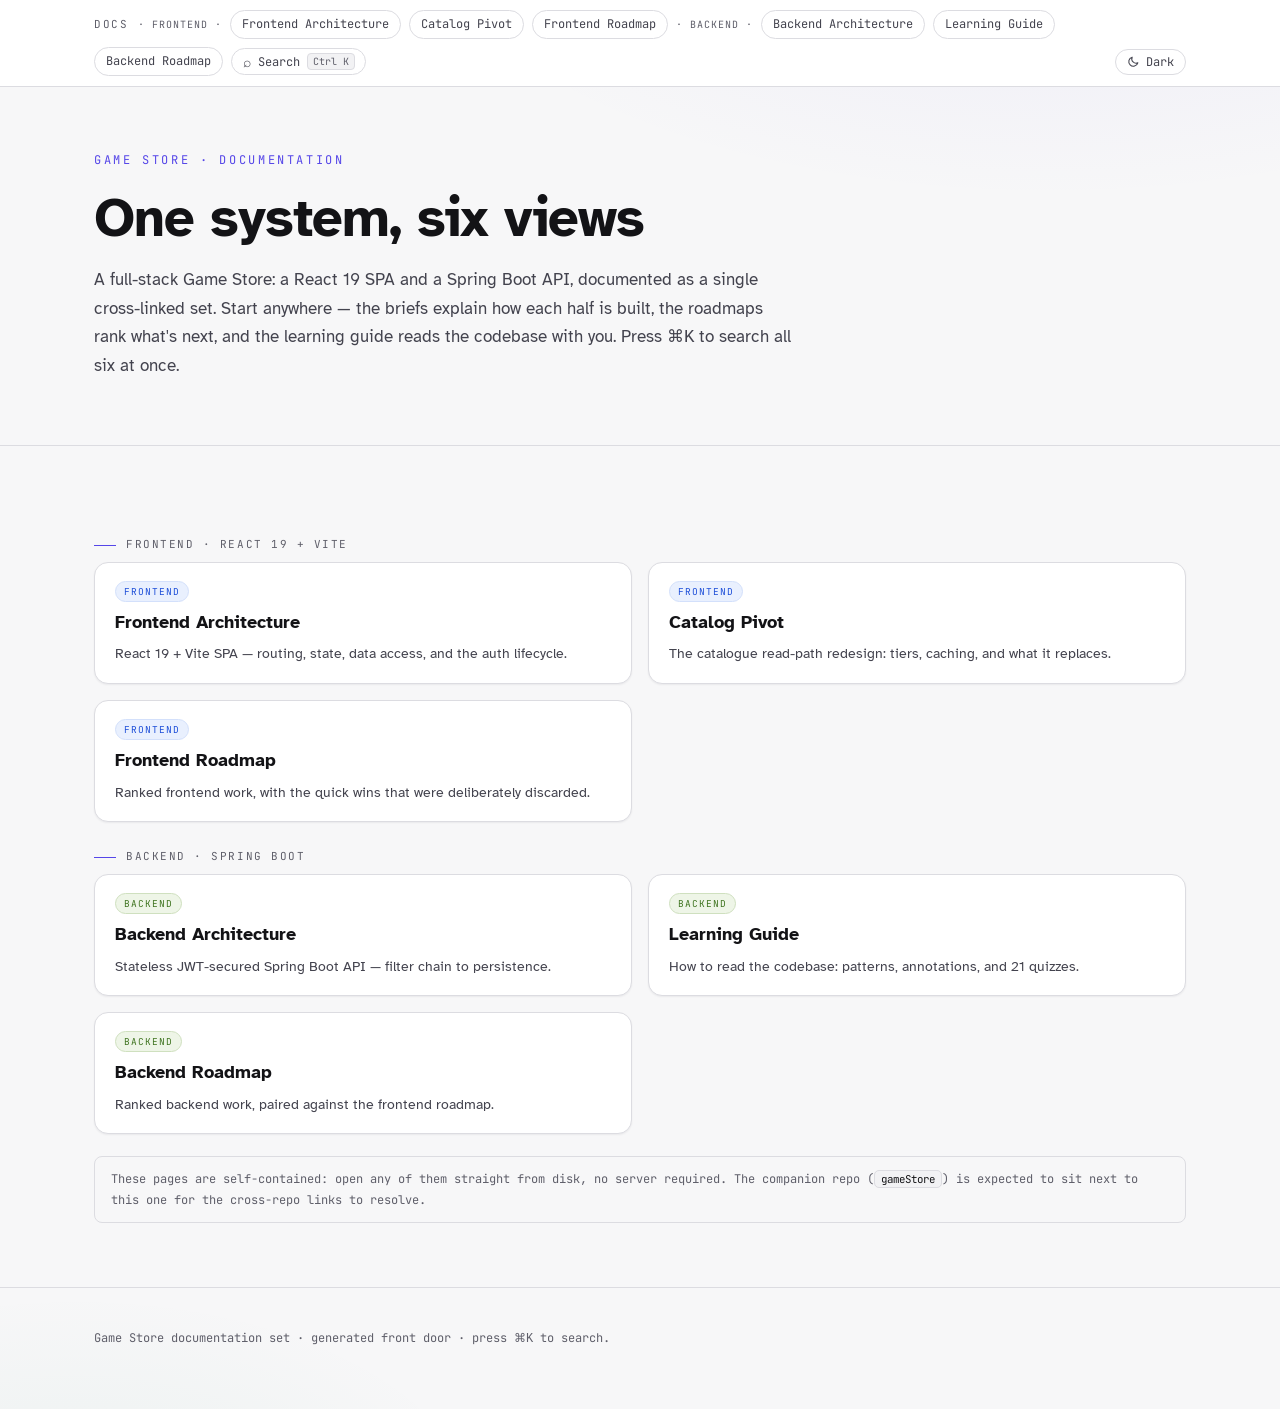
==== docs/index.html @ 9e19d15a "feat(docs): responsive diagrams below 768px, plus pending chrome work Diagrams kept their intrinsic " ====
<!DOCTYPE html>
<html lang="en" data-gs-doc="index">
<meta charset="utf-8" />
<meta name="viewport" content="width=device-width, initial-scale=1" />
<title>Game Store — Documentation</title>

<script>
  /* Pre-paint theme apply — see any document for the rationale.
     Always pins data-theme so light-dark() and the Mermaid palette agree. */
  try {
    var t = localStorage.getItem("gs-docs-theme");
    if (t !== "light" && t !== "dark") {
      t = window.matchMedia && window.matchMedia("(prefers-color-scheme: light)").matches ? "light" : "dark";
    }
    document.documentElement.dataset.theme = t;
  } catch (e) {}
</script>

<!-- GS:CORE-CSS:START -->
<style>
/* ══════════════════════════════════════════════════════════════════
   GENERATED — edit docs/_src/core.css and run: node docs/_src/stamp.mjs
   Layers: fonts + core
   ══════════════════════════════════════════════════════════════════ */

/* Generated by vendor.mjs — do not edit. Paths are relative to the document,
   which is why they read "fonts/..." and not "vendor/fonts/...": core.css is
   inlined INTO the document, so url() resolves against the HTML file. */

@font-face {
  font-family: 'Atkinson Hyperlegible';
  font-style: italic;
  font-weight: 400;
  font-display: swap;
  src: url("vendor/fonts/atkinson-hyperlegible-400i-latin-ext.woff2") format('woff2');
  unicode-range: U+0100-02BA, U+02BD-02C5, U+02C7-02CC, U+02CE-02D7, U+02DD-02FF, U+0304, U+0308, U+0329, U+1D00-1DBF, U+1E00-1E9F, U+1EF2-1EFF, U+2020, U+20A0-20AB, U+20AD-20C0, U+2113, U+2C60-2C7F, U+A720-A7FF;
}
@font-face {
  font-family: 'Atkinson Hyperlegible';
  font-style: italic;
  font-weight: 400;
  font-display: swap;
  src: url("vendor/fonts/atkinson-hyperlegible-400i-latin.woff2") format('woff2');
  unicode-range: U+0000-00FF, U+0131, U+0152-0153, U+02BB-02BC, U+02C6, U+02DA, U+02DC, U+0304, U+0308, U+0329, U+2000-206F, U+20AC, U+2122, U+2191, U+2193, U+2212, U+2215, U+FEFF, U+FFFD;
}
@font-face {
  font-family: 'Atkinson Hyperlegible';
  font-style: italic;
  font-weight: 700;
  font-display: swap;
  src: url("vendor/fonts/atkinson-hyperlegible-700i-latin-ext.woff2") format('woff2');
  unicode-range: U+0100-02BA, U+02BD-02C5, U+02C7-02CC, U+02CE-02D7, U+02DD-02FF, U+0304, U+0308, U+0329, U+1D00-1DBF, U+1E00-1E9F, U+1EF2-1EFF, U+2020, U+20A0-20AB, U+20AD-20C0, U+2113, U+2C60-2C7F, U+A720-A7FF;
}
@font-face {
  font-family: 'Atkinson Hyperlegible';
  font-style: italic;
  font-weight: 700;
  font-display: swap;
  src: url("vendor/fonts/atkinson-hyperlegible-700i-latin.woff2") format('woff2');
  unicode-range: U+0000-00FF, U+0131, U+0152-0153, U+02BB-02BC, U+02C6, U+02DA, U+02DC, U+0304, U+0308, U+0329, U+2000-206F, U+20AC, U+2122, U+2191, U+2193, U+2212, U+2215, U+FEFF, U+FFFD;
}
@font-face {
  font-family: 'Atkinson Hyperlegible';
  font-style: normal;
  font-weight: 400;
  font-display: swap;
  src: url("vendor/fonts/atkinson-hyperlegible-400-latin-ext.woff2") format('woff2');
  unicode-range: U+0100-02BA, U+02BD-02C5, U+02C7-02CC, U+02CE-02D7, U+02DD-02FF, U+0304, U+0308, U+0329, U+1D00-1DBF, U+1E00-1E9F, U+1EF2-1EFF, U+2020, U+20A0-20AB, U+20AD-20C0, U+2113, U+2C60-2C7F, U+A720-A7FF;
}
@font-face {
  font-family: 'Atkinson Hyperlegible';
  font-style: normal;
  font-weight: 400;
  font-display: swap;
  src: url("vendor/fonts/atkinson-hyperlegible-400-latin.woff2") format('woff2');
  unicode-range: U+0000-00FF, U+0131, U+0152-0153, U+02BB-02BC, U+02C6, U+02DA, U+02DC, U+0304, U+0308, U+0329, U+2000-206F, U+20AC, U+2122, U+2191, U+2193, U+2212, U+2215, U+FEFF, U+FFFD;
}
@font-face {
  font-family: 'Atkinson Hyperlegible';
  font-style: normal;
  font-weight: 700;
  font-display: swap;
  src: url("vendor/fonts/atkinson-hyperlegible-700-latin-ext.woff2") format('woff2');
  unicode-range: U+0100-02BA, U+02BD-02C5, U+02C7-02CC, U+02CE-02D7, U+02DD-02FF, U+0304, U+0308, U+0329, U+1D00-1DBF, U+1E00-1E9F, U+1EF2-1EFF, U+2020, U+20A0-20AB, U+20AD-20C0, U+2113, U+2C60-2C7F, U+A720-A7FF;
}
@font-face {
  font-family: 'Atkinson Hyperlegible';
  font-style: normal;
  font-weight: 700;
  font-display: swap;
  src: url("vendor/fonts/atkinson-hyperlegible-700-latin.woff2") format('woff2');
  unicode-range: U+0000-00FF, U+0131, U+0152-0153, U+02BB-02BC, U+02C6, U+02DA, U+02DC, U+0304, U+0308, U+0329, U+2000-206F, U+20AC, U+2122, U+2191, U+2193, U+2212, U+2215, U+FEFF, U+FFFD;
}
@font-face {
  font-family: 'JetBrains Mono';
  font-style: normal;
  font-weight: 400;
  font-display: swap;
  src: url("vendor/fonts/jetbrains-mono-400-latin-ext.woff2") format('woff2');
  unicode-range: U+0100-02BA, U+02BD-02C5, U+02C7-02CC, U+02CE-02D7, U+02DD-02FF, U+0304, U+0308, U+0329, U+1D00-1DBF, U+1E00-1E9F, U+1EF2-1EFF, U+2020, U+20A0-20AB, U+20AD-20C0, U+2113, U+2C60-2C7F, U+A720-A7FF;
}
@font-face {
  font-family: 'JetBrains Mono';
  font-style: normal;
  font-weight: 400;
  font-display: swap;
  src: url("vendor/fonts/jetbrains-mono-400-latin.woff2") format('woff2');
  unicode-range: U+0000-00FF, U+0131, U+0152-0153, U+02BB-02BC, U+02C6, U+02DA, U+02DC, U+0304, U+0308, U+0329, U+2000-206F, U+20AC, U+2122, U+2191, U+2193, U+2212, U+2215, U+FEFF, U+FFFD;
}
@font-face {
  font-family: 'JetBrains Mono';
  font-style: normal;
  font-weight: 500;
  font-display: swap;
  src: url("vendor/fonts/jetbrains-mono-500-latin-ext.woff2") format('woff2');
  unicode-range: U+0100-02BA, U+02BD-02C5, U+02C7-02CC, U+02CE-02D7, U+02DD-02FF, U+0304, U+0308, U+0329, U+1D00-1DBF, U+1E00-1E9F, U+1EF2-1EFF, U+2020, U+20A0-20AB, U+20AD-20C0, U+2113, U+2C60-2C7F, U+A720-A7FF;
}
@font-face {
  font-family: 'JetBrains Mono';
  font-style: normal;
  font-weight: 500;
  font-display: swap;
  src: url("vendor/fonts/jetbrains-mono-500-latin.woff2") format('woff2');
  unicode-range: U+0000-00FF, U+0131, U+0152-0153, U+02BB-02BC, U+02C6, U+02DA, U+02DC, U+0304, U+0308, U+0329, U+2000-206F, U+20AC, U+2122, U+2191, U+2193, U+2212, U+2215, U+FEFF, U+FFFD;
}
@font-face {
  font-family: 'JetBrains Mono';
  font-style: normal;
  font-weight: 600;
  font-display: swap;
  src: url("vendor/fonts/jetbrains-mono-600-latin-ext.woff2") format('woff2');
  unicode-range: U+0100-02BA, U+02BD-02C5, U+02C7-02CC, U+02CE-02D7, U+02DD-02FF, U+0304, U+0308, U+0329, U+1D00-1DBF, U+1E00-1E9F, U+1EF2-1EFF, U+2020, U+20A0-20AB, U+20AD-20C0, U+2113, U+2C60-2C7F, U+A720-A7FF;
}
@font-face {
  font-family: 'JetBrains Mono';
  font-style: normal;
  font-weight: 600;
  font-display: swap;
  src: url("vendor/fonts/jetbrains-mono-600-latin.woff2") format('woff2');
  unicode-range: U+0000-00FF, U+0131, U+0152-0153, U+02BB-02BC, U+02C6, U+02DA, U+02DC, U+0304, U+0308, U+0329, U+2000-206F, U+20AC, U+2122, U+2191, U+2193, U+2212, U+2215, U+FEFF, U+FFFD;
}


/* ═══════════════════════════════════════════════════════════════════════════
   core.css — the layer every Game Store document gets
   ═══════════════════════════════════════════════════════════════════════════

   SOURCE FILE. Do not edit the copy inside an HTML document — that copy sits
   between <!-- GS:CORE-CSS:START --> and :END and is overwritten wholesale by

     node docs/_src/stamp.mjs

   ── Why this file exists ─────────────────────────────────────────────────
   The six documents each carried their own inline <style>: 3,184 lines in
   total, of which 39 selectors appeared in all six and another 25 in four or
   five. Those copies had already drifted apart in ways nobody chose. The
   backend roadmap had been given a design pass (side-tab accents dropped, bars
   moved from `width` to `transform`) that the frontend roadmap never received,
   so two files describing the same kind of thing no longer looked or behaved
   alike. Where the copies disagreed, the *newer, documented* decision won and
   is what you see below.

   ── Layers ───────────────────────────────────────────────────────────────
     1. Tokens          colour, type, geometry — the theming contract
     2. Base            reset, document, typography, links, code
     3. Chrome          doc switcher, subnav, progress, back-to-top, reveal
     4. Furniture       hero, kpis, chips, kickers, captions, footer
     5. Mermaid motion  animation over Mermaid's SVG output
     6. Responsive
     7. Print

   Component styles that only some documents need (diagrams, roadmap cards,
   quizzes, tables) live in _src/components/ and are opted into per document
   in docs.manifest.mjs.
   ═══════════════════════════════════════════════════════════════════════════ */


/* ───────────────────────────────────────────────────────────────────────────
   1. TOKENS
   ───────────────────────────────────────────────────────────────────────────

   Every colour is declared ONCE with light-dark(). `color-scheme` decides
   which half wins, so a theme switch is a one-property change instead of a
   parallel table of overrides that drift apart. The previous arrangement
   restated ~45 tokens in four places per file — 6 files × 4 blocks was the
   real reason the docs had quietly diverged from each other.

     :root                     → color-scheme: light dark  (follows the OS)
     :root[data-theme="light"] → pinned light  (viewer's explicit choice)
     :root[data-theme="dark"]  → pinned dark

   --scheme stays a plain string token because light-dark() only accepts
   <color> values, and the Mermaid bootstrap reads it with one
   getComputedStyle call to pick its matching diagram palette.

   ── Palette note ──
   The surfaces are neutral graphite, not the old #0d1016 navy. The navy sat
   only ~25° away from the indigo accent, so the brand colour never actually
   read as a colour — it dissolved into its own background. Pulling the ground
   to a near-neutral (blue channel never more than ~4 points above red) leaves
   indigo the only real hue on the page above the semantic diagram colours,
   which is what an accent is for.
   ─────────────────────────────────────────────────────────────────────────── */

:root {
  color-scheme: light dark;
  --scheme: dark;

  /* ── Surfaces: graphite ramp ──
     Even steps in lightness so nesting a panel inside a panel inside a
     shell stays legible without borders doing all the work. */
  --bg:        light-dark(#f7f7f8, #0e0e10);
  --panel:     light-dark(#ffffff, #16161a);
  --panel-2:   light-dark(#f2f2f4, #1d1d22);
  --panel-3:   light-dark(#eaeaee, #24242a);
  --line:      light-dark(#dcdce1, #2a2a31);
  --line-2:    light-dark(#b9b9c2, #3a3a44);
  --line-soft: light-dark(#eeeef1, #212127);

  /* catalog-architecture.html speaks "surface"; everything else says
     "panel". Same ramp, both names, so either vocabulary resolves. */
  --surface:   var(--panel);
  --surface-2: var(--panel-2);

  /* ── Ink ──
     --ink-faint carries captions, micro-labels and step eyebrows, so both
     values are set against --panel-3 — the lowest-contrast neutral ground it
     actually lands on, not --panel — and clear 4.5:1 there: 5.2:1 light,
     4.65:1 dark. The old #6b7488 ran at ~4.2:1. Anything faint sitting on a
     *tinted* chip is a separate case and needs the chip's own colour. */
  --ink:       light-dark(#131316, #e7e7ea);
  --ink-soft:  light-dark(#43434e, #a2a2ac);
  --ink-faint: light-dark(#5f5f6a, #8c8c98);

  /* ── Accent: indigo, the app's voice ──
     --accent is not purely decorative here: it carries the step eyebrows and
     layer labels, which are small text. The dark value is therefore set to
     clear 4.5:1 on --panel-3 (4.7:1) rather than to the most saturated indigo
     that still looked good as a border — #7b6cff dropped to 4.3:1 on a panel. */
  --accent:      light-dark(#5546e8, #8b7dff);
  --accent-2:    light-dark(#4c3fd0, #a094ff);
  --accent-dim:  light-dark(#dedaff, #363154);
  --accent-wash: light-dark(#eeecff, #1a1826);
  --on-accent:   light-dark(#ffffff, #0e0e10);

  /* ── Semantic hues ──
     The hue of each is unchanged — they are load-bearing in the diagrams
     and the legend text names them. */
  /* Spring green also labels stage headings and JWT segments, so like amber
     its light value is set for small text on --spring-wash (5.1:1); the
     inherited #4d8b28 sat at 3.7:1 there. */
  --spring:      light-dark(#3f7420, #7cc44a);   /* Spring framework      */
  --spring-dim:  light-dark(#cfe0bf, #2e4520);
  --spring-wash: light-dark(#eef5e7, #161c11);

  --new:      light-dark(#0a7d55, #35d399);      /* added / fast path     */
  --new-dim:  light-dark(#bde8d6, #1e5442);
  --new-wash: light-dark(#e7f6ef, #0f1f19);

  /* Amber is the one semantic hue that also carries small text (the step
     eyebrows), so the light value is nudged darker to clear 4.5:1 on
     --panel-2; #a35f06 landed at 4.47. */
  --auth:      light-dark(#9c5a05, #f5a623);     /* JWT / trust boundary  */
  --auth-dim:  light-dark(#f5e2c2, #4a3a15);
  --auth-wash: light-dark(#faf0dd, #241c0d);

  --danger:      light-dark(#c22e46, #f2687e);   /* failure path / guard  */
  --danger-dim:  light-dark(#f6d3da, #4a2029);
  --danger-wash: light-dark(#fbe9ec, #291217);

  --info:      light-dark(#1d4ed8, #60a5fa);
  --info-dim:  light-dark(#d3e0fb, #1d3557);
  --info-wash: light-dark(#e9f0fe, #101a29);

  --sky:      light-dark(#0369a1, #7dd3fc);      /* HTTP GET / 2xx        */
  --sky-dim:  light-dark(#bcd9ec, #23495e);
  --sky-wash: light-dark(#e3f2fb, #0e2029);

  /* catalog-architecture.html names its hues by colour rather than by role.
     Aliased so one edit still moves both vocabularies. */
  --indigo:       var(--accent-2);
  --indigo-wash:  light-dark(rgba(85,70,232,.07),  rgba(160,148,255,.10));
  --emerald:      var(--new);
  --emerald-wash: light-dark(rgba(10,125,85,.07),  rgba(53,211,153,.09));
  --amber:        var(--auth);
  --amber-wash:   light-dark(rgba(180,83,9,.07),   rgba(245,166,35,.09));
  --rose:         var(--danger);
  --rose-wash:    light-dark(rgba(209,52,79,.07),  rgba(242,104,126,.09));

  /* ── Code surfaces ──
     A terminal stays a terminal: these deliberately do NOT flip, because the
     panels they describe are locked dark in both schemes. Any foreground
     sitting on --code-bg must come from this group — pairing a locked dark
     background with a themed ink is what made snippets unreadable in light
     mode, since --ink resolves to near-black there. --code-ink holds ~13:1
     on --code-bg, --code-ink-faint ~5.4:1. */
  --code-bg:        #0a0d13;
  --code-ink:       #dfe3ea;
  --code-ink-faint: #8b93a3;
  --code-line:      #232a36;
  --code-ok:        #7cc44a;

  /* ── Chrome ── */
  --nav-veil:     light-dark(rgba(247,247,248,.85), rgba(14,14,16,.82));
  --scroll-hover: light-dark(#a0a0ac, #4a4a56);
  --swatch-ring:  light-dark(rgba(19,19,22,.18), rgba(255,255,255,.14));
  --row-odd:      light-dark(#f0f0f3, #202027);
  --row-even:     light-dark(#f8f8fa, #191920);
  --diagram-line: light-dark(#8b8b97, #5a5a68);

  /* Two wide, low-opacity washes behind the page. Kept faint enough that
     they read as depth rather than as a gradient. */
  --glow-a: light-dark(rgba(85,70,232,.07), rgba(123,108,255,.14));
  --glow-b: light-dark(rgba(10,125,85,.05), rgba(53,211,153,.07));

  /* ── Elevation ──
     light-dark() returns a <color>, so it nests inside a shadow value. */
  --shadow-sm: 0 1px 2px    light-dark(rgba(16,20,32,.06), rgba(0,0,0,.30));
  --shadow-md: 0 6px 20px -6px  light-dark(rgba(16,20,32,.16), rgba(0,0,0,.52));
  --shadow-lg: 0 20px 52px -14px light-dark(rgba(16,20,32,.22), rgba(0,0,0,.64));
  --ring: 0 0 0 3px light-dark(rgba(85,70,232,.35), rgba(123,108,255,.42));

  /* ── Geometry & type ── */
  --radius: 14px;
  --radius-sm: 8px;
  --maxw: 1140px;
  --nav-h: 56px;
  --ease: cubic-bezier(.2,.7,.3,1);

  --mono: "JetBrains Mono", ui-monospace, "Cascadia Code", "SF Mono",
          "Roboto Mono", Menlo, Consolas, monospace;
  /* Atkinson Hyperlegible — letterforms drawn for maximum legibility.
     Ships only 400/700, so heading weights are normalised to those. */
  --display: "Atkinson Hyperlegible", system-ui, sans-serif;
  --body:    "Atkinson Hyperlegible", system-ui, sans-serif;
  --sans:    var(--body);
}

/* The viewer's explicit choice outranks the OS, in both directions.
   Restate EVERY light-dark() token so the page never depends on the browser
   resolving light-dark() correctly against color-scheme — some engines
   (Brave on dark OS) ignore the inherited color-scheme and resolve
   light-dark() from the OS preference instead. */
:root[data-theme="light"] {
  color-scheme: light;
  --scheme: light;

  --bg:#f7f7f8; --panel:#ffffff; --panel-2:#f2f2f4; --panel-3:#eaeaee;
  --line:#dcdce1; --line-2:#b9b9c2; --line-soft:#eeeef1;
  --ink:#131316; --ink-soft:#43434e; --ink-faint:#5f5f6a;

  --accent:#5546e8; --accent-2:#4c3fd0; --accent-dim:#dedaff;
  --accent-wash:#eeecff; --on-accent:#ffffff;

  --spring:#3f7420; --spring-dim:#cfe0bf; --spring-wash:#eef5e7;
  --new:#0a7d55; --new-dim:#bde8d6; --new-wash:#e7f6ef;
  --auth:#9c5a05; --auth-dim:#f5e2c2; --auth-wash:#faf0dd;
  --danger:#c22e46; --danger-dim:#f6d3da; --danger-wash:#fbe9ec;
  --info:#1d4ed8; --info-dim:#d3e0fb; --info-wash:#e9f0fe;
  --sky:#0369a1; --sky-dim:#bcd9ec; --sky-wash:#e3f2fb;

  --indigo-wash:rgba(85,70,232,.07);
  --emerald-wash:rgba(10,125,85,.07);
  --amber-wash:rgba(180,83,9,.07);
  --rose-wash:rgba(209,52,79,.07);

  --nav-veil:rgba(247,247,248,.85);
  --scroll-hover:#a0a0ac;
  --swatch-ring:rgba(19,19,22,.18);
  --row-odd:#f0f0f3; --row-even:#f8f8fa;
  --diagram-line:#8b8b97;

  --glow-a:rgba(85,70,232,.07); --glow-b:rgba(10,125,85,.05);

  --shadow-sm:0 1px 2px rgba(16,20,32,.06);
  --shadow-md:0 6px 20px -6px rgba(16,20,32,.16);
  --shadow-lg:0 20px 52px -14px rgba(16,20,32,.22);
  --ring:0 0 0 3px rgba(85,70,232,.35);
}
:root[data-theme="dark"] {
  color-scheme: dark;
  --scheme: dark;

  --bg:#0e0e10; --panel:#16161a; --panel-2:#1d1d22; --panel-3:#24242a;
  --line:#2a2a31; --line-2:#3a3a44; --line-soft:#212127;
  --ink:#e7e7ea; --ink-soft:#a2a2ac; --ink-faint:#8c8c98;

  --accent:#8b7dff; --accent-2:#a094ff; --accent-dim:#363154;
  --accent-wash:#1a1826; --on-accent:#0e0e10;

  --spring:#7cc44a; --spring-dim:#2e4520; --spring-wash:#161c11;
  --new:#35d399; --new-dim:#1e5442; --new-wash:#0f1f19;
  --auth:#f5a623; --auth-dim:#4a3a15; --auth-wash:#241c0d;
  --danger:#f2687e; --danger-dim:#4a2029; --danger-wash:#291217;
  --info:#60a5fa; --info-dim:#1d3557; --info-wash:#101a29;
  --sky:#7dd3fc; --sky-dim:#23495e; --sky-wash:#0e2029;

  --indigo-wash:rgba(160,148,255,.10);
  --emerald-wash:rgba(53,211,153,.09);
  --amber-wash:rgba(245,166,35,.09);
  --rose-wash:rgba(242,104,126,.09);

  --nav-veil:rgba(14,14,16,.82);
  --scroll-hover:#4a4a56;
  --swatch-ring:rgba(255,255,255,.14);
  --row-odd:#202027; --row-even:#191920;
  --diagram-line:#5a5a68;

  --glow-a:rgba(123,108,255,.14); --glow-b:rgba(53,211,153,.07);

  --shadow-sm:0 1px 2px rgba(0,0,0,.30);
  --shadow-md:0 6px 20px -6px rgba(0,0,0,.52);
  --shadow-lg:0 20px 52px -14px rgba(0,0,0,.64);
  --ring:0 0 0 3px rgba(123,108,255,.42);
}

/* No stored choice → --scheme has to track the OS so the Mermaid bootstrap
   reads the same answer the stylesheet settled on. */
@media (prefers-color-scheme: light) {
  :root { --scheme: light; }
  :root[data-theme="dark"] { --scheme: dark; }
}


/* ───────────────────────────────────────────────────────────────────────────
   2. BASE
   ─────────────────────────────────────────────────────────────────────────── */

* { box-sizing: border-box; }

html {
  scroll-behavior: smooth;
  scrollbar-color: var(--line-2) transparent;
  scrollbar-width: thin;
}
/* Honour the reduced-motion preference for programmatic jumps too — a smooth
   scroll is motion the reader did not ask for. */
@media (prefers-reduced-motion: reduce) {
  html { scroll-behavior: auto; }
}

body {
  margin: 0;
  background:
    radial-gradient(1100px 520px at 82% -8%, var(--glow-a), transparent 60%),
    radial-gradient(760px 420px at 6% 108%, var(--glow-b), transparent 55%),
    var(--bg);
  color: var(--ink);
  font-family: var(--body);
  line-height: 1.6;
  -webkit-font-smoothing: antialiased;
}

.wrap { max-width: var(--maxw); margin: 0 auto; padding: 0 24px; }

a { color: var(--accent-2); text-decoration: none; }
a:hover { text-decoration: underline; }

h1 {
  font-family: var(--display); font-weight: 700;
  font-size: clamp(2.1rem, 5vw, 3.4rem);
  line-height: 1.08; letter-spacing: -.018em;
  text-wrap: balance; margin: 0 0 18px;
}
h1 .sub { color: var(--ink-soft); font-weight: 400; }
h2 {
  font-family: var(--display); font-weight: 700;
  font-size: clamp(1.5rem, 3vw, 2.1rem);
  line-height: 1.18; letter-spacing: -.008em; margin: 0 0 10px;
  text-wrap: balance;
}
h3 {
  font-family: var(--display); font-weight: 700;
  font-size: 1.05rem; margin: 0; line-height: 1.28;
}

code {
  font-family: var(--mono);
  font-size: .9em;
  background: var(--panel-2);
  border: 1px solid var(--line);
  padding: 1px 6px;
  border-radius: 5px;
  color: var(--ink);
}

section { padding: 64px 0; border-bottom: 1px solid var(--line); }
/* The subnav is sticky, so a jump target needs clearance or it lands under it. */
section[id] { scroll-margin-top: calc(var(--nav-h) + 20px); }

footer {
  padding: 40px 0 60px; color: var(--ink-faint);
  font-family: var(--mono); font-size: 12px; line-height: 1.8;
}

a:focus-visible, button:focus-visible, input:focus-visible, label:focus-visible,
summary:focus-visible, [tabindex]:focus-visible {
  outline: none; box-shadow: var(--ring); border-radius: 8px;
}

::selection { background: var(--accent-dim); color: var(--ink); }
::-webkit-scrollbar { width: 12px; height: 12px; }
::-webkit-scrollbar-track { background: transparent; }
::-webkit-scrollbar-thumb { background: var(--line-2); border-radius: 99px; border: 3px solid var(--bg); }
::-webkit-scrollbar-thumb:hover { background: var(--scroll-hover); }

/* Skip link — six long documents, all with a sticky nav between the top of
   the page and the prose. Visible only once focused. */
.skip-link {
  position: absolute; left: -9999px; top: 0; z-index: 100;
  background: var(--panel); color: var(--ink);
  border: 1px solid var(--accent); border-radius: 0 0 var(--radius-sm) 0;
  padding: 10px 16px; font-family: var(--mono); font-size: 13px;
}
.skip-link:focus { left: 0; }


/* ───────────────────────────────────────────────────────────────────────────
   3. CHROME
   ─────────────────────────────────────────────────────────────────────────── */

/* ── Cross-document switcher ──
   Generated from docs.manifest.mjs into the GS:NAV markers, so a renamed file
   is a one-line change rather than nine hand-edited links. */
.doc-switch { border-bottom: 1px solid var(--line); background: var(--panel); }
.doc-switch-inner {
  display: flex; align-items: center; gap: 8px; flex-wrap: wrap;
  padding: 10px 24px; max-width: var(--maxw); margin: 0 auto;
}
.doc-switch .ds-label {
  font-family: var(--mono); font-size: 11px; letter-spacing: .14em;
  text-transform: uppercase; color: var(--ink-faint); margin-right: 2px;
}
.doc-switch a {
  font-family: var(--mono); font-size: 12px; color: var(--ink-soft);
  border: 1px solid var(--line); border-radius: 999px; padding: 4px 11px;
  text-decoration: none; white-space: nowrap;
  transition: color .18s var(--ease), background .18s var(--ease),
              border-color .18s var(--ease);
}
.doc-switch a:hover { color: var(--ink); background: var(--panel-2); text-decoration: none; }
.doc-switch a.is-here { color: var(--accent-2); border-color: var(--accent-dim); background: var(--accent-dim); }
.doc-switch .ds-repo {
  font-family: var(--mono); font-size: 10px; letter-spacing: .1em;
  text-transform: uppercase; color: var(--ink-faint);
}

/* Theme toggle — same pill as the doc links, parked on the far right.
   Icon and label name the scheme you get on click, not the current one. */
.doc-switch .theme-toggle {
  margin-left: auto;
  display: inline-flex; align-items: center; gap: 6px;
  font-family: var(--mono); font-size: 12px; color: var(--ink-soft);
  border: 1px solid var(--line); border-radius: 999px; padding: 4px 11px;
  background: transparent; cursor: pointer; white-space: nowrap;
}
.doc-switch .theme-toggle:hover { color: var(--ink); background: var(--panel-2); }
.doc-switch .theme-toggle:focus-visible { outline: 2px solid var(--accent); outline-offset: 2px; }
.doc-switch .theme-toggle svg { width: 13px; height: 13px; flex: none; }
/* SVGElement doesn't inherit the HTML `hidden` IDL property, so the UA
   [hidden] rule alone doesn't hide them — force it here. */
.doc-switch .theme-toggle svg[hidden] { display: none; }

/* ── Sticky section nav ──
   `.toc` is the learning guide's name for the same strip; both resolve. */
.subnav, nav.toc {
  position: sticky; top: 0; z-index: 20;
  background: var(--nav-veil);
  backdrop-filter: saturate(140%) blur(10px);
  -webkit-backdrop-filter: saturate(140%) blur(10px);
  border-bottom: 1px solid var(--line);
}
.subnav-inner, nav.toc .wrap {
  max-width: var(--maxw); margin: 0 auto; padding: 10px 24px;
  display: flex; gap: 4px; overflow-x: auto; scrollbar-width: none;
}
.subnav-inner::-webkit-scrollbar, nav.toc .wrap::-webkit-scrollbar { display: none; }
.subnav a, nav.toc a {
  font-family: var(--mono); font-size: 12px;
  letter-spacing: .06em; text-transform: uppercase;
  color: var(--ink-soft);
  padding: 8px 12px; border-radius: 8px;
  white-space: nowrap; text-decoration: none;
  transition: color .18s var(--ease), background .18s var(--ease);
}
.subnav a:hover, nav.toc a:hover { color: var(--ink); background: var(--panel-2); text-decoration: none; }
.subnav a.active, nav.toc a.active { color: var(--accent-2); background: var(--accent-dim); }

/* ── Injected by chrome.js ──
   Both bars animate via transform: scaleX() rather than width, so the browser
   skips layout on every frame — same visual, cheaper paint. The frontend
   roadmap was still on the width version; this is the unified behaviour. */
#readProgress {
  position: fixed; top: 0; left: 0; height: 3px; width: 100%;
  background: linear-gradient(90deg, var(--accent), var(--new));
  transform: scaleX(0); transform-origin: left;
  z-index: 40; transition: transform .12s linear; pointer-events: none;
  will-change: transform;
}
#toTop {
  position: fixed; right: 22px; bottom: 22px; z-index: 35;
  width: 42px; height: 42px; border-radius: 50%;
  background: var(--panel-2); border: 1px solid var(--line-2); color: var(--ink-soft);
  display: grid; place-items: center; cursor: pointer; font-size: 15px;
  box-shadow: var(--shadow-md);
  opacity: 0; visibility: hidden; transform: translateY(8px);
  transition: opacity .25s var(--ease), transform .25s var(--ease),
              visibility .25s, color .18s, border-color .18s;
}
#toTop.show { opacity: 1; visibility: visible; transform: none; }
#toTop:hover { color: var(--ink); border-color: var(--accent); }

/* ── Scroll reveal ──
   Motion-safe only. chrome.js also force-reveals everything after a beat and
   on error: a document that loses its animation is fine, one that loses its
   text is not. */
@media (prefers-reduced-motion: no-preference) {
  .reveal { opacity: 0; transform: translateY(16px); }
  .reveal.in {
    opacity: 1; transform: none;
    transition: opacity .55s var(--ease), transform .55s var(--ease);
  }
}

/* ── Heading anchors ──
   Deep-linking a section is how one document cites another, so every heading
   with an id gets a quiet handle that appears on hover or keyboard focus. */
.h-anchor {
  margin-left: .45em; color: var(--ink-faint); font-weight: 400;
  text-decoration: none; opacity: 0; transition: opacity .15s var(--ease);
}
h1:hover .h-anchor, h2:hover .h-anchor, h3:hover .h-anchor,
.h-anchor:focus-visible { opacity: 1; }
.h-anchor:hover { color: var(--accent); text-decoration: none; }


/* ── Search (⌘K) ──────────────────────────────────────────────────────────
   The trigger pill sits in the doc-switch; the palette is a centered overlay.
   Both are injected by chrome.js and appear only when a search index is
   present, so a document with JS off shows neither — no dead search box. */
.gs-search-btn {
  display: inline-flex; align-items: center; gap: 7px;
  font-family: var(--mono); font-size: 12px; color: var(--ink-soft);
  border: 1px solid var(--line); border-radius: 999px; padding: 4px 10px 4px 11px;
  background: transparent; cursor: pointer; white-space: nowrap;
}
.gs-search-btn:hover { color: var(--ink); background: var(--panel-2); }
.gs-search-btn .gs-sk-ico { font-size: 14px; line-height: 1; }
.gs-search-btn kbd {
  font-family: var(--mono); font-size: 10px; color: var(--ink-faint);
  background: var(--panel-2); border: 1px solid var(--line);
  border-radius: 4px; padding: 1px 5px;
}

.gs-cmdk {
  position: fixed; inset: 0; z-index: 60;
  background: light-dark(rgba(16,20,32,.42), rgba(0,0,0,.62));
  backdrop-filter: blur(3px); -webkit-backdrop-filter: blur(3px);
  display: grid; place-items: start center; padding: 12vh 20px 20px;
}
.gs-cmdk[hidden] { display: none; }
.gs-cmdk-box {
  width: min(640px, 100%);
  background: var(--panel); border: 1px solid var(--line-2);
  border-radius: var(--radius); box-shadow: var(--shadow-lg);
  overflow: hidden;
}
.gs-cmdk-input {
  width: 100%; border: 0; outline: none;
  background: var(--panel); color: var(--ink);
  font-family: var(--body); font-size: 1.05rem;
  padding: 16px 18px; border-bottom: 1px solid var(--line);
}
.gs-cmdk-input::placeholder { color: var(--ink-faint); }
.gs-cmdk-results { list-style: none; margin: 0; padding: 6px; max-height: 56vh; overflow-y: auto; }
.gs-cmdk-group {
  font-family: var(--mono); font-size: 10px; letter-spacing: .1em;
  text-transform: uppercase; color: var(--ink-faint);
  padding: 12px 12px 5px; display: flex; align-items: center; gap: 8px;
}
.gs-g-role {
  font-size: 9px; padding: 1px 6px; border-radius: 999px;
  border: 1px solid var(--line-2);
}
.gs-g-backend  { color: var(--spring); border-color: var(--spring-dim); background: var(--spring-wash); }
.gs-g-frontend { color: var(--info);   border-color: var(--info-dim);   background: var(--info-wash); }
.gs-cmdk-item {
  display: flex; align-items: baseline; gap: 10px;
  padding: 9px 12px; border-radius: var(--radius-sm); cursor: pointer;
}
.gs-cmdk-item.active { background: var(--accent-dim); }
.gs-i-kind {
  flex: none; font-family: var(--mono); font-size: 9px; letter-spacing: .06em;
  text-transform: uppercase; color: var(--ink-faint);
  border: 1px solid var(--line); border-radius: 4px; padding: 1px 6px;
}
.gs-k-section { color: var(--accent-2); border-color: var(--accent-dim); }
.gs-k-task    { color: var(--new);      border-color: var(--new-dim); }
.gs-k-quiz    { color: var(--auth);     border-color: var(--auth-dim); }
.gs-i-body { min-width: 0; }
.gs-i-title { display: block; color: var(--ink); font-size: .95rem; line-height: 1.35; }
.gs-i-kicker { display: block; color: var(--ink-faint); font-family: var(--mono); font-size: 11px; margin-top: 1px; }
.gs-cmdk-item mark, .gs-i-title mark, .gs-i-kicker mark {
  background: var(--auth-wash); color: var(--auth); border-radius: 2px; padding: 0 1px;
}
.gs-cmdk-empty { padding: 20px 14px; color: var(--ink-faint); font-size: .9rem; text-align: center; }
.gs-cmdk-foot {
  border-top: 1px solid var(--line); padding: 8px 14px;
  font-family: var(--mono); font-size: 10.5px; color: var(--ink-faint);
}
.gs-cmdk-foot kbd {
  background: var(--panel-2); border: 1px solid var(--line);
  border-radius: 4px; padding: 0 4px; margin: 0 1px;
}
@media (max-width: 860px) {
  .gs-search-btn .gs-sk-label, .gs-search-btn kbd { display: none; }
}

/* Flash a roadmap card that search jumped to, so the eye lands on the right
   one in a grid of similar cards. */
.rm-card.gs-flash {
  animation: gs-flash 1.5s var(--ease);
}
@keyframes gs-flash {
  0%, 100% { box-shadow: var(--shadow-sm); }
  20%, 60% { box-shadow: 0 0 0 2px var(--accent), var(--shadow-md); }
}
@media (prefers-reduced-motion: reduce) {
  .rm-card.gs-flash { animation: none; outline: 2px solid var(--accent); }
}


/* ───────────────────────────────────────────────────────────────────────────
   4. FURNITURE
   ─────────────────────────────────────────────────────────────────────────── */

header.hero { border-bottom: 1px solid var(--line); padding: 64px 0 40px; }

.eyebrow {
  font-family: var(--mono); font-size: 12px; letter-spacing: .22em;
  text-transform: uppercase; color: var(--accent); margin: 0 0 18px;
}
.lede {
  max-width: 64ch; color: var(--ink-soft);
  font-size: 1.09rem; line-height: 1.62; margin: 0 0 26px;
}
.stack { display: flex; flex-wrap: wrap; gap: 8px; }

.chip {
  font-family: var(--mono); font-size: 12px; color: var(--ink);
  background: var(--panel-2); border: 1px solid var(--line);
  border-radius: 999px; padding: 5px 12px;
}
/* The two architecture briefs highlight their stack chips in the accent; the
   backend roadmap used --spring. Unified on --accent: the semantic hues are
   reserved for diagram meaning, and a stack chip is not making that claim. */
.chip b { color: var(--accent); font-weight: 400; }

.kpis { display: grid; grid-template-columns: repeat(4, 1fr); gap: 14px; margin: 34px 0 0; }
.kpi {
  background: var(--panel); border: 1px solid var(--line);
  border-radius: var(--radius-sm); padding: 14px 16px;
  position: relative; overflow: hidden; box-shadow: var(--shadow-sm);
  transition: border-color .24s var(--ease);
}
.kpi::after {
  content: ""; position: absolute; inset: 0 0 auto 0; height: 2px;
  background: linear-gradient(90deg, var(--accent), transparent 70%); opacity: .55;
}
.kpi:hover { border-color: var(--line-2); }
.kpi .k {
  font-family: var(--mono); font-size: 11px; letter-spacing: .12em;
  text-transform: uppercase; color: var(--ink-faint);
}
.kpi .v {
  font-family: var(--display); font-weight: 700; font-size: 1.35rem;
  color: var(--ink); margin-top: 4px; line-height: 1.25;
}
.kpi .v small { color: var(--ink-soft); font-weight: 400; font-size: .8rem; }

.kicker {
  font-family: var(--mono); font-size: 12px; letter-spacing: .18em;
  text-transform: uppercase; color: var(--ink-faint);
  display: flex; align-items: center; gap: 12px; margin: 0 0 8px;
  font-feature-settings: "tnum";
}
.kicker::before { content: ""; width: 26px; height: 1px; background: var(--accent); }

.section-lede {
  color: var(--ink-soft); max-width: 68ch;
  margin: 0 0 26px; font-size: 1.01rem; line-height: 1.65;
}
.caption {
  font-family: var(--mono); font-size: 12px; color: var(--ink-faint);
  margin: 18px 2px 0; line-height: 1.7;
}

/* ── Callouts ─────────────────────────────────────────────────────────────
   A tinted aside. No coloured side-tab: the tint plus the bold lead-in is
   enough to mark it, and the side-tab was doubling a signal the surface
   already carried — the same call made on the roadmap cards and the failure
   panels. Lives in core because all six documents use it. */
.callout {
  border: 1px solid var(--accent-dim);
  background: var(--accent-wash);
  border-radius: var(--radius-sm);
  padding: 16px 18px; margin: 26px 0 0;
  color: var(--ink-soft); font-size: .95rem;
}
.callout b { color: var(--ink); font-weight: 700; }
.callout.spring { border-color: var(--spring-dim); background: var(--spring-wash); }
.callout.warn   { border-color: var(--auth-dim);   background: var(--auth-wash); }
.callout.info   { border-color: var(--info-dim);   background: var(--info-wash); }

/* ── Trade-off callout ────────────────────────────────────────────────────
   Its own variant because the reasoning about what this project deliberately
   does NOT do — no Kubernetes, no Kafka, no CQRS for one bounded context — is
   the most valuable content in the doc set and should not look like an
   incidental note. It reads as a deliberate boundary, not a warning: this is
   a decision, not a hazard. */
.callout.tradeoff {
  border-color: var(--line-2);
  background: var(--panel-2);
  border-left: 3px solid var(--ink-faint);
}
.callout.tradeoff .t-k {
  display: block; margin-bottom: 6px;
  font-family: var(--mono); font-size: 10px; letter-spacing: .14em;
  text-transform: uppercase; color: var(--ink-faint); font-weight: 700;
}

/* Recommendation banner — green-tinted surface, matching border; the .r-tag
   chip on the left already carries the --new accent. */
.reco {
  display: flex; gap: 14px; align-items: baseline; margin: 26px 0 0;
  border: 1px solid var(--new-dim);
  background: var(--new-wash);
  border-radius: var(--radius-sm); padding: 16px 18px;
  color: var(--ink-soft); font-size: .95rem;
}
.reco b { color: var(--ink); font-weight: 700; }


/* ───────────────────────────────────────────────────────────────────────────
   5. MERMAID MOTION
   ───────────────────────────────────────────────────────────────────────────

   Mermaid renders to plain SVG, so its output can be animated with ordinary
   CSS — no library change, and nothing here runs unless a diagram exists.

   Three things had to be worked around:

   1. Mermaid injects its own <style> INSIDE each SVG, scoped by the diagram's
      id (`#mermaid-1712 .flowchart-link { … }`). That is ID specificity, so a
      class selector out here loses. Only the declarations that genuinely
      collide with Mermaid's own — stroke-dasharray — are marked !important.

   2. Mermaid positions nodes with the SVG `transform` ATTRIBUTE. The CSS
      `transform` property overrides that attribute outright, which would
      stack every node at the origin. So nothing here transforms a node:
      entrances and hovers use opacity and filter only.

   3. A dash pattern is semantic in Mermaid — dotted means one thing, solid
      another. So the marching-dash flow is only given a dasharray where the
      line is solid; dotted and dashed lines keep the pattern they were
      authored with and simply march it. The -32 travel is a whole number of
      periods for all three patterns (solid 9+7, dotted 2+2, dashed 8+8), so
      every one of them loops seamlessly.

   Motion is opt-in: the whole layer sits inside prefers-reduced-motion:
   no-preference, so a reader who asks for stillness gets a static diagram
   rather than a diagram with its animations merely shortened.
   ─────────────────────────────────────────────────────────────────────────── */

.mermaid {
  /* Read by the flow animation below; the shell speeds it up on hover. */
  --dg-flow-dur: 2.6s;
  --dg-ease: cubic-bezier(.22,.68,.28,1);
}
.mermaid svg { max-width: 100%; height: auto; }

@media (prefers-reduced-motion: no-preference) {

  /* ── Data flow along the connectors ──
     The one effect that carries meaning: every connector reads as a live
     channel with a direction, which is what these diagrams are describing. */

  @keyframes dg-flow { to { stroke-dashoffset: -32; } }

  /* Solid connectors get a pattern to march. Nearly-closed (9 on, 7 off) so
     the line still reads as a line and the movement stays a shimmer. */
  .mermaid .flowchart-link:not(.edge-pattern-dotted):not(.edge-pattern-dashed),
  .mermaid .messageLine0,
  .mermaid .transition {
    stroke-dasharray: 9 7 !important;
  }

  /* Dotted and dashed keep their authored pattern and just move it. */
  .mermaid .flowchart-link,
  .mermaid .messageLine0,
  .mermaid .messageLine1,
  .mermaid .transition,
  .mermaid .relationshipLine {
    animation: dg-flow var(--dg-flow-dur) linear infinite;
  }

  /* Leaning into a diagram accelerates it — a small reward for attention,
     and it makes direction unmistakable when you are tracing one path. */
  .diagram-shell:hover .mermaid,
  .diagram-shell:focus-within .mermaid { --dg-flow-dur: 1.1s; }


  /* ── Entrance ──
     Mermaid inserts the finished SVG into the DOM in one go, so these fire
     on insertion with no JS hook — including for diagrams inside a tab that
     is only rendered the first time it is opened.

     Nodes resolve out of a blur rather than sliding, because sliding needs
     a transform and a transform would fight Mermaid's positioning. */

  @keyframes dg-node-in {
    from { opacity: 0; filter: blur(4px); }
    to   { opacity: 1; filter: blur(0); }
  }
  @keyframes dg-fade-in { from { opacity: 0; } to { opacity: 1; } }

  .mermaid .node,
  .mermaid .actor,
  .mermaid .er.entityBox {
    animation: dg-node-in .5s var(--dg-ease) both;
  }

  /* Staggered so the graph assembles in reading order instead of flashing
     in as one block. Capped at 16 — past that the wait outstays the effect
     and the remainder simply arrives with the last step. */
  .mermaid .node:nth-child(1)  { animation-delay: .00s }
  .mermaid .node:nth-child(2)  { animation-delay: .04s }
  .mermaid .node:nth-child(3)  { animation-delay: .08s }
  .mermaid .node:nth-child(4)  { animation-delay: .12s }
  .mermaid .node:nth-child(5)  { animation-delay: .16s }
  .mermaid .node:nth-child(6)  { animation-delay: .20s }
  .mermaid .node:nth-child(7)  { animation-delay: .24s }
  .mermaid .node:nth-child(8)  { animation-delay: .28s }
  .mermaid .node:nth-child(9)  { animation-delay: .32s }
  .mermaid .node:nth-child(10) { animation-delay: .36s }
  .mermaid .node:nth-child(11) { animation-delay: .40s }
  .mermaid .node:nth-child(12) { animation-delay: .44s }
  .mermaid .node:nth-child(13) { animation-delay: .48s }
  .mermaid .node:nth-child(14) { animation-delay: .52s }
  .mermaid .node:nth-child(15) { animation-delay: .56s }
  .mermaid .node:nth-child(n+16) { animation-delay: .60s }

  /* Connectors, labels and the subgraph frames arrive after the nodes they
     join, so the graph reads as "things, then relationships". */
  .mermaid .edgePaths,
  .mermaid .edgeLabels,
  .mermaid .messageText,
  .mermaid .relationshipLabelBox,
  .mermaid text.actor-box,
  .mermaid .cluster {
    animation: dg-fade-in .55s var(--dg-ease) .34s both;
  }


  /* ── Subgraph frames ──
     A dashed, slowly drifting boundary distinguishes a logical grouping from
     a concrete node, which is exactly the distinction a subgraph draws. */

  @keyframes dg-cluster-drift { to { stroke-dashoffset: -64; } }

  .mermaid .cluster rect {
    stroke-dasharray: 5 5 !important;
    animation: dg-fade-in .55s var(--dg-ease) .34s both,
               dg-cluster-drift 12s linear infinite;
  }


  /* ── Pulsing nodes ──
     Only the two classes that mean "acts on its own": `async` (background,
     scheduled) and `ext` (third party, outside our process). Everything else
     in the diagram is inert until something calls it, and pulsing those too
     would flatten the distinction back out.

     The halo colours match the PALETTE table in chrome.js — Mermaid resolves
     classDef colours at layout time and writes them inline, so CSS cannot
     read them back out of the node. */

  @keyframes dg-pulse-async {
    0%, 100% { filter: drop-shadow(0 0 0   rgba(96,165,250,0)); }
    50%      { filter: drop-shadow(0 0 7px rgba(96,165,250,.60)); }
  }
  @keyframes dg-pulse-ext {
    0%, 100% { filter: drop-shadow(0 0 0   rgba(217,70,239,0)); }
    50%      { filter: drop-shadow(0 0 7px rgba(217,70,239,.55)); }
  }

  .mermaid .node.async { animation: dg-node-in .5s var(--dg-ease) both,
                                    dg-pulse-async 2.9s ease-in-out .6s infinite; }
  .mermaid .node.ext   { animation: dg-node-in .5s var(--dg-ease) both,
                                    dg-pulse-ext   3.4s ease-in-out .8s infinite; }
}

/* ── Hover ──
   Outside the reduced-motion gate on purpose: this is feedback for a
   deliberate pointer action, not ambient movement. Filter only — see the
   transform note at the top of this section. */
.mermaid .node,
.mermaid .actor,
.mermaid .er.entityBox {
  transition: filter .22s var(--dg-ease, ease);
}
.mermaid .node:hover,
.mermaid .actor:hover,
.mermaid .er.entityBox:hover {
  filter: brightness(1.14) drop-shadow(0 3px 10px rgba(0,0,0,.45));
}
:root[data-theme="light"] .mermaid .node:hover,
:root[data-theme="light"] .mermaid .actor:hover,
:root[data-theme="light"] .mermaid .er.entityBox:hover {
  filter: brightness(1.03) drop-shadow(0 3px 10px rgba(16,20,32,.20));
}

/* A diagram is a figure, not a text block — let the pointer say so. */
.mermaid .node { cursor: default; }


/* ───────────────────────────────────────────────────────────────────────────
   6. RESPONSIVE
   ─────────────────────────────────────────────────────────────────────────── */

@media (max-width: 980px) {
  .kpis { grid-template-columns: repeat(2, 1fr); }
}
@media (max-width: 860px) {
  .doc-switch-inner { padding: 9px 18px; gap: 6px; }
  .doc-switch .ds-repo { display: none; }
  .doc-switch .theme-toggle .tt-label { display: none; }
  #toTop { right: 14px; bottom: 14px; }
}
@media (max-width: 560px) {
  .kpis { grid-template-columns: 1fr; }
  h1 { letter-spacing: -.01em; }
  section { padding: 46px 0; }
}


/* ───────────────────────────────────────────────────────────────────────────
   7. PRINT
   ─────────────────────────────────────────────────────────────────────────── */

@media print {
  :root { color-scheme: light; --scheme: light; --bg: #fff; --panel: #fff; }
  body { background: #fff !important; }
  .subnav, nav.toc, .doc-switch, #readProgress, #toTop,
  .gs-search-btn, .h-anchor { display: none !important; }
  section { padding: 26px 0; break-inside: avoid; }
  .kpi { break-inside: avoid; box-shadow: none; }
  .reveal { opacity: 1 !important; transform: none !important; }
  a { color: var(--ink); text-decoration: underline; }
  /* A closed accordion still holds content the printed page needs. */
  details:not([open]) > *:not(summary) { display: revert; }
}

</style>
<!-- GS:CORE-CSS:END -->

<style>
  /* Front-door-only layout. Everything visual comes from core.css tokens. */
  .fd-hero { padding: 72px 0 32px; }
  .fd-grid { display: grid; grid-template-columns: 1fr 1fr; gap: 16px; margin: 8px 0 22px; }
  .fd-col-h {
    font-family: var(--mono); font-size: 11px; letter-spacing: .14em;
    text-transform: uppercase; color: var(--ink-faint); margin: 26px 0 4px;
    display: flex; align-items: center; gap: 10px;
  }
  .fd-col-h::before { content: ""; width: 22px; height: 1px; background: var(--accent); }
  .fd-card {
    display: flex; flex-direction: column; gap: 6px;
    background: var(--panel); border: 1px solid var(--line);
    border-radius: var(--radius); padding: 18px 20px;
    text-decoration: none; color: inherit;
    box-shadow: var(--shadow-sm);
    transition: transform .2s var(--ease), box-shadow .2s var(--ease), border-color .2s var(--ease);
  }
  .fd-card:hover { transform: translateY(-3px); box-shadow: var(--shadow-md); border-color: var(--line-2); text-decoration: none; }
  .fd-card .fd-role {
    font-family: var(--mono); font-size: 9.5px; letter-spacing: .1em;
    text-transform: uppercase; align-self: flex-start;
    padding: 2px 8px; border-radius: 999px; border: 1px solid var(--line-2);
  }
  .fd-card.role-be .fd-role { color: var(--spring); border-color: var(--spring-dim); background: var(--spring-wash); }
  .fd-card.role-fe .fd-role { color: var(--info); border-color: var(--info-dim); background: var(--info-wash); }
  .fd-card .fd-title { font-family: var(--display); font-weight: 700; font-size: 1.15rem; }
  .fd-card .fd-blurb { color: var(--ink-soft); font-size: .9rem; line-height: 1.5; }
  .fd-hint {
    font-family: var(--mono); font-size: 12px; color: var(--ink-faint);
    border: 1px solid var(--line); border-radius: var(--radius-sm);
    padding: 12px 16px; margin: 8px 0 0; line-height: 1.7;
  }
  .fd-hint kbd { background: var(--panel-2); border: 1px solid var(--line); border-radius: 4px; padding: 0 5px; }
  @media (max-width: 720px) { .fd-grid { grid-template-columns: 1fr; } }
</style>

<!-- GS:NAV:START -->
<nav class="doc-switch" aria-label="Documentation set">
  <div class="doc-switch-inner">
    <span class="ds-label">Docs</span>
    <span class="ds-repo">·&nbsp;frontend&nbsp;·</span>
    <a href="../../../GameStore/docs/architecture.html">Frontend Architecture</a>
    <a href="../../../GameStore/docs/catalog-architecture.html">Catalog Pivot</a>
    <a href="../../../GameStore/docs/frontend-roadmap.html">Frontend Roadmap</a>
    <span class="ds-repo">·&nbsp;backend&nbsp;·</span>
    <a href="architecture.html">Backend Architecture</a>
    <a href="architecture-and-learning-guide.html">Learning Guide</a>
    <a href="backend-roadmap.html">Backend Roadmap</a>
    <button type="button" class="theme-toggle" id="themeToggle" aria-label="Switch theme">
      <svg class="tt-sun" viewBox="0 0 24 24" fill="none" stroke="currentColor" stroke-width="2"
           stroke-linecap="round" aria-hidden="true">
        <circle cx="12" cy="12" r="4" />
        <path d="M12 2v2M12 20v2M4.9 4.9l1.4 1.4M17.7 17.7l1.4 1.4M2 12h2M20 12h2M4.9 19.1l1.4-1.4M17.7 6.3l1.4-1.4" />
      </svg>
      <svg class="tt-moon" viewBox="0 0 24 24" fill="none" stroke="currentColor" stroke-width="2"
           stroke-linecap="round" stroke-linejoin="round" aria-hidden="true">
        <path d="M20 14.5A8 8 0 0 1 9.5 4a8.5 8.5 0 1 0 10.5 10.5z" />
      </svg>
      <span class="tt-label">Light</span>
    </button>
  </div>
</nav>
<!-- GS:NAV:END -->

<header class="hero fd-hero">
  <div class="wrap">
    <p class="eyebrow">Game Store · Documentation</p>
    <h1>One system, six views</h1>
    <p class="lede">
      A full-stack Game Store: a React&nbsp;19 SPA and a Spring&nbsp;Boot API, documented as a single
      cross-linked set. Start anywhere — the briefs explain how each half is built, the roadmaps rank
      what's next, and the learning guide reads the codebase with you. Press <kbd>⌘K</kbd> to search
      all six at once.
    </p>
  </div>
</header>

<section id="map">
  <div class="wrap">
    <p class="fd-col-h">Frontend · React 19 + Vite</p>
    <div class="fd-grid">
      <a class="fd-card role-fe" href="../../../GameStore/docs/architecture.html">
        <span class="fd-role">frontend</span>
        <span class="fd-title">Frontend Architecture</span>
        <span class="fd-blurb">React 19 + Vite SPA — routing, state, data access, and the auth lifecycle.</span>
      </a>
      <a class="fd-card role-fe" href="../../../GameStore/docs/catalog-architecture.html">
        <span class="fd-role">frontend</span>
        <span class="fd-title">Catalog Pivot</span>
        <span class="fd-blurb">The catalogue read-path redesign: tiers, caching, and what it replaces.</span>
      </a>
      <a class="fd-card role-fe" href="../../../GameStore/docs/frontend-roadmap.html">
        <span class="fd-role">frontend</span>
        <span class="fd-title">Frontend Roadmap</span>
        <span class="fd-blurb">Ranked frontend work, with the quick wins that were deliberately discarded.</span>
      </a>
    </div>

    <p class="fd-col-h">Backend · Spring Boot</p>
    <div class="fd-grid">
      <a class="fd-card role-be" href="architecture.html">
        <span class="fd-role">backend</span>
        <span class="fd-title">Backend Architecture</span>
        <span class="fd-blurb">Stateless JWT-secured Spring Boot API — filter chain to persistence.</span>
      </a>
      <a class="fd-card role-be" href="architecture-and-learning-guide.html">
        <span class="fd-role">backend</span>
        <span class="fd-title">Learning Guide</span>
        <span class="fd-blurb">How to read the codebase: patterns, annotations, and 21 quizzes.</span>
      </a>
      <a class="fd-card role-be" href="backend-roadmap.html">
        <span class="fd-role">backend</span>
        <span class="fd-title">Backend Roadmap</span>
        <span class="fd-blurb">Ranked backend work, paired against the frontend roadmap.</span>
      </a>
    </div>

    <p class="fd-hint">
      These pages are self-contained: open any of them straight from disk, no server required.
      The companion repo (<code>gameStore</code>) is expected to sit next to this one for the
      cross-repo links to resolve.
    </p>
  </div>
</section>

<footer>
  <div class="wrap">
    Game Store documentation set · generated front door · press <kbd>⌘K</kbd> to search.
  </div>
</footer>

<!-- GS:INDEX:START -->
<script>
/* GENERATED by docs/_src/build-index.mjs — do not edit. */
window.GS_SEARCH_META = {"fe-arch":{"title":"Frontend Architecture","role":"frontend","file":"architecture.html"},"fe-catalog":{"title":"Catalog Pivot","role":"frontend","file":"catalog-architecture.html"},"fe-roadmap":{"title":"Frontend Roadmap","role":"frontend","file":"frontend-roadmap.html"},"be-arch":{"title":"Backend Architecture","role":"backend","file":"architecture.html"},"be-learn":{"title":"Learning Guide","role":"backend","file":"architecture-and-learning-guide.html"},"be-roadmap":{"title":"Backend Roadmap","role":"backend","file":"backend-roadmap.html"}};
window.GS_SEARCH = [{"doc":"fe-arch","id":"overview","title":"The whole system on one page","kicker":"§ 1 · System Overview","text":"§ 1 · System Overview The whole system on one page Three tiers, one boundary. The browser holds the user (and the token). The Spring Boot API holds the rules. MySQL holds the data. Every write crosses the amber auth boundary; every byte on the wire is JSON. Diagram 1 · the request path as it stands today — amber marks the JWT / auth boundary.","kind":"section"},{"doc":"fe-arch","id":"layers","title":"What lives where","kicker":"§ 2 · Interactive Layer Explorer","text":"§ 2 · Interactive Layer Explorer What lives where Click a layer to see the files that live inside it and the job each one does. Every request crosses all three, in this order — the browser sends, the API validates and orchestrates, the database answers. Layer 1 · Presentation React SPA User-facing UI, routing, local auth state, HTTP client. Layer 2 · Application Spring Boot…","kind":"section"},{"doc":"fe-arch","id":"flows","title":"How the code handles a request","kicker":"§ 3 · Data Flow Walkthroughs","text":"§ 3 · Data Flow Walkthroughs How the code handles a request Four end-to-end journeys, each with the sequence on the left and the code path on the right. Every step names the file it happens in, so you can jump from a diagram arrow to a real line of code. Amber steps cross the auth boundary; green steps touch the database; red steps raise or handle an error. A User logs in B…","kind":"section"},{"doc":"fe-arch","id":"auth-state","title":"Every state AuthContext can be in","kicker":"§ 4 · Client Auth State Machine","text":"§ 4 · Client Auth State Machine Every state AuthContext can be in Auth is not just \"logged in / out\". The context has a startup phase where it doesn't yet know, and every transition is triggered by exactly one event. The router waits for Loading to end before deciding where to send anyone. Diagram 3 · isLoading is a distinct state, not a boolean flavor of \"logged out\" — that's…","kind":"section"},{"doc":"fe-arch","id":"model","title":"Three entities, one join","kicker":"§ 5 · Data Model","text":"§ 5 · Data Model Three entities, one join A user can own many games; a game can be owned by many users. Purchase is the join table, carrying the timestamp and nothing else. It does not snapshot the price yet — so editing a game's price silently rewrites what past revenue looks like. The backend brief argues the fix in § 12 · Persistence Strategy : a purchase is history, so…","kind":"section"},{"doc":"fe-arch","id":"anatomy","title":"What actually crosses the wire","kicker":"§ 6 · Request Anatomy","text":"§ 6 · Request Anatomy What actually crosses the wire Hover any underlined segment to see what that field means and who reads it. Left is what the browser sends; right is what Spring answers with. Request · authenticated read Response · 200 OK Request · login Response · signed JWT","kind":"section"},{"doc":"fe-arch","id":"failure","title":"What can go wrong, and who catches it","kicker":"§ 7 · Failure Modes","text":"§ 7 · Failure Modes What can go wrong, and who catches it A short catalog of the error paths, mapped to the code that handles each one. The extended state (§ 9) upgrades several of these from \"silent console error\" to \"toast the user sees\". 401 · Unauthorized Bad credentials on login Path matches /auth/** , so the response interceptor does not log the user out — LoginPage…","kind":"section"},{"doc":"fe-arch","id":"features","title":"Three low-effort, high-signal features","kicker":"§ 8 · The Increment","text":"§ 8 · The Increment Three low-effort, high-signal features Each plugs into scaffolding that already exists — axios interceptors, a GlobalExceptionHandler , the shared GameGrid , and existing entity fields — so nothing here touches the schema, the auth model, or the timeline. 01 / UX POLISH Skeleton loaders Swap the plain \"Loading games…\" text for shimmer cards that mirror…","kind":"section"},{"doc":"fe-arch","id":"extended","title":"The same backbone, three features overlaid","kicker":"§ 9 · Extended State","text":"§ 9 · Extended State The same backbone, three features overlaid Green nodes are net-new; indigo nodes are existing pieces that gain responsibility. Note the search path now terminates at the database instead of the browser. Diagram 4 · the extended request path. Unmarked nodes already exist and are untouched; the key below is generated from what the diagram actually colours.","kind":"section"},{"doc":"fe-arch","id":"maturity","title":"Where this project is, and where it's going","kicker":"§ 10 · Maturity Ladder","text":"§ 10 · Maturity Ladder Where this project is, and where it's going Four honest stages from \"runs on my machine\" to \"the version I'd defend in a system-design interview.\" The marker below is pinned to today. Each rung says what it proves to a reviewer — because a portfolio is judged on the evidence it produces, not the intentions behind it. You are here Stage 0 Current State…","kind":"section"},{"doc":"fe-arch","id":"roadmap","title":"What to build next — and what to deliberately skip","kicker":"§ 11 · Roadmap Board","text":"§ 11 · Roadmap Board What to build next — and what to deliberately skip Every candidate improvement scored on difficulty , effort and impact , with a verdict. Filter by stage. The Skip column is not filler — knowing what not to build is the clearest signal of engineering judgment on this page. All Next Milestone Portfolio Ready Best Case Deliberately Skip Deploy publicly Do it…","kind":"section"},{"doc":"fe-arch","id":"scorecard","title":"Honest now, with a target to close to","kicker":"§ 12 · Architecture Scorecard","text":"§ 12 · Architecture Scorecard Honest now, with a target to close to Nine dimensions, scored out of 10. The bars show today; toggle to reveal the Stage-2 target. The gap is the point — a scorecard with everything at 10 is a scorecard nobody believes. Show target state → Now Target (Portfolio Ready) Layering & structure controller · service · repo · dto 9 Security JWT · RBAC ·…","kind":"section"},{"doc":"fe-arch","id":"checklist","title":"The 90-second review, from the other side of the table","kicker":"§ 13 · Recruiter Checklist","text":"§ 13 · Recruiter Checklist The 90-second review, from the other side of the table This is roughly what a senior engineer checks in the first minute and a half of opening your repo. Tick items off as you land them — your progress is saved in this browser. 0 / 0 ready for review Reset README has a live demo link at the top the first thing anyone looks for Demo credentials…","kind":"section"},{"doc":"fe-catalog","id":"system","title":"Four tiers, one owner of truth","kicker":"The System","text":"The System Four tiers, one owner of truth RAWG is treated as a source , never as the system of record. Everything the store actually sells — price, ownership, order history — is written and owned locally. Client · React SPA Browse / Search TanStack Query ?search= & page= in URL Cart & Checkout useCart() — server cart, no CartContext AuthContext jwt-decode · localStorage client…","kind":"section"},{"doc":"fe-catalog","id":"problem","title":"You cannot foreign-key across a network boundary","kicker":"The Core Problem","text":"The Core Problem You cannot foreign-key across a network boundary An order_items row needs to point at a product. If the product only exists as RAWG id 3328 , the database can enforce nothing — and purchase history is one upstream edit away from lying to the customer. Naive passthrough Rejected Store the remote id as a loose column and resolve it at render time. Nothing is…","kind":"section"},{"doc":"fe-catalog","id":"identity","title":"Composite keys, and nothing is ever deleted","kicker":"Identity","text":"Identity Composite keys, and nothing is ever deleted Two constraints on the games table carry most of the design’s weight. UNIQUE (source, external_id) Never external_id alone — RAWG id 3498 and IGDB id 3498 are different games. Hand-entered rows carry source='LOCAL' with a null external id, and because MySQL treats nulls as distinct in a unique index, unlimited local rows…","kind":"section"},{"doc":"fe-catalog","id":"read-path","title":"Three tiers, cheapest first","kicker":"Read Path","text":"Read Path Three tiers, cheapest first RAWG’s free tier allows 20 000 requests a month — roughly 660 a day. A single afternoon of hot-reloading a search box would eat 500 of them. The ordering below is what makes that a non-issue, and it is also what turns a RAWG outage into a banner instead of an error page. Tier 1 · in-process Caffeine Search 10 min, detail 24 h, genres 7…","kind":"section"},{"doc":"fe-catalog","id":"flow","title":"Search to receipt, end to end","kicker":"The Flow","text":"The Flow Search to receipt, end to end Step 04 is the pivot the whole architecture turns on — the moment remote data acquires a local primary key, and every downstream feature gets to be ordinary. Guest searches “witcher” React issues GET /api/catalog/games?q=witcher&page=1 . No token required — the catalog is permitAll , so the store is browsable before signup. Cache ladder…","kind":"section"},{"doc":"fe-roadmap","id":"progress","title":"progress","kicker":"","text":"0 / 0 frontend tasks complete Reset Frontend items are tracked here. Backend items live in gameStore-backend/docs/backend-roadmap.html — the two files keep separate progress.","kind":"section"},{"doc":"fe-roadmap","id":"build-order","title":"What blocks what — including across the repo boundary","kicker":"Build order · at a glance","text":"Build order · at a glance What blocks what — including across the repo boundary An arrow means must land first . The frontend's own gate is the design-system decision ( F6 ): almost every Phase-2 UI task gets rewritten if it is done first. The dashed arrows are the ones that bite — two Phase-0/3 items cannot be finished until backend work in the other repo ships. Only items…","kind":"section"},{"doc":"fe-roadmap","id":"phase-0","title":"Get the SPA onto a URL, and make the docs reachable","kicker":"Phase 0 · Unblock deployment","text":"Phase 0 · Unblock deployment Get the SPA onto a URL, and make the docs reachable The frontend's share of the deploy work is small — the backend carries most of it. What matters here is that VITE_API_URL is inlined at build time, so the API's public origin has to exist before the production bundle is built. Gate F2 cannot be verified until the backend's B1 (CORS from env) and…","kind":"section"},{"doc":"fe-roadmap","id":"phase-1","title":"Pick one design system before writing any more CSS","kicker":"Phase 1 · Design-system focus","text":"Phase 1 · Design-system focus Pick one design system before writing any more CSS The roadmap card in the architecture brief says \"Chakra and Bootstrap and react-bootstrap and two icon sets — a reviewer spots this in ten seconds.\" The audit found it is sharper than that: this is a custom-CSS app , and almost every UI dependency is removable. Gate This phase gates Phase 2.…","kind":"section"},{"doc":"fe-roadmap","id":"phase-2","title":"The gap the docs never admit","kicker":"Phase 2 · Responsive & UX","text":"Phase 2 · Responsive & UX The gap the docs never admit The recruiter checklist in the architecture brief has a line for \"app works on a phone screen — reviewers open links on mobile\". Nothing else in the docs flags responsiveness, and the stylesheet says it is unmet. Once there is a public URL, this becomes the most likely thing to go wrong in front of an actual reviewer. F9…","kind":"section"},{"doc":"fe-roadmap","id":"phase-3","title":"Stop refetching everything, and start proving it works","kicker":"Phase 3 · Data layer & tests","text":"Phase 3 · Data layer & tests Stop refetching everything, and start proving it works Most of this phase is gated on backend work — there is no point consuming pagination that does not exist. The two items that are not gated are the test suite and code-splitting, and both are worth doing the moment the design system settles. F13 Consume server-side search & pagination Do it…","kind":"section"},{"doc":"fe-roadmap","id":"pairings","title":"Nine places where doing one side alone is wasted work","kicker":"Cross-stack · Recommended Pairings","text":"Cross-stack · Recommended Pairings Nine places where doing one side alone is wasted work The backend and frontend live in separate repos, which makes it easy to finish a task that cannot be verified — or worse, ship an API shape the client then has to absorb twice. These pairs should be tackled in the same sitting. This section is duplicated verbatim in the backend roadmap. P1…","kind":"section"},{"doc":"fe-roadmap","id":"skipped","title":"Four shortcuts that look cheap and cost more later","kicker":"Discarded · Quick wins that aren't","text":"Discarded · Quick wins that aren't Four shortcuts that look cheap and cost more later All four are genuinely fast, and all four would have to be redone. They are listed so the decision is on the record rather than rediscovered. ✕ Add skeletons or breakpoints before F6 Skip Both are tempting because they are visible and quick. Both get written against Bootstrap's grid and then…","kind":"section"},{"doc":"fe-roadmap","id":"phase-0","title":"F1 · One API base-URL constant, not two","kicker":"Blocker","text":"v-crit\"> F1 One API base-URL constant, not two Blocker The fallback literal \"http://localhost:8181\" is duplicated in two files. When the deployed origin changes, one of them will be missed — and the one that gets missed is the RBAC demo page, which is exactly the page a reviewer clicks. Duplicated at services/api.ts:5 and pages/DemoPage.tsx:9 . Export a single constant and…","kind":"task","ref":"F1"},{"doc":"fe-roadmap","id":"phase-0","title":"F2 · Deploy the SPA to Cloudflare Pages","kicker":"Critical","text":"v-crit\"> F2 Deploy the SPA to Cloudflare Pages Critical Half the \"single biggest gap today\". A live link changes how every other part of the project is read — the briefs' own scorecard puts deployability at 2/10 and calls it the load-bearing number. Build with VITE_API_URL set to the deployed API origin. Add an SPA fallback rewrite so deep links like /games/7 do not 404 on…","kind":"task","ref":"F2"},{"doc":"fe-roadmap","id":"phase-0","title":"F3 · Publish the frontend briefs to GitHub Pages","kicker":"Quick win","text":"v-do\"> F3 Publish the frontend briefs to GitHub Pages Quick win Highest leverage-per-minute item on either board. These briefs are the project's strongest artefact and are currently only readable by cloning the repo. Covers docs/architecture.html , docs/catalog-architecture.html and this roadmap. The cross-doc switcher currently links across repos with relative filesystem…","kind":"task","ref":"F3"},{"doc":"fe-roadmap","id":"phase-0","title":"F4 · Correct the stale claims in the README","kicker":"Quick win","text":"v-do\"> F4 Correct the stale claims in the README Quick win Three things the README says that the code no longer does. Doc drift is cheap to fix and expensive to be caught on — a reviewer who finds one stops trusting the rest. It advertises a separate /admin/login , which is now a <Navigate to=\"/login\"> at routes/AppRoutes.tsx:57 . The structure tree omits src/utils/ ,…","kind":"task","ref":"F4"},{"doc":"fe-roadmap","id":"phase-1","title":"F5 · Remove the UI dependencies nothing uses","kicker":"Gate","text":"v-crit\"> F5 Remove the UI dependencies nothing uses Gate Three of the four UI packages are effectively dead weight, and the bundle pays for all of them. react-bootstrap has zero imports anywhere in src/ . react-icons is imported only by components/ui/color-mode.tsx , whose own exports ( useColorMode , useColorModeValue , ColorModeButton ) are never imported by anything. Chakra…","kind":"task","ref":"F5"},{"doc":"fe-roadmap","id":"phase-1","title":"F6 · Decide Bootstrap's fate — commit or extract","kicker":"Gate","text":"v-crit\"> F6 Decide Bootstrap's fate — commit or extract Gate Bootstrap's CSS and its JavaScript bundle are both global imports, and Bootstrap-ish class names appear across 13 files — yet the real design system is the hand-written stylesheet. Either commit to Bootstrap properly or lift those classes into App.css and drop it. Imports at main.tsx:7 (CSS) and :9 (JS bundle). The…","kind":"task","ref":"F6"},{"doc":"fe-roadmap","id":"phase-1","title":"F7 · Delete the dead code","kicker":"Quick win","text":"v-do\"> F7 Delete the dead code Quick win Four things in the tree that nothing reaches. Each one costs a reviewer time to rule out. assets/gameData.ts — 411 lines of fixtures, referenced only in a comment. getFieldErrors at utils/apiError.ts:77 — exported, never imported. components/AboutGame.tsx and components/MyButton.tsx — excluded from both the ESLint config and…","kind":"task","ref":"F7"},{"doc":"fe-roadmap","id":"phase-1","title":"F8 · Give Prettier a config and a script","kicker":"Quick win","text":"v-do\"> F8 Give Prettier a config and a script Quick win Prettier is installed and does nothing — no config file, no format script. Fifteen minutes, and it makes every subsequent diff smaller. package.json lists prettier under devDependencies; scripts are only dev , build , lint , preview . Effort ~15 min Impact Low–Medium <","kind":"task","ref":"F8"},{"doc":"fe-roadmap","id":"phase-2","title":"F9 · Add width-based breakpoints","kicker":"Critical","text":"v-crit\"> F9 Add width-based breakpoints Critical The stylesheet contains exactly one @media rule, and it is a capability query, not a breakpoint. With a fixed sidebar and a grid layout, the app almost certainly does not survive a 375px viewport — which is what a reviewer opening the link on a phone will see. App.css — 1394 lines, one @media (hover: none) at :1241 , zero width…","kind":"task","ref":"F9"},{"doc":"fe-roadmap","id":"phase-2","title":"F10 · Skeleton loaders instead of \"Loading…\" text","kicker":"Do it","text":"v-do\"> F10 Skeleton loaders instead of \"Loading…\" text Do it Cheap, and disproportionately changes how finished the app feels. The scaffolding is already there — shimmer cards mirroring GameCard drop straight into the shared grid. Plain strings today at HomePage.tsx:24 , BrowsePage.tsx:87 , LibraryPage.tsx:23 , AdminDashBoard.tsx:110 . Reuse components/game/GameGrid.tsx . Also…","kind":"task","ref":"F10"},{"doc":"fe-roadmap","id":"phase-2","title":"F11 · ErrorBoundary, toasts, and a 5xx path in the interceptor","kicker":"Do it","text":"v-do\"> F11 ErrorBoundary, toasts, and a 5xx path in the interceptor Do it The 401 handling is genuinely thoughtful, and it is the only case handled centrally. A 500 or a dropped connection falls through to a page-local string, and a render-time throw takes the whole app to a blank screen. services/api.ts:22-34 handles 401 only. No ErrorBoundary exists anywhere in src/ .…","kind":"task","ref":"F11"},{"doc":"fe-roadmap","id":"phase-2","title":"F12 · Accessibility pass on the interactive bits","kicker":"Do it","text":"v-do\"> F12 Accessibility pass on the interactive bits Do it Only four source files carry any ARIA at all. Worth noting the irony: the architecture docs gate their own animations on prefers-reduced-motion , so the documentation is currently more accessible than the application it describes. components/UserAvatar.tsx:45-58 — a dropdown with no aria-expanded , no aria-haspopup ,…","kind":"task","ref":"F12"},{"doc":"fe-roadmap","id":"phase-3","title":"F13 · Consume server-side search & pagination","kicker":"Do it","text":"v-do\"> F13 Consume server-side search & pagination Do it Search currently downloads the entire catalogue and filters it in the browser. The architecture brief is explicit that this is \"a temporary shape while /games/search lands\" — this is the task that lands it. services/gameService.ts — both search and getByGenre call getAll() internally. Put ?search= and page= in the URL so…","kind":"task","ref":"F13"},{"doc":"fe-roadmap","id":"phase-3","title":"F14 · Make the Library page show the user's actual library","kicker":"Shipped ✓","text":"v-do\"> F14 Make the Library page show the user's actual library Shipped ✓ Done (2026-08-07), with the full cart flow. The page no longer presents the whole store as owned — it reads GET /purchases/me and maps each purchase's game into the grid. Shipped alongside a new cart (localStorage-backed CartContext , per-user keyed), a CartPage that checks out via POST /purchases , and…","kind":"task","ref":"F14"},{"doc":"fe-roadmap","id":"phase-3","title":"F15 · Introduce a query cache (TanStack Query)","kicker":"Do it","text":"v-do\"> F15 Introduce a query cache (TanStack Query) Do it Partially addressed (2026-08-07). A lightweight interim cache now sits behind gameService.getAll() / getById() — a module-level read-through store with a 60s TTL, invalidated on create/update/delete. The full TanStack Query migration below still stands; this just stops the worst of the duplicate refetching in the…","kind":"task","ref":"F15"},{"doc":"fe-roadmap","id":"phase-3","title":"F16 · Stand up Vitest + React Testing Library","kicker":"Later","text":"v-later\"> F16 Stand up Vitest + React Testing Library Later There is no test infrastructure at all — no runner, no config, no test script, not one test file. The brief's verdict is \"Later\" and it is defensible: the backend already has 20 tests, so this raises the floor rather than the ceiling. But it is the only remaining unticked box on the recruiter checklist that you…","kind":"task","ref":"F16"},{"doc":"fe-roadmap","id":"phase-3","title":"F17 · Code-split the routes","kicker":"Later","text":"v-later\"> F17 Code-split the routes Later Every page is a static import, so an anonymous visitor downloads the entire admin portal before seeing the home page. Small change, measurable effect on first paint. routes/AppRoutes.tsx — wrap page imports in React.lazy with a Suspense fallback. Best done after F10 so the fallback is the skeleton, not a bare string. Effort ~2 hrs…","kind":"task","ref":"F17"},{"doc":"fe-roadmap","id":"phase-3","title":"F18 · Cart, checkout, and silent token renewal","kicker":"Later","text":"v-later\"> F18 Cart, checkout, and silent token renewal Later The last of the Stage-3 work. Token expiry is checked exactly once, when the token is applied — so a session that dies mid-use is discovered only when the server rejects a request and the app hard-reloads to the login page. Expiry check at context/AuthContext.tsx:70 ; the hard redirect is at services/api.ts:30 . The…","kind":"task","ref":"F18"},{"doc":"fe-roadmap","id":"skipped","title":"FS1 · Add skeletons or breakpoints before F6","kicker":"Skip","text":"v-skip\"> ✕ Add skeletons or breakpoints before F6 Skip Both are tempting because they are visible and quick. Both get written against Bootstrap's grid and then rewritten the moment the design-system decision lands. Order matters more than speed here. <","kind":"task","ref":"FS1"},{"doc":"fe-roadmap","id":"skipped","title":"FS2 · Install a toast library now","kicker":"Skip","text":"v-skip\"> ✕ Install a toast library now Skip Adds a fifth UI dependency to a project whose main frontend problem is that it already has too many — and the design-system decision may supply a toast primitive for free. <","kind":"task","ref":"FS2"},{"doc":"fe-roadmap","id":"skipped","title":"FS3 · Wire up the colour-mode toggle","kicker":"Skip","text":"v-skip\"> ✕ Wire up the colour-mode toggle Skip Looks like finishing something half-built. It is not: main.tsx:15 forces dark deliberately, and the app's entire visual identity is a dark theme. Making the toggle work means authoring a light theme for 1394 lines of CSS — that is net-new scope, not a fix. <","kind":"task","ref":"FS3"},{"doc":"fe-roadmap","id":"skipped","title":"FS4 · Paginate client-side over getAll()","kicker":"Skip","text":"v-skip\"> ✕ Paginate client-side over getAll() Skip Gives the appearance of pagination while still downloading the whole catalogue, and cements a component API that server-side paging will invalidate. Wait for B10 . <","kind":"task","ref":"FS4"},{"doc":"be-arch","id":"overview","title":"The API on one page","kicker":"§ 1 · System Overview","text":"§ 1 · System Overview The API on one page A request enters through the servlet filter chain, gets authenticated and authorized, then is dispatched to a controller. From there it flows down through a service to a repository, and Hibernate turns the call into SQL. Amber marks the auth boundary; Spring-green marks framework machinery you configure but don't hand-write. Diagram 1…","kind":"section"},{"doc":"be-arch","id":"layers","title":"What lives where","kicker":"§ 2 · Interactive Layer Explorer","text":"§ 2 · Interactive Layer Explorer What lives where Click a layer to see the classes inside it and the job each one does. A request passes through them top to bottom: the security layer decides if you may proceed, controllers decide what was asked, services decide how to do it, and repositories decide where the data lives. Layer 0 · Edge Security & Config CORS, filter chain,…","kind":"section"},{"doc":"be-arch","id":"lifecycle","title":"The filter gauntlet, in order","kicker":"§ 3 · Request Lifecycle","text":"§ 3 · Request Lifecycle The filter gauntlet, in order Order is everything in Spring Security — rules and filters are evaluated first-match-wins, top to bottom. This is the exact sequence every non-preflight request runs before your controller code executes. Stage 1 · Framework CorsFilter Registered at HIGHEST_PRECEDENCE so preflight OPTIONS is answered before anything else.…","kind":"section"},{"doc":"be-arch","id":"flows","title":"How the code handles a request","kicker":"§ 4 · Data Flow Walkthroughs","text":"§ 4 · Data Flow Walkthroughs How the code handles a request Four end-to-end journeys, each pairing the sequence diagram with the code path. Every step names the file it happens in. Amber steps cross the auth boundary; green steps touch the database; red steps raise or map an error. A Register B Authenticate C Validated read D Admin write Step 1 · Controller Bind body, delegate…","kind":"section"},{"doc":"be-arch","id":"security","title":"Who can call what","kicker":"§ 5 · Security Model","text":"§ 5 · Security Model Who can call what The whole access-control policy is one ordered list in SecurityConfiguration . Rules are evaluated top to bottom, and the first one that matches the request's method and path decides the outcome — so specific rules must come before general ones. # Matcher Requirement Rationale 1 /api/v2/auth/** permitAll You can't hold a token before you…","kind":"section"},{"doc":"be-arch","id":"jwt","title":"What's inside the token","kicker":"§ 6 · JWT Anatomy","text":"§ 6 · JWT Anatomy What's inside the token A JWT is three Base64URL segments joined by dots: header . payload . signature . The first two are just encoded JSON — readable by anyone. The signature is what can't be forged. Hover any underlined part for detail. The wire format (one string) Decoded payload (claims) Signing JwtService.generateToken Builds claims → sets…","kind":"section"},{"doc":"be-arch","id":"model","title":"Three entities, one join","kicker":"§ 7 · Data Model","text":"§ 7 · Data Model Three entities, one join A user makes many purchases; a game appears in many purchases. Purchases is the join entity between them. Users pulls double duty — it's both a JPA @Entity and Spring Security's UserDetails , which is why authentication can load a user straight from the table. Users implements UserDetails Identity + role. getUsername() returns the…","kind":"section"},{"doc":"be-arch","id":"errors","title":"One place turns exceptions into JSON","kicker":"§ 8 · Exception → HTTP Mapping","text":"§ 8 · Exception → HTTP Mapping One place turns exceptions into JSON A @RestControllerAdvice catches exceptions thrown anywhere below the controllers and renders each as a consistent { \"message\": … } body with the right status — so services can just throw and stay ignorant of HTTP. Thrown by the domain Status Response body When ResourceNotFoundException 404 { message: \"Game not…","kind":"section"},{"doc":"be-arch","id":"api","title":"Every endpoint, with its guard","kicker":"§ 9 · API Surface","text":"§ 9 · API Surface Every endpoint, with its guard The complete route table the controllers expose today, and the access rule each one falls under. Paths mirror the controllers exactly — including the non-RESTful /add and /find/{id} shapes the frontend already targets. Method Path Access Success Handler POST /api/v2/auth/register public 200 AuthenticationController.register POST…","kind":"section"},{"doc":"be-arch","id":"config","title":"The knobs that define the runtime","kicker":"§ 10 · Configuration","text":"§ 10 · Configuration The knobs that define the runtime Everything environment-specific lives in application.properties . Secrets ( DB_PASSWORD , JWT_SECRET ) are injected from environment variables, never committed. Setting Value Why it matters server.port 8181 The origin the React app's axios base URL points at. datasource.url …/gamestore_db MySQL on :3306 ; credentials from…","kind":"section"},{"doc":"be-arch","id":"caching","title":"Can we serve RAWG data from our own database after the first fetch?","kicker":"§ 11 · Catalog & Caching Strategy","text":"§ 11 · Catalog & Caching Strategy Can we serve RAWG data from our own database after the first fetch? Yes — and we should. The catalog will move to RAWG's live API ( the pivot is fully designed here ), but RAWG's free tier allows only ~20 000 requests a month. The answer is a read-through cache: the first user to view a game pays the remote call, every user after reads it…","kind":"section"},{"doc":"be-arch","id":"persistence","title":"Persist what must be true forever; recreate the rest","kicker":"§ 12 · Persistence Strategy","text":"§ 12 · Persistence Strategy Persist what must be true forever; recreate the rest A portfolio store does not need enterprise persistence. The discipline is knowing which data earns a permanent row, which is just a cache, and which can live in a session or a URL. Over-persisting is its own kind of amateur tell. Persist forever system of record Users, roles, credentials Orders +…","kind":"section"},{"doc":"be-arch","id":"deployment","title":"From \"runs on my machine\" to a link recruiters can click — for $0","kicker":"§ 13 · Deployment Architecture","text":"§ 13 · Deployment Architecture From \"runs on my machine\" to a link recruiters can click — for $0 The whole stack can go live without a credit card. The constraint is a feature: doing it on free infrastructure forces exactly the Docker, reverse-proxy and CI decisions that make the project worth reviewing. Today Local only Runs on localhost only — no public URL No container;…","kind":"section"},{"doc":"be-arch","id":"docker","title":"Four containers, one network, one command","kicker":"§ 14 · Docker Topology","text":"§ 14 · Docker Topology Four containers, one network, one command The whole backend side runs as a small docker compose stack. Caddy is the only container exposed to the internet; everything else talks over a private bridge network and is never published to a host port. *In the $0 plan the SPA is served by Cloudflare Pages, so the web container is optional — the same compose…","kind":"section"},{"doc":"be-arch","id":"hardening","title":"What deployment forces you to fix — and what to defend as a choice","kicker":"§ 15 · Security Hardening","text":"§ 15 · Security Hardening What deployment forces you to fix — and what to defend as a choice Going public turns a few local shortcuts into real gaps. Each card is the current state, then the fix. The last one is deliberately not \"fixed\" — it's a documented trade-off, which is a different and stronger thing. CORS origin The allowed origin is hardcoded to the Vite dev server, so…","kind":"section"},{"doc":"be-arch","id":"roadmap","title":"The backend build order","kicker":"§ 16 · Roadmap & Scorecard","text":"§ 16 · Roadmap & Scorecard The backend build order The full, filterable roadmap board lives in the frontend brief §11 . Here is the backend-specific scorecard and the order the server-side work should land in. Layering & structure controller · service · repo · dto 9 → 9 Security JWT · RBAC · hardening 7 → 9 Data integrity Flyway owns schema · validate · no price snapshot 7 →…","kind":"section"},{"doc":"be-learn","id":"read","title":"How to read this codebase","kicker":"§ 1 · Orientation","text":"§ 1 · Orientation How to read this codebase Four layers, top to bottom. A request enters through security, gets routed to a controller, the controller delegates to a service, the service talks to a repository, the repository talks to the database. Nothing skips a layer. Layer 0 · Security & Configuration CORS → JWTAuthenticationFilter → SecurityConfiguration (401 if bad token,…","kind":"section"},{"doc":"be-learn","id":"patterns","title":"The patterns in this code, with the problem each one solves","kicker":"§ 2 · Design patterns","text":"§ 2 · Design patterns The patterns in this code, with the problem each one solves A pattern isn't a decoration — it's a solution to a specific problem. If you can name the pattern and the pain it removes, you understand the choice. Every row below is a pattern that's really in this codebase, with the file where you can see it working. Pattern Where it lives The problem it…","kind":"section"},{"doc":"be-learn","id":"compare","title":"Beginner mistake vs. best practice","kicker":"§ 3 · Real fixes from this repo","text":"§ 3 · Real fixes from this repo Beginner mistake vs. best practice Every card below is a change this codebase really made. The \"mistake\" panel is code that was once here (or almost was); the \"clean code\" panel is what replaced it, and the note explains why the fix matters in practice. 1. Field injection → constructor injection on a final field DI Spring BEGINNER · @Autowired…","kind":"section"},{"doc":"be-learn","id":"spring","title":"Annotations — what they do, and what they secretly do","kicker":"§ 4 · Spring, in depth","text":"§ 4 · Spring, in depth Annotations — what they do, and what they secretly do A Spring annotation is a request to the framework: \"please generate the plumbing I would otherwise write by hand.\" Every card below expands to the mechanism behind the annotation, not just its name. @RestController — @Controller + @ResponseBody @RestController is @Controller + @ResponseBody on every…","kind":"section"},{"doc":"be-learn","id":"java","title":"What this codebase teaches you about the language","kicker":"§ 5 · Java fundamentals, exam-badged","text":"§ 5 · Java fundamentals, exam-badged What this codebase teaches you about the language Every concept below carries a badge. The OCA 1Z0-808 exam covers Java SE 8 , but this codebase is Java 17 — so some of the most idiomatic code here (records, var , Stream.toList() ) is explicitly outside the exam. Read the badges before assuming. All On 1Z0-808 Java 9+ · not on exam OCP…","kind":"section"},{"doc":"be-learn","id":"quizzes","title":"Quizzes — click to reveal","kicker":"§ 6 · Knowledge check","text":"§ 6 · Knowledge check Quizzes — click to reveal Every question tests something about this codebase specifically. Filter by topic, click an option to grade it, and use the explanation to trace the reasoning back to the file it comes from. Score 0 / 0 · reset All Spring Security JPA Java Patterns","kind":"section"},{"doc":"be-learn","id":"assess","title":"What rigorous technical assessments actually probe","kicker":"§ 7 · Assessment prep","text":"§ 7 · Assessment prep What rigorous technical assessments actually probe This section is calibrated to the kind of thing graduate programmes and hiring assessments (BBD-style, for example) really test — not fact recall, but the ability to justify a design choice. Honest caveat: this is general preparation for that class of assessment, not modelled on any specific company's…","kind":"section"},{"doc":"be-learn","id":"contrib","title":"Extending this guide","kicker":"§ 8 · Contributing","text":"§ 8 · Contributing Extending this guide This doc is designed to grow as the codebase does. The additions you're most likely to make are new quizzes, new mistake-vs-best-practice cards, and new annotation cards — all structured so you never have to touch the CSS or hunt through markup. Adding a quiz All quizzes live in the QUIZZES array in the script at the bottom of this file.…","kind":"section"},{"doc":"be-learn","id":"quizzes","title":"A handler returning a plain List under @Controller (without @ResponseBody) would...","kicker":"quiz · spring","text":"","kind":"quiz"},{"doc":"be-learn","id":"quizzes","title":"Why must the current user come from the token, never from a ?userId= query param?","kicker":"quiz · security","text":"","kind":"quiz"},{"doc":"be-learn","id":"quizzes","title":"Why does UserResponse expose UserResponse.from(user) rather than a constructor overload UserResponse(Users)?","kicker":"quiz · patterns","text":"","kind":"quiz"},{"doc":"be-learn","id":"quizzes","title":"hasRole(\"ADMIN\") in SecurityConfiguration only works because one line in Users.java pairs with it. What does hasRole prepend to the string you pass in?","kicker":"quiz · security","text":"","kind":"quiz"},{"doc":"be-learn","id":"quizzes","title":"On the Users entity, what does getUsername() return, and what does getUserName() return?","kicker":"quiz · security","text":"","kind":"quiz"},{"doc":"be-learn","id":"quizzes","title":"What does mappedBy = \"user\" on Users.purchases actually say?","kicker":"quiz · jpa","text":"","kind":"quiz"},{"doc":"be-learn","id":"quizzes","title":"Why does calling this.someMethod() bypass @Transactional if you call it from another method in the same class?","kicker":"quiz · spring","text":"","kind":"quiz"},{"doc":"be-learn","id":"quizzes","title":"When does this API return 401 vs 403?","kicker":"quiz · security","text":"","kind":"quiz"},{"doc":"be-learn","id":"quizzes","title":"Why is Role annotated @Enumerated(EnumType.STRING) instead of the default ORDINAL?","kicker":"quiz · jpa","text":"","kind":"quiz"},{"doc":"be-learn","id":"quizzes","title":"Why is price on Games declared BigDecimal instead of double?","kicker":"quiz · java","text":"","kind":"quiz"},{"doc":"be-learn","id":"quizzes","title":"Why prefer constructor injection over @Autowired on a field?","kicker":"quiz · spring","text":"","kind":"quiz"},{"doc":"be-learn","id":"quizzes","title":"Why return UserResponse from GET /users/all instead of the Users entity directly?","kicker":"quiz · patterns","text":"","kind":"quiz"},{"doc":"be-learn","id":"quizzes","title":"What is the security risk of @PostMapping(\"/register\") public void register(@RequestBody Users user)?","kicker":"quiz · security","text":"","kind":"quiz"},{"doc":"be-learn","id":"quizzes","title":"The servlet filter chain in this app is which design pattern?","kicker":"quiz · patterns","text":"","kind":"quiz"},{"doc":"be-learn","id":"quizzes","title":"JpaRepository compiles even when the Users.id field is Integer. What happens?","kicker":"quiz · jpa","text":"","kind":"quiz"},{"doc":"be-learn","id":"quizzes","title":"Why is SessionCreationPolicy set to STATELESS?","kicker":"quiz · security","text":"","kind":"quiz"},{"doc":"be-learn","id":"quizzes","title":"How does a new user get the ADMIN role in this app?","kicker":"quiz · security","text":"","kind":"quiz"},{"doc":"be-learn","id":"quizzes","title":"A @Valid @RequestBody fails validation. What does the response body look like?","kicker":"quiz · spring","text":"","kind":"quiz"},{"doc":"be-learn","id":"quizzes","title":"Why did this repo change the catch-all from RuntimeException → 400 to Exception → 500 (with logged stack trace)?","kicker":"quiz · spring","text":"","kind":"quiz"},{"doc":"be-learn","id":"quizzes","title":"The @AuthenticationPrincipal Users injected into UsersController.getMe is a detached entity. What would happen if you called user.getPurchases() there?","kicker":"quiz · jpa","text":"","kind":"quiz"},{"doc":"be-roadmap","id":"progress","title":"progress","kicker":"","text":"0 / 0 backend tasks complete Reset Backend items are tracked here. Frontend items live in gameStore/docs/frontend-roadmap.html — the two files keep separate progress.","kind":"section"},{"doc":"be-roadmap","id":"build-order","title":"What blocks what","kicker":"Build order · at a glance","text":"Build order · at a glance What blocks what The phases run left to right, but the hard prerequisites are what actually fix the order. An arrow means must land first . There are really only two dependency knots: getting deployed (Phase 0), and wiring Flyway ( B7 ) — after which every schema change downstream is unblocked. Only items with a hard prerequisite are drawn — the quick…","kind":"section"},{"doc":"be-roadmap","id":"phase-0","title":"Six tasks between here and a link you can send someone","kicker":"Phase 0 · Unblock deployment","text":"Phase 0 · Unblock deployment Six tasks between here and a link you can send someone Every one of these is small. Together they are the difference between a project that exists on your laptop and one a reviewer can open. Do them in order — B1 gates B5 , and B4 gates everything after it. Gate Nothing below Phase 0 is worth starting first. The briefs' own scorecard puts…","kind":"section"},{"doc":"be-roadmap","id":"phase-1","title":"Stop letting Hibernate own the schema","kicker":"Phase 1 · Data integrity","text":"Phase 1 · Data integrity Stop letting Hibernate own the schema B7 is the real gate here. A migration file already exists and reads as though Flyway is wired up — it is not. Every schema change after this point should arrive as a versioned migration, so this has to land before purchases or the catalog. B7 Actually wire Flyway up Shipped ✓ Done (2026-08-08). flyway-core and…","kind":"section"},{"doc":"be-roadmap","id":"phase-2","title":"Make the API shape defensible before features pile on top of it","kicker":"Phase 2 · API quality & proof","text":"Phase 2 · API quality & proof Make the API shape defensible before features pile on top of it Two inconsistencies are worth fixing before anything else consumes the API: service methods that no controller exposes, and /games returning raw entities while /users returns a DTO. Fix the shape once, not twice. B10 Expose server-side search, sort & pagination Shipped ✓ Done…","kind":"section"},{"doc":"be-roadmap","id":"phase-3","title":"The multi-day work, once the foundations hold","kicker":"Phase 3 · Headline features","text":"Phase 3 · Headline features The multi-day work, once the foundations hold These are the items that make the project memorable rather than merely correct. They are last on purpose: each one is significantly more expensive if the schema, the API shape or the deploy story is still in flux underneath it. B16 RAWG catalog with a tiered read-through cache Standout The headline…","kind":"section"},{"doc":"be-roadmap","id":"pairings","title":"Nine places where doing one side alone is wasted work","kicker":"Cross-stack · Recommended Pairings","text":"Cross-stack · Recommended Pairings Nine places where doing one side alone is wasted work The backend and frontend live in separate repos, which makes it easy to finish a task that cannot be verified — or worse, ship an API shape the client then has to absorb twice. These pairs should be tackled in the same sitting. This section is duplicated verbatim in the frontend roadmap.…","kind":"section"},{"doc":"be-roadmap","id":"skipped","title":"Six shortcuts that look cheap and cost more later","kicker":"Discarded · Quick wins that aren't","text":"Discarded · Quick wins that aren't Six shortcuts that look cheap and cost more later Each of these is genuinely fast to do and would each create work to undo. They are listed so the decision is on the record rather than rediscovered. ✕ Flip ddl-auto to validate now Skip Looks like a one-word hardening win. Without Flyway actually wired up ( B7 ) there is no migration runner to…","kind":"section"},{"doc":"be-roadmap","id":"phase-0","title":"B1 · Read the CORS origin from an env var","kicker":"Blocker","text":"v-crit\"> B1 Read the CORS origin from an env var Blocker The allowed origin is a hardcoded literal, so the API physically cannot accept a request from a deployed frontend. This is the single cheapest task on the board and it unblocks the most expensive one. configuration/CorsConfig.java:21 — List.of(\"http://localhost:5173\") . The placeholder CORS_ALLOWED_ORIGINS already sits…","kind":"task","ref":"B1"},{"doc":"be-roadmap","id":"phase-0","title":"B2 · Add a production Spring profile","kicker":"Quick win","text":"v-do\"> B2 Add a production Spring profile Quick win There is exactly one properties file, and it ships SQL echo plus six DEBUG/TRACE loggers — including org.springframework.security . In production that leaks your schema and slows every request. Create application-prod.properties : show-sql=false , logging at WARN, no security tracing. Today's noise is at…","kind":"task","ref":"B2"},{"doc":"be-roadmap","id":"phase-0","title":"B3 · Fix the startup log that lies about the admin account","kicker":"Quick win","text":"v-do\"> B3 Fix the startup log that lies about the admin account Quick win Boot prints \"ADMIN email=admin@gamestore.com password=12345678\" on every run — but only the USER is ever seeded. If a real admin exists with a different password, the log publishes a credential that is simply false. Either seed the admin for real, or delete the claim. BinoApplication.java:40 . The…","kind":"task","ref":"B3"},{"doc":"be-roadmap","id":"phase-0","title":"B4 · Dockerise: Dockerfile + compose.yml","kicker":"Critical","text":"v-crit\"> B4 Dockerise: Dockerfile + compose.yml Critical The four-container topology is already fully designed in the backend brief §14 — caddy, api, db and an optional web container on gamestore-net . This task is implementing a design that already exists, not making one. No Dockerfile , compose.yml or .dockerignore exists anywhere in the repo today. Base the API image on…","kind":"task","ref":"B4"},{"doc":"be-roadmap","id":"phase-0","title":"B5 · Deploy to an Oracle Cloud Always-Free ARM VM","kicker":"Critical","text":"v-crit\"> B5 Deploy to an Oracle Cloud Always-Free ARM VM Critical The highest-impact task in the entire backlog. Caddy handles HTTPS and Let's Encrypt; config comes from host env vars. Budget extra time for A1.Flex capacity errors — the brief flags them honestly. Depends on B1 (CORS) and B4 (compose). Set CORS_ALLOWED_ORIGINS to the real Pages domain once the frontend is up.…","kind":"task","ref":"B5"},{"doc":"be-roadmap","id":"phase-0","title":"B6 · Publish the two backend briefs to GitHub Pages","kicker":"Quick win","text":"v-do\"> B6 Publish the two backend briefs to GitHub Pages Quick win Highest leverage-per-minute item on the board. These briefs are the strongest artefact in the project and they are currently invisible unless someone clones the repo and opens a local file. Publishes docs/architecture.html , docs/architecture-and-learning-guide.html and this roadmap. Cross-link with the two…","kind":"task","ref":"B6"},{"doc":"be-roadmap","id":"phase-1","title":"B7 · Actually wire Flyway up","kicker":"Shipped ✓","text":"v-do\"> B7 Actually wire Flyway up Shipped ✓ Done (2026-08-08). flyway-core and flyway-mysql are now real dependencies; spring.flyway.baseline-on-migrate=true stamps existing databases at V1 without re-running the baseline, and spring.jpa.hibernate.ddl-auto is validate . Hibernate no longer touches the schema — drift fails startup. Tests keep ddl-auto=create-drop against H2…","kind":"task","ref":"B7"},{"doc":"be-roadmap","id":"phase-1","title":"B8 · Give games.price a real precision","kicker":"Shipped ✓","text":"v-do\"> B8 Give games.price a real precision Shipped ✓ Done (2026-08-08). V2__games_price_precision.sql narrows the column to decimal(10,2) via an in-place MODIFY , and Games.java gains @Column(nullable = false, precision = 10, scale = 2) so ddl-auto=validate stays happy. $99,999,999.99 of headroom per row — absurdly generous for a store where real prices live at $0.99–$99.99,…","kind":"task","ref":"B8"},{"doc":"be-roadmap","id":"phase-1","title":"B9 · Build the purchase & library endpoints","kicker":"Shipped ✓","text":"v-do\"> B9 Build the purchase & library endpoints Shipped ✓ Done (2026-08-07). The entity and repository were already written and injected nowhere; now wired into POST /purchases and GET /purchases/me via a new PurchaseService and PurchaseController . The Library page was showing the whole catalogue and calling it \"yours\" — it now reads only what the user bought (pair P4 / F14,…","kind":"task","ref":"B9"},{"doc":"be-roadmap","id":"phase-2","title":"B10 · Expose server-side search, sort & pagination","kicker":"Shipped ✓","text":"v-do\"> B10 Expose server-side search, sort & pagination Shipped ✓ Done (2026-08-08). One repository method backs three UX modes now: GamesRepository.search(q, genre, Pageable) — a JPQL query with optional filters, so ?q= alone, ?genre= alone, both together, or neither all use the same code path. Same treatment for UsersRepository.search(q, Pageable) . The old dead methods (…","kind":"task","ref":"B10"},{"doc":"be-roadmap","id":"phase-2","title":"B11 · Add a GameResponse DTO","kicker":"Shipped ✓","text":"v-do\"> B11 Add a GameResponse DTO Shipped ✓ Done (2026-08-08). Landed alongside B10 because shipping pagination first would have baked the raw Games entity into the paginated contract — exactly the asymmetry this card was created to fix. dto/GameResponse.java is a record mirroring UserResponse , with a static from(Games) factory; every /games/* route now returns GameResponse…","kind":"task","ref":"B11"},{"doc":"be-roadmap","id":"phase-2","title":"B12 · Add Actuator, exposing only /health","kicker":"Quick win","text":"v-do\"> B12 Add Actuator, exposing only /health Quick win Observability scores 3/10 and there is no health endpoint at all — which also means the Docker compose stack has nothing to health-check against. No actuator dependency exists today. Expose health only; keep the rest closed. Effort ~1 hr Impact Medium <","kind":"task","ref":"B12"},{"doc":"be-roadmap","id":"phase-2","title":"B13 · CI on every push ( mvnw verify )","kicker":"Do it","text":"v-do\"> B13 CI on every push ( mvnw verify ) Do it There are 20 passing integration tests and nothing that proves they pass on any machine but yours. A green badge converts \"I wrote tests\" into evidence. No .github/ directory exists. verify runs both Surefire ( *Tests ) and Failsafe ( *IT ); H2 means no MySQL service container is needed. Effort ~half day Impact Medium–High Pair…","kind":"task","ref":"B13"},{"doc":"be-roadmap","id":"phase-2","title":"B14 · Add unit tests for the pure logic","kicker":"Do it","text":"v-do\"> B14 Add unit tests for the pure logic Do it All 20 existing tests boot a Spring context. The three pieces of genuinely testable pure logic have no direct coverage, and they are exactly the pieces where a subtle bug is silent. Target service/JwtService.java (expiry maths, claim extraction), models/GenreDeserializer.java (array-vs-string) and…","kind":"task","ref":"B14"},{"doc":"be-roadmap","id":"phase-2","title":"B15 · Document POST /games/sync/rawg","kicker":"Quick win","text":"v-do\"> B15 Document POST /games/sync/rawg Quick win The endpoint exists, is reachable, and is admin-guarded — and appears in no endpoint table in either brief or the README. The docs list 12 routes; the code serves 13. controllers/GamesControllers.java:26 returns a deliberate 501 so the RBAC ladder demo can show 401 / 403 / 501. Worth documenting precisely because it looks…","kind":"task","ref":"B15"},{"doc":"be-roadmap","id":"phase-3","title":"B16 · RAWG catalog with a tiered read-through cache","kicker":"Standout","text":"v-do\"> B16 RAWG catalog with a tiered read-through cache Standout The headline feature, and already designed down to TTLs: Caffeine (search 10 min · detail 24 h · genres 7 days) → MySQL shadow rows ( UNIQUE(source, external_id) , 14-day cached_at ) → RAWG on a genuine miss, with 2s/4s timeouts and a 60-second circuit breaker. Brief §11. Cache annotations belong on…","kind":"task","ref":"B16"},{"doc":"be-roadmap","id":"phase-3","title":"B17 · Cart, checkout & order snapshots","kicker":"Do it","text":"v-do\"> B17 Cart, checkout & order snapshots Do it The interesting part is the persistence distinction the brief already draws: a shadow row is a cache and may change; an order_item is history and may not. Price and title get snapshotted at purchase. New orders / order_items tables — as V-numbered migrations, which is why B7 comes first. Guest carts migrate from localStorage on…","kind":"task","ref":"B17"},{"doc":"be-roadmap","id":"phase-3","title":"B18 · Rate-limit the auth endpoints","kicker":"Later","text":"v-later\"> B18 Rate-limit the auth endpoints Later /api/v2/auth/** is permitAll , skipped by the JWT filter, and completely unthrottled — an unlimited credential-stuffing surface. Low effort, but only matters once the app is publicly reachable. bucket4j in the filter chain, or a Caddy-level rate limit on the auth path. Effort ~half day Depends on B5 <","kind":"task","ref":"B18"},{"doc":"be-roadmap","id":"phase-3","title":"B19 · Refresh-token rotation","kicker":"Later","text":"v-later\"> B19 Refresh-token rotation Later The textbook-correct answer, and genuinely optional here — the brief's position is that a 24-hour token with no revocation is a defensible portfolio trade-off. Do it to show you know the pattern, not because the current design is broken. Short-lived access token + httpOnly refresh cookie on a scoped path. Meaningless without the…","kind":"task","ref":"B19"},{"doc":"be-roadmap","id":"skipped","title":"BS1 · Flip ddl-auto to validate now","kicker":"Skip","text":"v-skip\"> ✕ Flip ddl-auto to validate now Skip Looks like a one-word hardening win. Without Flyway actually wired up ( B7 ) there is no migration runner to create the schema, so the app simply refuses to start. <","kind":"task","ref":"BS1"},{"doc":"be-roadmap","id":"skipped","title":"BS2 · Put @Cacheable on the controllers","kicker":"Skip","text":"v-skip\"> ✕ Put @Cacheable on the controllers Skip Fast to add, and would be deleted during B16 . The brief argues the cache belongs on the provider precisely so the internal materialization path is protected too — controller-level caching misses that and has to be unwound. <","kind":"task","ref":"BS2"},{"doc":"be-roadmap","id":"skipped","title":"BS3 · Implement the RAWG sync ad hoc","kicker":"Skip","text":"v-skip\"> ✕ Implement the RAWG sync ad hoc Skip Filling in the 501 stub with a quick fetch-and-save discards a design that already exists: dto/GameRequest.java:16-18 documents a future RawgImportService mapping RAWG JSON onto that record, so import reuses the same validation as the API. A shortcut here throws that reuse away. <","kind":"task","ref":"BS3"},{"doc":"be-roadmap","id":"skipped","title":"BS4 · Expose /games/search returning a plain List","kicker":"Skip","text":"v-skip\"> ✕ Expose /games/search returning a plain List Skip Half an hour, and it guarantees a second breaking change the moment pagination lands — plus a second frontend rewrite. If the method is worth exposing, expose it with the final envelope. <","kind":"task","ref":"BS4"},{"doc":"be-roadmap","id":"skipped","title":"BS5 · Change users.id from Integer to Long","kicker":"Skip","text":"v-skip\"> ✕ Change users.id from Integer to Long Skip The inconsistency with games.id is real and slightly ugly. V1__baseline.sql already calls it accepted debt: changing a primary-key type that other tables reference is genuine risk for a cosmetic payoff. <","kind":"task","ref":"BS5"},{"doc":"be-roadmap","id":"skipped","title":"BS6 · Move duplicate-email from 400 to 409 on its own","kicker":"Skip","text":"v-skip\"> ✕ Move duplicate-email from 400 to 409 on its own Skip Correct in isolation, breaking in practice — the frontend keys on 400. Valid only as pairing P6 , never as a standalone tidy-up. <","kind":"task","ref":"BS6"}];
</script>
<!-- GS:INDEX:END -->
<!-- GS:CHROME-JS:START -->
<script>
/* GENERATED — edit docs/_src/chrome.js and run: node docs/_src/stamp.mjs */
/* ═══════════════════════════════════════════════════════════════════════════
   chrome.js — the behaviour every Game Store document gets
   ═══════════════════════════════════════════════════════════════════════════

   SOURCE FILE. Do not edit the copy inside an HTML document — that copy sits
   between <!-- GS:CHROME-JS:START --> and :END and is overwritten wholesale by

     node docs/_src/stamp.mjs

   ── Why this file exists ─────────────────────────────────────────────────
   All six documents carried their own copy of the theme toggle, reading
   progress bar, back-to-top button, scroll-spy and scroll-reveal — 1,859
   lines of inline JS in total. The copies had drifted: the backend
   architecture brief had a requestAnimationFrame guard on its scroll handler
   and a fail-safe that force-reveals the page after 2.5s; the roadmaps had
   neither, and used a different scroll-spy rootMargin. Same feature, six
   implementations, three behaviours. Where they disagreed, the more careful
   version is the one kept below.

   ── Ground rules ─────────────────────────────────────────────────────────
   · Everything here is progressive enhancement. The documents are readable,
     navigable and printable with this file absent or broken.
   · Every motion effect is gated on prefers-reduced-motion.
   · Every localStorage access is wrapped — private mode throws on write.
   · Nothing here assumes a network. Mermaid is loaded from docs/vendor/.
   ═══════════════════════════════════════════════════════════════════════════ */

(function () {
  "use strict";

  var root = document.documentElement;
  var motionOK = !window.matchMedia || !window.matchMedia("(prefers-reduced-motion: reduce)").matches;

  /* ── Storage ────────────────────────────────────────────────────────────
     One namespace for the whole doc set. The theme is shared across all six;
     everything else is keyed per document so two roadmaps never collide. */
  var DOC_ID = root.getAttribute("data-gs-doc") || "doc";
  var store = {
    get: function (key, fallback) {
      try {
        var raw = localStorage.getItem("gs-docs:" + key);
        return raw === null ? fallback : JSON.parse(raw);
      } catch (e) { return fallback; }
    },
    set: function (key, value) {
      try { localStorage.setItem("gs-docs:" + key, JSON.stringify(value)); } catch (e) {}
    },
    scoped: function (name) { return DOC_ID + ":" + name; }
  };


  /* ═══════════════════════════════════════════════════════════════════════
     THEME
     ═══════════════════════════════════════════════════════════════════════
     The stylesheet answers to :root[data-theme] in both directions, so this
     only flips the attribute and remembers the choice. The rendered scheme is
     read straight out of CSS (--scheme) rather than re-derived here, so the
     data-theme / OS-preference precedence lives in exactly one place.

     Pages with diagrams used to reload on toggle, because Mermaid resolves
     its palette at render time and cannot be re-themed in place. They no
     longer do: renderMermaid() keeps each diagram's source text, so the
     diagrams are simply drawn again in the new palette. */

  function renderedScheme() {
    // Read data-theme directly — the pre-paint <script> in <head> guarantees
    // it is always set (from localStorage or OS detection) before any other JS
    // runs.  This is the same signal the CSS [data-theme] selectors key on, so
    // the Mermaid palette and the CSS tokens can never disagree.
    return document.documentElement.dataset.theme === "light" ? "light" : "dark";
  }

  var themeListeners = [];
  function onThemeChange(fn) { themeListeners.push(fn); }

  (function themeToggle() {
    var btn = document.getElementById("themeToggle");
    if (!btn) return;

    var label = btn.querySelector(".tt-label");
    var sun = btn.querySelector(".tt-sun");
    var moon = btn.querySelector(".tt-moon");

    function sync() {
      var next = renderedScheme() === "dark" ? "light" : "dark";
      if (label) label.textContent = next === "light" ? "Light" : "Dark";
      // toggleAttribute — the IDL `hidden` property is HTMLElement-only, so
      // assigning to sun.hidden on an <svg> silently no-ops. Set the attribute
      // itself and pair it with the svg[hidden] rule in the stylesheet.
      if (sun) sun.toggleAttribute("hidden", next !== "light");
      if (moon) moon.toggleAttribute("hidden", next !== "dark");
      btn.setAttribute("aria-label", "Switch to " + next + " theme");
      btn.title = "Switch to " + next + " theme";
    }

    btn.addEventListener("click", function () {
      var next = renderedScheme() === "dark" ? "light" : "dark";
      root.dataset.theme = next;
      root.dataset.themePinned = "1";
      // Written as a raw string (not JSON) so the pre-paint inline script in
      // every document can read it back with one localStorage.getItem call
      // before any parser is available. This is the one key that does NOT go
      // through store.set() — it is intentionally the exception.
      try { localStorage.setItem("gs-docs-theme", next); } catch (e) {}
      sync();
      themeListeners.forEach(function (fn) { try { fn(next); } catch (e) {} });
    });

    sync();

    // The stylesheet flips live when the OS scheme changes; tell the diagram
    // layer so it can repaint too. An explicit viewer choice outranks the OS,
    // but the pre-paint script also sets data-theme (to avoid the ambiguous
    // "light dark" state), so we distinguish via data-theme-pinned.
    if (window.matchMedia) {
      window.matchMedia("(prefers-color-scheme: light)").addEventListener("change", function () {
        if (root.dataset.themePinned) return;
        var next = this.matches ? "light" : "dark";
        root.dataset.theme = next;
        sync();
        themeListeners.forEach(function (fn) { try { fn(next); } catch (e) {} });
      });
    }
  })();


  /* ═══════════════════════════════════════════════════════════════════════
     PAGE CHROME — progress, back-to-top, scroll-spy, reveal
     ═══════════════════════════════════════════════════════════════════════ */

  var progress = document.createElement("div");
  progress.id = "readProgress";
  document.body.appendChild(progress);

  var toTop = document.createElement("button");
  toTop.id = "toTop";
  toTop.type = "button";
  toTop.setAttribute("aria-label", "Back to top");
  toTop.textContent = "↑";
  toTop.addEventListener("click", function () {
    window.scrollTo({ top: 0, behavior: motionOK ? "smooth" : "auto" });
  });
  document.body.appendChild(toTop);

  // rAF-guarded: scroll fires far more often than the screen repaints, and
  // this was the one version of the handler that did not do redundant work.
  var ticking = false;
  function onScroll() {
    if (ticking) return;
    ticking = true;
    requestAnimationFrame(function () {
      var max = root.scrollHeight - root.clientHeight;
      var frac = max > 0 ? root.scrollTop / max : 0;
      // scaleX(0..1) rather than width % — matches the transform-based CSS,
      // and keeps a scroll-driven update off the layout path.
      progress.style.transform = "scaleX(" + frac + ")";
      toTop.classList.toggle("show", root.scrollTop > 600);
      ticking = false;
    });
  }
  window.addEventListener("scroll", onScroll, { passive: true });
  onScroll();

  /* ── Scroll-spy ──
     Tracks which sections are on screen and lights the matching nav link.
     The insets clear the sticky nav at the top and stop the section below
     claiming focus while you are still reading the one above. */
  (function scrollSpy() {
    var navLinks = [].slice.call(document.querySelectorAll(".subnav a, nav.toc a"));
    if (!navLinks.length || !("IntersectionObserver" in window)) return;

    var linkFor = {};
    navLinks.forEach(function (a) {
      var href = a.getAttribute("href") || "";
      if (href.charAt(0) === "#") linkFor[href.slice(1)] = a;
    });

    var spied = [].slice.call(document.querySelectorAll("section[id], [id][data-spy]"))
      .filter(function (s) { return linkFor[s.id]; });
    if (!spied.length) return;

    var visible = {};
    var spy = new IntersectionObserver(function (entries) {
      entries.forEach(function (e) {
        if (e.isIntersecting) visible[e.target.id] = true;
        else delete visible[e.target.id];
      });
      var current = null;
      for (var i = 0; i < spied.length; i++) {
        if (visible[spied[i].id]) { current = spied[i]; break; }
      }
      navLinks.forEach(function (a) { a.classList.remove("active"); });
      if (current && linkFor[current.id]) {
        linkFor[current.id].classList.add("active");
        keepInView(linkFor[current.id]);
      }
    }, { rootMargin: "-76px 0px -55% 0px", threshold: 0 });

    /* The bar is a horizontal scroller with sixteen entries, so the section you
       are actually in is regularly the one clipped at an edge — reading as a
       truncated "CAC" rather than "CACHING". Nudge it back into the strip.

       Deliberately not scrollIntoView(): that walks every scrollable ancestor,
       so it would also scroll the document vertically and fight the anchor the
       reader just clicked. Only scrollLeft on the strip itself moves here. */
    function keepInView(link) {
      var strip = link.parentNode;
      if (!strip || strip.scrollWidth <= strip.clientWidth) return;
      var pad = 24;
      var left = link.offsetLeft - strip.offsetLeft;
      var right = left + link.offsetWidth;
      var to = null;
      if (left - pad < strip.scrollLeft) to = left - pad;
      else if (right + pad > strip.scrollLeft + strip.clientWidth) to = right + pad - strip.clientWidth;
      if (to === null) return;
      strip.scrollTo({ left: Math.max(0, to), behavior: motionOK ? "smooth" : "auto" });
    }

    spied.forEach(function (s) { spy.observe(s); });
  })();

  /* ── Scroll reveal ──
     .reveal starts at opacity 0, so a failure here would render the document
     blank. Everything is force-revealed after a beat regardless: a doc that
     loses its animation is fine, one that loses its text is not. */
  (function scrollReveal() {
    var targets = [].slice.call(document.querySelectorAll("section, .reveal"));
    if (!targets.length) return;

    if (!motionOK || !("IntersectionObserver" in window)) {
      targets.forEach(function (el) { el.classList.add("in"); });
      return;
    }

    targets.forEach(function (el) { el.classList.add("reveal"); });
    var revealer = new IntersectionObserver(function (entries, obs) {
      entries.forEach(function (e) {
        if (!e.isIntersecting) return;
        e.target.classList.add("in");
        obs.unobserve(e.target);
      });
    }, { rootMargin: "0px 0px -8% 0px", threshold: 0.04 });

    targets.forEach(function (el) { revealer.observe(el); });

    // Anything already on screen at load should not wait for a scroll event.
    requestAnimationFrame(function () {
      targets.forEach(function (el) {
        if (el.getBoundingClientRect().top < window.innerHeight) el.classList.add("in");
      });
    });
    setTimeout(function () {
      targets.forEach(function (el) { el.classList.add("in"); });
    }, 2500);
  })();

  /* ── Heading anchors ──
     Deep-linking a section is how one document cites another. Added by script
     so the markup stays clean and no document has to hand-write them. */
  (function headingAnchors() {
    var heads = document.querySelectorAll("section[id] > .wrap > h2, section[id] > .wrap > h3");
    Array.prototype.forEach.call(heads, function (h) {
      var sec = h.closest("[id]");
      if (!sec || h.querySelector(".h-anchor")) return;
      var a = document.createElement("a");
      a.className = "h-anchor";
      a.href = "#" + sec.id;
      a.textContent = "#";
      a.setAttribute("aria-label", "Link to this section");
      h.appendChild(a);
    });
  })();

  /* ── Filter chips ──
     Any [data-filter-group] container filters the elements named by its
     data-filter-target selector, matching each element's data-tags against
     the clicked chip's data-filter. Lifted out of the learning guide, where
     it was written once for quizzes and Java cards, so the roadmaps can
     reuse it rather than growing a second copy. */
  (function filters() {
    var groups = document.querySelectorAll("[data-filter-group]");
    Array.prototype.forEach.call(groups, function (group) {
      var sel = group.getAttribute("data-filter-target");
      if (!sel) return;
      group.addEventListener("click", function (ev) {
        var chip = ev.target.closest(".chip");
        if (!chip || !group.contains(chip)) return;
        var tag = chip.getAttribute("data-filter");

        Array.prototype.forEach.call(group.querySelectorAll(".chip"), function (c) {
          var on = c === chip;
          c.classList.toggle("active", on);
          c.setAttribute("aria-pressed", on ? "true" : "false");
        });

        Array.prototype.forEach.call(document.querySelectorAll(sel), function (el) {
          var tags = (el.getAttribute("data-tags") || "").split(/\s+/);
          el.hidden = !(tag === "all" || tags.indexOf(tag) !== -1);
        });

        group.dispatchEvent(new CustomEvent("gs:filter", { detail: { tag: tag }, bubbles: true }));
      });
    });
  })();


  /* ═══════════════════════════════════════════════════════════════════════
     DIAGRAMS
     ═══════════════════════════════════════════════════════════════════════ */

  /* One vocabulary for every diagram in the doc set — both architecture
     briefs share it, so a colour means the same thing in both.
     [stroke, fill, text] per class, per scheme.

     Generated and injected at render time rather than written into each
     diagram. Mermaid resolves colours while laying a diagram out and cannot
     read the CSS variables the rest of the page themes with, so the values
     have to be handed to it either way. Doing it from one table also removes
     a whole bug class: an earlier approach authored dark hexes inline and
     string-replaced them for light mode, and the map was missing three of
     them, so those nodes stayed near-black on a white page. */
  var PALETTE = {
    dark: {
      auth:   ["#f5a623", "#2a2114", "#ffdfa6"],
      spring: ["#7cc44a", "#1a2113", "#cdeeb4"],
      ok:     ["#35d399", "#132420", "#9bf0cf"],
      work:   ["#a094ff", "#1f1c2c", "#d5cfff"],
      data:   ["#22b8cf", "#122326", "#9fe6f2"],
      ext:    ["#d946ef", "#26162c", "#f0bdfa"],
      async:  ["#60a5fa", "#151e2a", "#bcd9ff"],
      fail:   ["#f2687e", "#2a1519", "#ffc2cd"],
      muted:  ["#8b8b97", "#1d1d22", "#e7e7ea"]
    },
    light: {
      auth:   ["#b8770c", "#fdf3e0", "#6b4205"],
      spring: ["#4d8f24", "#eef7e6", "#2c5410"],
      ok:     ["#0f9d70", "#e6f7f0", "#08543a"],
      work:   ["#4c3fd0", "#eeecff", "#33269e"],
      data:   ["#0e7490", "#e3f6fa", "#0b4d5f"],
      ext:    ["#a21caf", "#fbeafd", "#6b127a"],
      async:  ["#2563eb", "#e8f0fe", "#1a3f8f"],
      fail:   ["#be123c", "#fdeaee", "#8a0f2c"],
      muted:  ["#6e6e7a", "#f2f2f4", "#3a3a45"]
    }
  };

  /* What each palette class means, in words. A diagram may relabel a colour
     for its own context via data-legend on the shell; the colour still means
     one thing per diagram. */
  var LEGEND_TEXT = {
    auth:   "auth / trust boundary",
    spring: "Spring machinery",
    ok:     "fast path · already correct",
    work:   "write · added by this design",
    data:   "persistent store",
    ext:    "third party",
    async:  "background · scheduled",
    fail:   "failure path · guard",
    muted:  "unchanged infrastructure"
  };

  function themeVars(light) {
    return light ? {
      background: "#ffffff", primaryColor: "#f2f2f4", primaryBorderColor: "#dcdce1",
      primaryTextColor: "#131316", lineColor: "#8b8b97",
      fontFamily: "'JetBrains Mono', ui-monospace, monospace", fontSize: "14px",
      clusterBkg: "#f7f7f8", clusterBorder: "#c9c9d1",
      actorBkg: "#f2f2f4", actorBorder: "#c6bffa", actorTextColor: "#131316",
      actorLineColor: "#8b8b97", signalColor: "#43434e", signalTextColor: "#131316",
      labelBoxBkgColor: "#f2f2f4", labelBoxBorderColor: "#c6bffa", labelTextColor: "#131316",
      noteBkgColor: "#eeecff", noteBorderColor: "#5546e8", noteTextColor: "#131316"
    } : {
      background: "#16161a", primaryColor: "#1d1d22", primaryBorderColor: "#2a2a31",
      primaryTextColor: "#e7e7ea", lineColor: "#5a5a68",
      fontFamily: "'JetBrains Mono', ui-monospace, monospace", fontSize: "14px",
      clusterBkg: "#131317", clusterBorder: "#33333c",
      actorBkg: "#1d1d22", actorBorder: "#363154", actorTextColor: "#e7e7ea",
      actorLineColor: "#5a5a68", signalColor: "#a2a2ac", signalTextColor: "#e7e7ea",
      labelBoxBkgColor: "#1d1d22", labelBoxBorderColor: "#363154", labelTextColor: "#e7e7ea",
      noteBkgColor: "#1a1826", noteBorderColor: "#7b6cff", noteTextColor: "#e7e7ea"
    };
  }

  // Each diagram's authored source, captured before Mermaid replaces it with
  // SVG. This is what makes an in-place re-theme possible — without it the
  // only way back to the source was to reload the page, which is what the
  // toggle used to do.
  var SRC = new WeakMap();

  function paletteFor(light) {
    var pal = PALETTE[light ? "light" : "dark"];
    return Object.keys(pal).map(function (name) {
      var c = pal[name];
      return "  classDef " + name + " stroke:" + c[0] + ",stroke-width:2px,fill:" + c[1] + ",color:" + c[2] + ";";
    }).join("\n");
  }

  /* classDef is a flowchart/state-diagram feature — a sequence or ER diagram
     rejects it outright, so only those two get the prelude, and it goes after
     the type declaration because nothing may precede that line. */
  function withPalette(source, light) {
    var lines = source.split("\n");
    var head = -1;
    for (var i = 0; i < lines.length; i++) { if (lines[i].trim()) { head = i; break; } }
    if (head === -1) return source;
    if (!/^(flowchart|graph|stateDiagram)/.test(lines[head].trim())) return source;
    lines.splice(head + 1, 0, paletteFor(light));
    return lines.join("\n");
  }

  /* The key lists exactly what the reader can see: classes are read off the
     RENDERED svg, not the source, so a class that was defined but never
     applied never appears. */
  function buildLegend(el) {
    var shell = el.closest(".diagram-shell");
    if (!shell) return;
    var existing = shell.parentNode.querySelector(".dg-legend[data-for='" + (el.id || "") + "']");
    if (existing) existing.remove();

    var local = {};
    try { local = JSON.parse(shell.getAttribute("data-legend") || "{}"); } catch (e) {}

    var used = {};
    Array.prototype.forEach.call(el.querySelectorAll(".node"), function (n) {
      (n.getAttribute("class") || "").split(/\s+/).forEach(function (c) {
        if (LEGEND_TEXT[c]) used[c] = true;
      });
    });
    if (!Object.keys(used).length) return;

    var pal = PALETTE[renderedScheme() === "light" ? "light" : "dark"];
    var ul = document.createElement("ul");
    ul.className = "dg-legend";
    ul.setAttribute("data-for", el.id || "");
    ul.setAttribute("aria-label", "Diagram key — select an entry to isolate it");

    Object.keys(pal).filter(function (c) { return used[c]; }).forEach(function (c) {
      var li = document.createElement("li");
      li.setAttribute("role", "button");
      li.setAttribute("tabindex", "0");
      li.setAttribute("aria-pressed", "false");
      li.setAttribute("data-class", c);

      var sw = document.createElement("span");
      sw.className = "dg-key";
      sw.style.color = pal[c][0];
      sw.style.background = pal[c][1];
      li.appendChild(sw);
      li.appendChild(document.createTextNode(local[c] || LEGEND_TEXT[c]));

      function toggle() {
        var on = li.getAttribute("aria-pressed") !== "true";
        Array.prototype.forEach.call(ul.children, function (other) {
          other.setAttribute("aria-pressed", other === li && on ? "true" : "false");
        });
        Array.prototype.forEach.call(el.querySelectorAll(".node"), function (n) {
          var has = (n.getAttribute("class") || "").split(/\s+/).indexOf(c) !== -1;
          n.classList.toggle("dg-dim", on && !has);
        });
      }
      li.addEventListener("click", toggle);
      li.addEventListener("keydown", function (ev) {
        if (ev.key === "Enter" || ev.key === " ") { ev.preventDefault(); toggle(); }
      });

      ul.appendChild(li);
    });

    shell.after(ul);
  }

  /* Prose ↔ diagram binding. A <span data-node="JwtF"> in the text points at
     a Mermaid node id; hovering it lights the node, and clicking a node that
     has matching prose scrolls to it. Both directions are optional — a
     diagram with no bound prose behaves exactly as before. */
  function bindProse(el) {
    var refs = document.querySelectorAll("[data-node]");
    if (!refs.length) return;

    function nodesFor(id) {
      return el.querySelectorAll('.node[id*="-' + id + '-"], .node#' + CSS.escape(id));
    }

    Array.prototype.forEach.call(refs, function (ref) {
      var id = ref.getAttribute("data-node");
      var nodes = nodesFor(id);
      if (!nodes.length) return;

      function light(on) {
        ref.classList.toggle("dg-active", on);
        Array.prototype.forEach.call(nodes, function (n) { n.classList.toggle("dg-hit", on); });
      }
      ref.addEventListener("mouseenter", function () { light(true); });
      ref.addEventListener("mouseleave", function () { light(false); });
      ref.addEventListener("focus", function () { light(true); });
      ref.addEventListener("blur", function () { light(false); });
      if (!ref.hasAttribute("tabindex")) ref.setAttribute("tabindex", "0");

      Array.prototype.forEach.call(nodes, function (n) {
        n.classList.add("dg-linked");
        n.addEventListener("click", function () {
          ref.scrollIntoView({ behavior: motionOK ? "smooth" : "auto", block: "center" });
          light(true);
          setTimeout(function () { light(false); }, 1600);
        });
      });
    });
  }

  /* Toolbar: copy the diagram's source, or open it fullscreen. Fullscreen is
     the answer to wide flowcharts on a phone, where the shell's horizontal
     scroll is workable but cramped. */
  function addTools(el) {
    var shell = el.closest(".diagram-shell");
    if (!shell || shell.querySelector(".dg-tools")) return;

    var tools = document.createElement("div");
    tools.className = "dg-tools";

    var copy = document.createElement("button");
    copy.type = "button";
    copy.textContent = "copy source";
    copy.addEventListener("click", function () {
      var src = SRC.get(el) || "";
      if (!navigator.clipboard) return;
      navigator.clipboard.writeText(src).then(function () {
        copy.textContent = "copied";
        setTimeout(function () { copy.textContent = "copy source"; }, 1400);
      }, function () {});
    });

    var full = document.createElement("button");
    full.type = "button";
    full.textContent = "fullscreen";
    full.addEventListener("click", function () {
      var dlg = document.createElement("dialog");
      dlg.className = "dg-full";
      var body = document.createElement("div");
      body.className = "dg-full-body mermaid";
      body.innerHTML = shell.querySelector(".mermaid").innerHTML;
      var close = document.createElement("button");
      close.type = "button";
      close.className = "dg-full-close";
      close.textContent = "close";
      close.addEventListener("click", function () { dlg.close(); });
      dlg.appendChild(close);
      dlg.appendChild(body);
      dlg.addEventListener("close", function () { dlg.remove(); });
      // Close the fullscreen on theme change so stale-palette SVG is never
      // left sitting on a freshly re-themed background.
      var closeFull = function () { if (dlg.open) dlg.close(); };
      onThemeChange(closeFull);
      dlg.addEventListener("close", function () {
        var idx = themeListeners.indexOf(closeFull);
        if (idx !== -1) themeListeners.splice(idx, 1);
        dlg.remove();
      });
      document.body.appendChild(dlg);
      dlg.showModal();
    });

    tools.appendChild(copy);
    tools.appendChild(full);
    shell.appendChild(tools);
  }

  function renderMermaid(nodes, light) {
    if (!window.mermaid || !nodes.length) return;

    nodes.forEach(function (el) {
      // First pass: remember the authored source. Later passes: put it back,
      // because the element now holds rendered SVG.
      if (!SRC.has(el)) SRC.set(el, el.textContent);
      el.textContent = withPalette(SRC.get(el), light);
      el.removeAttribute("data-processed");
    });

    try {
      window.mermaid.run({ nodes: nodes }).then(function () {
        nodes.forEach(function (el) {
          buildLegend(el);
          bindProse(el);
          addTools(el);
        });
      }, function () {});
    } catch (e) { /* a broken diagram must not take the document with it */ }
  }

  /* One config, read by the first render and by every re-theme after it. It
     used to be written out twice, which is two places for a setting to be
     added to and one place for it to be forgotten.

     ── useMaxWidth: false ──
     Mermaid defaults it to true, which emits width="100%" and leaves the
     browser to scale the SVG down to whatever box it lands in. In the flow
     tabs that box is a ~574px grid column, and a seven-participant sequence
     diagram is ~1450px wide — so it rendered at 44% and the 14px type came out
     at about 6px. Off, the diagram keeps its authored size and the shell
     scrolls instead (see diagram.css), which trades a scrollbar for text you
     can actually read. Set per diagram type, because there is no global. */
  function mermaidConfig(light) {
    return {
      // Rendered by hand, not on load: Mermaid cannot lay out a diagram inside
      // a display:none container — it fails silently and stamps a misleading
      // "Syntax error" bomb — so hidden flow tabs render on reveal instead.
      startOnLoad: false,
      securityLevel: "loose",
      theme: "base",
      // Rounded edges read as flow rather than circuitry, and the extra rank
      // spacing is what stops edge labels sitting on top of the arrowheads.
      flowchart: { curve: "basis", nodeSpacing: 46, rankSpacing: 62, padding: 14, useMaxWidth: false },
      // mirrorActors doubles every participant along the bottom, which on
      // these diagrams is a second row of names and no extra information.
      sequence: { mirrorActors: false, boxMargin: 8, noteMargin: 12, messageAlign: "center", useMaxWidth: false },
      er: { useMaxWidth: false },
      state: { useMaxWidth: false },
      themeVariables: themeVars(light)
    };
  }

  function initMermaid() {
    if (!window.mermaid) return;
    var light = renderedScheme() === "light";

    window.mermaid.initialize(mermaidConfig(light));

    function visibleDiagrams() {
      return [].slice.call(document.querySelectorAll(".mermaid")).filter(function (n) {
        var panel = n.closest(".flow-panel");
        return !panel || !panel.hidden;
      });
    }

    renderMermaid(visibleDiagrams(), light);

    // A theme change now repaints the diagrams instead of reloading the page.
    onThemeChange(function (scheme) {
      var isLight = scheme === "light";
      window.mermaid.initialize(mermaidConfig(isLight));
      renderMermaid([].slice.call(document.querySelectorAll(".mermaid")).filter(function (n) {
        return SRC.has(n);
      }), isLight);
    });

    // Flow tabs: a panel that was hidden at load has never been laid out, so
    // render its diagram the first time it is shown.
    document.addEventListener("gs:panel-shown", function (ev) {
      var panel = ev.detail && ev.detail.panel;
      if (!panel) return;
      var pending = [].slice.call(panel.querySelectorAll(".mermaid")).filter(function (n) {
        return !SRC.has(n);
      });
      renderMermaid(pending, renderedScheme() === "light");
    });
  }

  if (document.querySelector(".mermaid")) {
    var mermaidBooted = false;
    function bootMermaid() {
      if (mermaidBooted || !window.mermaid) return;
      mermaidBooted = true;
      initMermaid();
    }
    // The Mermaid bundle is a deferred external script. Opened over http it is
    // reliably ready by `load`; opened as a file:// double-click the timing can
    // differ, so try at every reasonable moment and poll briefly as a backstop
    // rather than betting on one event firing at the right time.
    bootMermaid();
    document.addEventListener("DOMContentLoaded", bootMermaid);
    window.addEventListener("load", bootMermaid);
    var mermaidTries = 0;
    var mermaidPoll = setInterval(function () {
      bootMermaid();
      if (mermaidBooted || ++mermaidTries > 50) clearInterval(mermaidPoll);
    }, 100);
  }


  /* ═══════════════════════════════════════════════════════════════════════
     SEARCH  (⌘K / Ctrl-K)
     ═══════════════════════════════════════════════════════════════════════
     Cross-document. The index (window.GS_SEARCH) is stamped inline into every
     page from one generated file, so a query on any document finds hits in
     all six. If the index is absent — a document stamped before the index was
     built — the whole feature quietly does not appear. No index, no empty box.

     Zero dependencies, ~60 KB of data, in-memory. Ranking is deliberately
     simple: a title hit outweighs a body hit, an exact phrase beats scattered
     tokens, and same-document hits are grouped so the results read as a map of
     where a term lives across the set. */

  function initSearch() {
    var INDEX = window.GS_SEARCH;
    var META = window.GS_SEARCH_META || {};
    if (!Array.isArray(INDEX) || !INDEX.length) return;

    // A trigger button in the doc-switch, and the search shortcut. The hint
    // names the modifier that matches the viewer's OS — these docs are opened
    // on any platform from GitHub Pages or disk, so a hardcoded ⌘ would be
    // wrong for most readers. The shortcut itself accepts either modifier
    // (see keydown below), so only the label is platform-aware.
    var isMac = /mac|iphone|ipad|ipod/i.test(navigator.platform || navigator.userAgent || "");
    var kbdHint = isMac ? "⌘K" : "Ctrl K";
    var nav = document.querySelector(".doc-switch-inner");
    var btn = document.createElement("button");
    btn.type = "button";
    btn.className = "gs-search-btn";
    btn.setAttribute("aria-label", "Search the documentation (" + kbdHint + ")");
    btn.innerHTML = '<span class="gs-sk-ico" aria-hidden="true">⌕</span><span class="gs-sk-label">Search</span><kbd>' + kbdHint + "</kbd>";
    if (nav) {
      var toggle = nav.querySelector(".theme-toggle");
      nav.insertBefore(btn, toggle || null);
    }

    // Overlay, built once, toggled with the [hidden] attribute.
    var overlay = document.createElement("div");
    overlay.className = "gs-cmdk";
    overlay.hidden = true;
    overlay.innerHTML =
      '<div class="gs-cmdk-box" role="dialog" aria-modal="true" aria-label="Search documentation">' +
      '  <input type="search" class="gs-cmdk-input" placeholder="Search all six documents…" ' +
      '         autocomplete="off" spellcheck="false" aria-label="Search query" />' +
      '  <ul class="gs-cmdk-results" role="listbox"></ul>' +
      '  <div class="gs-cmdk-foot"><kbd>↑</kbd><kbd>↓</kbd> navigate · <kbd>↵</kbd> open · <kbd>esc</kbd> close</div>' +
      "</div>";
    document.body.appendChild(overlay);

    var input = overlay.querySelector(".gs-cmdk-input");
    var list = overlay.querySelector(".gs-cmdk-results");
    var results = [];
    var active = -1;

    function open() {
      overlay.hidden = false;
      input.value = "";
      render("");
      input.focus();
      document.documentElement.style.overflow = "hidden";
    }
    function close() {
      overlay.hidden = true;
      document.documentElement.style.overflow = "";
    }

    // href from THIS document to a result's document + anchor.
    function hrefFor(hit) {
      var m = META[hit.doc];
      if (!m) return "#" + hit.id;
      var here = m.file === (location.pathname.split("/").pop() || "");
      var file = here ? "" : crossHref(hit.doc, m);
      var anchor = hit.id ? "#" + hit.id : "";
      // A task result also carries the card id so we can flash it on arrival.
      var q = hit.ref ? (anchor ? "" : "") : "";
      return (file || "") + anchor + q;
    }
    // Cross-document path. Same repo → bare file; different repo → sibling hop.
    // Frontend lives at GameStore/docs/, backend at GameStoreBackEnd/Bino/docs/.
    function crossHref(targetDocId, m) {
      var meHere = META[DOC_ID];
      if (meHere && meHere.role === m.role) return m.file;
      if (m.role === "backend") return "../../GameStoreBackEnd/Bino/docs/" + m.file;
      return "../../../GameStore/docs/" + m.file;
    }

    /* Scoring. Tokenise the query; each token contributes by where it lands.
       An exact substring of the whole phrase in the title is the strong
       signal a picker wants to reward. */
    function score(hit, tokens, phrase) {
      var title = hit.title.toLowerCase();
      var kicker = (hit.kicker || "").toLowerCase();
      var text = (hit.text || "").toLowerCase();
      var s = 0;
      for (var i = 0; i < tokens.length; i++) {
        var t = tokens[i];
        if (title.indexOf(t) !== -1) s += 10;
        if (kicker.indexOf(t) !== -1) s += 5;
        if (text.indexOf(t) !== -1) s += 1;
      }
      if (phrase && title.indexOf(phrase) !== -1) s += 15;
      else if (phrase && text.indexOf(phrase) !== -1) s += 3;
      // A section is a better landing place than a single task or quiz when
      // scores are otherwise equal.
      if (hit.kind === "section") s += 0.5;
      return s;
    }

    // Document order is fixed by the manifest, so the results always read
    // front-to-back through the system (frontend docs, then backend) rather
    // than reshuffling on every keystroke.
    var DOC_ORDER = Object.keys(META);

    function search(q) {
      var phrase = q.trim().toLowerCase();
      var tokens = phrase.split(/\s+/).filter(Boolean);

      var scored;
      if (!tokens.length) {
        // Empty query → a table of contents: every section, its own weight.
        scored = INDEX.filter(function (h) { return h.kind === "section"; })
          .map(function (h) { return { hit: h, s: 1 }; });
      } else {
        scored = [];
        for (var i = 0; i < INDEX.length; i++) {
          var s = score(INDEX[i], tokens, tokens.length > 1 ? phrase : "");
          if (s > 0) scored.push({ hit: INDEX[i], s: s });
        }
      }

      // Group by document so each doc's hits stay together — a map of where
      // the term lives, not a reshuffled flat list with a header repeating
      // every few rows. Documents are ordered by their single best hit, and
      // ties fall back to manifest order so the layout is stable.
      var byDoc = {};
      scored.forEach(function (r) {
        (byDoc[r.hit.doc] || (byDoc[r.hit.doc] = [])).push(r);
      });
      var docs = Object.keys(byDoc).sort(function (a, b) {
        var ba = Math.max.apply(null, byDoc[a].map(function (r) { return r.s; }));
        var bb = Math.max.apply(null, byDoc[b].map(function (r) { return r.s; }));
        if (bb !== ba) return bb - ba;
        return DOC_ORDER.indexOf(a) - DOC_ORDER.indexOf(b);
      });

      var out = [];
      docs.forEach(function (d) {
        byDoc[d].sort(function (a, b) { return b.s - a.s; });
        byDoc[d].slice(0, 8).forEach(function (r) { out.push(r); });
      });
      return out.slice(0, 40);
    }

    function highlight(text, tokens) {
      if (!tokens.length) return esc(text);
      var out = esc(text);
      tokens.forEach(function (t) {
        if (!t) return;
        out = out.replace(new RegExp("(" + t.replace(/[.*+?^${}()|[\]\\]/g, "\\$&") + ")", "ig"), "<mark>$1</mark>");
      });
      return out;
    }
    function esc(s) {
      return String(s).replace(/[&<>"]/g, function (c) {
        return { "&": "&amp;", "<": "&lt;", ">": "&gt;", '"': "&quot;" }[c];
      });
    }

    function render(q) {
      var tokens = q.trim().toLowerCase().split(/\s+/).filter(Boolean);
      results = search(q);
      active = results.length ? 0 : -1;
      list.innerHTML = "";

      if (!results.length) {
        var empty = document.createElement("li");
        empty.className = "gs-cmdk-empty";
        empty.textContent = "No matches for “" + q + "”.";
        list.appendChild(empty);
        return;
      }

      var lastDoc = null;
      results.forEach(function (r, i) {
        var hit = r.hit;
        if (hit.doc !== lastDoc) {
          lastDoc = hit.doc;
          var head = document.createElement("li");
          head.className = "gs-cmdk-group";
          var m = META[hit.doc] || {};
          head.innerHTML = '<span class="gs-g-role gs-g-' + (m.role || "") + '">' + esc(m.role || "") + "</span>" + esc(m.title || hit.doc);
          list.appendChild(head);
        }
        var li = document.createElement("li");
        li.className = "gs-cmdk-item";
        li.setAttribute("role", "option");
        li.dataset.idx = String(i);
        li.innerHTML =
          '<span class="gs-i-kind gs-k-' + hit.kind + '">' + hit.kind + "</span>" +
          '<span class="gs-i-body"><span class="gs-i-title">' + highlight(hit.title, tokens) + "</span>" +
          (hit.kicker ? '<span class="gs-i-kicker">' + highlight(hit.kicker, tokens) + "</span>" : "") +
          "</span>";
        li.addEventListener("click", function () { go(i); });
        li.addEventListener("mousemove", function () { setActive(i); });
        list.appendChild(li);
      });
      paintActive();
    }

    function itemEls() { return [].slice.call(list.querySelectorAll(".gs-cmdk-item")); }
    function setActive(i) { active = i; paintActive(); }
    function paintActive() {
      itemEls().forEach(function (el) {
        var on = Number(el.dataset.idx) === active;
        el.classList.toggle("active", on);
        if (on) el.scrollIntoView({ block: "nearest" });
      });
    }
    function move(delta) {
      if (!results.length) return;
      active = (active + delta + results.length) % results.length;
      paintActive();
    }
    function go(i) {
      var r = results[i];
      if (!r) return;
      var hit = r.hit;
      var href = hrefFor(hit);
      close();
      // Same-document jump: set the hash and, for a task, flash the card.
      var m = META[hit.doc] || {};
      var sameDoc = m.file === (location.pathname.split("/").pop() || "");
      if (sameDoc) {
        if (hit.id) location.hash = hit.id;
        if (hit.ref) flashCard(hit.ref);
      } else {
        location.href = href;
      }
    }
    function flashCard(ref) {
      var box = document.querySelector('[data-ck="' + ref + '"]');
      var card = box && box.closest(".rm-card");
      if (!card) return;
      card.scrollIntoView({ behavior: motionOK ? "smooth" : "auto", block: "center" });
      card.classList.add("gs-flash");
      setTimeout(function () { card.classList.remove("gs-flash"); }, 1500);
    }

    input.addEventListener("input", function () { render(input.value); });
    input.addEventListener("keydown", function (e) {
      if (e.key === "ArrowDown") { e.preventDefault(); move(1); }
      else if (e.key === "ArrowUp") { e.preventDefault(); move(-1); }
      else if (e.key === "Enter") { e.preventDefault(); if (active >= 0) go(active); }
      else if (e.key === "Escape") { e.preventDefault(); close(); }
    });
    overlay.addEventListener("click", function (e) { if (e.target === overlay) close(); });
    btn.addEventListener("click", open);

    document.addEventListener("keydown", function (e) {
      if ((e.metaKey || e.ctrlKey) && e.key.toLowerCase() === "k") { e.preventDefault(); open(); }
      else if (e.key === "/" && !/^(input|textarea|select)$/i.test((e.target.tagName || "")) && overlay.hidden) {
        e.preventDefault(); open();
      }
    });
  }

  initSearch();


  /* ── Public surface ──
     Documents keep their own page-specific script (quizzes, roadmap state,
     layer explorers). This is the small amount of chrome they need to reach. */
  window.GS = {
    store: store,
    docId: DOC_ID,
    scheme: renderedScheme,
    onThemeChange: onThemeChange,
    motionOK: motionOK,
    renderMermaid: function (nodes) { renderMermaid(nodes, renderedScheme() === "light"); }
  };
})();

</script>
<!-- GS:CHROME-JS:END -->
</html>
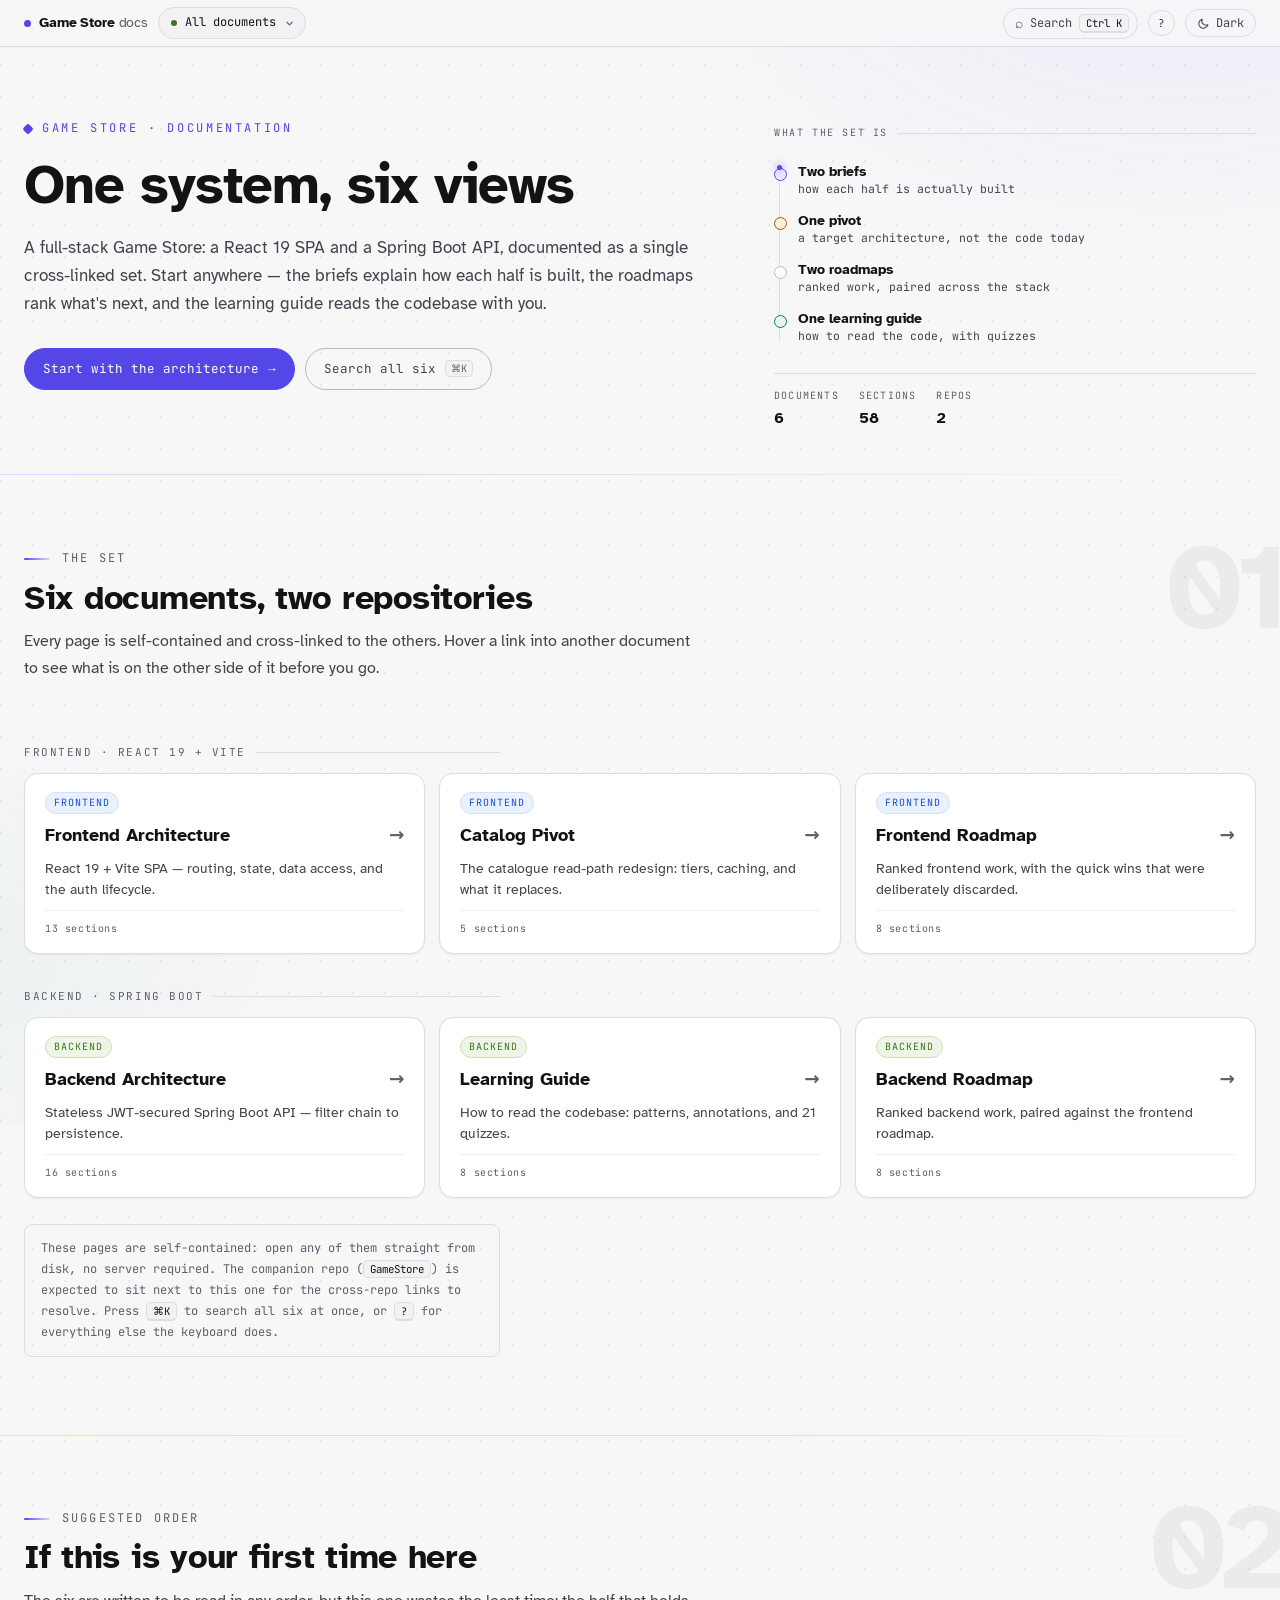
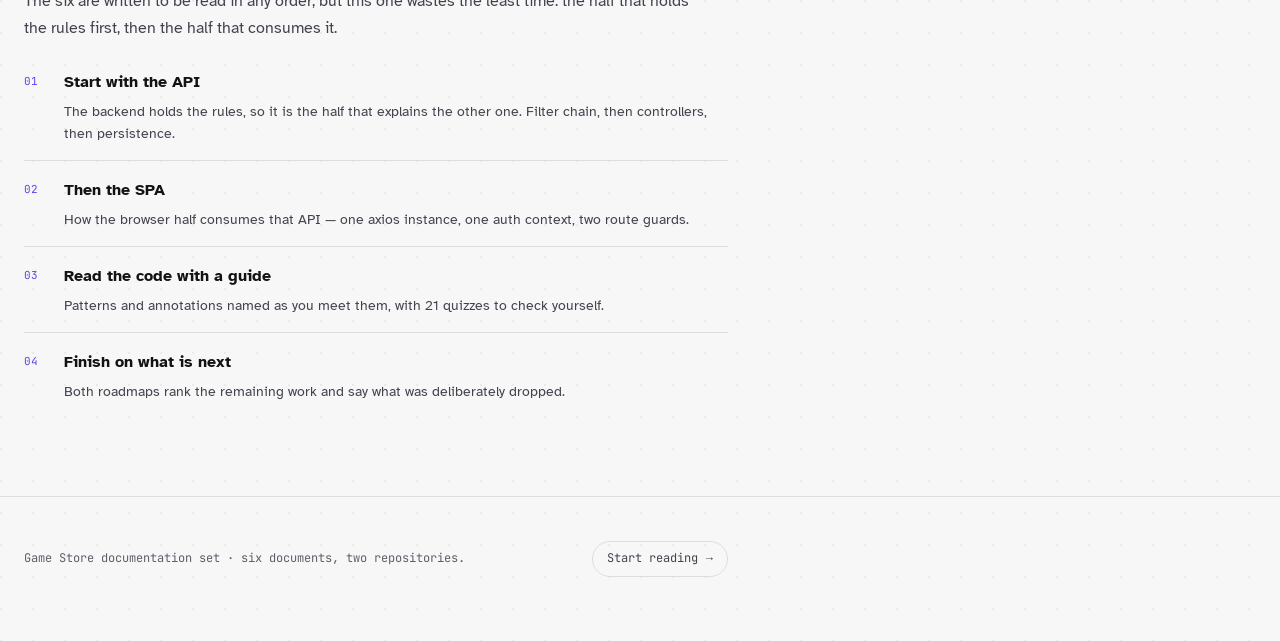
==== commit 55eb57e0: "docs: rebuild the documentation set's design The backend half of a single cross-linked six-document " ====
--- a/docs/index.html
+++ b/docs/index.html
@@ -1,5 +1,5 @@
 <!DOCTYPE html>
-<html lang="en" data-gs-doc="index">
+<html lang="en" data-gs-doc="index" data-gs-role="backend" data-gs-rail="off">
 <meta charset="utf-8" />
 <meta name="viewport" content="width=device-width, initial-scale=1" />
 <title>Game Store — Documentation</title>
@@ -19,7 +19,8 @@
 <!-- GS:CORE-CSS:START -->
 <style>
 /* ══════════════════════════════════════════════════════════════════
-   GENERATED — edit docs/_src/core.css and run: node docs/_src/stamp.mjs
+   SHARED LAYER — byte-identical in all 8 Game Store documents.
+   Edit every copy together; they are diffed against each other in review.
    Layers: fonts + core
    ══════════════════════════════════════════════════════════════════ */
 
@@ -327,6 +328,11 @@
   --nav-h: 56px;
   --ease: cubic-bezier(.2,.7,.3,1);
 
+  /* Type floor: nothing in the set is set below 10px. The micro-labels were
+     drawn at 9 and 9.5px, which reads as a texture rather than as words at
+     arm's length — and they are the labels carrying the structure (kinds,
+     roles, section numbers, badges), so they are exactly the text a reader
+     is least able to guess from context. */
   --mono: "JetBrains Mono", ui-monospace, "Cascadia Code", "SF Mono",
           "Roboto Mono", Menlo, Consolas, monospace;
   /* Atkinson Hyperlegible — letterforms drawn for maximum legibility.
@@ -334,6 +340,34 @@
   --display: "Atkinson Hyperlegible", system-ui, sans-serif;
   --body:    "Atkinson Hyperlegible", system-ui, sans-serif;
   --sans:    var(--body);
+
+  /* ── Ground texture & pointer light ──
+     --grid-ink draws the faint engineering grid behind the page; --spot is
+     the pointer-tracking highlight every card shares. Both are deliberately
+     below the threshold where they read as a pattern: the grid should be
+     felt at a glance and only resolve into dots when you look for it. */
+  --grid-ink: light-dark(rgba(19,19,22,.055), rgba(255,255,255,.034));
+  --spot:     light-dark(rgba(85,70,232,.10),  rgba(139,125,255,.15));
+  --veil:     light-dark(rgba(16,20,32,.44),   rgba(0,0,0,.64));
+
+  /* ── Shell geometry ──
+     Three tracks: an outline rail, a prose column pinned to a readable
+     measure, and the space left over on the right, which figures bleed into.
+     --rail-left is measured from the live shell by chrome.js, because the
+     rail is fixed and `50vw` disagrees with a centred block by the width of
+     the scrollbar. It falls back to the page gutter if that never runs. */
+  --shell-maxw: 1360px;
+  --prose-w:    704px;
+  --rail-w:     226px;
+  --rail-gap:   40px;
+  --shell-pad:  24px;
+  --rail-left:  var(--shell-pad);
+  /* --bar-h is the top bar; --nav-h (declared above) is the section strip.
+     --sticky-h is what is actually stuck to the top of the viewport, and so
+     how much clearance a jump target needs. Above the rail breakpoint the
+     strip is gone and only the bar remains — restated in §6. */
+  --bar-h:      46px;
+  --sticky-h:   calc(var(--bar-h) + var(--nav-h));
 }
 
 /* The viewer's explicit choice outranks the OS, in both directions.
@@ -376,6 +410,8 @@
   --shadow-md:0 6px 20px -6px rgba(16,20,32,.16);
   --shadow-lg:0 20px 52px -14px rgba(16,20,32,.22);
   --ring:0 0 0 3px rgba(85,70,232,.35);
+
+  --grid-ink:rgba(19,19,22,.055); --spot:rgba(85,70,232,.10); --veil:rgba(16,20,32,.44);
 }
 :root[data-theme="dark"] {
   color-scheme: dark;
@@ -412,6 +448,35 @@
   --shadow-md:0 6px 20px -6px rgba(0,0,0,.52);
   --shadow-lg:0 20px 52px -14px rgba(0,0,0,.64);
   --ring:0 0 0 3px rgba(123,108,255,.42);
+
+  --grid-ink:rgba(255,255,255,.034); --spot:rgba(139,125,255,.15); --veil:rgba(0,0,0,.64);
+}
+
+/* ── The Midnight Marquee (easter egg) ────────────────────────────────────
+   The product these documents describe is a near-black storefront with a
+   single gold light over the door; DESIGN.md sets it out in full. The docs
+   deliberately do not wear it — they need light mode, and the semantic
+   diagram hues need the room a single-accent system will not give them. But
+   it costs one token block to lend, and chrome.js hangs it on the konami
+   code. Everything else in the stylesheet is unchanged: this is the entire
+   re-skin, which is the strongest argument the token layer makes for
+   itself. */
+:root[data-skin="marquee"] {
+  color-scheme: dark; --scheme: dark;
+
+  --bg:#121212; --panel:#1a1a1a; --panel-2:#1e1e1e; --panel-3:#232323;
+  --line:#1e1e1e; --line-2:#333333; --line-soft:#181818;
+  --ink:#e8e8e8; --ink-soft:#aaaaaa; --ink-faint:#8a8a8a;
+
+  --accent:#F5C518; --accent-2:#F5C518; --accent-dim:rgba(245,197,24,.30);
+  --accent-wash:rgba(245,197,24,.08); --on-accent:#000000;
+
+  --nav-veil:rgba(15,15,15,.86);
+  --glow-a:rgba(245,197,24,.07); --glow-b:rgba(245,197,24,.03);
+  --grid-ink:rgba(255,255,255,.028); --spot:rgba(245,197,24,.10);
+  --ring:0 0 0 3px rgba(245,197,24,.30);
+  --row-odd:#1a1a1a; --row-even:#151515;
+  --swatch-ring:rgba(245,197,24,.25);
 }
 
 /* No stored choice → --scheme has to track the OS so the Mermaid bootstrap
@@ -439,22 +504,136 @@
   html { scroll-behavior: auto; }
 }
 
+/* ── The ground ───────────────────────────────────────────────────────────
+   Four layers, cheapest last: a fine dot grid, then two wide colour washes,
+   then the flat surface. The grid is what stops a 4,000-line document from
+   reading as a void — it gives the eye something to measure the page against
+   without asking for any attention of its own. It is drawn at 32px with a 1px
+   dot, so at normal reading distance it is texture, not pattern.
+
+   The washes drift. `background-position` is not a compositor-friendly
+   property, so the drift is done on a pseudo-element that can be transformed
+   instead, and only when motion is welcome. */
 body {
   margin: 0;
   background:
-    radial-gradient(1100px 520px at 82% -8%, var(--glow-a), transparent 60%),
-    radial-gradient(760px 420px at 6% 108%, var(--glow-b), transparent 55%),
+    radial-gradient(circle at 1px 1px, var(--grid-ink) 1px, transparent 0) 0 0 / 32px 32px,
     var(--bg);
   color: var(--ink);
   font-family: var(--body);
   line-height: 1.6;
   -webkit-font-smoothing: antialiased;
-}
-
-.wrap { max-width: var(--maxw); margin: 0 auto; padding: 0 24px; }
-
-a { color: var(--accent-2); text-decoration: none; }
+  position: relative;
+}
+body::before {
+  content: "";
+  position: fixed; inset: -25%;
+  z-index: -1; pointer-events: none;
+  background:
+    radial-gradient(46% 38% at 78% 12%, var(--glow-a), transparent 62%),
+    radial-gradient(38% 32% at 12% 88%, var(--glow-b), transparent 58%);
+}
+@media (prefers-reduced-motion: no-preference) {
+  @keyframes gs-drift {
+    0%   { transform: translate3d(0, 0, 0)          scale(1);    }
+    50%  { transform: translate3d(-3%, 2.5%, 0)     scale(1.08); }
+    100% { transform: translate3d(0, 0, 0)          scale(1);    }
+  }
+  body::before { animation: gs-drift 38s ease-in-out infinite; will-change: transform; }
+}
+
+/* ── The shell ────────────────────────────────────────────────────────────
+   One grid, three named tracks, used by every section on the page:
+
+     rail    the document outline, fixed rather than placed — the track is
+             held open for it so nothing else lands underneath
+     prose   pinned to --prose-w, which is the measure ALL running text is
+             set to. It does not stretch with the viewport, because a
+             1,100px line of body copy is unreadable however wide the screen.
+     bleed   whatever is left. Figures — diagrams, wide tables, card grids —
+             span prose+bleed and get roughly 1,000px to draw in.
+
+   Below the rail breakpoint the grid collapses to a single track and the
+   whole thing behaves like the ordinary centred column it used to be. */
+.wrap { max-width: var(--maxw); margin: 0 auto; padding: 0 var(--shell-pad); }
+
+header.hero > .wrap,
+section > .wrap,
+footer > .wrap {
+  display: grid;
+  grid-template-columns: [rail-s rail-e prose-s] minmax(0, 1fr) [prose-e bleed-s bleed-e];
+  column-gap: 0;
+  position: relative;
+}
+header.hero > .wrap > *,
+section > .wrap > *,
+footer > .wrap > * { grid-column: prose-s / prose-e; min-width: 0; }
+
+@media (min-width: 1180px) {
+  header.hero > .wrap,
+  section > .wrap,
+  footer > .wrap {
+    max-width: var(--shell-maxw);
+    grid-template-columns:
+      [rail-s] var(--rail-w) [rail-e] var(--rail-gap)
+      [prose-s] minmax(0, var(--prose-w)) [prose-e] minmax(0, 1fr) [bleed-e];
+  }
+  /* A document short enough not to need an outline does not hold a track
+     open for one. Declared in the markup rather than discovered from the
+     section count, so the first paint is already the right shape. */
+  :root[data-gs-rail="off"] header.hero > .wrap,
+  :root[data-gs-rail="off"] section > .wrap,
+  :root[data-gs-rail="off"] footer > .wrap {
+    grid-template-columns:
+      [rail-s rail-e prose-s] minmax(0, var(--prose-w))
+      [prose-e] minmax(0, 1fr) [bleed-e];
+  }
+  /* Wide furniture opts out of the prose measure and takes the bleed with it.
+     Listed here rather than on each component so the set of things allowed to
+     break the measure is visible in one place — and reviewable as a decision
+     rather than discovered one stylesheet at a time.
+
+     The selector has to out-specify the `> *` default above, which is why it
+     restates the ancestors rather than reading as a bare list of classes. */
+  :is(header.hero, section, footer) > .wrap > :is(
+    .bleed, .kpis, .fd-grid, .fd-hint, .fd-resume,
+    .diagram-shell, .table-shell, .layer-grid, .layer-detail, .tabs, .flow-panel,
+    .rm-grid, .pair-grid, .score-grid, .failure-grid, .entities, .steps,
+    .quiz, .quiz-review, .filters, .rm-filters, .check-bar,
+    .compare, .files, .jwt-anatomy, .pipeline, .legend,
+    .ladder-track, .ladder, .cache-ladder, .cards, .check-list, .check-head,
+    .check-bar-track, .score-toolbar, .scroller, .panel, .rows,
+    .persist-grid, .sec-grid, .anatomy
+  ) {
+    grid-column: prose-s / bleed-e;
+  }
+  /* …and the escape hatch for anything that should stay narrow anyway. */
+  :is(header.hero, section, footer) > .wrap > .prose-only { grid-column: prose-s / prose-e; }
+}
+
+/* Running text keeps its measure even inside a bled container. */
+.lede { max-width: 64ch; }
+.section-lede, section > .wrap > p { max-width: 68ch; }
+
+a {
+  color: var(--accent-2);
+  text-decoration: none;
+  text-underline-offset: .18em;
+  text-decoration-thickness: from-font;
+}
 a:hover { text-decoration: underline; }
+
+/* Prose links carry an underline at rest — inside a paragraph, colour alone
+   is a weak affordance and fails outright for a reader who cannot separate
+   indigo from graphite. Chrome, cards and nav links are excluded: there the
+   shape of the control is the affordance. */
+section > .wrap > p a, .section-lede a, .lede a, .callout a, li a, td a {
+  text-decoration: underline;
+  text-decoration-color: var(--accent-dim);
+  transition: text-decoration-color .18s var(--ease);
+}
+section > .wrap > p a:hover, .section-lede a:hover, .lede a:hover,
+.callout a:hover, li a:hover, td a:hover { text-decoration-color: var(--accent); }
 
 h1 {
   font-family: var(--display); font-weight: 700;
@@ -473,6 +652,11 @@
   font-family: var(--display); font-weight: 700;
   font-size: 1.05rem; margin: 0; line-height: 1.28;
 }
+
+/* A token, a stack trace or a one-line JSON payload is regularly wider than
+   the panel holding it. Scrolling it is right; clipping it is not, and
+   clipping is what happens by default. */
+pre { overflow-x: auto; }
 
 code {
   font-family: var(--mono);
@@ -484,13 +668,49 @@
   color: var(--ink);
 }
 
-section { padding: 64px 0; border-bottom: 1px solid var(--line); }
-/* The subnav is sticky, so a jump target needs clearance or it lands under it. */
-section[id] { scroll-margin-top: calc(var(--nav-h) + 20px); }
+/* ── Section boundaries ───────────────────────────────────────────────────
+   A flat hairline all the way across is the cheapest possible divider and it
+   made thirteen sections read as one undifferentiated stack. The rule now
+   starts at the accent and fades out before the right edge, so the boundary
+   has a direction and a beginning — it points at the column the next section
+   starts in. */
+section { padding: 74px 0 78px; position: relative; }
+section::before {
+  content: "";
+  position: absolute; inset: 0 0 auto 0; height: 1px;
+  background: linear-gradient(90deg, var(--accent-dim) 0, var(--line) 22%, var(--line) 62%, transparent 100%);
+}
+section:first-of-type::before { display: none; }
+/* The sticky bar is the only thing between the top of the page and a jump
+   target, so a target needs its height in clearance. */
+section[id] { scroll-margin-top: calc(var(--sticky-h) + 24px); }
+
+/* ── Section numerals ─────────────────────────────────────────────────────
+   Set from a CSS counter, so nothing in the markup has to know its own
+   position and re-ordering a document cannot desynchronise them. They live
+   in the bleed track, top-aligned with the section's kicker, at an opacity
+   that survives being scrolled past without ever competing with the heading.
+   Below the rail breakpoint there is no bleed track to put them in, so they
+   are simply not drawn. */
+body { counter-reset: gs-section; }
+section[id] { counter-increment: gs-section; }
+@media (min-width: 1180px) {
+  section[id] > .wrap::before {
+    content: counter(gs-section, decimal-leading-zero);
+    position: absolute; top: -22px; right: -4px; z-index: 0;
+    font-family: var(--display); font-weight: 700;
+    font-size: clamp(84px, 9.5vw, 152px); line-height: 1;
+    letter-spacing: -.06em;
+    color: var(--ink); opacity: .05;
+    pointer-events: none; user-select: none;
+  }
+  section[id] > .wrap > * { position: relative; z-index: 1; }
+}
 
 footer {
-  padding: 40px 0 60px; color: var(--ink-faint);
+  padding: 44px 0 64px; color: var(--ink-faint);
   font-family: var(--mono); font-size: 12px; line-height: 1.8;
+  border-top: 1px solid var(--line);
 }
 
 a:focus-visible, button:focus-visible, input:focus-visible, label:focus-visible,
@@ -504,8 +724,8 @@
 ::-webkit-scrollbar-thumb { background: var(--line-2); border-radius: 99px; border: 3px solid var(--bg); }
 ::-webkit-scrollbar-thumb:hover { background: var(--scroll-hover); }
 
-/* Skip link — six long documents, all with a sticky nav between the top of
-   the page and the prose. Visible only once focused. */
+/* Skip link — long documents, all with a sticky bar between the top of the
+   page and the prose. Visible only once focused. */
 .skip-link {
   position: absolute; left: -9999px; top: 0; z-index: 100;
   background: var(--panel); color: var(--ink);
@@ -514,92 +734,279 @@
 }
 .skip-link:focus { left: 0; }
 
+/* ── Pointer spotlight ────────────────────────────────────────────────────
+   One behaviour, shared by every card-shaped thing in the doc set: a soft
+   light that follows the pointer across the surface. chrome.js writes --mx
+   and --my as percentages on pointermove and clears them on leave, so a
+   card that never sees a pointer costs nothing and renders identically.
+
+   It is a hover affordance rather than ambience, so it sits outside the
+   reduced-motion gate — but it fades rather than moves, and the fade is
+   what the gate would have taken away anyway. */
+.spot { position: relative; isolation: isolate; }
+.spot::after {
+  content: "";
+  position: absolute; inset: 0; z-index: -1;
+  border-radius: inherit;
+  background: radial-gradient(240px circle at var(--mx, 50%) var(--my, 0%), var(--spot), transparent 72%);
+  opacity: 0; transition: opacity .28s var(--ease);
+}
+.spot:hover::after, .spot:focus-within::after { opacity: 1; }
+
 
 /* ───────────────────────────────────────────────────────────────────────────
    3. CHROME
+   ───────────────────────────────────────────────────────────────────────────
+
+   Two bars and a rail, and only one of them is ever load-bearing at a time:
+
+     .doc-switch   the top bar. Sticky at every width. Identity, the document
+                   menu, search, theme. ~46px, one row, never wraps.
+     .doc-rail     the outline. Wide screens only, fixed in the rail track,
+                   built by chrome.js from the document's own headings.
+     .subnav       the horizontal section strip. The rail's understudy: it
+                   takes over below the rail breakpoint and is hidden above
+                   it, because two controls for the same job is one too many.
+
+   The old top bar listed all six documents as pills and, at 1440px, wrapped
+   onto a second row — which is how a navigation strip announces that it has
+   outgrown its shape. The list moved into a menu.
    ─────────────────────────────────────────────────────────────────────────── */
 
-/* ── Cross-document switcher ──
-   Generated from docs.manifest.mjs into the GS:NAV markers, so a renamed file
-   is a one-line change rather than nine hand-edited links. */
-.doc-switch { border-bottom: 1px solid var(--line); background: var(--panel); }
+/* ── Top bar ────────────────────────────────────────────────────────────── */
+.doc-switch {
+  position: sticky; top: 0; z-index: 30;
+  background: var(--nav-veil);
+  backdrop-filter: saturate(150%) blur(12px);
+  -webkit-backdrop-filter: saturate(150%) blur(12px);
+  border-bottom: 1px solid var(--line);
+}
 .doc-switch-inner {
-  display: flex; align-items: center; gap: 8px; flex-wrap: wrap;
-  padding: 10px 24px; max-width: var(--maxw); margin: 0 auto;
-}
-.doc-switch .ds-label {
-  font-family: var(--mono); font-size: 11px; letter-spacing: .14em;
-  text-transform: uppercase; color: var(--ink-faint); margin-right: 2px;
-}
-.doc-switch a {
-  font-family: var(--mono); font-size: 12px; color: var(--ink-soft);
-  border: 1px solid var(--line); border-radius: 999px; padding: 4px 11px;
-  text-decoration: none; white-space: nowrap;
-  transition: color .18s var(--ease), background .18s var(--ease),
-              border-color .18s var(--ease);
-}
-.doc-switch a:hover { color: var(--ink); background: var(--panel-2); text-decoration: none; }
-.doc-switch a.is-here { color: var(--accent-2); border-color: var(--accent-dim); background: var(--accent-dim); }
-.doc-switch .ds-repo {
+  display: flex; align-items: center; gap: 10px;
+  height: var(--bar-h);
+  padding: 0 var(--shell-pad);
+  max-width: var(--shell-maxw); margin: 0 auto;
+}
+
+/* Brand — the one place the doc set names itself. The dot is the accent's
+   smallest possible appearance and doubles as the "you are in the docs"
+   mark; it pulses once on load and then holds still. */
+.ds-brand {
+  display: inline-flex; align-items: center; gap: 8px;
+  font-family: var(--display); font-weight: 700; font-size: 13.5px;
+  letter-spacing: -.01em; color: var(--ink); text-decoration: none;
+  white-space: nowrap; flex: none;
+}
+.ds-brand:hover { text-decoration: none; color: var(--ink); }
+.ds-brand .ds-dot {
+  width: 7px; height: 7px; border-radius: 50%;
+  background: var(--accent); flex: none;
+  box-shadow: 0 0 0 0 var(--accent-dim);
+}
+@media (prefers-reduced-motion: no-preference) {
+  @keyframes gs-mark { 0% { box-shadow: 0 0 0 0 var(--accent-dim); } 70%, 100% { box-shadow: 0 0 0 7px transparent; } }
+  .ds-brand .ds-dot { animation: gs-mark 2.4s var(--ease) .4s 2; }
+}
+.ds-brand b { color: var(--ink-faint); font-weight: 400; }
+
+/* ── Document menu ────────────────────────────────────────────────────────
+   A native <details>, so the whole thing works with JS off: the summary is
+   focusable and operable from the keyboard for free, and the popover is
+   ordinary flow content. chrome.js only adds the two conveniences the
+   element does not give you — click-outside and Escape. */
+.ds-menu { position: relative; flex: none; }
+.ds-menu > summary {
+  display: inline-flex; align-items: center; gap: 8px;
+  font-family: var(--mono); font-size: 12px; color: var(--ink);
+  border: 1px solid var(--line); border-radius: 999px;
+  padding: 5px 10px 5px 12px; cursor: pointer; list-style: none;
+  background: var(--panel-2); white-space: nowrap;
+  transition: border-color .18s var(--ease), background .18s var(--ease);
+}
+.ds-menu > summary::-webkit-details-marker { display: none; }
+.ds-menu > summary:hover { border-color: var(--line-2); }
+.ds-menu[open] > summary { border-color: var(--accent-dim); background: var(--accent-wash); }
+.ds-menu .ds-chev { width: 11px; height: 11px; transition: transform .2s var(--ease); flex: none; color: var(--ink-faint); }
+.ds-menu[open] .ds-chev { transform: rotate(180deg); }
+.ds-menu .ds-role-dot {
+  width: 6px; height: 6px; border-radius: 50%; flex: none;
+  background: var(--info);
+}
+.ds-menu.role-be .ds-role-dot { background: var(--spring); }
+
+.ds-pop {
+  position: absolute; top: calc(100% + 8px); left: 0; z-index: 40;
+  width: min(420px, calc(100vw - 32px));
+  background: var(--panel); border: 1px solid var(--line-2);
+  border-radius: var(--radius); box-shadow: var(--shadow-lg);
+  padding: 8px; overflow: hidden;
+}
+@media (prefers-reduced-motion: no-preference) {
+  .ds-menu[open] .ds-pop { animation: gs-pop .18s var(--ease) both; }
+  @keyframes gs-pop { from { opacity: 0; transform: translateY(-6px); } }
+}
+.ds-pop-h {
+  font-family: var(--mono); font-size: 10px; letter-spacing: .14em;
+  text-transform: uppercase; color: var(--ink-faint);
+  padding: 10px 10px 5px; display: flex; align-items: center; gap: 8px;
+}
+.ds-pop-h::after { content: ""; flex: 1; height: 1px; background: var(--line); }
+.ds-pop a {
+  display: block; padding: 8px 10px; border-radius: var(--radius-sm);
+  text-decoration: none; color: inherit;
+}
+.ds-pop a:hover { background: var(--panel-2); text-decoration: none; }
+.ds-pop a .t {
+  display: flex; align-items: center; gap: 8px;
+  font-family: var(--display); font-weight: 700; font-size: .92rem; color: var(--ink);
+}
+.ds-pop a .d { display: block; color: var(--ink-faint); font-size: .8rem; line-height: 1.45; margin-top: 1px; }
+.ds-pop a[aria-current="page"] { background: var(--accent-wash); }
+.ds-pop a[aria-current="page"] .t { color: var(--accent-2); }
+.ds-pop a[aria-current="page"] .t::after {
+  content: "you are here"; margin-left: auto;
   font-family: var(--mono); font-size: 10px; letter-spacing: .1em;
-  text-transform: uppercase; color: var(--ink-faint);
-}
-
-/* Theme toggle — same pill as the doc links, parked on the far right.
-   Icon and label name the scheme you get on click, not the current one. */
-.doc-switch .theme-toggle {
-  margin-left: auto;
+  text-transform: uppercase; color: var(--accent); font-weight: 400;
+}
+
+/* ── Bar controls ─────────────────────────────────────────────────────────
+   Search is injected by chrome.js and only when an index exists; the theme
+   toggle and the shortcut button are markup. Everything from here is pushed
+   to the right. */
+.doc-switch .gs-search-btn { margin-left: auto; }
+.doc-switch .theme-toggle,
+.doc-switch .gs-keys-btn {
   display: inline-flex; align-items: center; gap: 6px;
   font-family: var(--mono); font-size: 12px; color: var(--ink-soft);
-  border: 1px solid var(--line); border-radius: 999px; padding: 4px 11px;
-  background: transparent; cursor: pointer; white-space: nowrap;
-}
-.doc-switch .theme-toggle:hover { color: var(--ink); background: var(--panel-2); }
-.doc-switch .theme-toggle:focus-visible { outline: 2px solid var(--accent); outline-offset: 2px; }
+  border: 1px solid var(--line); border-radius: 999px; padding: 5px 11px;
+  background: transparent; cursor: pointer; white-space: nowrap; flex: none;
+  transition: color .18s var(--ease), background .18s var(--ease), border-color .18s var(--ease);
+}
+.doc-switch .theme-toggle:hover,
+.doc-switch .gs-keys-btn:hover { color: var(--ink); background: var(--panel-2); border-color: var(--line-2); }
 .doc-switch .theme-toggle svg { width: 13px; height: 13px; flex: none; }
 /* SVGElement doesn't inherit the HTML `hidden` IDL property, so the UA
    [hidden] rule alone doesn't hide them — force it here. */
 .doc-switch .theme-toggle svg[hidden] { display: none; }
-
-/* ── Sticky section nav ──
-   `.toc` is the learning guide's name for the same strip; both resolve. */
+.doc-switch .gs-keys-btn { padding: 5px 9px; font-size: 11px; }
+
+/* ── Horizontal section strip ─────────────────────────────────────────────
+   The rail's understudy. `.toc` is the learning guide's name for the same
+   strip; both resolve. Edge fades tell the reader it scrolls. */
 .subnav, nav.toc {
-  position: sticky; top: 0; z-index: 20;
+  position: sticky; top: var(--bar-h); z-index: 20;
   background: var(--nav-veil);
   backdrop-filter: saturate(140%) blur(10px);
   -webkit-backdrop-filter: saturate(140%) blur(10px);
   border-bottom: 1px solid var(--line);
+  -webkit-mask-image: linear-gradient(90deg, transparent 0, #000 18px, #000 calc(100% - 18px), transparent 100%);
+          mask-image: linear-gradient(90deg, transparent 0, #000 18px, #000 calc(100% - 18px), transparent 100%);
 }
 .subnav-inner, nav.toc .wrap {
-  max-width: var(--maxw); margin: 0 auto; padding: 10px 24px;
+  max-width: var(--shell-maxw); margin: 0 auto; padding: 9px var(--shell-pad);
   display: flex; gap: 4px; overflow-x: auto; scrollbar-width: none;
 }
 .subnav-inner::-webkit-scrollbar, nav.toc .wrap::-webkit-scrollbar { display: none; }
 .subnav a, nav.toc a {
-  font-family: var(--mono); font-size: 12px;
+  font-family: var(--mono); font-size: 11.5px;
   letter-spacing: .06em; text-transform: uppercase;
   color: var(--ink-soft);
-  padding: 8px 12px; border-radius: 8px;
+  padding: 7px 11px; border-radius: 8px;
   white-space: nowrap; text-decoration: none;
   transition: color .18s var(--ease), background .18s var(--ease);
 }
 .subnav a:hover, nav.toc a:hover { color: var(--ink); background: var(--panel-2); text-decoration: none; }
 .subnav a.active, nav.toc a.active { color: var(--accent-2); background: var(--accent-dim); }
 
-/* ── Injected by chrome.js ──
+/* ── Outline rail ─────────────────────────────────────────────────────────
+   Built by chrome.js from the document's own <h2>s, with the active
+   section's <h3>s revealed beneath it. Fixed rather than sticky so it does
+   not inherit any section's stacking or overflow, and positioned from
+   --rail-left, which chrome.js measures off the live shell.
+
+   The spine on its left is the reading position: a hairline the height of
+   the list, with a filled portion that tracks progress through the
+   document. It is the answer to "how much of this is left", which a
+   3,000-line brief otherwise refuses to tell you. */
+.doc-rail {
+  display: none;
+  position: fixed; z-index: 15;
+  left: var(--rail-left); width: var(--rail-w);
+  top: calc(var(--bar-h) + 40px);
+  max-height: calc(100vh - var(--bar-h) - 80px);
+  padding-left: 15px;
+  overflow-y: auto; overscroll-behavior: contain;
+  scrollbar-width: none;
+}
+.doc-rail::-webkit-scrollbar { display: none; }
+@media (min-width: 1180px) {
+  .doc-rail.ready { display: block; }
+  .subnav, nav.toc { display: none; }
+}
+
+.doc-rail .rail-h {
+  font-family: var(--mono); font-size: 10px; letter-spacing: .16em;
+  text-transform: uppercase; color: var(--ink-faint);
+  margin: 0 0 12px;
+}
+.doc-rail ol { list-style: none; margin: 0; padding: 0; }
+
+/* The spine. Track and fill are two gradients on the same element so the
+   rail keeps a single box; the fill is scaled rather than resized, for the
+   same reason the reading-progress bar is. */
+.doc-rail .rail-spine {
+  position: absolute; left: 0; top: 0; bottom: 0; width: 2px;
+  background: var(--line); border-radius: 2px; overflow: hidden;
+}
+.doc-rail .rail-spine i {
+  display: block; width: 100%; height: 100%;
+  background: linear-gradient(180deg, var(--accent), var(--new));
+  transform: scaleY(var(--read, 0)); transform-origin: top;
+  transition: transform .14s linear;
+}
+
+.doc-rail .r-sec > a {
+  display: flex; gap: 9px; align-items: baseline;
+  padding: 5px 10px; border-radius: var(--radius-sm);
+  color: var(--ink-faint); text-decoration: none;
+  font-size: .855rem; line-height: 1.35;
+  transition: color .18s var(--ease), background .18s var(--ease);
+}
+.doc-rail .r-sec > a:hover { color: var(--ink); background: var(--panel-2); text-decoration: none; }
+.doc-rail .r-sec > a .r-n {
+  font-family: var(--mono); font-size: 10px; color: var(--ink-faint);
+  flex: none; padding-top: 2px; font-feature-settings: "tnum";
+}
+.doc-rail .r-sec.is-active > a { color: var(--ink); background: var(--accent-wash); font-weight: 700; }
+.doc-rail .r-sec.is-active > a .r-n { color: var(--accent); }
+.doc-rail .r-sec.is-read > a .r-n::after { content: "·"; margin-left: 2px; color: var(--new); }
+
+/* Rail footer — the honest numbers for the document you are in. */
+.doc-rail .rail-meta {
+  margin: 16px 0 0; padding: 10px 0 0 10px;
+  border-top: 1px solid var(--line);
+  font-family: var(--mono); font-size: 10px; line-height: 1.8;
+  color: var(--ink-faint); letter-spacing: .04em;
+}
+.doc-rail .rail-meta b { display: block; font-weight: 400; color: var(--ink-soft); }
+
+/* ── Injected by chrome.js ────────────────────────────────────────────────
    Both bars animate via transform: scaleX() rather than width, so the browser
-   skips layout on every frame — same visual, cheaper paint. The frontend
-   roadmap was still on the width version; this is the unified behaviour. */
+   skips layout on every frame — same visual, cheaper paint. */
 #readProgress {
-  position: fixed; top: 0; left: 0; height: 3px; width: 100%;
+  position: fixed; top: 0; left: 0; height: 2px; width: 100%;
   background: linear-gradient(90deg, var(--accent), var(--new));
   transform: scaleX(0); transform-origin: left;
   z-index: 40; transition: transform .12s linear; pointer-events: none;
   will-change: transform;
 }
+
+/* Back-to-top wears the reading progress as a ring, so the control that
+   returns you to the start also says how far from it you are. The ring is a
+   conic gradient masked to an annulus — no SVG, one custom property. */
 #toTop {
   position: fixed; right: 22px; bottom: 22px; z-index: 35;
-  width: 42px; height: 42px; border-radius: 50%;
+  width: 44px; height: 44px; border-radius: 50%;
   background: var(--panel-2); border: 1px solid var(--line-2); color: var(--ink-soft);
   display: grid; place-items: center; cursor: pointer; font-size: 15px;
   box-shadow: var(--shadow-md);
@@ -607,10 +1014,17 @@
   transition: opacity .25s var(--ease), transform .25s var(--ease),
               visibility .25s, color .18s, border-color .18s;
 }
+#toTop::before {
+  content: ""; position: absolute; inset: -4px; border-radius: 50%;
+  background: conic-gradient(var(--accent) calc(var(--read, 0) * 360deg), var(--line) 0);
+  -webkit-mask: radial-gradient(farthest-side, transparent calc(100% - 2.5px), #000 calc(100% - 2px));
+          mask: radial-gradient(farthest-side, transparent calc(100% - 2.5px), #000 calc(100% - 2px));
+  pointer-events: none;
+}
 #toTop.show { opacity: 1; visibility: visible; transform: none; }
 #toTop:hover { color: var(--ink); border-color: var(--accent); }
 
-/* ── Scroll reveal ──
+/* ── Scroll reveal ────────────────────────────────────────────────────────
    Motion-safe only. chrome.js also force-reveals everything after a beat and
    on error: a document that loses its animation is fine, one that loses its
    text is not. */
@@ -622,9 +1036,10 @@
   }
 }
 
-/* ── Heading anchors ──
+/* ── Heading anchors ──────────────────────────────────────────────────────
    Deep-linking a section is how one document cites another, so every heading
-   with an id gets a quiet handle that appears on hover or keyboard focus. */
+   with an id gets a quiet handle that appears on hover or keyboard focus.
+   Clicking it copies the absolute URL and says so. */
 .h-anchor {
   margin-left: .45em; color: var(--ink-faint); font-weight: 400;
   text-decoration: none; opacity: 0; transition: opacity .15s var(--ease);
@@ -633,28 +1048,115 @@
 .h-anchor:focus-visible { opacity: 1; }
 .h-anchor:hover { color: var(--accent); text-decoration: none; }
 
+/* ── Toast ────────────────────────────────────────────────────────────────
+   One line, bottom-centre, for the handful of actions that otherwise give no
+   feedback at all: a copied link, a copied snippet, a stored preference. */
+.gs-toast {
+  position: fixed; left: 50%; bottom: 26px; z-index: 70;
+  transform: translate(-50%, 12px);
+  background: var(--panel); border: 1px solid var(--line-2);
+  border-radius: 999px; box-shadow: var(--shadow-lg);
+  padding: 8px 16px; font-family: var(--mono); font-size: 12px; color: var(--ink);
+  opacity: 0; pointer-events: none;
+  transition: opacity .22s var(--ease), transform .22s var(--ease);
+}
+.gs-toast.show { opacity: 1; transform: translate(-50%, 0); }
+.gs-toast b { color: var(--accent); font-weight: 400; }
+
+/* ── Cross-document link preview ──────────────────────────────────────────
+   Every document already carries the whole search index, which means a link
+   to another document can be answered locally: title, kicker, and the first
+   line of the section being pointed at. Hovering a cross-reference tells you
+   whether it is worth the trip. Pointer-driven, so it never appears on
+   touch; keyboard focus opens it too. */
+.gs-peek {
+  position: absolute; z-index: 55; width: 320px;
+  background: var(--panel); border: 1px solid var(--line-2);
+  border-radius: var(--radius); box-shadow: var(--shadow-lg);
+  padding: 12px 14px; pointer-events: none;
+  opacity: 0; transform: translateY(4px);
+  transition: opacity .16s var(--ease), transform .16s var(--ease);
+}
+.gs-peek.show { opacity: 1; transform: none; }
+.gs-peek .p-doc {
+  font-family: var(--mono); font-size: 10px; letter-spacing: .12em;
+  text-transform: uppercase; color: var(--ink-faint);
+  display: flex; align-items: center; gap: 7px; margin-bottom: 5px;
+}
+.gs-peek .p-doc i { width: 6px; height: 6px; border-radius: 50%; background: var(--info); font-style: normal; }
+.gs-peek.role-backend .p-doc i { background: var(--spring); }
+.gs-peek .p-title { font-family: var(--display); font-weight: 700; font-size: .95rem; line-height: 1.3; color: var(--ink); }
+.gs-peek .p-text { color: var(--ink-soft); font-size: .82rem; line-height: 1.5; margin-top: 5px; }
+
+/* ── Keyboard shortcuts ───────────────────────────────────────────────────
+   Every shortcut the doc set answers to, in one place, on `?`. Documents
+   that hide their controls behind key presses and never say so are documents
+   whose controls do not exist. */
+.gs-keys {
+  position: fixed; inset: 0; z-index: 65;
+  background: var(--veil);
+  backdrop-filter: blur(3px); -webkit-backdrop-filter: blur(3px);
+  display: grid; place-items: center; padding: 24px;
+}
+.gs-keys[hidden] { display: none; }
+.gs-keys-box {
+  width: min(560px, 100%);
+  background: var(--panel); border: 1px solid var(--line-2);
+  border-radius: var(--radius); box-shadow: var(--shadow-lg);
+  padding: 22px 24px 18px;
+}
+@media (prefers-reduced-motion: no-preference) {
+  .gs-keys:not([hidden]) .gs-keys-box { animation: gs-pop .2s var(--ease) both; }
+}
+.gs-keys-box h2 {
+  font-size: 1.15rem; margin: 0 0 4px;
+  display: flex; align-items: center; justify-content: space-between; gap: 12px;
+}
+.gs-keys-box .k-sub { color: var(--ink-faint); font-family: var(--mono); font-size: 11px; margin: 0 0 18px; }
+.gs-keys-grid { display: grid; grid-template-columns: 1fr 1fr; gap: 2px 26px; }
+.gs-keys-grid dt {
+  grid-column: 1 / -1; margin: 14px 0 5px;
+  font-family: var(--mono); font-size: 10px; letter-spacing: .14em;
+  text-transform: uppercase; color: var(--ink-faint);
+  display: flex; align-items: center; gap: 8px;
+}
+.gs-keys-grid dt::after { content: ""; flex: 1; height: 1px; background: var(--line); }
+.gs-keys-grid dd {
+  margin: 0; padding: 5px 0;
+  display: flex; align-items: baseline; justify-content: space-between; gap: 14px;
+  font-size: .87rem; color: var(--ink-soft);
+  border-bottom: 1px solid var(--line-soft);
+}
+.gs-keys kbd, .gs-cmdk-foot kbd, .fd-hint kbd, .doc-switch kbd {
+  font-family: var(--mono); font-size: 10.5px; color: var(--ink);
+  background: var(--panel-2); border: 1px solid var(--line);
+  border-bottom-width: 2px; border-radius: 5px;
+  padding: 1px 6px; white-space: nowrap;
+}
+.gs-keys-close {
+  background: transparent; border: 1px solid var(--line); border-radius: 999px;
+  color: var(--ink-faint); font-family: var(--mono); font-size: 11px;
+  padding: 3px 10px; cursor: pointer; flex: none;
+}
+.gs-keys-close:hover { color: var(--ink); border-color: var(--line-2); }
 
 /* ── Search (⌘K) ──────────────────────────────────────────────────────────
-   The trigger pill sits in the doc-switch; the palette is a centered overlay.
+   The trigger pill sits in the top bar; the palette is a centered overlay.
    Both are injected by chrome.js and appear only when a search index is
    present, so a document with JS off shows neither — no dead search box. */
 .gs-search-btn {
   display: inline-flex; align-items: center; gap: 7px;
   font-family: var(--mono); font-size: 12px; color: var(--ink-soft);
-  border: 1px solid var(--line); border-radius: 999px; padding: 4px 10px 4px 11px;
-  background: transparent; cursor: pointer; white-space: nowrap;
-}
-.gs-search-btn:hover { color: var(--ink); background: var(--panel-2); }
+  border: 1px solid var(--line); border-radius: 999px; padding: 5px 8px 5px 11px;
+  background: transparent; cursor: pointer; white-space: nowrap; flex: none;
+  transition: color .18s var(--ease), background .18s var(--ease), border-color .18s var(--ease);
+}
+.gs-search-btn:hover { color: var(--ink); background: var(--panel-2); border-color: var(--line-2); }
 .gs-search-btn .gs-sk-ico { font-size: 14px; line-height: 1; }
-.gs-search-btn kbd {
-  font-family: var(--mono); font-size: 10px; color: var(--ink-faint);
-  background: var(--panel-2); border: 1px solid var(--line);
-  border-radius: 4px; padding: 1px 5px;
-}
 
 .gs-cmdk {
   position: fixed; inset: 0; z-index: 60;
-  background: light-dark(rgba(16,20,32,.42), rgba(0,0,0,.62));
+  background: var(--veil);
   backdrop-filter: blur(3px); -webkit-backdrop-filter: blur(3px);
   display: grid; place-items: start center; padding: 12vh 20px 20px;
 }
@@ -665,6 +1167,9 @@
   border-radius: var(--radius); box-shadow: var(--shadow-lg);
   overflow: hidden;
 }
+@media (prefers-reduced-motion: no-preference) {
+  .gs-cmdk:not([hidden]) .gs-cmdk-box { animation: gs-pop .18s var(--ease) both; }
+}
 .gs-cmdk-input {
   width: 100%; border: 0; outline: none;
   background: var(--panel); color: var(--ink);
@@ -679,7 +1184,7 @@
   padding: 12px 12px 5px; display: flex; align-items: center; gap: 8px;
 }
 .gs-g-role {
-  font-size: 9px; padding: 1px 6px; border-radius: 999px;
+  font-size: 10px; padding: 1px 6px; border-radius: 999px;
   border: 1px solid var(--line-2);
 }
 .gs-g-backend  { color: var(--spring); border-color: var(--spring-dim); background: var(--spring-wash); }
@@ -690,7 +1195,7 @@
 }
 .gs-cmdk-item.active { background: var(--accent-dim); }
 .gs-i-kind {
-  flex: none; font-family: var(--mono); font-size: 9px; letter-spacing: .06em;
+  flex: none; font-family: var(--mono); font-size: 10px; letter-spacing: .06em;
   text-transform: uppercase; color: var(--ink-faint);
   border: 1px solid var(--line); border-radius: 4px; padding: 1px 6px;
 }
@@ -707,18 +1212,16 @@
 .gs-cmdk-foot {
   border-top: 1px solid var(--line); padding: 8px 14px;
   font-family: var(--mono); font-size: 10.5px; color: var(--ink-faint);
-}
-.gs-cmdk-foot kbd {
-  background: var(--panel-2); border: 1px solid var(--line);
-  border-radius: 4px; padding: 0 4px; margin: 0 1px;
-}
-@media (max-width: 860px) {
+  display: flex; gap: 6px; align-items: center; flex-wrap: wrap;
+}
+@media (max-width: 900px) {
   .gs-search-btn .gs-sk-label, .gs-search-btn kbd { display: none; }
-}
-
-/* Flash a roadmap card that search jumped to, so the eye lands on the right
-   one in a grid of similar cards. */
-.rm-card.gs-flash {
+  .doc-switch .gs-keys-btn { display: none; }
+}
+
+/* Flash whatever search jumped to, so the eye lands on the right one in a
+   grid of similar things. */
+.rm-card.gs-flash, .gs-flash {
   animation: gs-flash 1.5s var(--ease);
 }
 @keyframes gs-flash {
@@ -726,22 +1229,126 @@
   20%, 60% { box-shadow: 0 0 0 2px var(--accent), var(--shadow-md); }
 }
 @media (prefers-reduced-motion: reduce) {
-  .rm-card.gs-flash { animation: none; outline: 2px solid var(--accent); }
-}
+  .rm-card.gs-flash, .gs-flash { animation: none; outline: 2px solid var(--accent); }
+}
+
+/* ── Theme transition ─────────────────────────────────────────────────────
+   Where the browser supports it, the theme flip is a circular wipe out of
+   the toggle rather than an instant repaint — the same change, but the eye
+   is told where it came from. Everything else falls back to the swap that
+   was always there. */
+::view-transition-old(root), ::view-transition-new(root) {
+  animation: none; mix-blend-mode: normal;
+}
+::view-transition-old(root) { z-index: 1; }
+::view-transition-new(root) { z-index: 2; }
 
 
 /* ───────────────────────────────────────────────────────────────────────────
    4. FURNITURE
    ─────────────────────────────────────────────────────────────────────────── */
 
-header.hero { border-bottom: 1px solid var(--line); padding: 64px 0 40px; }
+/* ── Hero ─────────────────────────────────────────────────────────────────
+   Two columns on a wide screen. The left is what it always was — eyebrow,
+   title, lede, stack. The right is new, and exists because the old hero left
+   the entire right-hand half of a 1440px viewport empty and then asked the
+   reader to take the document seriously.
+
+   What fills it is not decoration: a stack of the document's own subject
+   matter (the tiers, the phases, the layers it is about to describe) with a
+   pulse travelling down the spine, plus the three numbers a reader wants
+   before committing to a long document — how many sections, how many words,
+   how long this will take. chrome.js measures those from the rendered page,
+   so they cannot drift from the document the way a hand-written
+   "~20 min read" always eventually does. */
+header.hero { padding: 72px 0 44px; position: relative; }
+header.hero::after {
+  content: ""; position: absolute; inset: auto 0 0 0; height: 1px;
+  background: linear-gradient(90deg, var(--accent-dim), var(--line) 30%, transparent);
+}
+.hero-plate { margin-top: 34px; }
+
+@media (min-width: 1180px) {
+  header.hero > .wrap { align-items: start; row-gap: 0; }
+  header.hero > .wrap > .hero-main  { grid-column: prose-s / prose-e; grid-row: 1; }
+  header.hero > .wrap > .hero-plate { grid-column: prose-e / bleed-e; grid-row: 1; margin-top: 6px; padding-left: 46px; }
+}
+
+.plate-k {
+  font-family: var(--mono); font-size: 10px; letter-spacing: .16em;
+  text-transform: uppercase; color: var(--ink-faint);
+  margin: 0 0 14px; display: flex; align-items: center; gap: 9px;
+}
+.plate-k::after { content: ""; flex: 1; height: 1px; background: var(--line); }
+
+/* The stack. Each node is one thing the document is about; the spine behind
+   them carries a pulse from the first to the last, in the direction the
+   document reads. Built in HTML rather than SVG so the labels are real text
+   and the whole thing themes from the same tokens as everything else. */
+.schema { position: relative; padding-left: 22px; margin: 0 0 22px; }
+.schema::before {
+  content: ""; position: absolute; left: 5px; top: 10px; bottom: 10px; width: 1px;
+  background: linear-gradient(180deg, var(--accent-dim), var(--line));
+}
+.s-node {
+  position: relative; padding: 7px 0 7px 2px;
+  font-family: var(--mono); font-size: 11.5px; color: var(--ink-soft);
+  line-height: 1.35;
+}
+.s-node::before {
+  content: ""; position: absolute; left: -22px; top: 13px;
+  width: 11px; height: 11px; border-radius: 50%;
+  background: var(--panel); border: 1px solid var(--line-2);
+}
+.s-node em {
+  display: block; font-style: normal; color: var(--ink);
+  font-family: var(--display); font-weight: 700; font-size: .9rem;
+}
+.s-node.is-accent::before { border-color: var(--accent); background: var(--accent-wash); }
+.s-node.is-auth::before   { border-color: var(--auth);   background: var(--auth-wash); }
+.s-node.is-new::before    { border-color: var(--new);    background: var(--new-wash); }
+
+@media (prefers-reduced-motion: no-preference) {
+  .schema::after {
+    content: ""; position: absolute; left: 3px; top: 10px;
+    width: 5px; height: 5px; border-radius: 50%;
+    background: var(--accent); box-shadow: 0 0 8px var(--accent);
+    animation: gs-pulse-down 4.2s var(--ease) infinite;
+  }
+  @keyframes gs-pulse-down {
+    0%       { transform: translateY(0);                     opacity: 0; }
+    8%, 82%  { opacity: 1; }
+    100%     { transform: translateY(var(--spine-h, 120px));  opacity: 0; }
+  }
+}
+
+.plate-meta:empty { display: none; }
+.plate-meta {
+  display: grid; grid-template-columns: repeat(3, auto); gap: 0 20px;
+  justify-content: start; margin: 0;
+  padding-top: 14px; border-top: 1px solid var(--line);
+}
+.plate-meta dt {
+  font-family: var(--mono); font-size: 10px; letter-spacing: .12em;
+  text-transform: uppercase; color: var(--ink-faint);
+}
+.plate-meta dd {
+  margin: 2px 0 0; font-family: var(--display); font-weight: 700;
+  font-size: 1rem; color: var(--ink); font-feature-settings: "tnum";
+}
+.plate-meta dd small { color: var(--ink-soft); font-weight: 400; font-size: .72rem; }
 
 .eyebrow {
   font-family: var(--mono); font-size: 12px; letter-spacing: .22em;
   text-transform: uppercase; color: var(--accent); margin: 0 0 18px;
+  display: flex; align-items: center; gap: 10px;
+}
+.eyebrow::before {
+  content: ""; width: 8px; height: 8px; border-radius: 2px;
+  background: var(--accent); transform: rotate(45deg); flex: none;
 }
 .lede {
-  max-width: 64ch; color: var(--ink-soft);
+  color: var(--ink-soft);
   font-size: 1.09rem; line-height: 1.62; margin: 0 0 26px;
 }
 .stack { display: flex; flex-wrap: wrap; gap: 8px; }
@@ -750,67 +1357,101 @@
   font-family: var(--mono); font-size: 12px; color: var(--ink);
   background: var(--panel-2); border: 1px solid var(--line);
   border-radius: 999px; padding: 5px 12px;
-}
+  transition: border-color .18s var(--ease), transform .18s var(--ease);
+}
+.chip:hover { border-color: var(--line-2); transform: translateY(-1px); }
 /* The two architecture briefs highlight their stack chips in the accent; the
    backend roadmap used --spring. Unified on --accent: the semantic hues are
    reserved for diagram meaning, and a stack chip is not making that claim. */
 .chip b { color: var(--accent); font-weight: 400; }
 
-.kpis { display: grid; grid-template-columns: repeat(4, 1fr); gap: 14px; margin: 34px 0 0; }
+/* ── KPI plates ───────────────────────────────────────────────────────────
+   The headline numbers. They now count up once on reveal — chrome.js reads
+   the leading integer out of the value and animates to it, so the markup
+   still holds the real answer and a reader with JS off or reduced motion
+   simply sees it immediately.
+
+   The top rule is the accent fading out to the right; the pointer spotlight
+   is shared with every other card in the set. */
+.kpis { display: grid; grid-template-columns: repeat(4, 1fr); gap: 14px; margin: 36px 0 0; }
 .kpi {
   background: var(--panel); border: 1px solid var(--line);
-  border-radius: var(--radius-sm); padding: 14px 16px;
+  border-radius: var(--radius-sm); padding: 15px 17px;
   position: relative; overflow: hidden; box-shadow: var(--shadow-sm);
-  transition: border-color .24s var(--ease);
-}
-.kpi::after {
+  transition: border-color .24s var(--ease), transform .24s var(--ease);
+}
+.kpi::before {
   content: ""; position: absolute; inset: 0 0 auto 0; height: 2px;
-  background: linear-gradient(90deg, var(--accent), transparent 70%); opacity: .55;
-}
-.kpi:hover { border-color: var(--line-2); }
+  background: linear-gradient(90deg, var(--accent), transparent 72%); opacity: .6;
+}
+.kpi:hover { border-color: var(--line-2); transform: translateY(-2px); }
 .kpi .k {
-  font-family: var(--mono); font-size: 11px; letter-spacing: .12em;
+  font-family: var(--mono); font-size: 10.5px; letter-spacing: .13em;
   text-transform: uppercase; color: var(--ink-faint);
 }
 .kpi .v {
-  font-family: var(--display); font-weight: 700; font-size: 1.35rem;
-  color: var(--ink); margin-top: 4px; line-height: 1.25;
-}
-.kpi .v small { color: var(--ink-soft); font-weight: 400; font-size: .8rem; }
-
+  font-family: var(--display); font-weight: 700; font-size: 1.4rem;
+  color: var(--ink); margin-top: 5px; line-height: 1.25;
+  font-feature-settings: "tnum";
+}
+.kpi .v small {
+  display: block; margin-top: 2px;
+  color: var(--ink-soft); font-weight: 400; font-size: .78rem;
+  font-family: var(--mono); letter-spacing: -.01em;
+}
+
+/* ── Section openers ──────────────────────────────────────────────────────
+   The kicker is the section's number and name; the rule that leads it is
+   what the eye follows in from the margin. */
 .kicker {
   font-family: var(--mono); font-size: 12px; letter-spacing: .18em;
   text-transform: uppercase; color: var(--ink-faint);
-  display: flex; align-items: center; gap: 12px; margin: 0 0 8px;
+  display: flex; align-items: center; gap: 12px; margin: 0 0 10px;
   font-feature-settings: "tnum";
 }
-.kicker::before { content: ""; width: 26px; height: 1px; background: var(--accent); }
+.kicker::before {
+  content: ""; width: 26px; height: 2px; border-radius: 2px;
+  background: linear-gradient(90deg, var(--accent), var(--accent-dim));
+  flex: none;
+}
 
 .section-lede {
-  color: var(--ink-soft); max-width: 68ch;
-  margin: 0 0 26px; font-size: 1.01rem; line-height: 1.65;
+  color: var(--ink-soft);
+  margin: 0 0 28px; font-size: 1.01rem; line-height: 1.65;
 }
 .caption {
   font-family: var(--mono); font-size: 12px; color: var(--ink-faint);
-  margin: 18px 2px 0; line-height: 1.7;
+  margin: 16px 2px 0; line-height: 1.7;
+  padding-left: 14px; border-left: 2px solid var(--line);
 }
 
 /* ── Callouts ─────────────────────────────────────────────────────────────
    A tinted aside. No coloured side-tab: the tint plus the bold lead-in is
    enough to mark it, and the side-tab was doubling a signal the surface
-   already carried — the same call made on the roadmap cards and the failure
-   panels. Lives in core because all six documents use it. */
+   already carried. What is new is a glyph — at a glance, the shape in the
+   corner says whether this is an aside, a warning or a decision, which the
+   tint alone only says to a reader who has learnt the palette. */
 .callout {
   border: 1px solid var(--accent-dim);
   background: var(--accent-wash);
   border-radius: var(--radius-sm);
-  padding: 16px 18px; margin: 26px 0 0;
+  padding: 16px 18px 16px 46px; margin: 26px 0 0;
   color: var(--ink-soft); font-size: .95rem;
+  position: relative;
+}
+.callout::before {
+  content: "◆";
+  position: absolute; left: 17px; top: 15px;
+  font-family: var(--mono); font-size: 13px; line-height: 1.5;
+  color: var(--accent);
 }
 .callout b { color: var(--ink); font-weight: 700; }
 .callout.spring { border-color: var(--spring-dim); background: var(--spring-wash); }
+.callout.spring::before { content: "❖"; color: var(--spring); }
 .callout.warn   { border-color: var(--auth-dim);   background: var(--auth-wash); }
+.callout.warn::before { content: "▲"; color: var(--auth); }
 .callout.info   { border-color: var(--info-dim);   background: var(--info-wash); }
+.callout.info::before { content: "i"; color: var(--info); font-style: italic; font-weight: 700; }
 
 /* ── Trade-off callout ────────────────────────────────────────────────────
    Its own variant because the reasoning about what this project deliberately
@@ -823,6 +1464,7 @@
   background: var(--panel-2);
   border-left: 3px solid var(--ink-faint);
 }
+.callout.tradeoff::before { content: "⌥"; color: var(--ink-faint); }
 .callout.tradeoff .t-k {
   display: block; margin-bottom: 6px;
   font-family: var(--mono); font-size: 10px; letter-spacing: .14em;
@@ -839,6 +1481,84 @@
   color: var(--ink-soft); font-size: .95rem;
 }
 .reco b { color: var(--ink); font-weight: 700; }
+
+/* ── Status banner ────────────────────────────────────────────────────────
+   One document in the set describes a target architecture rather than the
+   code that ships, and says so in a banner above its own title. That banner
+   was never given a style — it rendered as an unmarked paragraph, which is
+   the one thing a "do not mistake this for reality" notice must not do. It
+   is amber, because amber already means boundary everywhere else here, and
+   it sits above the hero so it is read before the claim it qualifies. */
+.status-banner {
+  background: var(--auth-wash);
+  border-bottom: 1px solid var(--auth-dim);
+}
+.sb-inner {
+  max-width: var(--shell-maxw); margin: 0 auto;
+  padding: 12px var(--shell-pad);
+  display: flex; gap: 14px; align-items: baseline;
+  color: var(--ink-soft); font-size: .9rem; line-height: 1.55;
+}
+.sb-tag {
+  flex: none; align-self: center;
+  font-family: var(--mono); font-size: 10px; letter-spacing: .12em;
+  text-transform: uppercase; color: var(--auth); font-weight: 700;
+  border: 1px solid var(--auth-dim); border-radius: 999px;
+  padding: 3px 10px; background: var(--panel);
+}
+.sb-inner b { color: var(--ink); }
+@media (max-width: 700px) { .sb-inner { flex-direction: column; gap: 8px; } }
+
+/* ── Resume ───────────────────────────────────────────────────────────────
+   Every document remembers the last section you were reading in it; the
+   front door reads the most recent of those back and offers the way in.
+   Nothing is stored that is not already local to the browser, and a reader
+   who has never opened a document simply never sees the chip. */
+.fd-resume-slot[hidden] { display: none; }
+.fd-resume {
+  display: flex; align-items: center; gap: 14px;
+  margin: 0 0 30px; padding: 13px 18px;
+  border: 1px solid var(--accent-dim); background: var(--accent-wash);
+  border-radius: var(--radius-sm); text-decoration: none; color: inherit;
+  transition: border-color .2s var(--ease), transform .2s var(--ease);
+}
+.fd-resume:hover { text-decoration: none; border-color: var(--accent); transform: translateY(-1px); }
+.fd-resume .fr-k {
+  font-family: var(--mono); font-size: 10px; letter-spacing: .13em;
+  text-transform: uppercase; color: var(--accent); flex: none;
+}
+.fd-resume .fr-t { color: var(--ink); font-size: .92rem; min-width: 0; }
+.fd-resume .fr-go { margin-left: auto; color: var(--accent); flex: none; }
+
+/* ── Copyable code panels ─────────────────────────────────────────────────
+   Anything a reader might retype should be one click instead. chrome.js
+   attaches the button to every <pre>; the panel keeps its locked-dark
+   terminal treatment in both themes. */
+.gs-copy {
+  position: absolute; top: 8px; right: 8px; z-index: 2;
+  font-family: var(--mono); font-size: 10px; letter-spacing: .08em;
+  text-transform: uppercase;
+  color: var(--code-ink-faint); background: rgba(255,255,255,.05);
+  border: 1px solid var(--code-line); border-radius: 6px;
+  padding: 3px 8px; cursor: pointer;
+  opacity: 0; transition: opacity .18s var(--ease), color .18s var(--ease);
+}
+pre:hover .gs-copy, .gs-copy:focus-visible { opacity: 1; }
+.gs-copy:hover { color: var(--code-ink); }
+.gs-copy.done { color: var(--code-ok); border-color: var(--code-ok); opacity: 1; }
+pre { position: relative; }
+
+/* ── Footer ───────────────────────────────────────────────────────────────
+   The last thing on a long page should point somewhere, not just stop. */
+footer .f-row { display: flex; flex-wrap: wrap; gap: 8px 22px; align-items: baseline; }
+footer .f-next {
+  margin-left: auto; display: inline-flex; align-items: center; gap: 8px;
+  font-family: var(--mono); font-size: 12px;
+  border: 1px solid var(--line); border-radius: 999px; padding: 6px 14px;
+  color: var(--ink-soft); text-decoration: none;
+  transition: border-color .18s var(--ease), color .18s var(--ease);
+}
+footer .f-next:hover { color: var(--ink); border-color: var(--accent); text-decoration: none; }
 
 
 /* ───────────────────────────────────────────────────────────────────────────
@@ -1026,93 +1746,225 @@
 
 /* ───────────────────────────────────────────────────────────────────────────
    6. RESPONSIVE
+   ───────────────────────────────────────────────────────────────────────────
+
+   One structural breakpoint and three cosmetic ones. The structural one is
+   1180px, where the outline rail appears and figures start bleeding; it lives
+   with the shell in §2 rather than here, next to the grid it changes.
    ─────────────────────────────────────────────────────────────────────────── */
 
-@media (max-width: 980px) {
+/* Above the rail breakpoint the horizontal section strip is gone, so the
+   only thing stuck to the top is the bar. */
+@media (min-width: 1180px) {
+  :root { --sticky-h: var(--bar-h); }
+}
+
+@media (max-width: 1100px) {
   .kpis { grid-template-columns: repeat(2, 1fr); }
 }
 @media (max-width: 860px) {
-  .doc-switch-inner { padding: 9px 18px; gap: 6px; }
-  .doc-switch .ds-repo { display: none; }
+  :root { --shell-pad: 18px; }
   .doc-switch .theme-toggle .tt-label { display: none; }
+  .ds-menu > summary .ds-cur { max-width: 38vw; overflow: hidden; text-overflow: ellipsis; }
   #toTop { right: 14px; bottom: 14px; }
+  header.hero { padding: 44px 0 32px; }
+  .plate-meta { grid-template-columns: repeat(3, 1fr); }
 }
 @media (max-width: 560px) {
   .kpis { grid-template-columns: 1fr; }
   h1 { letter-spacing: -.01em; }
-  section { padding: 46px 0; }
+  section { padding: 46px 0 50px; }
+  .ds-brand span.ds-name { display: none; }
+  .gs-keys-grid { grid-template-columns: 1fr; }
+  .callout { padding-left: 42px; }
 }
 
 
 /* ───────────────────────────────────────────────────────────────────────────
    7. PRINT
+   ───────────────────────────────────────────────────────────────────────────
+
+   Paper has no pointer, no scroll position and no theme. Everything that
+   exists to serve one of those three is removed, the shell collapses back to
+   a single column, and the ambient layers are dropped so a reader does not
+   spend toner on a background wash.
    ─────────────────────────────────────────────────────────────────────────── */
 
 @media print {
-  :root { color-scheme: light; --scheme: light; --bg: #fff; --panel: #fff; }
+  :root { color-scheme: light; --scheme: light; --bg: #fff; --panel: #fff; --sticky-h: 0px; }
   body { background: #fff !important; }
-  .subnav, nav.toc, .doc-switch, #readProgress, #toTop,
-  .gs-search-btn, .h-anchor { display: none !important; }
+  body::before { display: none !important; }
+
+  .subnav, nav.toc, .doc-switch, #readProgress, #toTop, .doc-rail,
+  .gs-search-btn, .gs-keys-btn, .gs-keys, .gs-cmdk, .gs-toast, .gs-peek,
+  .gs-copy, .h-anchor, .schema::after { display: none !important; }
+
+  /* The shell's rail track and bleed only make sense next to a rail. */
+  header.hero > .wrap, section > .wrap, footer > .wrap {
+    display: block; max-width: none;
+  }
+  section[id] > .wrap::before { display: none; }
+  .hero-plate { padding-left: 0; margin-top: 24px; }
+
   section { padding: 26px 0; break-inside: avoid; }
+  section::before { background: none; border-top: 1px solid #ccc; }
   .kpi { break-inside: avoid; box-shadow: none; }
+  .spot::after { display: none; }
   .reveal { opacity: 1 !important; transform: none !important; }
   a { color: var(--ink); text-decoration: underline; }
   /* A closed accordion still holds content the printed page needs. */
   details:not([open]) > *:not(summary) { display: revert; }
+  .ds-pop { display: none !important; }
 }
 
 </style>
+<noscript><style>
+  /* No script means no outline rail and no theme toggle, so the shell
+     holds no track open for the one and does not offer the other. */
+  @media (min-width: 1180px) {
+    header.hero > .wrap, section > .wrap, footer > .wrap {
+      grid-template-columns:
+        [rail-s rail-e prose-s] minmax(0, var(--prose-w))
+        [prose-e] minmax(0, 1fr) [bleed-e];
+    }
+  }
+  .doc-switch .theme-toggle, .doc-switch .gs-keys-btn { display: none; }
+</style></noscript>
 <!-- GS:CORE-CSS:END -->
 
 <style>
-  /* Front-door-only layout. Everything visual comes from core.css tokens. */
-  .fd-hero { padding: 72px 0 32px; }
-  .fd-grid { display: grid; grid-template-columns: 1fr 1fr; gap: 16px; margin: 8px 0 22px; }
+  /* ── Front door ───────────────────────────────────────────────────────────
+     The only page in the set that is a landing page rather than a document,
+     and the only one that has to answer "what is all this" in one screen.
+     Everything visual still comes from the shared tokens; what is local is
+     the composition. */
+  .fd-hero { padding: 76px 0 40px; }
+
+  .fd-actions { display: flex; flex-wrap: wrap; gap: 10px; margin-top: 30px; }
+  .fd-cta {
+    display: inline-flex; align-items: center; gap: 9px;
+    font-family: var(--mono); font-size: 12.5px;
+    padding: 10px 18px; border-radius: 999px; cursor: pointer;
+    background: var(--accent); color: var(--on-accent);
+    border: 1px solid var(--accent); text-decoration: none;
+    transition: transform .18s var(--ease), box-shadow .18s var(--ease),
+                background .18s var(--ease), color .18s var(--ease);
+  }
+  .fd-cta:hover { text-decoration: none; transform: translateY(-2px); box-shadow: var(--shadow-md); }
+  .fd-cta.ghost { background: transparent; color: var(--ink-soft); border-color: var(--line-2); }
+  .fd-cta.ghost:hover { color: var(--ink); border-color: var(--accent); }
+  .fd-cta kbd {
+    font-family: var(--mono); font-size: 10px; color: var(--ink-faint);
+    background: var(--panel-2); border: 1px solid var(--line);
+    border-radius: 4px; padding: 1px 5px;
+  }
+
   .fd-col-h {
     font-family: var(--mono); font-size: 11px; letter-spacing: .14em;
-    text-transform: uppercase; color: var(--ink-faint); margin: 26px 0 4px;
+    text-transform: uppercase; color: var(--ink-faint); margin: 34px 0 12px;
     display: flex; align-items: center; gap: 10px;
   }
-  .fd-col-h::before { content: ""; width: 22px; height: 1px; background: var(--accent); }
+  .fd-col-h:first-of-type { margin-top: 6px; }
+  .fd-col-h::after { content: ""; flex: 1; height: 1px; background: var(--line); }
+
+  .fd-grid {
+    display: grid; gap: 14px;
+    grid-template-columns: repeat(auto-fit, minmax(268px, 1fr));
+  }
   .fd-card {
-    display: flex; flex-direction: column; gap: 6px;
+    display: flex; flex-direction: column; gap: 7px;
     background: var(--panel); border: 1px solid var(--line);
-    border-radius: var(--radius); padding: 18px 20px;
+    border-radius: var(--radius); padding: 18px 20px 16px;
     text-decoration: none; color: inherit;
     box-shadow: var(--shadow-sm);
-    transition: transform .2s var(--ease), box-shadow .2s var(--ease), border-color .2s var(--ease);
-  }
-  .fd-card:hover { transform: translateY(-3px); box-shadow: var(--shadow-md); border-color: var(--line-2); text-decoration: none; }
+    transition: transform .22s var(--ease), box-shadow .22s var(--ease), border-color .22s var(--ease);
+  }
+  .fd-card:hover {
+    transform: translateY(-3px); box-shadow: var(--shadow-md);
+    border-color: var(--line-2); text-decoration: none;
+  }
   .fd-card .fd-role {
-    font-family: var(--mono); font-size: 9.5px; letter-spacing: .1em;
+    font-family: var(--mono); font-size: 10px; letter-spacing: .1em;
     text-transform: uppercase; align-self: flex-start;
     padding: 2px 8px; border-radius: 999px; border: 1px solid var(--line-2);
   }
   .fd-card.role-be .fd-role { color: var(--spring); border-color: var(--spring-dim); background: var(--spring-wash); }
-  .fd-card.role-fe .fd-role { color: var(--info); border-color: var(--info-dim); background: var(--info-wash); }
-  .fd-card .fd-title { font-family: var(--display); font-weight: 700; font-size: 1.15rem; }
-  .fd-card .fd-blurb { color: var(--ink-soft); font-size: .9rem; line-height: 1.5; }
+  .fd-card.role-fe .fd-role { color: var(--info);   border-color: var(--info-dim);   background: var(--info-wash); }
+  .fd-card .fd-title {
+    font-family: var(--display); font-weight: 700; font-size: 1.15rem;
+    display: flex; align-items: baseline; gap: 8px;
+  }
+  .fd-card .fd-title::after {
+    content: "→"; margin-left: auto; color: var(--ink-faint);
+    transition: transform .22s var(--ease), color .22s var(--ease);
+  }
+  .fd-card:hover .fd-title::after { transform: translateX(3px); color: var(--accent); }
+  .fd-card .fd-blurb { color: var(--ink-soft); font-size: .9rem; line-height: 1.5; flex: 1; }
+  /* Filled by chrome.js from the search index, so it cannot drift from the
+     document it describes. Empty until then, and collapsed if it stays that way. */
+  .fd-card .fd-meta {
+    font-family: var(--mono); font-size: 10px; letter-spacing: .06em;
+    color: var(--ink-faint); padding-top: 10px; margin-top: 2px;
+    border-top: 1px solid var(--line-soft);
+  }
+  .fd-card .fd-meta:empty { display: none; }
+
   .fd-hint {
     font-family: var(--mono); font-size: 12px; color: var(--ink-faint);
     border: 1px solid var(--line); border-radius: var(--radius-sm);
-    padding: 12px 16px; margin: 8px 0 0; line-height: 1.7;
-  }
-  .fd-hint kbd { background: var(--panel-2); border: 1px solid var(--line); border-radius: 4px; padding: 0 5px; }
-  @media (max-width: 720px) { .fd-grid { grid-template-columns: 1fr; } }
+    padding: 13px 16px; margin: 26px 0 0; line-height: 1.75;
+  }
+
+  /* ── The suggested order ──
+     Numbered, because the whole point is that it is a sequence. */
+  .fd-path { list-style: none; margin: 0; padding: 0; }
+  .fd-step {
+    display: flex; gap: 18px; padding: 16px 0;
+    border-top: 1px solid var(--line);
+  }
+  .fd-step:first-child { border-top: 0; padding-top: 0; }
+  .fd-step .fs-n {
+    font-family: var(--mono); font-size: 11px; color: var(--accent);
+    flex: none; width: 22px; padding-top: 4px; font-feature-settings: "tnum";
+  }
+  .fd-step .fs-h {
+    font-family: var(--display); font-weight: 700; font-size: 1.02rem;
+    color: var(--ink); text-decoration: none;
+  }
+  .fd-step .fs-h:hover { color: var(--accent-2); text-decoration: underline; }
+  .fd-step .fs-why { margin: 4px 0 0; color: var(--ink-soft); font-size: .9rem; line-height: 1.55; }
+
+  @media (max-width: 620px) { .fd-actions .fd-cta { width: 100%; justify-content: center; } }
 </style>
-
 <!-- GS:NAV:START -->
+<a class="skip-link" href="#gs-main">Skip to content</a>
 <nav class="doc-switch" aria-label="Documentation set">
   <div class="doc-switch-inner">
-    <span class="ds-label">Docs</span>
-    <span class="ds-repo">·&nbsp;frontend&nbsp;·</span>
-    <a href="../../../GameStore/docs/architecture.html">Frontend Architecture</a>
-    <a href="../../../GameStore/docs/catalog-architecture.html">Catalog Pivot</a>
-    <a href="../../../GameStore/docs/frontend-roadmap.html">Frontend Roadmap</a>
-    <span class="ds-repo">·&nbsp;backend&nbsp;·</span>
-    <a href="architecture.html">Backend Architecture</a>
-    <a href="architecture-and-learning-guide.html">Learning Guide</a>
-    <a href="backend-roadmap.html">Backend Roadmap</a>
+    <a class="ds-brand" href="index.html">
+      <span class="ds-dot" aria-hidden="true"></span>
+      <span class="ds-name">Game Store <b>docs</b></span>
+    </a>
+    <details class="ds-menu role-be">
+      <summary aria-label="Choose a document">
+        <span class="ds-role-dot" aria-hidden="true"></span>
+        <span class="ds-cur">All documents</span>
+        <svg class="ds-chev" viewBox="0 0 24 24" fill="none" stroke="currentColor"
+             stroke-width="2.4" stroke-linecap="round" stroke-linejoin="round" aria-hidden="true">
+          <path d="M6 9l6 6 6-6" />
+        </svg>
+      </summary>
+      <div class="ds-pop">
+      <p class="ds-pop-h">Frontend · React 19 + Vite</p>
+        <a href="../../../GameStore/docs/architecture.html"><span class="t">Frontend Architecture</span><span class="d">React 19 + Vite SPA — routing, state, data access, auth lifecycle.</span></a>
+        <a href="../../../GameStore/docs/catalog-architecture.html"><span class="t">Catalog Pivot</span><span class="d">The catalogue read-path redesign: tiers, caching, what it replaces.</span></a>
+        <a href="../../../GameStore/docs/frontend-roadmap.html"><span class="t">Frontend Roadmap</span><span class="d">Ranked frontend work, and the quick wins deliberately discarded.</span></a>
+      <p class="ds-pop-h">Backend · Spring Boot</p>
+        <a href="architecture.html"><span class="t">Backend Architecture</span><span class="d">Stateless JWT-secured Spring Boot API — filter chain to persistence.</span></a>
+        <a href="architecture-and-learning-guide.html"><span class="t">Learning Guide</span><span class="d">How to read the codebase: patterns, annotations, and 21 quizzes.</span></a>
+        <a href="backend-roadmap.html"><span class="t">Backend Roadmap</span><span class="d">Ranked backend work, paired against the frontend roadmap.</span></a>
+      </div>
+    </details>
+    <button type="button" class="gs-keys-btn" aria-label="Keyboard shortcuts (?)" title="Keyboard shortcuts">?</button>
     <button type="button" class="theme-toggle" id="themeToggle" aria-label="Switch theme">
       <svg class="tt-sun" viewBox="0 0 24 24" fill="none" stroke="currentColor" stroke-width="2"
            stroke-linecap="round" aria-hidden="true">
@@ -1129,70 +1981,150 @@
 </nav>
 <!-- GS:NAV:END -->
 
+<main id="gs-main" tabindex="-1">
 <header class="hero fd-hero">
   <div class="wrap">
-    <p class="eyebrow">Game Store · Documentation</p>
-    <h1>One system, six views</h1>
-    <p class="lede">
-      A full-stack Game Store: a React&nbsp;19 SPA and a Spring&nbsp;Boot API, documented as a single
-      cross-linked set. Start anywhere — the briefs explain how each half is built, the roadmaps rank
-      what's next, and the learning guide reads the codebase with you. Press <kbd>⌘K</kbd> to search
-      all six at once.
-    </p>
+    <div class="hero-main">
+      <p class="eyebrow">Game Store · Documentation</p>
+      <h1>One system, six views</h1>
+      <p class="lede">
+        A full-stack Game Store: a React&nbsp;19 SPA and a Spring&nbsp;Boot API, documented as a single
+        cross-linked set. Start anywhere — the briefs explain how each half is built, the roadmaps rank
+        what's next, and the learning guide reads the codebase with you.
+      </p>
+      <div class="fd-actions">
+        <a class="fd-cta" href="architecture.html">Start with the architecture <span aria-hidden="true">→</span></a>
+        <button type="button" class="fd-cta ghost" data-gs-open-search>
+          Search all six <kbd>⌘K</kbd>
+        </button>
+      </div>
+    </div>
+    <aside class="hero-plate">
+      <p class="plate-k">What the set is</p>
+      <div class="schema">
+        <div class="s-node is-accent"><em>Two briefs</em>how each half is actually built</div>
+        <div class="s-node is-auth"><em>One pivot</em>a target architecture, not the code today</div>
+        <div class="s-node"><em>Two roadmaps</em>ranked work, paired across the stack</div>
+        <div class="s-node is-new"><em>One learning guide</em>how to read the code, with quizzes</div>
+      </div>
+      <dl class="plate-meta" data-gs-set-meta></dl>
+    </aside>
   </div>
 </header>
 
 <section id="map">
   <div class="wrap">
+    <p class="kicker">The set</p>
+    <h2>Six documents, two repositories</h2>
+    <p class="section-lede">
+      Every page is self-contained and cross-linked to the others. Hover a link into another
+      document to see what is on the other side of it before you go.
+    </p>
+
+    <div class="fd-resume-slot" data-gs-resume hidden></div>
+
     <p class="fd-col-h">Frontend · React 19 + Vite</p>
     <div class="fd-grid">
-      <a class="fd-card role-fe" href="../../../GameStore/docs/architecture.html">
+      <a class="fd-card role-fe" data-doc="fe-arch" href="../../../GameStore/docs/architecture.html">
         <span class="fd-role">frontend</span>
         <span class="fd-title">Frontend Architecture</span>
         <span class="fd-blurb">React 19 + Vite SPA — routing, state, data access, and the auth lifecycle.</span>
+        <span class="fd-meta"></span>
       </a>
-      <a class="fd-card role-fe" href="../../../GameStore/docs/catalog-architecture.html">
+      <a class="fd-card role-fe" data-doc="fe-catalog" href="../../../GameStore/docs/catalog-architecture.html">
         <span class="fd-role">frontend</span>
         <span class="fd-title">Catalog Pivot</span>
         <span class="fd-blurb">The catalogue read-path redesign: tiers, caching, and what it replaces.</span>
+        <span class="fd-meta"></span>
       </a>
-      <a class="fd-card role-fe" href="../../../GameStore/docs/frontend-roadmap.html">
+      <a class="fd-card role-fe" data-doc="fe-roadmap" href="../../../GameStore/docs/frontend-roadmap.html">
         <span class="fd-role">frontend</span>
         <span class="fd-title">Frontend Roadmap</span>
         <span class="fd-blurb">Ranked frontend work, with the quick wins that were deliberately discarded.</span>
+        <span class="fd-meta"></span>
       </a>
     </div>
 
     <p class="fd-col-h">Backend · Spring Boot</p>
     <div class="fd-grid">
-      <a class="fd-card role-be" href="architecture.html">
+      <a class="fd-card role-be" data-doc="be-arch" href="architecture.html">
         <span class="fd-role">backend</span>
         <span class="fd-title">Backend Architecture</span>
         <span class="fd-blurb">Stateless JWT-secured Spring Boot API — filter chain to persistence.</span>
+        <span class="fd-meta"></span>
       </a>
-      <a class="fd-card role-be" href="architecture-and-learning-guide.html">
+      <a class="fd-card role-be" data-doc="be-learn" href="architecture-and-learning-guide.html">
         <span class="fd-role">backend</span>
         <span class="fd-title">Learning Guide</span>
         <span class="fd-blurb">How to read the codebase: patterns, annotations, and 21 quizzes.</span>
+        <span class="fd-meta"></span>
       </a>
-      <a class="fd-card role-be" href="backend-roadmap.html">
+      <a class="fd-card role-be" data-doc="be-roadmap" href="backend-roadmap.html">
         <span class="fd-role">backend</span>
         <span class="fd-title">Backend Roadmap</span>
         <span class="fd-blurb">Ranked backend work, paired against the frontend roadmap.</span>
+        <span class="fd-meta"></span>
       </a>
     </div>
 
     <p class="fd-hint">
       These pages are self-contained: open any of them straight from disk, no server required.
-      The companion repo (<code>gameStore</code>) is expected to sit next to this one for the
-      cross-repo links to resolve.
+      The companion repo (<code>GameStore</code>) is expected to sit next to this one for the
+      cross-repo links to resolve. Press <kbd>⌘K</kbd> to search all six at once, or
+      <kbd>?</kbd> for everything else the keyboard does.
     </p>
   </div>
 </section>
 
+<section id="start">
+  <div class="wrap">
+    <p class="kicker">Suggested order</p>
+    <h2>If this is your first time here</h2>
+    <p class="section-lede">
+      The six are written to be read in any order, but this one wastes the least time: the half
+      that holds the rules first, then the half that consumes it.
+    </p>
+    <ol class="fd-path">
+      <li class="fd-step">
+        <span class="fs-n">01</span>
+        <div>
+          <a class="fs-h" href="architecture.html">Start with the API</a>
+          <p class="fs-why">The backend holds the rules, so it is the half that explains the other one. Filter chain, then controllers, then persistence.</p>
+        </div>
+      </li>
+      <li class="fd-step">
+        <span class="fs-n">02</span>
+        <div>
+          <a class="fs-h" href="../../../GameStore/docs/architecture.html">Then the SPA</a>
+          <p class="fs-why">How the browser half consumes that API — one axios instance, one auth context, two route guards.</p>
+        </div>
+      </li>
+      <li class="fd-step">
+        <span class="fs-n">03</span>
+        <div>
+          <a class="fs-h" href="architecture-and-learning-guide.html">Read the code with a guide</a>
+          <p class="fs-why">Patterns and annotations named as you meet them, with 21 quizzes to check yourself.</p>
+        </div>
+      </li>
+      <li class="fd-step">
+        <span class="fs-n">04</span>
+        <div>
+          <a class="fs-h" href="../../../GameStore/docs/frontend-roadmap.html">Finish on what is next</a>
+          <p class="fs-why">Both roadmaps rank the remaining work and say what was deliberately dropped.</p>
+        </div>
+      </li>
+    </ol>
+  </div>
+</section>
+
+</main>
+
 <footer>
   <div class="wrap">
-    Game Store documentation set · generated front door · press <kbd>⌘K</kbd> to search.
+    <div class="f-row">
+      <span>Game Store documentation set · six documents, two repositories.</span>
+      <a class="f-next" href="architecture.html">Start reading <span aria-hidden="true">→</span></a>
+    </div>
   </div>
 </footer>
 
@@ -1205,7 +2137,7 @@
 <!-- GS:INDEX:END -->
 <!-- GS:CHROME-JS:START -->
 <script>
-/* GENERATED — edit docs/_src/chrome.js and run: node docs/_src/stamp.mjs */
+/* SHARED LAYER — byte-identical in every document. Edit every copy together. */
 /* ═══════════════════════════════════════════════════════════════════════════
    chrome.js — the behaviour every Game Store document gets
    ═══════════════════════════════════════════════════════════════════════════
@@ -1301,8 +2233,7 @@
       btn.title = "Switch to " + next + " theme";
     }
 
-    btn.addEventListener("click", function () {
-      var next = renderedScheme() === "dark" ? "light" : "dark";
+    function apply(next) {
       root.dataset.theme = next;
       root.dataset.themePinned = "1";
       // Written as a raw string (not JSON) so the pre-paint inline script in
@@ -1312,6 +2243,36 @@
       try { localStorage.setItem("gs-docs-theme", next); } catch (e) {}
       sync();
       themeListeners.forEach(function (fn) { try { fn(next); } catch (e) {} });
+    }
+
+    btn.addEventListener("click", function () {
+      var next = renderedScheme() === "dark" ? "light" : "dark";
+
+      /* Where the browser has view transitions, the flip is a circular wipe
+         out of the button rather than an instant repaint: the same change,
+         but the eye is told where it came from. startViewTransition() calls
+         its argument synchronously and takes the before/after snapshots
+         itself, so the work above is untouched — only its framing is. The
+         stylesheet cancels the default cross-fade so this clip is the
+         whole animation. */
+      if (!motionOK || !document.startViewTransition) return apply(next);
+
+      var r = btn.getBoundingClientRect();
+      var x = r.left + r.width / 2;
+      var y = r.top + r.height / 2;
+      var far = Math.max(
+        Math.hypot(x, y), Math.hypot(window.innerWidth - x, y),
+        Math.hypot(x, window.innerHeight - y), Math.hypot(window.innerWidth - x, window.innerHeight - y)
+      );
+      var run = document.startViewTransition(function () { apply(next); });
+      run.ready.then(function () {
+        root.animate(
+          { clipPath: ["circle(0px at " + x + "px " + y + "px)",
+                       "circle(" + far + "px at " + x + "px " + y + "px)"] },
+          { duration: 480, easing: "cubic-bezier(.2,.7,.3,1)",
+            pseudoElement: "::view-transition-new(root)" }
+        );
+      }, function () {});
     });
 
     sync();
@@ -1362,6 +2323,10 @@
       // scaleX(0..1) rather than width % — matches the transform-based CSS,
       // and keeps a scroll-driven update off the layout path.
       progress.style.transform = "scaleX(" + frac + ")";
+      // Published once, read by everything that draws progress: the rail
+      // spine scales from it and the back-to-top ring is a conic gradient
+      // swept by it. One number, three pictures of it.
+      root.style.setProperty("--read", frac.toFixed(4));
       toTop.classList.toggle("show", root.scrollTop > 600);
       ticking = false;
     });
@@ -1369,18 +2334,92 @@
   window.addEventListener("scroll", onScroll, { passive: true });
   onScroll();
 
+  /* ═══════════════════════════════════════════════════════════════════════
+     OUTLINE RAIL
+     ═══════════════════════════════════════════════════════════════════════
+     A fixed list of the document's own sections, in the track the shell grid
+     holds open for it on wide screens. It replaces the horizontal strip up
+     there rather than joining it — two controls for one job is one too many —
+     and it answers the question the strip could not: how much of this is
+     left. The spine beside it is the reading position.
+
+     Built from <h2>s, so a document that gains a section gains a rail entry
+     with no other edit. Only sections carrying an id are listed, because an
+     entry that cannot be linked to is decoration. */
+
+  /* The rail is fixed, so it needs to know where the centred shell actually
+     starts. `50vw` is the obvious answer and the wrong one: `vw` counts the
+     scrollbar and a centred block does not, so the rail would sit a few
+     pixels off on every platform that reserves gutter. Measure the real
+     element instead, and again whenever the viewport changes. */
+  var shellRef = document.querySelector("section > .wrap") || document.querySelector(".wrap");
+  function measureShell() {
+    if (!shellRef) return;
+    var box = shellRef.getBoundingClientRect();
+    var pad = parseFloat(getComputedStyle(shellRef).paddingLeft) || 0;
+    root.style.setProperty("--rail-left", Math.round(box.left + pad) + "px");
+  }
+  measureShell();
+  window.addEventListener("resize", measureShell, { passive: true });
+
+  (function outlineRail() {
+    if (root.dataset.gsRail === "off") return;
+    var secs = [].slice.call(document.querySelectorAll("section[id]")).filter(function (s) {
+      return s.querySelector(":scope > .wrap > h2") || s.querySelector("h2");
+    });
+    // Under three sections there is nothing to navigate and the rail is just
+    // furniture; the strip at the top already covers that case.
+    if (secs.length < 3) return;
+
+    var rail = document.createElement("nav");
+    rail.className = "doc-rail";
+    rail.setAttribute("aria-label", "Sections in this document");
+
+    var list = document.createElement("ol");
+    secs.forEach(function (s, i) {
+      var h2 = s.querySelector(":scope > .wrap > h2") || s.querySelector("h2");
+      var li = document.createElement("li");
+      li.className = "r-sec";
+      li.dataset.for = s.id;
+      var a = document.createElement("a");
+      a.href = "#" + s.id;
+      a.innerHTML = '<span class="r-n">' + (i + 1 < 10 ? "0" : "") + (i + 1) + "</span>";
+      a.appendChild(document.createTextNode(h2.textContent.replace(/#\s*$/, "").trim()));
+      li.appendChild(a);
+      list.appendChild(li);
+    });
+
+    rail.innerHTML = '<span class="rail-spine" aria-hidden="true"><i></i></span>' +
+                     '<p class="rail-h">On this page</p>';
+    rail.appendChild(list);
+
+    var meta = document.createElement("p");
+    meta.className = "rail-meta";
+    rail.appendChild(meta);
+
+    document.body.appendChild(rail);
+    rail.classList.add("ready");
+    measureShell();
+  })();
+
+
   /* ── Scroll-spy ──
-     Tracks which sections are on screen and lights the matching nav link.
+     Tracks which sections are on screen and lights the matching nav link, in
+     the horizontal strip and the outline rail alike — one observer, both
+     controls, so they can never disagree about where the reader is.
      The insets clear the sticky nav at the top and stop the section below
      claiming focus while you are still reading the one above. */
   (function scrollSpy() {
-    var navLinks = [].slice.call(document.querySelectorAll(".subnav a, nav.toc a"));
+    var navLinks = [].slice.call(document.querySelectorAll('.subnav a, nav.toc a, .doc-rail a[href^="#"]'));
     if (!navLinks.length || !("IntersectionObserver" in window)) return;
 
+    // A section can be pointed at from both controls, so this maps to a list.
     var linkFor = {};
     navLinks.forEach(function (a) {
       var href = a.getAttribute("href") || "";
-      if (href.charAt(0) === "#") linkFor[href.slice(1)] = a;
+      if (href.charAt(0) !== "#") return;
+      var id = href.slice(1);
+      (linkFor[id] = linkFor[id] || []).push(a);
     });
 
     var spied = [].slice.call(document.querySelectorAll("section[id], [id][data-spy]"))
@@ -1393,16 +2432,47 @@
         if (e.isIntersecting) visible[e.target.id] = true;
         else delete visible[e.target.id];
       });
+      paint();
+    }, { rootMargin: "-76px 0px -55% 0px", threshold: 0 });
+
+    function paint() {
+      /* Of the sections on screen, the one being read is the LAST whose top
+         has passed under the sticky bar — not the first that happens to be
+         intersecting. Those differ constantly: scroll to a heading and the
+         previous section is still showing a sliver at the top of the
+         viewport, which is enough to keep it "first" and leave the rail
+         pointing one section behind the reader for the whole of the next
+         screenful. Falls back to the first visible section for the case
+         where the reader is above all of them. */
+      var line = (parseFloat(getComputedStyle(root).getPropertyValue("--sticky-h")) || 46) + 30;
       var current = null;
       for (var i = 0; i < spied.length; i++) {
-        if (visible[spied[i].id]) { current = spied[i]; break; }
+        if (!visible[spied[i].id]) continue;
+        if (current === null) current = spied[i];
+        if (spied[i].getBoundingClientRect().top <= line) current = spied[i];
       }
-      navLinks.forEach(function (a) { a.classList.remove("active"); });
+      navLinks.forEach(function (a) {
+        a.classList.remove("active");
+        var li = a.closest(".r-sec");
+        if (li) li.classList.remove("is-active");
+      });
       if (current && linkFor[current.id]) {
-        linkFor[current.id].classList.add("active");
-        keepInView(linkFor[current.id]);
+        linkFor[current.id].forEach(function (a) {
+          a.classList.add("active");
+          var li = a.closest(".r-sec");
+          if (li) li.classList.add("is-active");
+          keepInView(a);
+        });
       }
-    }, { rootMargin: "-76px 0px -55% 0px", threshold: 0 });
+      // Everything above the section being read is marked as read, which is
+      // what turns the rail from a list of links into a position in a
+      // document.
+      var seen = current === null;
+      railItems.forEach(function (li) {
+        if (current && li.dataset.for === current.id) seen = true;
+        li.classList.toggle("is-read", !seen);
+      });
+    }
 
     /* The bar is a horizontal scroller with sixteen entries, so the section you
        are actually in is regularly the one clipped at an edge — reading as a
@@ -1413,7 +2483,9 @@
        reader just clicked. Only scrollLeft on the strip itself moves here. */
     function keepInView(link) {
       var strip = link.parentNode;
-      if (!strip || strip.scrollWidth <= strip.clientWidth) return;
+      // The rail is a vertical list; only the horizontal strip needs nudging.
+      if (!strip || strip.classList.contains("r-sec")) return;
+      if (strip.scrollWidth <= strip.clientWidth) return;
       var pad = 24;
       var left = link.offsetLeft - strip.offsetLeft;
       var right = left + link.offsetWidth;
@@ -1424,7 +2496,19 @@
       strip.scrollTo({ left: Math.max(0, to), behavior: motionOK ? "smooth" : "auto" });
     }
 
+    var railItems = [].slice.call(document.querySelectorAll(".doc-rail .r-sec"));
     spied.forEach(function (s) { spy.observe(s); });
+
+    // The observer fires on boundary crossings only, and these sections run to
+    // several screenfuls — so scrolling within one produces no callback and
+    // the answer above would go stale. Re-run it on scroll as well; it reads
+    // no layout beyond the sections already known to be on screen.
+    var spyTick = false;
+    window.addEventListener("scroll", function () {
+      if (spyTick) return;
+      spyTick = true;
+      requestAnimationFrame(function () { paint(); spyTick = false; });
+    }, { passive: true });
   })();
 
   /* ── Scroll reveal ──
@@ -1916,7 +3000,7 @@
     btn.setAttribute("aria-label", "Search the documentation (" + kbdHint + ")");
     btn.innerHTML = '<span class="gs-sk-ico" aria-hidden="true">⌕</span><span class="gs-sk-label">Search</span><kbd>' + kbdHint + "</kbd>";
     if (nav) {
-      var toggle = nav.querySelector(".theme-toggle");
+      var toggle = nav.querySelector(".gs-keys-btn") || nav.querySelector(".theme-toggle");
       nav.insertBefore(btn, toggle || null);
     }
 
@@ -1964,7 +3048,11 @@
     // Cross-document path. Same repo → bare file; different repo → sibling hop.
     // Frontend lives at GameStore/docs/, backend at GameStoreBackEnd/Bino/docs/.
     function crossHref(targetDocId, m) {
-      var meHere = META[DOC_ID];
+      // The two front doors are not themselves indexed, so they have no
+      // entry to read a role out of — they declare one on <html> instead.
+      // Without this they resolved every link as cross-repo and sent the
+      // reader to ../../../GameStore/docs/ from inside that very folder.
+      var meHere = META[DOC_ID] || (root.dataset.gsRole ? { role: root.dataset.gsRole } : null);
       if (meHere && meHere.role === m.role) return m.file;
       if (m.role === "backend") return "../../GameStoreBackEnd/Bino/docs/" + m.file;
       return "../../../GameStore/docs/" + m.file;
@@ -2141,6 +3229,12 @@
     });
     overlay.addEventListener("click", function (e) { if (e.target === overlay) close(); });
     btn.addEventListener("click", open);
+    // Anything in the page can ask for the palette — the front door's hero
+    // offers it as a call to action rather than hiding it behind a shortcut
+    // most readers will never try.
+    [].slice.call(document.querySelectorAll("[data-gs-open-search]")).forEach(function (el) {
+      el.addEventListener("click", function (ev) { ev.preventDefault(); open(); });
+    });
 
     document.addEventListener("keydown", function (e) {
       if ((e.metaKey || e.ctrlKey) && e.key.toLowerCase() === "k") { e.preventDefault(); open(); }
@@ -2151,6 +3245,491 @@
   }
 
   initSearch();
+
+
+  /* ═══════════════════════════════════════════════════════════════════════
+     AFFORDANCES
+     ═══════════════════════════════════════════════════════════════════════
+     Small behaviours that share one rule: the document is complete without
+     any of them. Each one checks for what it needs and returns quietly if it
+     is not there, so a document that never grows a <pre>, a KPI or a hero
+     plate pays nothing for the code that would have decorated it. */
+
+  /* ── Toast ──
+     One line of feedback for the actions that otherwise happen invisibly.
+     A copy that says nothing is indistinguishable from a copy that failed. */
+  var toastEl = null, toastTimer = 0;
+  function say(html) {
+    if (!toastEl) {
+      toastEl = document.createElement("div");
+      toastEl.className = "gs-toast";
+      toastEl.setAttribute("role", "status");
+      toastEl.setAttribute("aria-live", "polite");
+      document.body.appendChild(toastEl);
+    }
+    toastEl.innerHTML = html;
+    toastEl.classList.add("show");
+    clearTimeout(toastTimer);
+    toastTimer = setTimeout(function () { toastEl.classList.remove("show"); }, 1900);
+  }
+
+  function copyText(text) {
+    if (navigator.clipboard && navigator.clipboard.writeText) return navigator.clipboard.writeText(text);
+    // execCommand is deprecated, but file:// pages are not a secure context in
+    // every browser and navigator.clipboard is undefined there. These documents
+    // are explicitly meant to be opened from disk, so the fallback stays.
+    return new Promise(function (resolve, reject) {
+      try {
+        var ta = document.createElement("textarea");
+        ta.value = text;
+        ta.style.cssText = "position:fixed;opacity:0;pointer-events:none";
+        document.body.appendChild(ta);
+        ta.select();
+        document.execCommand("copy");
+        document.body.removeChild(ta);
+        resolve();
+      } catch (e) { reject(e); }
+    });
+  }
+
+  /* ── Document menu ──
+     A native <details>, so it opens, closes and takes focus with no script at
+     all. This adds only the two things the element does not do by itself. */
+  (function docMenu() {
+    var menu = document.querySelector(".ds-menu");
+    if (!menu) return;
+    document.addEventListener("click", function (e) {
+      if (menu.open && !menu.contains(e.target)) menu.open = false;
+    });
+    document.addEventListener("keydown", function (e) {
+      if (e.key === "Escape" && menu.open) {
+        menu.open = false;
+        var s = menu.querySelector("summary");
+        if (s) s.focus();
+      }
+    });
+  })();
+
+  /* ── Copy affordances ──
+     Anything a reader might otherwise retype: the link to a section, and the
+     contents of a code panel. */
+  (function copyables() {
+    document.addEventListener("click", function (e) {
+      var anchor = e.target.closest && e.target.closest(".h-anchor");
+      if (!anchor) return;
+      var url = location.href.split("#")[0] + anchor.getAttribute("href");
+      copyText(url).then(function () { say("Link copied · <b>" + anchor.getAttribute("href") + "</b>"); },
+                         function () {});
+    });
+
+    [].slice.call(document.querySelectorAll("pre")).forEach(function (pre) {
+      if (pre.querySelector(".gs-copy")) return;
+      var btn = document.createElement("button");
+      btn.type = "button";
+      btn.className = "gs-copy";
+      btn.textContent = "copy";
+      btn.setAttribute("aria-label", "Copy this snippet");
+      btn.addEventListener("click", function () {
+        // The button lives inside the <pre>, so its own label would be copied
+        // along with the snippet if it were read straight off textContent.
+        var clone = pre.cloneNode(true);
+        var b = clone.querySelector(".gs-copy");
+        if (b) b.remove();
+        copyText(clone.textContent.replace(/\s+$/, "")).then(function () {
+          btn.textContent = "copied";
+          btn.classList.add("done");
+          setTimeout(function () { btn.textContent = "copy"; btn.classList.remove("done"); }, 1400);
+        }, function () { btn.textContent = "failed"; });
+      });
+      pre.appendChild(btn);
+    });
+  })();
+
+  /* ── Pointer spotlight ──
+     One listener on the document rather than one per card: these pages carry
+     forty-odd cards between them, and the handler is identical for all of
+     them. The custom properties are written on the card the pointer is over
+     and cleared when it leaves, so a card that is never touched never gets
+     an inline style at all. */
+  (function spotlight() {
+    var SEL = ".kpi, .fd-card, .rm-card, .layer-btn, .pair, .quiz, .callout, .s-card";
+    [].slice.call(document.querySelectorAll(SEL)).forEach(function (el) { el.classList.add("spot"); });
+    if (!window.matchMedia || !window.matchMedia("(hover: hover)").matches) return;
+    document.addEventListener("pointermove", function (e) {
+      var el = e.target.closest && e.target.closest(SEL);
+      if (!el) return;
+      var r = el.getBoundingClientRect();
+      el.style.setProperty("--mx", (((e.clientX - r.left) / r.width) * 100).toFixed(1) + "%");
+      el.style.setProperty("--my", (((e.clientY - r.top) / r.height) * 100).toFixed(1) + "%");
+    }, { passive: true });
+    document.addEventListener("pointerleave", function (e) {
+      var el = e.target.closest && e.target.closest(SEL);
+      if (el) { el.style.removeProperty("--mx"); el.style.removeProperty("--my"); }
+    }, true);
+  })();
+
+  /* ── Counting numbers ──
+     The KPI values animate from zero the first time they are scrolled into
+     view. The markup keeps the real number — this reads it, counts to it and
+     writes it back — so a reader with JS off, reduced motion on, or no
+     IntersectionObserver sees the true value immediately and always. */
+  (function counters() {
+    if (!motionOK || !("IntersectionObserver" in window)) return;
+    var nums = [].slice.call(document.querySelectorAll(".kpi .v"));
+    if (!nums.length) return;
+
+    var obs = new IntersectionObserver(function (entries, o) {
+      entries.forEach(function (e) {
+        if (!e.isIntersecting) return;
+        o.unobserve(e.target);
+        var node = firstTextNode(e.target);
+        if (!node) return;
+        var m = /^\s*(\d[\d,]*)/.exec(node.nodeValue);
+        if (!m) return;
+        var target = parseInt(m[1].replace(/,/g, ""), 10);
+        if (!(target > 0) || target > 100000) return;
+        var rest = node.nodeValue.slice(m[0].length);
+        var lead = /^\s*/.exec(node.nodeValue)[0];
+        var start = performance.now();
+        var dur = 620;
+        (function step(now) {
+          var t = Math.min(1, (now - start) / dur);
+          var eased = 1 - Math.pow(1 - t, 3);
+          node.nodeValue = lead + Math.round(target * eased).toLocaleString() + rest;
+          if (t < 1) requestAnimationFrame(step);
+        })(start);
+      });
+    }, { threshold: 0.5 });
+
+    function firstTextNode(el) {
+      for (var i = 0; i < el.childNodes.length; i++) {
+        if (el.childNodes[i].nodeType === 3 && /\d/.test(el.childNodes[i].nodeValue)) return el.childNodes[i];
+      }
+      return null;
+    }
+    nums.forEach(function (n) { obs.observe(n); });
+  })();
+
+  /* ── Document metrics ──
+     How many sections, how many words, how long. Measured off the rendered
+     page rather than written into it, because a hand-maintained "~20 min
+     read" is wrong the first time the document is edited and nobody ever
+     notices. Feeds both the hero plate and the foot of the rail. */
+  (function docMetrics() {
+    var secs = document.querySelectorAll("section[id]");
+    if (!secs.length) return;
+    var words = 0;
+    [].slice.call(secs).forEach(function (s) {
+      words += (s.textContent.trim().match(/\S+/g) || []).length;
+    });
+    // 220 wpm is the usual estimate for technical prose read attentively; the
+    // diagrams and tables in these documents pull it lower, not higher, so
+    // this rounds up rather than down.
+    var mins = Math.max(1, Math.ceil(words / 220));
+    var kw = words >= 1000 ? (words / 1000).toFixed(1).replace(/\.0$/, "") + "k" : String(words);
+
+    var plate = document.querySelector(".plate-meta");
+    if (plate) {
+      plate.innerHTML =
+        "<div><dt>Sections</dt><dd>" + secs.length + "</dd></div>" +
+        "<div><dt>Words</dt><dd>" + kw + "</dd></div>" +
+        "<div><dt>Read</dt><dd>" + mins + "<small> min</small></dd></div>";
+    }
+    /* The front door describes documents it is not itself inside, so it can
+       only count what the search index holds. The index stores an ABRIDGED
+       extract per section, not the section — so section counts off it are
+       exact and word counts off it are not. Only the exact number is shown.
+       An earlier pass did print a read estimate here and it disagreed with
+       the same document's own hero by a factor of five, which is worse than
+       saying nothing. */
+    var setMeta = document.querySelector("[data-gs-set-meta]");
+    if (setMeta && Array.isArray(window.GS_SEARCH) && window.GS_SEARCH_META) {
+      var docs = Object.keys(window.GS_SEARCH_META).length;
+      var sections = window.GS_SEARCH.filter(function (h) { return h.kind === "section"; }).length;
+      var repos = {};
+      Object.keys(window.GS_SEARCH_META).forEach(function (k) { repos[window.GS_SEARCH_META[k].role] = 1; });
+      setMeta.innerHTML =
+        "<div><dt>Documents</dt><dd>" + docs + "</dd></div>" +
+        "<div><dt>Sections</dt><dd>" + sections + "</dd></div>" +
+        "<div><dt>Repos</dt><dd>" + Object.keys(repos).length + "</dd></div>";
+    }
+
+    var cards = document.querySelectorAll(".fd-card[data-doc]");
+    if (cards.length && Array.isArray(window.GS_SEARCH)) {
+      Array.prototype.forEach.call(cards, function (card) {
+        var id = card.getAttribute("data-doc");
+        var n = window.GS_SEARCH.filter(function (h) {
+          return h.doc === id && h.kind === "section";
+        }).length;
+        var slot = card.querySelector(".fd-meta");
+        if (slot && n) slot.textContent = n + (n === 1 ? " section" : " sections");
+      });
+    }
+
+    var railMeta = document.querySelector(".rail-meta");
+    if (railMeta) railMeta.innerHTML = secs.length + " sections · " + kw + " words" +
+      "<b>~" + mins + " min read</b>";
+
+    // The hero pulse travels the height of the stack it is drawn beside, and
+    // that height depends on how many nodes this document's plate carries.
+    var schema = document.querySelector(".schema");
+    if (schema) {
+      var setH = function () {
+        root.style.setProperty("--spine-h", Math.max(40, schema.offsetHeight - 20) + "px");
+      };
+      setH();
+      window.addEventListener("resize", setH, { passive: true });
+    }
+  })();
+
+  /* ── Cross-document previews ──
+     Every document carries the whole search index, so a link into another
+     document can be answered without leaving this one: what that section is
+     called, and how it opens. The map from href back to document id is built
+     by running crossHref() over the manifest rather than by parsing paths, so
+     it cannot disagree with the links search itself generates.
+
+     Pointer only. On a touch screen there is no hover to preview from, and
+     the tap should just follow the link. */
+  (function peek() {
+    var INDEX = window.GS_SEARCH, META = window.GS_SEARCH_META;
+    if (!Array.isArray(INDEX) || !META) return;
+    if (!window.matchMedia || !window.matchMedia("(hover: hover) and (pointer: fine)").matches) return;
+
+    var byHref = {};
+    Object.keys(META).forEach(function (id) { byHref[docHref(id, META[id])] = id; });
+
+    function docHref(id, m) {
+      var mine = META[DOC_ID] || { role: root.dataset.gsRole };
+      if (mine && mine.role === m.role) return m.file;
+      if (m.role === "backend") return "../../GameStoreBackEnd/Bino/docs/" + m.file;
+      return "../../../GameStore/docs/" + m.file;
+    }
+
+    var card = null, timer = 0;
+    function build() {
+      card = document.createElement("div");
+      card.className = "gs-peek";
+      card.setAttribute("role", "tooltip");
+      document.body.appendChild(card);
+      return card;
+    }
+
+    function lookup(href) {
+      var hash = href.indexOf("#");
+      var file = hash === -1 ? href : href.slice(0, hash);
+      var id = byHref[file];
+      if (!id) return null;
+      var anchor = hash === -1 ? "" : href.slice(hash + 1);
+      var hit = null;
+      for (var i = 0; i < INDEX.length; i++) {
+        if (INDEX[i].doc !== id) continue;
+        if (!anchor) { hit = INDEX[i]; break; }        // no anchor → the document's first section
+        if (INDEX[i].id === anchor) { hit = INDEX[i]; break; }
+      }
+      return hit ? { hit: hit, meta: META[id] } : null;
+    }
+
+    function show(a) {
+      var found = lookup(a.getAttribute("href") || "");
+      if (!found) return;
+      if (!card) build();
+      card.className = "gs-peek role-" + found.meta.role;
+      card.innerHTML =
+        '<span class="p-doc"><i></i>' + esc(found.meta.title) + "</span>" +
+        '<span class="p-title">' + esc(found.hit.title) + "</span>" +
+        '<span class="p-text">' + esc(trim(found.hit.text, 150)) + "</span>";
+
+      var r = a.getBoundingClientRect();
+      var top = r.bottom + window.scrollY + 10;
+      var left = Math.min(Math.max(12, r.left + window.scrollX), window.innerWidth - 332);
+      card.style.top = top + "px";
+      card.style.left = left + "px";
+      card.classList.add("show");
+    }
+    function hide() { if (card) card.classList.remove("show"); }
+    function esc(s) { var d = document.createElement("div"); d.textContent = s || ""; return d.innerHTML; }
+    function trim(s, n) {
+      s = (s || "").replace(/\s+/g, " ").trim();
+      return s.length > n ? s.slice(0, n).replace(/\s+\S*$/, "") + "…" : s;
+    }
+
+    document.addEventListener("pointerover", function (e) {
+      var a = e.target.closest && e.target.closest('a[href*=".html"]');
+      if (!a || a.closest(".ds-pop") || a.closest(".gs-cmdk")) return hide();
+      clearTimeout(timer);
+      timer = setTimeout(function () { show(a); }, 240);
+    });
+    document.addEventListener("pointerout", function (e) {
+      if (e.target.closest && e.target.closest('a[href*=".html"]')) { clearTimeout(timer); hide(); }
+    });
+    window.addEventListener("scroll", hide, { passive: true });
+  })();
+
+  /* ── Keyboard shortcuts ──
+     Controls that only answer to a key press, and never say so, are controls
+     that do not exist. `?` lists all of them. */
+  (function shortcuts() {
+    var isMac = /mac|iphone|ipad|ipod/i.test(navigator.platform || navigator.userAgent || "");
+    var mod = isMac ? "⌘" : "Ctrl";
+    var overlay = document.createElement("div");
+    overlay.className = "gs-keys";
+    overlay.hidden = true;
+    overlay.innerHTML =
+      '<div class="gs-keys-box" role="dialog" aria-modal="true" aria-label="Keyboard shortcuts">' +
+      '<h2>Keyboard shortcuts<button type="button" class="gs-keys-close">esc</button></h2>' +
+      '<p class="k-sub">Every key this document answers to.</p>' +
+      '<dl class="gs-keys-grid">' +
+      "<dt>Finding things</dt>" +
+      "<dd>Search all documents<kbd>" + mod + " K</kbd></dd>" +
+      "<dd>Search, without the modifier<kbd>/</kbd></dd>" +
+      "<dt>Moving around</dt>" +
+      "<dd>Next section<kbd>j</kbd></dd>" +
+      "<dd>Previous section<kbd>k</kbd></dd>" +
+      "<dd>Top of document<kbd>g g</kbd></dd>" +
+      "<dt>The page itself</dt>" +
+      "<dd>Light / dark<kbd>t</kbd></dd>" +
+      "<dd>This list<kbd>?</kbd></dd>" +
+      "<dd>Close anything open<kbd>esc</kbd></dd>" +
+      "</dl></div>";
+    document.body.appendChild(overlay);
+
+    var lastFocus = null;
+    function open() {
+      lastFocus = document.activeElement;
+      overlay.hidden = false;
+      overlay.querySelector(".gs-keys-close").focus();
+    }
+    function close() {
+      overlay.hidden = true;
+      if (lastFocus && lastFocus.focus) lastFocus.focus();
+    }
+    overlay.addEventListener("click", function (e) {
+      if (e.target === overlay || e.target.closest(".gs-keys-close")) close();
+    });
+    // A modal that lets focus wander behind it is not modal. Two stops here
+    // (the close button and the box), so the cycle is short and explicit.
+    overlay.addEventListener("keydown", function (e) {
+      if (e.key === "Escape") { e.preventDefault(); close(); }
+      if (e.key === "Tab") { e.preventDefault(); overlay.querySelector(".gs-keys-close").focus(); }
+    });
+
+    var btn = document.querySelector(".gs-keys-btn");
+    if (btn) btn.addEventListener("click", open);
+
+    var secs = [].slice.call(document.querySelectorAll("section[id]"));
+    function step(dir) {
+      if (!secs.length) return;
+      var y = window.scrollY + (parseFloat(getComputedStyle(root).getPropertyValue("--sticky-h")) || 46) + 30;
+      var i = 0;
+      for (var n = 0; n < secs.length; n++) if (secs[n].offsetTop <= y) i = n;
+      var next = Math.min(secs.length - 1, Math.max(0, i + dir));
+      secs[next].scrollIntoView({ behavior: motionOK ? "smooth" : "auto", block: "start" });
+    }
+
+    var lastG = 0;
+    document.addEventListener("keydown", function (e) {
+      if (e.metaKey || e.ctrlKey || e.altKey) return;
+      var t = e.target;
+      if (t && (/^(input|textarea|select)$/i.test(t.tagName) || t.isContentEditable)) return;
+      var openOverlay = document.querySelector(".gs-cmdk:not([hidden]), .gs-keys:not([hidden])");
+      if (openOverlay && openOverlay !== overlay) return;
+
+      if (e.key === "?") { e.preventDefault(); overlay.hidden ? open() : close(); }
+      else if (overlay.hidden && e.key === "j") { e.preventDefault(); step(1); }
+      else if (overlay.hidden && e.key === "k") { e.preventDefault(); step(-1); }
+      else if (overlay.hidden && e.key === "t") {
+        e.preventDefault();
+        var tt = document.getElementById("themeToggle");
+        if (tt) tt.click();
+      } else if (overlay.hidden && e.key === "g") {
+        var now = Date.now();
+        if (now - lastG < 600) { window.scrollTo({ top: 0, behavior: motionOK ? "smooth" : "auto" }); lastG = 0; }
+        else lastG = now;
+      }
+    });
+  })();
+
+  /* ── Resume reading ──
+     Which section you were last in, per document. The front door reads it
+     back and offers the way in; everything else just records it. Stored
+     through the same namespaced wrapper as every other preference, so
+     private mode throwing on write costs nothing. */
+  (function resume() {
+    var secs = [].slice.call(document.querySelectorAll("section[id]"));
+    if (secs.length) {
+      var save = 0;
+      window.addEventListener("scroll", function () {
+        clearTimeout(save);
+        save = setTimeout(function () {
+          if (window.scrollY < 300) return;
+          var y = window.scrollY + 120, cur = null;
+          for (var i = 0; i < secs.length; i++) if (secs[i].offsetTop <= y) cur = secs[i];
+          if (!cur) return;
+          var h2 = cur.querySelector("h2");
+          store.set("last", {
+            doc: DOC_ID,
+            id: cur.id,
+            title: h2 ? h2.textContent.replace(/#\s*$/, "").trim() : cur.id,
+            at: Date.now()
+          });
+        }, 700);
+      }, { passive: true });
+    }
+
+    var slot = document.querySelector("[data-gs-resume]");
+    if (!slot) return;
+    var last = store.get("last", null);
+    var META = window.GS_SEARCH_META || {};
+    if (!last || !last.id || !META[last.doc]) return;
+    var m = META[last.doc];
+    var mine = META[DOC_ID] || { role: root.dataset.gsRole };
+    var href = (mine && mine.role === m.role) ? m.file
+             : (m.role === "backend" ? "../../GameStoreBackEnd/Bino/docs/" + m.file
+                                     : "../../../GameStore/docs/" + m.file);
+    var a = document.createElement("a");
+    a.className = "fd-resume";
+    a.href = href + "#" + last.id;
+    a.innerHTML = '<span class="fr-k">Pick up where you left off</span>' +
+                  '<span class="fr-t">' + m.title + " · " + last.title.replace(/</g, "&lt;") + "</span>" +
+                  '<span class="fr-go" aria-hidden="true">→</span>';
+    slot.appendChild(a);
+    slot.hidden = false;
+  })();
+
+  /* ── One easter egg ──
+     The product these documents describe is a near-black storefront with a
+     single gold light over the door (DESIGN.md calls it the Midnight
+     Marquee). The docs deliberately do not wear that identity — they are
+     documentation, and the semantic diagram hues need the room. But the
+     konami code lends them the marquee for as long as you want it, and it
+     costs a dozen tokens to offer. It is listed in the shortcut sheet, so it
+     is findable rather than merely hidden. */
+  (function marquee() {
+    var SEQ = "ArrowUp ArrowUp ArrowDown ArrowDown ArrowLeft ArrowRight ArrowLeft ArrowRight b a".split(" ");
+    var at = 0, wasTheme = null;
+    document.addEventListener("keydown", function (e) {
+      at = (e.key === SEQ[at] || e.key === (SEQ[at] || "").toLowerCase()) ? at + 1 : 0;
+      if (at < SEQ.length) return;
+      at = 0;
+      if (root.dataset.skin === "marquee") {
+        delete root.dataset.skin;
+        if (wasTheme) { root.dataset.theme = wasTheme; wasTheme = null; }
+        say("Marquee off");
+      } else {
+        // The marquee is a dark identity — there is no light half of it — and
+        // Mermaid resolves its palette from the rendered theme. Pin dark for
+        // the duration so the diagrams do not end up light-on-black, and put
+        // the reader's own choice back on the way out. Never persisted: the
+        // egg is a mood, not a preference.
+        wasTheme = renderedScheme();
+        root.dataset.theme = "dark";
+        root.dataset.skin = "marquee";
+        say("<b>Midnight Marquee</b> · konami again to undo");
+      }
+      themeListeners.forEach(function (fn) { try { fn(renderedScheme()); } catch (err) {} });
+    });
+  })();
 
 
   /* ── Public surface ──
@@ -2165,7 +3744,6 @@
     renderMermaid: function (nodes) { renderMermaid(nodes, renderedScheme() === "light"); }
   };
 })();
-
 </script>
 <!-- GS:CHROME-JS:END -->
 </html>
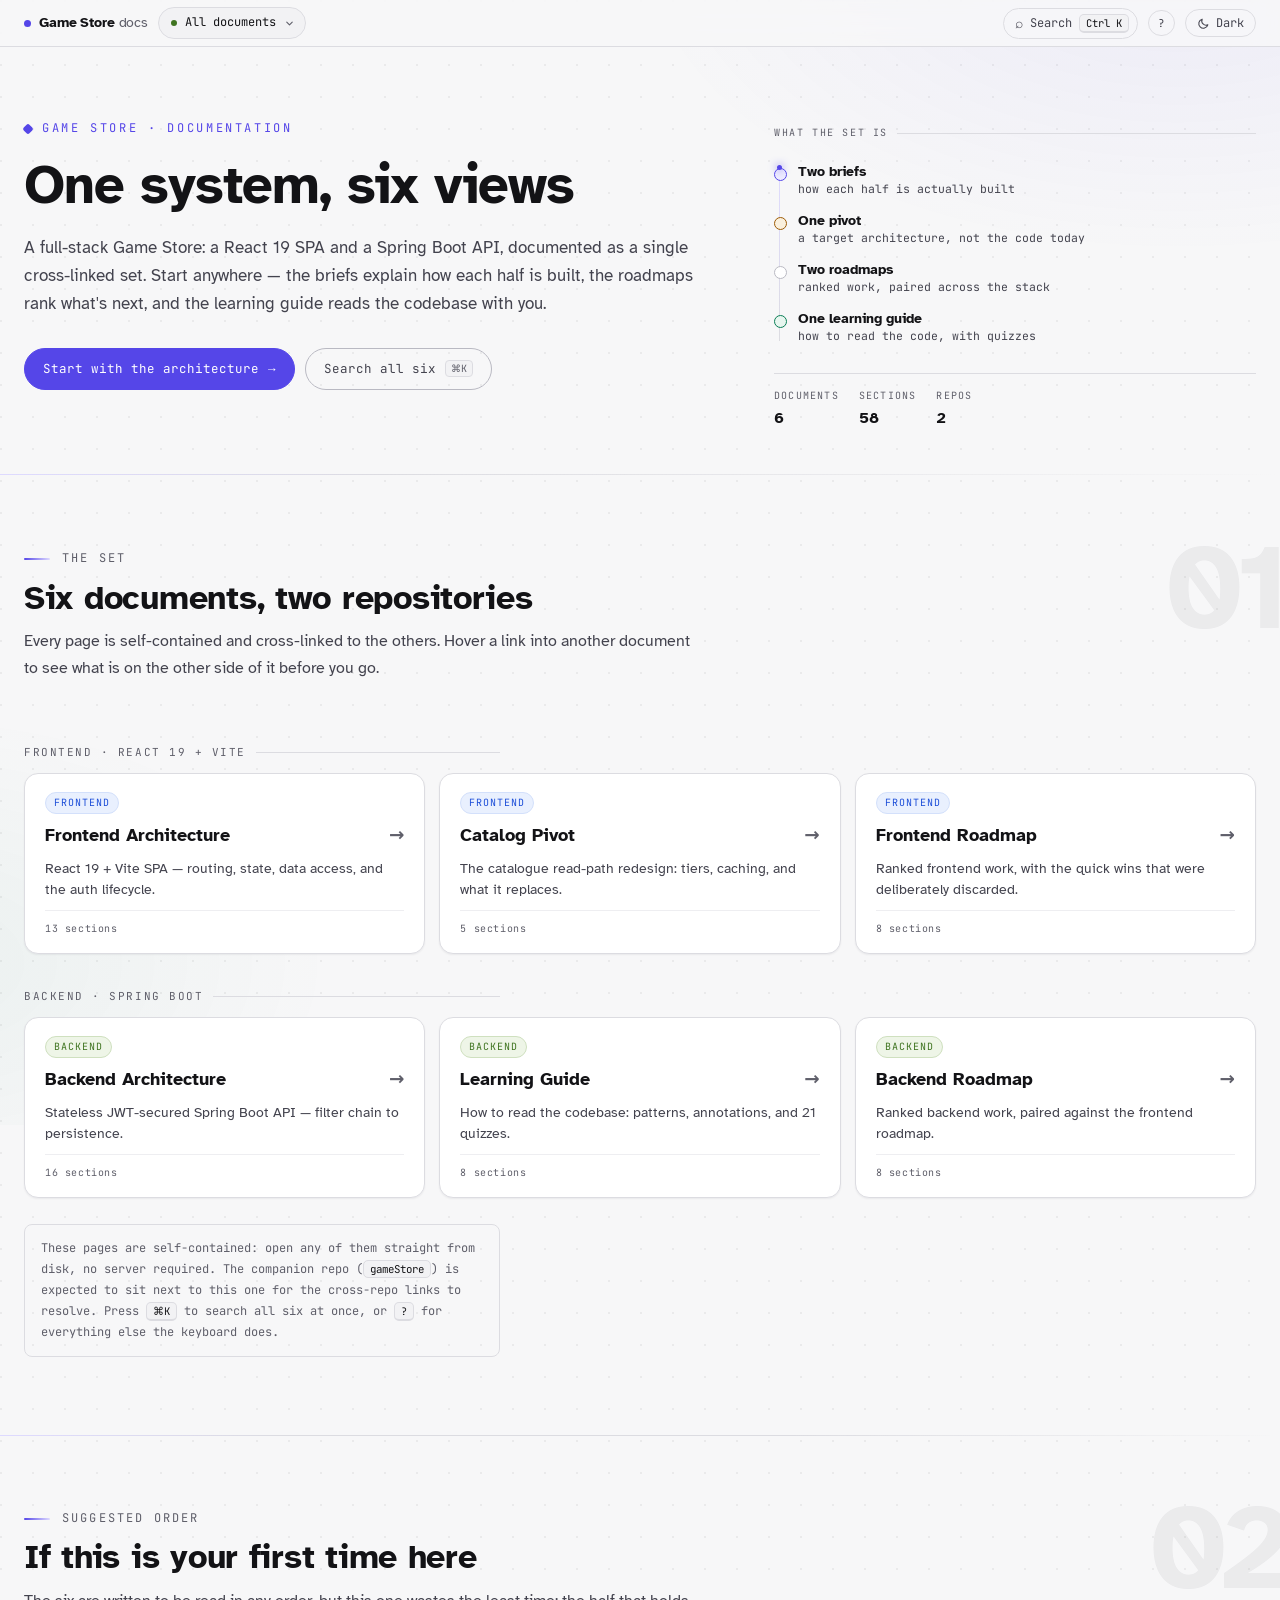
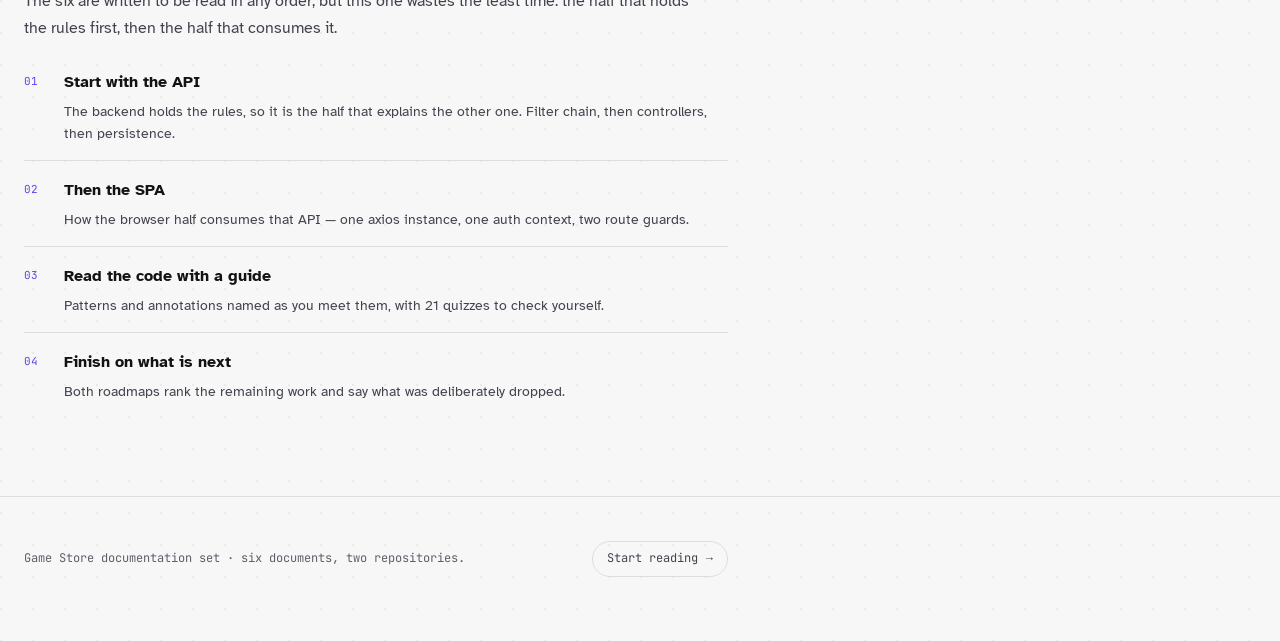
==== commit 25047029: "docs: put the design refresh back into _src, where it belongs The previous commit hand-edited the ei" ====
--- a/docs/index.html
+++ b/docs/index.html
@@ -19,8 +19,7 @@
 <!-- GS:CORE-CSS:START -->
 <style>
 /* ══════════════════════════════════════════════════════════════════
-   SHARED LAYER — byte-identical in all 8 Game Store documents.
-   Edit every copy together; they are diffed against each other in review.
+   GENERATED — edit docs/_src/core.css and run: node docs/_src/stamp.mjs
    Layers: fonts + core
    ══════════════════════════════════════════════════════════════════ */
 
@@ -1936,6 +1935,7 @@
 
   @media (max-width: 620px) { .fd-actions .fd-cta { width: 100%; justify-content: center; } }
 </style>
+
 <!-- GS:NAV:START -->
 <a class="skip-link" href="#gs-main">Skip to content</a>
 <nav class="doc-switch" aria-label="Documentation set">
@@ -1954,11 +1954,11 @@
         </svg>
       </summary>
       <div class="ds-pop">
-      <p class="ds-pop-h">Frontend · React 19 + Vite</p>
-        <a href="../../../GameStore/docs/architecture.html"><span class="t">Frontend Architecture</span><span class="d">React 19 + Vite SPA — routing, state, data access, auth lifecycle.</span></a>
-        <a href="../../../GameStore/docs/catalog-architecture.html"><span class="t">Catalog Pivot</span><span class="d">The catalogue read-path redesign: tiers, caching, what it replaces.</span></a>
-        <a href="../../../GameStore/docs/frontend-roadmap.html"><span class="t">Frontend Roadmap</span><span class="d">Ranked frontend work, and the quick wins deliberately discarded.</span></a>
-      <p class="ds-pop-h">Backend · Spring Boot</p>
+        <p class="ds-pop-h">Frontend · React 19 + Vite</p>
+        <a href="../../../GameStore/docs/architecture.html"><span class="t">Frontend Architecture</span><span class="d">React 19 + Vite SPA — routing, state, data access, and the auth lifecycle.</span></a>
+        <a href="../../../GameStore/docs/catalog-architecture.html"><span class="t">Catalog Pivot</span><span class="d">The catalogue read-path redesign: tiers, caching, and what it replaces.</span></a>
+        <a href="../../../GameStore/docs/frontend-roadmap.html"><span class="t">Frontend Roadmap</span><span class="d">Ranked frontend work, with the quick wins that were deliberately discarded.</span></a>
+        <p class="ds-pop-h">Backend · Spring Boot</p>
         <a href="architecture.html"><span class="t">Backend Architecture</span><span class="d">Stateless JWT-secured Spring Boot API — filter chain to persistence.</span></a>
         <a href="architecture-and-learning-guide.html"><span class="t">Learning Guide</span><span class="d">How to read the codebase: patterns, annotations, and 21 quizzes.</span></a>
         <a href="backend-roadmap.html"><span class="t">Backend Roadmap</span><span class="d">Ranked backend work, paired against the frontend roadmap.</span></a>
@@ -2069,7 +2069,7 @@
 
     <p class="fd-hint">
       These pages are self-contained: open any of them straight from disk, no server required.
-      The companion repo (<code>GameStore</code>) is expected to sit next to this one for the
+      The companion repo (<code>gameStore</code>) is expected to sit next to this one for the
       cross-repo links to resolve. Press <kbd>⌘K</kbd> to search all six at once, or
       <kbd>?</kbd> for everything else the keyboard does.
     </p>
@@ -2116,7 +2116,6 @@
     </ol>
   </div>
 </section>
-
 </main>
 
 <footer>
@@ -2137,7 +2136,7 @@
 <!-- GS:INDEX:END -->
 <!-- GS:CHROME-JS:START -->
 <script>
-/* SHARED LAYER — byte-identical in every document. Edit every copy together. */
+/* GENERATED — edit docs/_src/chrome.js and run: node docs/_src/stamp.mjs */
 /* ═══════════════════════════════════════════════════════════════════════════
    chrome.js — the behaviour every Game Store document gets
    ═══════════════════════════════════════════════════════════════════════════
@@ -3744,6 +3743,8 @@
     renderMermaid: function (nodes) { renderMermaid(nodes, renderedScheme() === "light"); }
   };
 })();
+
+
 </script>
 <!-- GS:CHROME-JS:END -->
 </html>
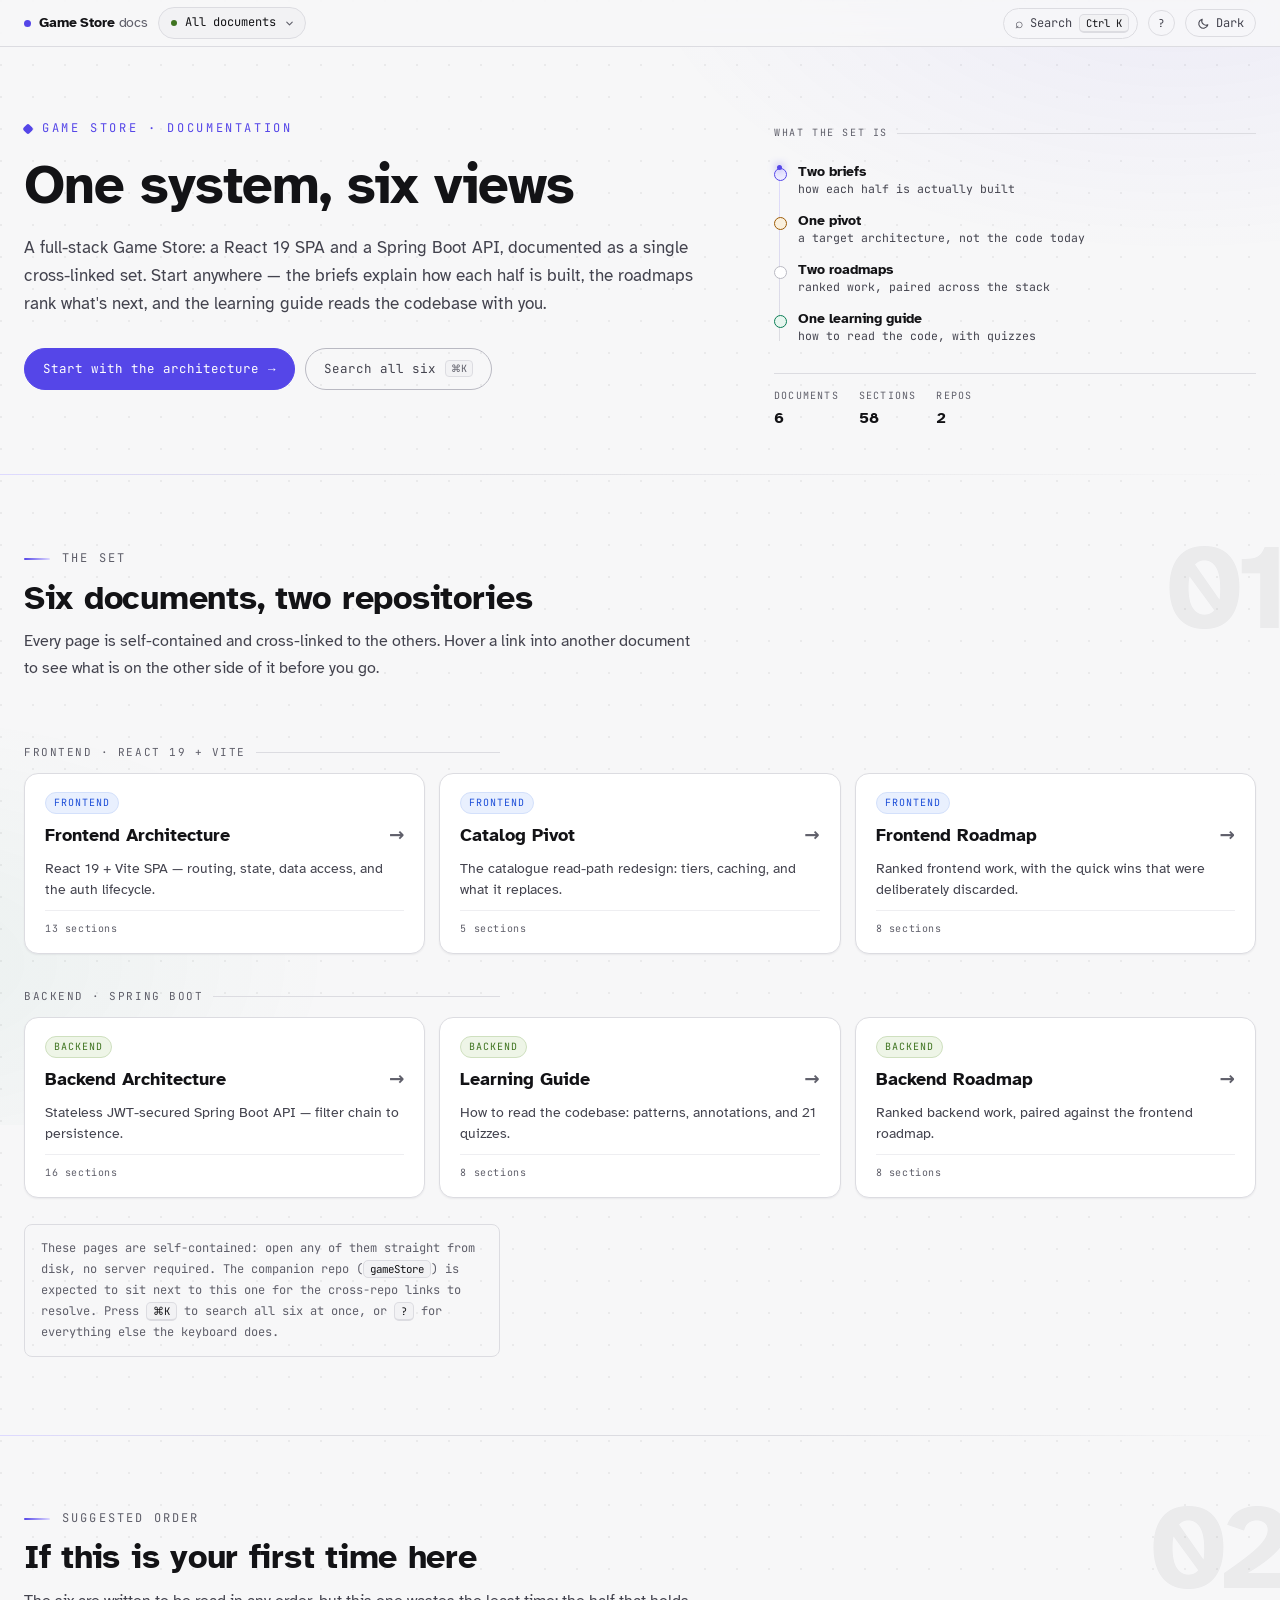
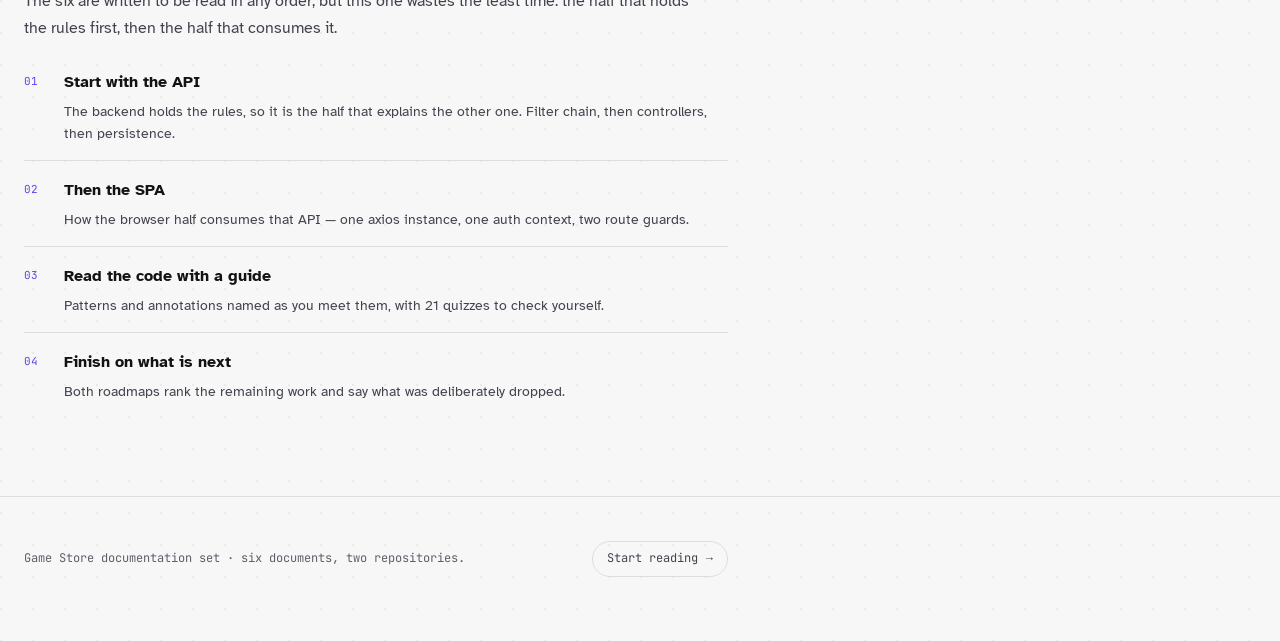
==== commit 547dd2aa: "Fix broken Mermaid diagrams, diagram fit, and mobile page overflow The copy-snippet enhancer appende" ====
--- a/docs/index.html
+++ b/docs/index.html
@@ -657,6 +657,19 @@
    clipping is what happens by default. */
 pre { overflow-x: auto; }
 
+/* `overflow-wrap: anywhere` is load-bearing, not cosmetic. An inline <code> in
+   these documents is usually a Java or TypeScript identifier, and an identifier
+   has no break opportunity in it: UsernamePasswordAuthenticationFilter is one
+   372px "word". Left unbreakable it sets the min-content width of every
+   ancestor, and on a 375px phone that pushed the whole document 373px wider
+   than the viewport — the page itself scrolled sideways, carrying the fixed
+   back-to-top button out past the right edge with it.
+
+   `anywhere` rather than `break-word` because only `anywhere` is taken into
+   account when the min-content size is computed; `break-word` breaks the line
+   but still reports the unbroken word as the minimum, which is the half that
+   was causing the overflow. Neither breaks anything that already fits — the
+   property only applies when there is nowhere else to break. */
 code {
   font-family: var(--mono);
   font-size: .9em;
@@ -665,6 +678,7 @@
   padding: 1px 6px;
   border-radius: 5px;
   color: var(--ink);
+  overflow-wrap: anywhere;
 }
 
 /* ── Section boundaries ───────────────────────────────────────────────────
@@ -835,7 +849,14 @@
 
 .ds-pop {
   position: absolute; top: calc(100% + 8px); left: 0; z-index: 40;
-  width: min(420px, calc(100vw - 32px));
+  /* The popover is absolutely positioned at the LEFT EDGE OF THE MENU, not of
+     the viewport, and the menu is itself inset by the switch bar's padding —
+     35px at phone width. So the budget is the viewport less that inset on the
+     left and a gutter on the right, not less one shell padding: at
+     `100vw - 32px` the pop measured 343px wide starting at x=35 and hung 3px
+     off the screen on every document. It is out of flow but still contributes
+     scrollable overflow, so it did that whether or not the menu was open. */
+  width: min(420px, calc(100vw - 2 * var(--shell-pad) - 24px));
   background: var(--panel); border: 1px solid var(--line-2);
   border-radius: var(--radius); box-shadow: var(--shadow-lg);
   padding: 8px; overflow: hidden;
@@ -2855,6 +2876,40 @@
     shell.appendChild(tools);
   }
 
+  /* ── Fit floor ──
+     With useMaxWidth:false a diagram carries its intrinsic width and the shell
+     scrolls whatever will not fit (diagram.css). That is the right trade for a
+     diagram far wider than its column and the wrong one for a diagram a few
+     percent over, which then scrolls for a difference no reader would have
+     noticed had it simply scaled.
+
+     So the SVG is allowed to scale down to its column — but only to a floor,
+     because past a point scaling is just a smaller illegible diagram. The
+     floor is a share of THIS diagram's own natural width, not a fixed pixel
+     value: diagram.css already notes that a fixed floor stretches a SMALL
+     diagram UP to meet it, and a per-diagram floor is the answer it points to.
+
+     Published as a custom property on the <pre> rather than as an inline style
+     on the <svg>, for two reasons. The browser re-resolves it on every resize
+     with no listener of ours; and the fullscreen view copies the <svg> markup
+     but not the <pre>, so the clone inherits no floor and still scales freely
+     to its dialog — which is exactly what the button is for. */
+  /* 0.75 is where scaling stops being the better half of the trade: the
+     sequence type is set at 13px, so the floor renders it at ~9.8px — small,
+     but still read at a glance. Below that a scaled diagram is just an
+     illegible diagram that also lost its scrollbar, so the floor binds and the
+     shell scrolls instead. It buys the two flow diagrams sitting at 1282 and
+     1338px a silent fit in a ~1016px column; the ones past ~1355px are wide
+     enough that no scale short of unreadable would have saved them. */
+  var FIT_FLOOR = 0.75;
+  function fitDiagram(el) {
+    var svg = el.querySelector("svg");
+    if (!svg) return;
+    var natural = parseFloat(svg.getAttribute("width"));
+    if (!natural) { el.style.removeProperty("--dg-floor"); return; }
+    el.style.setProperty("--dg-floor", Math.round(natural * FIT_FLOOR) + "px");
+  }
+
   function renderMermaid(nodes, light) {
     if (!window.mermaid || !nodes.length) return;
 
@@ -2869,6 +2924,7 @@
     try {
       window.mermaid.run({ nodes: nodes }).then(function () {
         nodes.forEach(function (el) {
+          fitDiagram(el);
           buildLegend(el);
           bindProse(el);
           addTools(el);
@@ -2900,9 +2956,34 @@
       // Rounded edges read as flow rather than circuitry, and the extra rank
       // spacing is what stops edge labels sitting on top of the arrowheads.
       flowchart: { curve: "basis", nodeSpacing: 46, rankSpacing: 62, padding: 14, useMaxWidth: false },
-      // mirrorActors doubles every participant along the bottom, which on
-      // these diagrams is a second row of names and no extra information.
-      sequence: { mirrorActors: false, boxMargin: 8, noteMargin: 12, messageAlign: "center", useMaxWidth: false },
+      /* mirrorActors doubles every participant along the bottom, which on
+         these diagrams is a second row of names and no extra information.
+
+         actorMargin/width/font sizes are tuned down from Mermaid's defaults
+         (50 / 150 / 14 / 16) because these are seven-to-nine participant
+         diagrams: at the defaults the widest measured 2569px, which no column
+         on the page can hold. At these values it is ~2365px and most of the
+         set lands between 640 and 1750 — see fitDiagram() for what happens to
+         whatever is still too wide.
+
+         actorMargin does NOT go below 32. Mermaid sizes an actor box from
+         `width`, not from the name inside it, so a name longer than the box
+         overhangs both edges and the margin is the only thing keeping it off
+         its neighbour. At 12 the saving looked far better — 2205px — because
+         the labels had quietly started overlapping: `AuthenticationController`
+         ran 11px into `AuthenticationService`, and four of the nine diagrams
+         had at least one collision. 32 is the first value that clears every
+         one of them, with 10px to spare.
+
+         `wrap` stays OFF deliberately. Turning it on does cut the widest to
+         ~1100px, but Mermaid breaks mid-word to do it: `GamesContro-ller`,
+         `PagedResponse<GameRespon-se>`, `/games/all?q=wit-cher`. Hyphenating
+         identifiers in an architecture diagram costs more than the scroll it
+         saves, and the wrapped lines then collide with the autonumber badges. */
+      sequence: {
+        mirrorActors: false, boxMargin: 8, noteMargin: 12, messageAlign: "center", useMaxWidth: false,
+        actorMargin: 32, width: 110, actorFontSize: 13, messageFontSize: 13
+      },
       er: { useMaxWidth: false },
       state: { useMaxWidth: false },
       themeVariables: themeVars(light)
@@ -3321,7 +3402,14 @@
                          function () {});
     });
 
-    [].slice.call(document.querySelectorAll("pre")).forEach(function (pre) {
+    /* `pre.mermaid` is deliberately excluded. Mermaid reads its diagram source
+       straight off the element's textContent, so a button appended in here is
+       read as a trailing `copy` line of diagram source: sequence diagrams then
+       fail outright with a "Syntax error" bomb, and flowcharts quietly grow a
+       stray node named "copy". Diagrams get their own copy + fullscreen tools
+       from addTools(), which appends to the .diagram-shell around the <pre>
+       rather than into it. */
+    [].slice.call(document.querySelectorAll("pre:not(.mermaid)")).forEach(function (pre) {
       if (pre.querySelector(".gs-copy")) return;
       var btn = document.createElement("button");
       btn.type = "button";
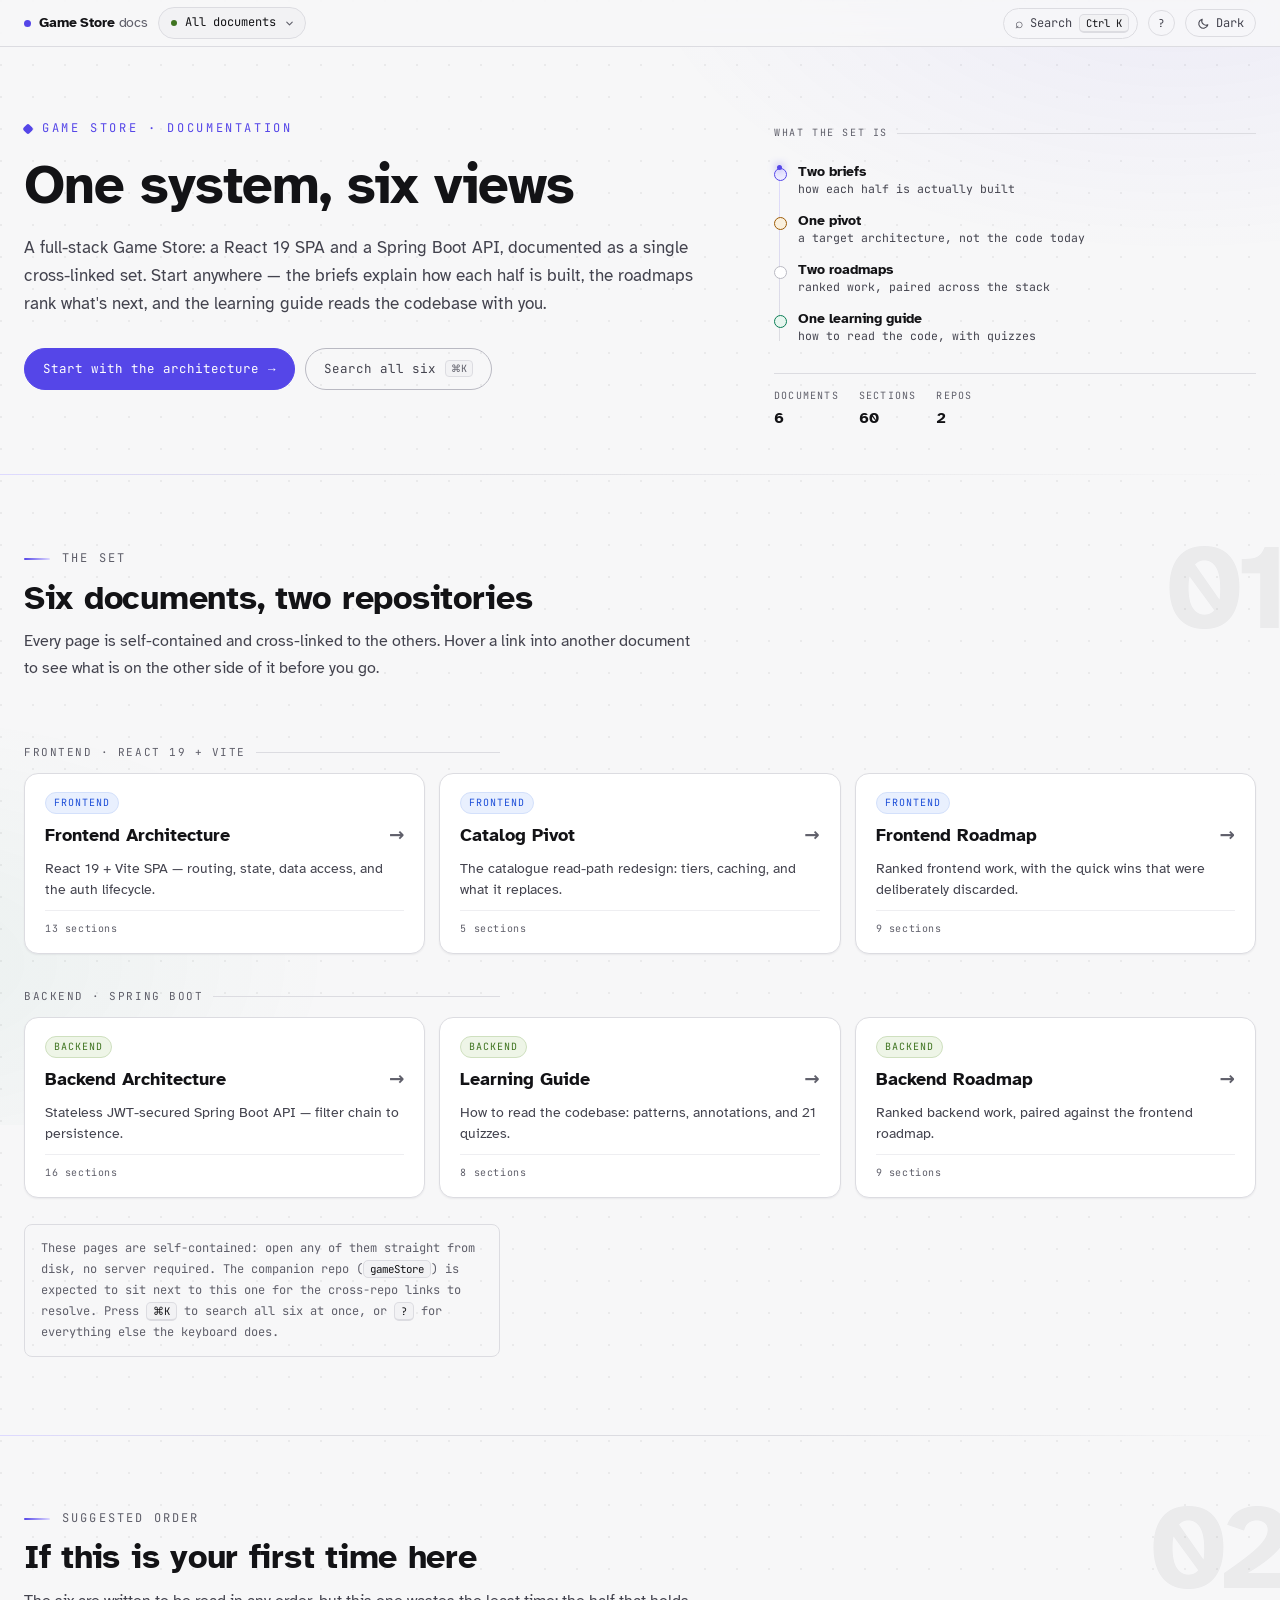
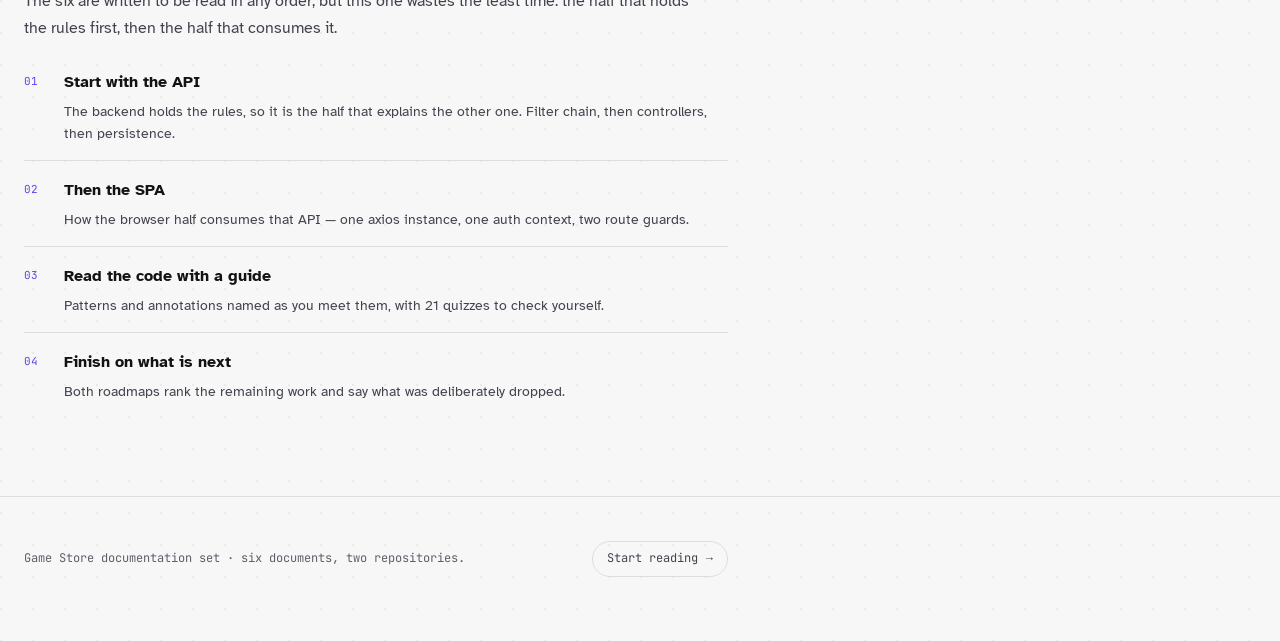
==== commit cbe642de: "docs: cover wishlist, orders, rewards, profile endpoints and the 404 backstop README gains Wishlist," ====
--- a/docs/index.html
+++ b/docs/index.html
@@ -1976,9 +1976,9 @@
       </summary>
       <div class="ds-pop">
         <p class="ds-pop-h">Frontend · React 19 + Vite</p>
-        <a href="../../../GameStore/docs/architecture.html"><span class="t">Frontend Architecture</span><span class="d">React 19 + Vite SPA — routing, state, data access, and the auth lifecycle.</span></a>
-        <a href="../../../GameStore/docs/catalog-architecture.html"><span class="t">Catalog Pivot</span><span class="d">The catalogue read-path redesign: tiers, caching, and what it replaces.</span></a>
-        <a href="../../../GameStore/docs/frontend-roadmap.html"><span class="t">Frontend Roadmap</span><span class="d">Ranked frontend work, with the quick wins that were deliberately discarded.</span></a>
+        <a href="../../gameStore/docs/architecture.html"><span class="t">Frontend Architecture</span><span class="d">React 19 + Vite SPA — routing, state, data access, and the auth lifecycle.</span></a>
+        <a href="../../gameStore/docs/catalog-architecture.html"><span class="t">Catalog Pivot</span><span class="d">The catalogue read-path redesign: tiers, caching, and what it replaces.</span></a>
+        <a href="../../gameStore/docs/frontend-roadmap.html"><span class="t">Frontend Roadmap</span><span class="d">Ranked frontend work, with the quick wins that were deliberately discarded.</span></a>
         <p class="ds-pop-h">Backend · Spring Boot</p>
         <a href="architecture.html"><span class="t">Backend Architecture</span><span class="d">Stateless JWT-secured Spring Boot API — filter chain to persistence.</span></a>
         <a href="architecture-and-learning-guide.html"><span class="t">Learning Guide</span><span class="d">How to read the codebase: patterns, annotations, and 21 quizzes.</span></a>
@@ -2046,19 +2046,19 @@
 
     <p class="fd-col-h">Frontend · React 19 + Vite</p>
     <div class="fd-grid">
-      <a class="fd-card role-fe" data-doc="fe-arch" href="../../../GameStore/docs/architecture.html">
+      <a class="fd-card role-fe" data-doc="fe-arch" href="../../gameStore/docs/architecture.html">
         <span class="fd-role">frontend</span>
         <span class="fd-title">Frontend Architecture</span>
         <span class="fd-blurb">React 19 + Vite SPA — routing, state, data access, and the auth lifecycle.</span>
         <span class="fd-meta"></span>
       </a>
-      <a class="fd-card role-fe" data-doc="fe-catalog" href="../../../GameStore/docs/catalog-architecture.html">
+      <a class="fd-card role-fe" data-doc="fe-catalog" href="../../gameStore/docs/catalog-architecture.html">
         <span class="fd-role">frontend</span>
         <span class="fd-title">Catalog Pivot</span>
         <span class="fd-blurb">The catalogue read-path redesign: tiers, caching, and what it replaces.</span>
         <span class="fd-meta"></span>
       </a>
-      <a class="fd-card role-fe" data-doc="fe-roadmap" href="../../../GameStore/docs/frontend-roadmap.html">
+      <a class="fd-card role-fe" data-doc="fe-roadmap" href="../../gameStore/docs/frontend-roadmap.html">
         <span class="fd-role">frontend</span>
         <span class="fd-title">Frontend Roadmap</span>
         <span class="fd-blurb">Ranked frontend work, with the quick wins that were deliberately discarded.</span>
@@ -2116,7 +2116,7 @@
       <li class="fd-step">
         <span class="fs-n">02</span>
         <div>
-          <a class="fs-h" href="../../../GameStore/docs/architecture.html">Then the SPA</a>
+          <a class="fs-h" href="../../gameStore/docs/architecture.html">Then the SPA</a>
           <p class="fs-why">How the browser half consumes that API — one axios instance, one auth context, two route guards.</p>
         </div>
       </li>
@@ -2130,7 +2130,7 @@
       <li class="fd-step">
         <span class="fs-n">04</span>
         <div>
-          <a class="fs-h" href="../../../GameStore/docs/frontend-roadmap.html">Finish on what is next</a>
+          <a class="fs-h" href="../../gameStore/docs/frontend-roadmap.html">Finish on what is next</a>
           <p class="fs-why">Both roadmaps rank the remaining work and say what was deliberately dropped.</p>
         </div>
       </li>
@@ -2152,7 +2152,7 @@
 <script>
 /* GENERATED by docs/_src/build-index.mjs — do not edit. */
 window.GS_SEARCH_META = {"fe-arch":{"title":"Frontend Architecture","role":"frontend","file":"architecture.html"},"fe-catalog":{"title":"Catalog Pivot","role":"frontend","file":"catalog-architecture.html"},"fe-roadmap":{"title":"Frontend Roadmap","role":"frontend","file":"frontend-roadmap.html"},"be-arch":{"title":"Backend Architecture","role":"backend","file":"architecture.html"},"be-learn":{"title":"Learning Guide","role":"backend","file":"architecture-and-learning-guide.html"},"be-roadmap":{"title":"Backend Roadmap","role":"backend","file":"backend-roadmap.html"}};
-window.GS_SEARCH = [{"doc":"fe-arch","id":"overview","title":"The whole system on one page","kicker":"§ 1 · System Overview","text":"§ 1 · System Overview The whole system on one page Three tiers, one boundary. The browser holds the user (and the token). The Spring Boot API holds the rules. MySQL holds the data. Every write crosses the amber auth boundary; every byte on the wire is JSON. Diagram 1 · the request path as it stands today — amber marks the JWT / auth boundary.","kind":"section"},{"doc":"fe-arch","id":"layers","title":"What lives where","kicker":"§ 2 · Interactive Layer Explorer","text":"§ 2 · Interactive Layer Explorer What lives where Click a layer to see the files that live inside it and the job each one does. Every request crosses all three, in this order — the browser sends, the API validates and orchestrates, the database answers. Layer 1 · Presentation React SPA User-facing UI, routing, local auth state, HTTP client. Layer 2 · Application Spring Boot…","kind":"section"},{"doc":"fe-arch","id":"flows","title":"How the code handles a request","kicker":"§ 3 · Data Flow Walkthroughs","text":"§ 3 · Data Flow Walkthroughs How the code handles a request Four end-to-end journeys, each with the sequence on the left and the code path on the right. Every step names the file it happens in, so you can jump from a diagram arrow to a real line of code. Amber steps cross the auth boundary; green steps touch the database; red steps raise or handle an error. A User logs in B…","kind":"section"},{"doc":"fe-arch","id":"auth-state","title":"Every state AuthContext can be in","kicker":"§ 4 · Client Auth State Machine","text":"§ 4 · Client Auth State Machine Every state AuthContext can be in Auth is not just \"logged in / out\". The context has a startup phase where it doesn't yet know, and every transition is triggered by exactly one event. The router waits for Loading to end before deciding where to send anyone. Diagram 3 · isLoading is a distinct state, not a boolean flavor of \"logged out\" — that's…","kind":"section"},{"doc":"fe-arch","id":"model","title":"Three entities, one join","kicker":"§ 5 · Data Model","text":"§ 5 · Data Model Three entities, one join A user can own many games; a game can be owned by many users. Purchase is the join table, carrying the timestamp and nothing else. It does not snapshot the price yet — so editing a game's price silently rewrites what past revenue looks like. The backend brief argues the fix in § 12 · Persistence Strategy : a purchase is history, so…","kind":"section"},{"doc":"fe-arch","id":"anatomy","title":"What actually crosses the wire","kicker":"§ 6 · Request Anatomy","text":"§ 6 · Request Anatomy What actually crosses the wire Hover any underlined segment to see what that field means and who reads it. Left is what the browser sends; right is what Spring answers with. Request · authenticated read Response · 200 OK Request · login Response · signed JWT","kind":"section"},{"doc":"fe-arch","id":"failure","title":"What can go wrong, and who catches it","kicker":"§ 7 · Failure Modes","text":"§ 7 · Failure Modes What can go wrong, and who catches it A short catalog of the error paths, mapped to the code that handles each one. The extended state (§ 9) upgrades several of these from \"silent console error\" to \"toast the user sees\". 401 · Unauthorized Bad credentials on login Path matches /auth/** , so the response interceptor does not log the user out — LoginPage…","kind":"section"},{"doc":"fe-arch","id":"features","title":"Three low-effort, high-signal features","kicker":"§ 8 · The Increment","text":"§ 8 · The Increment Three low-effort, high-signal features Each plugs into scaffolding that already exists — axios interceptors, a GlobalExceptionHandler , the shared GameGrid , and existing entity fields — so nothing here touches the schema, the auth model, or the timeline. 01 / UX POLISH Skeleton loaders Swap the plain \"Loading games…\" text for shimmer cards that mirror…","kind":"section"},{"doc":"fe-arch","id":"extended","title":"The same backbone, three features overlaid","kicker":"§ 9 · Extended State","text":"§ 9 · Extended State The same backbone, three features overlaid Green nodes are net-new; indigo nodes are existing pieces that gain responsibility. Note the search path now terminates at the database instead of the browser. Diagram 4 · the extended request path. Unmarked nodes already exist and are untouched; the key below is generated from what the diagram actually colours.","kind":"section"},{"doc":"fe-arch","id":"maturity","title":"Where this project is, and where it's going","kicker":"§ 10 · Maturity Ladder","text":"§ 10 · Maturity Ladder Where this project is, and where it's going Four honest stages from \"runs on my machine\" to \"the version I'd defend in a system-design interview.\" The marker below is pinned to today. Each rung says what it proves to a reviewer — because a portfolio is judged on the evidence it produces, not the intentions behind it. You are here Stage 0 Current State…","kind":"section"},{"doc":"fe-arch","id":"roadmap","title":"What to build next — and what to deliberately skip","kicker":"§ 11 · Roadmap Board","text":"§ 11 · Roadmap Board What to build next — and what to deliberately skip Every candidate improvement scored on difficulty , effort and impact , with a verdict. Filter by stage. The Skip column is not filler — knowing what not to build is the clearest signal of engineering judgment on this page. All Next Milestone Portfolio Ready Best Case Deliberately Skip Deploy publicly Do it…","kind":"section"},{"doc":"fe-arch","id":"scorecard","title":"Honest now, with a target to close to","kicker":"§ 12 · Architecture Scorecard","text":"§ 12 · Architecture Scorecard Honest now, with a target to close to Nine dimensions, scored out of 10. The bars show today; toggle to reveal the Stage-2 target. The gap is the point — a scorecard with everything at 10 is a scorecard nobody believes. Show target state → Now Target (Portfolio Ready) Layering & structure controller · service · repo · dto 9 Security JWT · RBAC ·…","kind":"section"},{"doc":"fe-arch","id":"checklist","title":"The 90-second review, from the other side of the table","kicker":"§ 13 · Recruiter Checklist","text":"§ 13 · Recruiter Checklist The 90-second review, from the other side of the table This is roughly what a senior engineer checks in the first minute and a half of opening your repo. Tick items off as you land them — your progress is saved in this browser. 0 / 0 ready for review Reset README has a live demo link at the top the first thing anyone looks for Demo credentials…","kind":"section"},{"doc":"fe-catalog","id":"system","title":"Four tiers, one owner of truth","kicker":"The System","text":"The System Four tiers, one owner of truth RAWG is treated as a source , never as the system of record. Everything the store actually sells — price, ownership, order history — is written and owned locally. Client · React SPA Browse / Search TanStack Query ?search= & page= in URL Cart & Checkout useCart() — server cart, no CartContext AuthContext jwt-decode · localStorage client…","kind":"section"},{"doc":"fe-catalog","id":"problem","title":"You cannot foreign-key across a network boundary","kicker":"The Core Problem","text":"The Core Problem You cannot foreign-key across a network boundary An order_items row needs to point at a product. If the product only exists as RAWG id 3328 , the database can enforce nothing — and purchase history is one upstream edit away from lying to the customer. Naive passthrough Rejected Store the remote id as a loose column and resolve it at render time. Nothing is…","kind":"section"},{"doc":"fe-catalog","id":"identity","title":"Composite keys, and nothing is ever deleted","kicker":"Identity","text":"Identity Composite keys, and nothing is ever deleted Two constraints on the games table carry most of the design’s weight. UNIQUE (source, external_id) Never external_id alone — RAWG id 3498 and IGDB id 3498 are different games. Hand-entered rows carry source='LOCAL' with a null external id, and because MySQL treats nulls as distinct in a unique index, unlimited local rows…","kind":"section"},{"doc":"fe-catalog","id":"read-path","title":"Three tiers, cheapest first","kicker":"Read Path","text":"Read Path Three tiers, cheapest first RAWG’s free tier allows 20 000 requests a month — roughly 660 a day. A single afternoon of hot-reloading a search box would eat 500 of them. The ordering below is what makes that a non-issue, and it is also what turns a RAWG outage into a banner instead of an error page. Tier 1 · in-process Caffeine Search 10 min, detail 24 h, genres 7…","kind":"section"},{"doc":"fe-catalog","id":"flow","title":"Search to receipt, end to end","kicker":"The Flow","text":"The Flow Search to receipt, end to end Step 04 is the pivot the whole architecture turns on — the moment remote data acquires a local primary key, and every downstream feature gets to be ordinary. Guest searches “witcher” React issues GET /api/catalog/games?q=witcher&page=1 . No token required — the catalog is permitAll , so the store is browsable before signup. Cache ladder…","kind":"section"},{"doc":"fe-roadmap","id":"progress","title":"progress","kicker":"","text":"0 / 0 frontend tasks complete Reset Frontend items are tracked here. Backend items live in gameStore-backend/docs/backend-roadmap.html — the two files keep separate progress.","kind":"section"},{"doc":"fe-roadmap","id":"build-order","title":"What blocks what — including across the repo boundary","kicker":"Build order · at a glance","text":"Build order · at a glance What blocks what — including across the repo boundary An arrow means must land first . The frontend's own gate is the design-system decision ( F6 ): almost every Phase-2 UI task gets rewritten if it is done first. The dashed arrows are the ones that bite — two Phase-0/3 items cannot be finished until backend work in the other repo ships. Only items…","kind":"section"},{"doc":"fe-roadmap","id":"phase-0","title":"Get the SPA onto a URL, and make the docs reachable","kicker":"Phase 0 · Unblock deployment","text":"Phase 0 · Unblock deployment Get the SPA onto a URL, and make the docs reachable The frontend's share of the deploy work is small — the backend carries most of it. What matters here is that VITE_API_URL is inlined at build time, so the API's public origin has to exist before the production bundle is built. Gate F2 cannot be verified until the backend's B1 (CORS from env) and…","kind":"section"},{"doc":"fe-roadmap","id":"phase-1","title":"Pick one design system before writing any more CSS","kicker":"Phase 1 · Design-system focus","text":"Phase 1 · Design-system focus Pick one design system before writing any more CSS The roadmap card in the architecture brief says \"Chakra and Bootstrap and react-bootstrap and two icon sets — a reviewer spots this in ten seconds.\" The audit found it is sharper than that: this is a custom-CSS app , and almost every UI dependency is removable. Gate This phase gates Phase 2.…","kind":"section"},{"doc":"fe-roadmap","id":"phase-2","title":"The gap the docs never admit","kicker":"Phase 2 · Responsive & UX","text":"Phase 2 · Responsive & UX The gap the docs never admit The recruiter checklist in the architecture brief has a line for \"app works on a phone screen — reviewers open links on mobile\". Nothing else in the docs flags responsiveness, and the stylesheet says it is unmet. Once there is a public URL, this becomes the most likely thing to go wrong in front of an actual reviewer. F9…","kind":"section"},{"doc":"fe-roadmap","id":"phase-3","title":"Stop refetching everything, and start proving it works","kicker":"Phase 3 · Data layer & tests","text":"Phase 3 · Data layer & tests Stop refetching everything, and start proving it works Most of this phase is gated on backend work — there is no point consuming pagination that does not exist. The two items that are not gated are the test suite and code-splitting, and both are worth doing the moment the design system settles. F13 Consume server-side search & pagination Do it…","kind":"section"},{"doc":"fe-roadmap","id":"pairings","title":"Nine places where doing one side alone is wasted work","kicker":"Cross-stack · Recommended Pairings","text":"Cross-stack · Recommended Pairings Nine places where doing one side alone is wasted work The backend and frontend live in separate repos, which makes it easy to finish a task that cannot be verified — or worse, ship an API shape the client then has to absorb twice. These pairs should be tackled in the same sitting. This section is duplicated verbatim in the backend roadmap. P1…","kind":"section"},{"doc":"fe-roadmap","id":"skipped","title":"Four shortcuts that look cheap and cost more later","kicker":"Discarded · Quick wins that aren't","text":"Discarded · Quick wins that aren't Four shortcuts that look cheap and cost more later All four are genuinely fast, and all four would have to be redone. They are listed so the decision is on the record rather than rediscovered. ✕ Add skeletons or breakpoints before F6 Skip Both are tempting because they are visible and quick. Both get written against Bootstrap's grid and then…","kind":"section"},{"doc":"fe-roadmap","id":"phase-0","title":"F1 · One API base-URL constant, not two","kicker":"Blocker","text":"v-crit\"> F1 One API base-URL constant, not two Blocker The fallback literal \"http://localhost:8181\" is duplicated in two files. When the deployed origin changes, one of them will be missed — and the one that gets missed is the RBAC demo page, which is exactly the page a reviewer clicks. Duplicated at services/api.ts:5 and pages/DemoPage.tsx:9 . Export a single constant and…","kind":"task","ref":"F1"},{"doc":"fe-roadmap","id":"phase-0","title":"F2 · Deploy the SPA to Cloudflare Pages","kicker":"Critical","text":"v-crit\"> F2 Deploy the SPA to Cloudflare Pages Critical Half the \"single biggest gap today\". A live link changes how every other part of the project is read — the briefs' own scorecard puts deployability at 2/10 and calls it the load-bearing number. Build with VITE_API_URL set to the deployed API origin. Add an SPA fallback rewrite so deep links like /games/7 do not 404 on…","kind":"task","ref":"F2"},{"doc":"fe-roadmap","id":"phase-0","title":"F3 · Publish the frontend briefs to GitHub Pages","kicker":"Quick win","text":"v-do\"> F3 Publish the frontend briefs to GitHub Pages Quick win Highest leverage-per-minute item on either board. These briefs are the project's strongest artefact and are currently only readable by cloning the repo. Covers docs/architecture.html , docs/catalog-architecture.html and this roadmap. The cross-doc switcher currently links across repos with relative filesystem…","kind":"task","ref":"F3"},{"doc":"fe-roadmap","id":"phase-0","title":"F4 · Correct the stale claims in the README","kicker":"Quick win","text":"v-do\"> F4 Correct the stale claims in the README Quick win Three things the README says that the code no longer does. Doc drift is cheap to fix and expensive to be caught on — a reviewer who finds one stops trusting the rest. It advertises a separate /admin/login , which is now a <Navigate to=\"/login\"> at routes/AppRoutes.tsx:57 . The structure tree omits src/utils/ ,…","kind":"task","ref":"F4"},{"doc":"fe-roadmap","id":"phase-1","title":"F5 · Remove the UI dependencies nothing uses","kicker":"Gate","text":"v-crit\"> F5 Remove the UI dependencies nothing uses Gate Three of the four UI packages are effectively dead weight, and the bundle pays for all of them. react-bootstrap has zero imports anywhere in src/ . react-icons is imported only by components/ui/color-mode.tsx , whose own exports ( useColorMode , useColorModeValue , ColorModeButton ) are never imported by anything. Chakra…","kind":"task","ref":"F5"},{"doc":"fe-roadmap","id":"phase-1","title":"F6 · Decide Bootstrap's fate — commit or extract","kicker":"Gate","text":"v-crit\"> F6 Decide Bootstrap's fate — commit or extract Gate Bootstrap's CSS and its JavaScript bundle are both global imports, and Bootstrap-ish class names appear across 13 files — yet the real design system is the hand-written stylesheet. Either commit to Bootstrap properly or lift those classes into App.css and drop it. Imports at main.tsx:7 (CSS) and :9 (JS bundle). The…","kind":"task","ref":"F6"},{"doc":"fe-roadmap","id":"phase-1","title":"F7 · Delete the dead code","kicker":"Quick win","text":"v-do\"> F7 Delete the dead code Quick win Four things in the tree that nothing reaches. Each one costs a reviewer time to rule out. assets/gameData.ts — 411 lines of fixtures, referenced only in a comment. getFieldErrors at utils/apiError.ts:77 — exported, never imported. components/AboutGame.tsx and components/MyButton.tsx — excluded from both the ESLint config and…","kind":"task","ref":"F7"},{"doc":"fe-roadmap","id":"phase-1","title":"F8 · Give Prettier a config and a script","kicker":"Quick win","text":"v-do\"> F8 Give Prettier a config and a script Quick win Prettier is installed and does nothing — no config file, no format script. Fifteen minutes, and it makes every subsequent diff smaller. package.json lists prettier under devDependencies; scripts are only dev , build , lint , preview . Effort ~15 min Impact Low–Medium <","kind":"task","ref":"F8"},{"doc":"fe-roadmap","id":"phase-2","title":"F9 · Add width-based breakpoints","kicker":"Critical","text":"v-crit\"> F9 Add width-based breakpoints Critical The stylesheet contains exactly one @media rule, and it is a capability query, not a breakpoint. With a fixed sidebar and a grid layout, the app almost certainly does not survive a 375px viewport — which is what a reviewer opening the link on a phone will see. App.css — 1394 lines, one @media (hover: none) at :1241 , zero width…","kind":"task","ref":"F9"},{"doc":"fe-roadmap","id":"phase-2","title":"F10 · Skeleton loaders instead of \"Loading…\" text","kicker":"Do it","text":"v-do\"> F10 Skeleton loaders instead of \"Loading…\" text Do it Cheap, and disproportionately changes how finished the app feels. The scaffolding is already there — shimmer cards mirroring GameCard drop straight into the shared grid. Plain strings today at HomePage.tsx:24 , BrowsePage.tsx:87 , LibraryPage.tsx:23 , AdminDashBoard.tsx:110 . Reuse components/game/GameGrid.tsx . Also…","kind":"task","ref":"F10"},{"doc":"fe-roadmap","id":"phase-2","title":"F11 · ErrorBoundary, toasts, and a 5xx path in the interceptor","kicker":"Do it","text":"v-do\"> F11 ErrorBoundary, toasts, and a 5xx path in the interceptor Do it The 401 handling is genuinely thoughtful, and it is the only case handled centrally. A 500 or a dropped connection falls through to a page-local string, and a render-time throw takes the whole app to a blank screen. services/api.ts:22-34 handles 401 only. No ErrorBoundary exists anywhere in src/ .…","kind":"task","ref":"F11"},{"doc":"fe-roadmap","id":"phase-2","title":"F12 · Accessibility pass on the interactive bits","kicker":"Do it","text":"v-do\"> F12 Accessibility pass on the interactive bits Do it Only four source files carry any ARIA at all. Worth noting the irony: the architecture docs gate their own animations on prefers-reduced-motion , so the documentation is currently more accessible than the application it describes. components/UserAvatar.tsx:45-58 — a dropdown with no aria-expanded , no aria-haspopup ,…","kind":"task","ref":"F12"},{"doc":"fe-roadmap","id":"phase-3","title":"F13 · Consume server-side search & pagination","kicker":"Do it","text":"v-do\"> F13 Consume server-side search & pagination Do it Search currently downloads the entire catalogue and filters it in the browser. The architecture brief is explicit that this is \"a temporary shape while /games/search lands\" — this is the task that lands it. services/gameService.ts — both search and getByGenre call getAll() internally. Put ?search= and page= in the URL so…","kind":"task","ref":"F13"},{"doc":"fe-roadmap","id":"phase-3","title":"F14 · Make the Library page show the user's actual library","kicker":"Shipped ✓","text":"v-do\"> F14 Make the Library page show the user's actual library Shipped ✓ Done (2026-08-07), with the full cart flow. The page no longer presents the whole store as owned — it reads GET /purchases/me and maps each purchase's game into the grid. Shipped alongside a new cart (localStorage-backed CartContext , per-user keyed), a CartPage that checks out via POST /purchases , and…","kind":"task","ref":"F14"},{"doc":"fe-roadmap","id":"phase-3","title":"F15 · Introduce a query cache (TanStack Query)","kicker":"Do it","text":"v-do\"> F15 Introduce a query cache (TanStack Query) Do it Partially addressed (2026-08-07). A lightweight interim cache now sits behind gameService.getAll() / getById() — a module-level read-through store with a 60s TTL, invalidated on create/update/delete. The full TanStack Query migration below still stands; this just stops the worst of the duplicate refetching in the…","kind":"task","ref":"F15"},{"doc":"fe-roadmap","id":"phase-3","title":"F16 · Stand up Vitest + React Testing Library","kicker":"Later","text":"v-later\"> F16 Stand up Vitest + React Testing Library Later There is no test infrastructure at all — no runner, no config, no test script, not one test file. The brief's verdict is \"Later\" and it is defensible: the backend already has 20 tests, so this raises the floor rather than the ceiling. But it is the only remaining unticked box on the recruiter checklist that you…","kind":"task","ref":"F16"},{"doc":"fe-roadmap","id":"phase-3","title":"F17 · Code-split the routes","kicker":"Later","text":"v-later\"> F17 Code-split the routes Later Every page is a static import, so an anonymous visitor downloads the entire admin portal before seeing the home page. Small change, measurable effect on first paint. routes/AppRoutes.tsx — wrap page imports in React.lazy with a Suspense fallback. Best done after F10 so the fallback is the skeleton, not a bare string. Effort ~2 hrs…","kind":"task","ref":"F17"},{"doc":"fe-roadmap","id":"phase-3","title":"F18 · Cart, checkout, and silent token renewal","kicker":"Later","text":"v-later\"> F18 Cart, checkout, and silent token renewal Later The last of the Stage-3 work. Token expiry is checked exactly once, when the token is applied — so a session that dies mid-use is discovered only when the server rejects a request and the app hard-reloads to the login page. Expiry check at context/AuthContext.tsx:70 ; the hard redirect is at services/api.ts:30 . The…","kind":"task","ref":"F18"},{"doc":"fe-roadmap","id":"skipped","title":"FS1 · Add skeletons or breakpoints before F6","kicker":"Skip","text":"v-skip\"> ✕ Add skeletons or breakpoints before F6 Skip Both are tempting because they are visible and quick. Both get written against Bootstrap's grid and then rewritten the moment the design-system decision lands. Order matters more than speed here. <","kind":"task","ref":"FS1"},{"doc":"fe-roadmap","id":"skipped","title":"FS2 · Install a toast library now","kicker":"Skip","text":"v-skip\"> ✕ Install a toast library now Skip Adds a fifth UI dependency to a project whose main frontend problem is that it already has too many — and the design-system decision may supply a toast primitive for free. <","kind":"task","ref":"FS2"},{"doc":"fe-roadmap","id":"skipped","title":"FS3 · Wire up the colour-mode toggle","kicker":"Skip","text":"v-skip\"> ✕ Wire up the colour-mode toggle Skip Looks like finishing something half-built. It is not: main.tsx:15 forces dark deliberately, and the app's entire visual identity is a dark theme. Making the toggle work means authoring a light theme for 1394 lines of CSS — that is net-new scope, not a fix. <","kind":"task","ref":"FS3"},{"doc":"fe-roadmap","id":"skipped","title":"FS4 · Paginate client-side over getAll()","kicker":"Skip","text":"v-skip\"> ✕ Paginate client-side over getAll() Skip Gives the appearance of pagination while still downloading the whole catalogue, and cements a component API that server-side paging will invalidate. Wait for B10 . <","kind":"task","ref":"FS4"},{"doc":"be-arch","id":"overview","title":"The API on one page","kicker":"§ 1 · System Overview","text":"§ 1 · System Overview The API on one page A request enters through the servlet filter chain, gets authenticated and authorized, then is dispatched to a controller. From there it flows down through a service to a repository, and Hibernate turns the call into SQL. Amber marks the auth boundary; Spring-green marks framework machinery you configure but don't hand-write. Diagram 1…","kind":"section"},{"doc":"be-arch","id":"layers","title":"What lives where","kicker":"§ 2 · Interactive Layer Explorer","text":"§ 2 · Interactive Layer Explorer What lives where Click a layer to see the classes inside it and the job each one does. A request passes through them top to bottom: the security layer decides if you may proceed, controllers decide what was asked, services decide how to do it, and repositories decide where the data lives. Layer 0 · Edge Security & Config CORS, filter chain,…","kind":"section"},{"doc":"be-arch","id":"lifecycle","title":"The filter gauntlet, in order","kicker":"§ 3 · Request Lifecycle","text":"§ 3 · Request Lifecycle The filter gauntlet, in order Order is everything in Spring Security — rules and filters are evaluated first-match-wins, top to bottom. This is the exact sequence every non-preflight request runs before your controller code executes. Stage 1 · Framework CorsFilter Registered at HIGHEST_PRECEDENCE so preflight OPTIONS is answered before anything else.…","kind":"section"},{"doc":"be-arch","id":"flows","title":"How the code handles a request","kicker":"§ 4 · Data Flow Walkthroughs","text":"§ 4 · Data Flow Walkthroughs How the code handles a request Four end-to-end journeys, each pairing the sequence diagram with the code path. Every step names the file it happens in. Amber steps cross the auth boundary; green steps touch the database; red steps raise or map an error. A Register B Authenticate C Validated read D Admin write Step 1 · Controller Bind body, delegate…","kind":"section"},{"doc":"be-arch","id":"security","title":"Who can call what","kicker":"§ 5 · Security Model","text":"§ 5 · Security Model Who can call what The whole access-control policy is one ordered list in SecurityConfiguration . Rules are evaluated top to bottom, and the first one that matches the request's method and path decides the outcome — so specific rules must come before general ones. # Matcher Requirement Rationale 1 /api/v2/auth/** permitAll You can't hold a token before you…","kind":"section"},{"doc":"be-arch","id":"jwt","title":"What's inside the token","kicker":"§ 6 · JWT Anatomy","text":"§ 6 · JWT Anatomy What's inside the token A JWT is three Base64URL segments joined by dots: header . payload . signature . The first two are just encoded JSON — readable by anyone. The signature is what can't be forged. Hover any underlined part for detail. The wire format (one string) Decoded payload (claims) Signing JwtService.generateToken Builds claims → sets…","kind":"section"},{"doc":"be-arch","id":"model","title":"Three entities, one join","kicker":"§ 7 · Data Model","text":"§ 7 · Data Model Three entities, one join A user makes many purchases; a game appears in many purchases. Purchases is the join entity between them. Users pulls double duty — it's both a JPA @Entity and Spring Security's UserDetails , which is why authentication can load a user straight from the table. Users implements UserDetails Identity + role. getUsername() returns the…","kind":"section"},{"doc":"be-arch","id":"errors","title":"One place turns exceptions into JSON","kicker":"§ 8 · Exception → HTTP Mapping","text":"§ 8 · Exception → HTTP Mapping One place turns exceptions into JSON A @RestControllerAdvice catches exceptions thrown anywhere below the controllers and renders each as a consistent { \"message\": … } body with the right status — so services can just throw and stay ignorant of HTTP. Thrown by the domain Status Response body When ResourceNotFoundException 404 { message: \"Game not…","kind":"section"},{"doc":"be-arch","id":"api","title":"Every endpoint, with its guard","kicker":"§ 9 · API Surface","text":"§ 9 · API Surface Every endpoint, with its guard The complete route table the controllers expose today, and the access rule each one falls under. Paths mirror the controllers exactly — including the non-RESTful /add and /find/{id} shapes the frontend already targets. Method Path Access Success Handler POST /api/v2/auth/register public 200 AuthenticationController.register POST…","kind":"section"},{"doc":"be-arch","id":"config","title":"The knobs that define the runtime","kicker":"§ 10 · Configuration","text":"§ 10 · Configuration The knobs that define the runtime Everything environment-specific lives in application.properties . Secrets ( DB_PASSWORD , JWT_SECRET ) are injected from environment variables, never committed. Setting Value Why it matters server.port 8181 The origin the React app's axios base URL points at. datasource.url …/gamestore_db MySQL on :3306 ; credentials from…","kind":"section"},{"doc":"be-arch","id":"caching","title":"Can we serve RAWG data from our own database after the first fetch?","kicker":"§ 11 · Catalog & Caching Strategy","text":"§ 11 · Catalog & Caching Strategy Can we serve RAWG data from our own database after the first fetch? Yes — and we should. The catalog will move to RAWG's live API ( the pivot is fully designed here ), but RAWG's free tier allows only ~20 000 requests a month. The answer is a read-through cache: the first user to view a game pays the remote call, every user after reads it…","kind":"section"},{"doc":"be-arch","id":"persistence","title":"Persist what must be true forever; recreate the rest","kicker":"§ 12 · Persistence Strategy","text":"§ 12 · Persistence Strategy Persist what must be true forever; recreate the rest A portfolio store does not need enterprise persistence. The discipline is knowing which data earns a permanent row, which is just a cache, and which can live in a session or a URL. Over-persisting is its own kind of amateur tell. Persist forever system of record Users, roles, credentials Orders +…","kind":"section"},{"doc":"be-arch","id":"deployment","title":"From \"runs on my machine\" to a link recruiters can click — for $0","kicker":"§ 13 · Deployment Architecture","text":"§ 13 · Deployment Architecture From \"runs on my machine\" to a link recruiters can click — for $0 The whole stack can go live without a credit card. The constraint is a feature: doing it on free infrastructure forces exactly the Docker, reverse-proxy and CI decisions that make the project worth reviewing. Today Local only Runs on localhost only — no public URL No container;…","kind":"section"},{"doc":"be-arch","id":"docker","title":"Four containers, one network, one command","kicker":"§ 14 · Docker Topology","text":"§ 14 · Docker Topology Four containers, one network, one command The whole backend side runs as a small docker compose stack. Caddy is the only container exposed to the internet; everything else talks over a private bridge network and is never published to a host port. *In the $0 plan the SPA is served by Cloudflare Pages, so the web container is optional — the same compose…","kind":"section"},{"doc":"be-arch","id":"hardening","title":"What deployment forces you to fix — and what to defend as a choice","kicker":"§ 15 · Security Hardening","text":"§ 15 · Security Hardening What deployment forces you to fix — and what to defend as a choice Going public turns a few local shortcuts into real gaps. Each card is the current state, then the fix. The last one is deliberately not \"fixed\" — it's a documented trade-off, which is a different and stronger thing. CORS origin The allowed origin is hardcoded to the Vite dev server, so…","kind":"section"},{"doc":"be-arch","id":"roadmap","title":"The backend build order","kicker":"§ 16 · Roadmap & Scorecard","text":"§ 16 · Roadmap & Scorecard The backend build order The full, filterable roadmap board lives in the frontend brief §11 . Here is the backend-specific scorecard and the order the server-side work should land in. Layering & structure controller · service · repo · dto 9 → 9 Security JWT · RBAC · hardening 7 → 9 Data integrity Flyway owns schema · validate · no price snapshot 7 →…","kind":"section"},{"doc":"be-learn","id":"read","title":"How to read this codebase","kicker":"§ 1 · Orientation","text":"§ 1 · Orientation How to read this codebase Four layers, top to bottom. A request enters through security, gets routed to a controller, the controller delegates to a service, the service talks to a repository, the repository talks to the database. Nothing skips a layer. Layer 0 · Security & Configuration CORS → JWTAuthenticationFilter → SecurityConfiguration (401 if bad token,…","kind":"section"},{"doc":"be-learn","id":"patterns","title":"The patterns in this code, with the problem each one solves","kicker":"§ 2 · Design patterns","text":"§ 2 · Design patterns The patterns in this code, with the problem each one solves A pattern isn't a decoration — it's a solution to a specific problem. If you can name the pattern and the pain it removes, you understand the choice. Every row below is a pattern that's really in this codebase, with the file where you can see it working. Pattern Where it lives The problem it…","kind":"section"},{"doc":"be-learn","id":"compare","title":"Beginner mistake vs. best practice","kicker":"§ 3 · Real fixes from this repo","text":"§ 3 · Real fixes from this repo Beginner mistake vs. best practice Every card below is a change this codebase really made. The \"mistake\" panel is code that was once here (or almost was); the \"clean code\" panel is what replaced it, and the note explains why the fix matters in practice. 1. Field injection → constructor injection on a final field DI Spring BEGINNER · @Autowired…","kind":"section"},{"doc":"be-learn","id":"spring","title":"Annotations — what they do, and what they secretly do","kicker":"§ 4 · Spring, in depth","text":"§ 4 · Spring, in depth Annotations — what they do, and what they secretly do A Spring annotation is a request to the framework: \"please generate the plumbing I would otherwise write by hand.\" Every card below expands to the mechanism behind the annotation, not just its name. @RestController — @Controller + @ResponseBody @RestController is @Controller + @ResponseBody on every…","kind":"section"},{"doc":"be-learn","id":"java","title":"What this codebase teaches you about the language","kicker":"§ 5 · Java fundamentals, exam-badged","text":"§ 5 · Java fundamentals, exam-badged What this codebase teaches you about the language Every concept below carries a badge. The OCA 1Z0-808 exam covers Java SE 8 , but this codebase is Java 17 — so some of the most idiomatic code here (records, var , Stream.toList() ) is explicitly outside the exam. Read the badges before assuming. All On 1Z0-808 Java 9+ · not on exam OCP…","kind":"section"},{"doc":"be-learn","id":"quizzes","title":"Quizzes — click to reveal","kicker":"§ 6 · Knowledge check","text":"§ 6 · Knowledge check Quizzes — click to reveal Every question tests something about this codebase specifically. Filter by topic, click an option to grade it, and use the explanation to trace the reasoning back to the file it comes from. Score 0 / 0 · reset All Spring Security JPA Java Patterns","kind":"section"},{"doc":"be-learn","id":"assess","title":"What rigorous technical assessments actually probe","kicker":"§ 7 · Assessment prep","text":"§ 7 · Assessment prep What rigorous technical assessments actually probe This section is calibrated to the kind of thing graduate programmes and hiring assessments (BBD-style, for example) really test — not fact recall, but the ability to justify a design choice. Honest caveat: this is general preparation for that class of assessment, not modelled on any specific company's…","kind":"section"},{"doc":"be-learn","id":"contrib","title":"Extending this guide","kicker":"§ 8 · Contributing","text":"§ 8 · Contributing Extending this guide This doc is designed to grow as the codebase does. The additions you're most likely to make are new quizzes, new mistake-vs-best-practice cards, and new annotation cards — all structured so you never have to touch the CSS or hunt through markup. Adding a quiz All quizzes live in the QUIZZES array in the script at the bottom of this file.…","kind":"section"},{"doc":"be-learn","id":"quizzes","title":"A handler returning a plain List under @Controller (without @ResponseBody) would...","kicker":"quiz · spring","text":"","kind":"quiz"},{"doc":"be-learn","id":"quizzes","title":"Why must the current user come from the token, never from a ?userId= query param?","kicker":"quiz · security","text":"","kind":"quiz"},{"doc":"be-learn","id":"quizzes","title":"Why does UserResponse expose UserResponse.from(user) rather than a constructor overload UserResponse(Users)?","kicker":"quiz · patterns","text":"","kind":"quiz"},{"doc":"be-learn","id":"quizzes","title":"hasRole(\"ADMIN\") in SecurityConfiguration only works because one line in Users.java pairs with it. What does hasRole prepend to the string you pass in?","kicker":"quiz · security","text":"","kind":"quiz"},{"doc":"be-learn","id":"quizzes","title":"On the Users entity, what does getUsername() return, and what does getUserName() return?","kicker":"quiz · security","text":"","kind":"quiz"},{"doc":"be-learn","id":"quizzes","title":"What does mappedBy = \"user\" on Users.purchases actually say?","kicker":"quiz · jpa","text":"","kind":"quiz"},{"doc":"be-learn","id":"quizzes","title":"Why does calling this.someMethod() bypass @Transactional if you call it from another method in the same class?","kicker":"quiz · spring","text":"","kind":"quiz"},{"doc":"be-learn","id":"quizzes","title":"When does this API return 401 vs 403?","kicker":"quiz · security","text":"","kind":"quiz"},{"doc":"be-learn","id":"quizzes","title":"Why is Role annotated @Enumerated(EnumType.STRING) instead of the default ORDINAL?","kicker":"quiz · jpa","text":"","kind":"quiz"},{"doc":"be-learn","id":"quizzes","title":"Why is price on Games declared BigDecimal instead of double?","kicker":"quiz · java","text":"","kind":"quiz"},{"doc":"be-learn","id":"quizzes","title":"Why prefer constructor injection over @Autowired on a field?","kicker":"quiz · spring","text":"","kind":"quiz"},{"doc":"be-learn","id":"quizzes","title":"Why return UserResponse from GET /users/all instead of the Users entity directly?","kicker":"quiz · patterns","text":"","kind":"quiz"},{"doc":"be-learn","id":"quizzes","title":"What is the security risk of @PostMapping(\"/register\") public void register(@RequestBody Users user)?","kicker":"quiz · security","text":"","kind":"quiz"},{"doc":"be-learn","id":"quizzes","title":"The servlet filter chain in this app is which design pattern?","kicker":"quiz · patterns","text":"","kind":"quiz"},{"doc":"be-learn","id":"quizzes","title":"JpaRepository compiles even when the Users.id field is Integer. What happens?","kicker":"quiz · jpa","text":"","kind":"quiz"},{"doc":"be-learn","id":"quizzes","title":"Why is SessionCreationPolicy set to STATELESS?","kicker":"quiz · security","text":"","kind":"quiz"},{"doc":"be-learn","id":"quizzes","title":"How does a new user get the ADMIN role in this app?","kicker":"quiz · security","text":"","kind":"quiz"},{"doc":"be-learn","id":"quizzes","title":"A @Valid @RequestBody fails validation. What does the response body look like?","kicker":"quiz · spring","text":"","kind":"quiz"},{"doc":"be-learn","id":"quizzes","title":"Why did this repo change the catch-all from RuntimeException → 400 to Exception → 500 (with logged stack trace)?","kicker":"quiz · spring","text":"","kind":"quiz"},{"doc":"be-learn","id":"quizzes","title":"The @AuthenticationPrincipal Users injected into UsersController.getMe is a detached entity. What would happen if you called user.getPurchases() there?","kicker":"quiz · jpa","text":"","kind":"quiz"},{"doc":"be-roadmap","id":"progress","title":"progress","kicker":"","text":"0 / 0 backend tasks complete Reset Backend items are tracked here. Frontend items live in gameStore/docs/frontend-roadmap.html — the two files keep separate progress.","kind":"section"},{"doc":"be-roadmap","id":"build-order","title":"What blocks what","kicker":"Build order · at a glance","text":"Build order · at a glance What blocks what The phases run left to right, but the hard prerequisites are what actually fix the order. An arrow means must land first . There are really only two dependency knots: getting deployed (Phase 0), and wiring Flyway ( B7 ) — after which every schema change downstream is unblocked. Only items with a hard prerequisite are drawn — the quick…","kind":"section"},{"doc":"be-roadmap","id":"phase-0","title":"Six tasks between here and a link you can send someone","kicker":"Phase 0 · Unblock deployment","text":"Phase 0 · Unblock deployment Six tasks between here and a link you can send someone Every one of these is small. Together they are the difference between a project that exists on your laptop and one a reviewer can open. Do them in order — B1 gates B5 , and B4 gates everything after it. Gate Nothing below Phase 0 is worth starting first. The briefs' own scorecard puts…","kind":"section"},{"doc":"be-roadmap","id":"phase-1","title":"Stop letting Hibernate own the schema","kicker":"Phase 1 · Data integrity","text":"Phase 1 · Data integrity Stop letting Hibernate own the schema B7 is the real gate here. A migration file already exists and reads as though Flyway is wired up — it is not. Every schema change after this point should arrive as a versioned migration, so this has to land before purchases or the catalog. B7 Actually wire Flyway up Shipped ✓ Done (2026-08-08). flyway-core and…","kind":"section"},{"doc":"be-roadmap","id":"phase-2","title":"Make the API shape defensible before features pile on top of it","kicker":"Phase 2 · API quality & proof","text":"Phase 2 · API quality & proof Make the API shape defensible before features pile on top of it Two inconsistencies are worth fixing before anything else consumes the API: service methods that no controller exposes, and /games returning raw entities while /users returns a DTO. Fix the shape once, not twice. B10 Expose server-side search, sort & pagination Shipped ✓ Done…","kind":"section"},{"doc":"be-roadmap","id":"phase-3","title":"The multi-day work, once the foundations hold","kicker":"Phase 3 · Headline features","text":"Phase 3 · Headline features The multi-day work, once the foundations hold These are the items that make the project memorable rather than merely correct. They are last on purpose: each one is significantly more expensive if the schema, the API shape or the deploy story is still in flux underneath it. B16 RAWG catalog with a tiered read-through cache Standout The headline…","kind":"section"},{"doc":"be-roadmap","id":"pairings","title":"Nine places where doing one side alone is wasted work","kicker":"Cross-stack · Recommended Pairings","text":"Cross-stack · Recommended Pairings Nine places where doing one side alone is wasted work The backend and frontend live in separate repos, which makes it easy to finish a task that cannot be verified — or worse, ship an API shape the client then has to absorb twice. These pairs should be tackled in the same sitting. This section is duplicated verbatim in the frontend roadmap.…","kind":"section"},{"doc":"be-roadmap","id":"skipped","title":"Six shortcuts that look cheap and cost more later","kicker":"Discarded · Quick wins that aren't","text":"Discarded · Quick wins that aren't Six shortcuts that look cheap and cost more later Each of these is genuinely fast to do and would each create work to undo. They are listed so the decision is on the record rather than rediscovered. ✕ Flip ddl-auto to validate now Skip Looks like a one-word hardening win. Without Flyway actually wired up ( B7 ) there is no migration runner to…","kind":"section"},{"doc":"be-roadmap","id":"phase-0","title":"B1 · Read the CORS origin from an env var","kicker":"Blocker","text":"v-crit\"> B1 Read the CORS origin from an env var Blocker The allowed origin is a hardcoded literal, so the API physically cannot accept a request from a deployed frontend. This is the single cheapest task on the board and it unblocks the most expensive one. configuration/CorsConfig.java:21 — List.of(\"http://localhost:5173\") . The placeholder CORS_ALLOWED_ORIGINS already sits…","kind":"task","ref":"B1"},{"doc":"be-roadmap","id":"phase-0","title":"B2 · Add a production Spring profile","kicker":"Quick win","text":"v-do\"> B2 Add a production Spring profile Quick win There is exactly one properties file, and it ships SQL echo plus six DEBUG/TRACE loggers — including org.springframework.security . In production that leaks your schema and slows every request. Create application-prod.properties : show-sql=false , logging at WARN, no security tracing. Today's noise is at…","kind":"task","ref":"B2"},{"doc":"be-roadmap","id":"phase-0","title":"B3 · Fix the startup log that lies about the admin account","kicker":"Quick win","text":"v-do\"> B3 Fix the startup log that lies about the admin account Quick win Boot prints \"ADMIN email=admin@gamestore.com password=12345678\" on every run — but only the USER is ever seeded. If a real admin exists with a different password, the log publishes a credential that is simply false. Either seed the admin for real, or delete the claim. BinoApplication.java:40 . The…","kind":"task","ref":"B3"},{"doc":"be-roadmap","id":"phase-0","title":"B4 · Dockerise: Dockerfile + compose.yml","kicker":"Critical","text":"v-crit\"> B4 Dockerise: Dockerfile + compose.yml Critical The four-container topology is already fully designed in the backend brief §14 — caddy, api, db and an optional web container on gamestore-net . This task is implementing a design that already exists, not making one. No Dockerfile , compose.yml or .dockerignore exists anywhere in the repo today. Base the API image on…","kind":"task","ref":"B4"},{"doc":"be-roadmap","id":"phase-0","title":"B5 · Deploy to an Oracle Cloud Always-Free ARM VM","kicker":"Critical","text":"v-crit\"> B5 Deploy to an Oracle Cloud Always-Free ARM VM Critical The highest-impact task in the entire backlog. Caddy handles HTTPS and Let's Encrypt; config comes from host env vars. Budget extra time for A1.Flex capacity errors — the brief flags them honestly. Depends on B1 (CORS) and B4 (compose). Set CORS_ALLOWED_ORIGINS to the real Pages domain once the frontend is up.…","kind":"task","ref":"B5"},{"doc":"be-roadmap","id":"phase-0","title":"B6 · Publish the two backend briefs to GitHub Pages","kicker":"Quick win","text":"v-do\"> B6 Publish the two backend briefs to GitHub Pages Quick win Highest leverage-per-minute item on the board. These briefs are the strongest artefact in the project and they are currently invisible unless someone clones the repo and opens a local file. Publishes docs/architecture.html , docs/architecture-and-learning-guide.html and this roadmap. Cross-link with the two…","kind":"task","ref":"B6"},{"doc":"be-roadmap","id":"phase-1","title":"B7 · Actually wire Flyway up","kicker":"Shipped ✓","text":"v-do\"> B7 Actually wire Flyway up Shipped ✓ Done (2026-08-08). flyway-core and flyway-mysql are now real dependencies; spring.flyway.baseline-on-migrate=true stamps existing databases at V1 without re-running the baseline, and spring.jpa.hibernate.ddl-auto is validate . Hibernate no longer touches the schema — drift fails startup. Tests keep ddl-auto=create-drop against H2…","kind":"task","ref":"B7"},{"doc":"be-roadmap","id":"phase-1","title":"B8 · Give games.price a real precision","kicker":"Shipped ✓","text":"v-do\"> B8 Give games.price a real precision Shipped ✓ Done (2026-08-08). V2__games_price_precision.sql narrows the column to decimal(10,2) via an in-place MODIFY , and Games.java gains @Column(nullable = false, precision = 10, scale = 2) so ddl-auto=validate stays happy. $99,999,999.99 of headroom per row — absurdly generous for a store where real prices live at $0.99–$99.99,…","kind":"task","ref":"B8"},{"doc":"be-roadmap","id":"phase-1","title":"B9 · Build the purchase & library endpoints","kicker":"Shipped ✓","text":"v-do\"> B9 Build the purchase & library endpoints Shipped ✓ Done (2026-08-07). The entity and repository were already written and injected nowhere; now wired into POST /purchases and GET /purchases/me via a new PurchaseService and PurchaseController . The Library page was showing the whole catalogue and calling it \"yours\" — it now reads only what the user bought (pair P4 / F14,…","kind":"task","ref":"B9"},{"doc":"be-roadmap","id":"phase-2","title":"B10 · Expose server-side search, sort & pagination","kicker":"Shipped ✓","text":"v-do\"> B10 Expose server-side search, sort & pagination Shipped ✓ Done (2026-08-08). One repository method backs three UX modes now: GamesRepository.search(q, genre, Pageable) — a JPQL query with optional filters, so ?q= alone, ?genre= alone, both together, or neither all use the same code path. Same treatment for UsersRepository.search(q, Pageable) . The old dead methods (…","kind":"task","ref":"B10"},{"doc":"be-roadmap","id":"phase-2","title":"B11 · Add a GameResponse DTO","kicker":"Shipped ✓","text":"v-do\"> B11 Add a GameResponse DTO Shipped ✓ Done (2026-08-08). Landed alongside B10 because shipping pagination first would have baked the raw Games entity into the paginated contract — exactly the asymmetry this card was created to fix. dto/GameResponse.java is a record mirroring UserResponse , with a static from(Games) factory; every /games/* route now returns GameResponse…","kind":"task","ref":"B11"},{"doc":"be-roadmap","id":"phase-2","title":"B12 · Add Actuator, exposing only /health","kicker":"Quick win","text":"v-do\"> B12 Add Actuator, exposing only /health Quick win Observability scores 3/10 and there is no health endpoint at all — which also means the Docker compose stack has nothing to health-check against. No actuator dependency exists today. Expose health only; keep the rest closed. Effort ~1 hr Impact Medium <","kind":"task","ref":"B12"},{"doc":"be-roadmap","id":"phase-2","title":"B13 · CI on every push ( mvnw verify )","kicker":"Do it","text":"v-do\"> B13 CI on every push ( mvnw verify ) Do it There are 20 passing integration tests and nothing that proves they pass on any machine but yours. A green badge converts \"I wrote tests\" into evidence. No .github/ directory exists. verify runs both Surefire ( *Tests ) and Failsafe ( *IT ); H2 means no MySQL service container is needed. Effort ~half day Impact Medium–High Pair…","kind":"task","ref":"B13"},{"doc":"be-roadmap","id":"phase-2","title":"B14 · Add unit tests for the pure logic","kicker":"Do it","text":"v-do\"> B14 Add unit tests for the pure logic Do it All 20 existing tests boot a Spring context. The three pieces of genuinely testable pure logic have no direct coverage, and they are exactly the pieces where a subtle bug is silent. Target service/JwtService.java (expiry maths, claim extraction), models/GenreDeserializer.java (array-vs-string) and…","kind":"task","ref":"B14"},{"doc":"be-roadmap","id":"phase-2","title":"B15 · Document POST /games/sync/rawg","kicker":"Quick win","text":"v-do\"> B15 Document POST /games/sync/rawg Quick win The endpoint exists, is reachable, and is admin-guarded — and appears in no endpoint table in either brief or the README. The docs list 12 routes; the code serves 13. controllers/GamesControllers.java:26 returns a deliberate 501 so the RBAC ladder demo can show 401 / 403 / 501. Worth documenting precisely because it looks…","kind":"task","ref":"B15"},{"doc":"be-roadmap","id":"phase-3","title":"B16 · RAWG catalog with a tiered read-through cache","kicker":"Standout","text":"v-do\"> B16 RAWG catalog with a tiered read-through cache Standout The headline feature, and already designed down to TTLs: Caffeine (search 10 min · detail 24 h · genres 7 days) → MySQL shadow rows ( UNIQUE(source, external_id) , 14-day cached_at ) → RAWG on a genuine miss, with 2s/4s timeouts and a 60-second circuit breaker. Brief §11. Cache annotations belong on…","kind":"task","ref":"B16"},{"doc":"be-roadmap","id":"phase-3","title":"B17 · Cart, checkout & order snapshots","kicker":"Do it","text":"v-do\"> B17 Cart, checkout & order snapshots Do it The interesting part is the persistence distinction the brief already draws: a shadow row is a cache and may change; an order_item is history and may not. Price and title get snapshotted at purchase. New orders / order_items tables — as V-numbered migrations, which is why B7 comes first. Guest carts migrate from localStorage on…","kind":"task","ref":"B17"},{"doc":"be-roadmap","id":"phase-3","title":"B18 · Rate-limit the auth endpoints","kicker":"Later","text":"v-later\"> B18 Rate-limit the auth endpoints Later /api/v2/auth/** is permitAll , skipped by the JWT filter, and completely unthrottled — an unlimited credential-stuffing surface. Low effort, but only matters once the app is publicly reachable. bucket4j in the filter chain, or a Caddy-level rate limit on the auth path. Effort ~half day Depends on B5 <","kind":"task","ref":"B18"},{"doc":"be-roadmap","id":"phase-3","title":"B19 · Refresh-token rotation","kicker":"Later","text":"v-later\"> B19 Refresh-token rotation Later The textbook-correct answer, and genuinely optional here — the brief's position is that a 24-hour token with no revocation is a defensible portfolio trade-off. Do it to show you know the pattern, not because the current design is broken. Short-lived access token + httpOnly refresh cookie on a scoped path. Meaningless without the…","kind":"task","ref":"B19"},{"doc":"be-roadmap","id":"skipped","title":"BS1 · Flip ddl-auto to validate now","kicker":"Skip","text":"v-skip\"> ✕ Flip ddl-auto to validate now Skip Looks like a one-word hardening win. Without Flyway actually wired up ( B7 ) there is no migration runner to create the schema, so the app simply refuses to start. <","kind":"task","ref":"BS1"},{"doc":"be-roadmap","id":"skipped","title":"BS2 · Put @Cacheable on the controllers","kicker":"Skip","text":"v-skip\"> ✕ Put @Cacheable on the controllers Skip Fast to add, and would be deleted during B16 . The brief argues the cache belongs on the provider precisely so the internal materialization path is protected too — controller-level caching misses that and has to be unwound. <","kind":"task","ref":"BS2"},{"doc":"be-roadmap","id":"skipped","title":"BS3 · Implement the RAWG sync ad hoc","kicker":"Skip","text":"v-skip\"> ✕ Implement the RAWG sync ad hoc Skip Filling in the 501 stub with a quick fetch-and-save discards a design that already exists: dto/GameRequest.java:16-18 documents a future RawgImportService mapping RAWG JSON onto that record, so import reuses the same validation as the API. A shortcut here throws that reuse away. <","kind":"task","ref":"BS3"},{"doc":"be-roadmap","id":"skipped","title":"BS4 · Expose /games/search returning a plain List","kicker":"Skip","text":"v-skip\"> ✕ Expose /games/search returning a plain List Skip Half an hour, and it guarantees a second breaking change the moment pagination lands — plus a second frontend rewrite. If the method is worth exposing, expose it with the final envelope. <","kind":"task","ref":"BS4"},{"doc":"be-roadmap","id":"skipped","title":"BS5 · Change users.id from Integer to Long","kicker":"Skip","text":"v-skip\"> ✕ Change users.id from Integer to Long Skip The inconsistency with games.id is real and slightly ugly. V1__baseline.sql already calls it accepted debt: changing a primary-key type that other tables reference is genuine risk for a cosmetic payoff. <","kind":"task","ref":"BS5"},{"doc":"be-roadmap","id":"skipped","title":"BS6 · Move duplicate-email from 400 to 409 on its own","kicker":"Skip","text":"v-skip\"> ✕ Move duplicate-email from 400 to 409 on its own Skip Correct in isolation, breaking in practice — the frontend keys on 400. Valid only as pairing P6 , never as a standalone tidy-up. <","kind":"task","ref":"BS6"}];
+window.GS_SEARCH = [{"doc":"fe-arch","id":"overview","title":"The whole system on one page","kicker":"§ 1 · System Overview","text":"§ 1 · System Overview The whole system on one page Three tiers, one boundary. The browser holds the user (and the token). The Spring Boot API holds the rules. MySQL holds the data. Every write crosses the amber auth boundary; every byte on the wire is JSON. Diagram 1 · the request path as it stands today — amber marks the JWT / auth boundary.","kind":"section"},{"doc":"fe-arch","id":"layers","title":"What lives where","kicker":"§ 2 · Interactive Layer Explorer","text":"§ 2 · Interactive Layer Explorer What lives where Click a layer to see the files that live inside it and the job each one does. Every request crosses all three, in this order — the browser sends, the API validates and orchestrates, the database answers. Layer 1 · Presentation React SPA User-facing UI, routing, local auth state, HTTP client. Layer 2 · Application Spring Boot…","kind":"section"},{"doc":"fe-arch","id":"flows","title":"How the code handles a request","kicker":"§ 3 · Data Flow Walkthroughs","text":"§ 3 · Data Flow Walkthroughs How the code handles a request Four end-to-end journeys, each with the sequence on the left and the code path on the right. Every step names the file it happens in, so you can jump from a diagram arrow to a real line of code. Amber steps cross the auth boundary; green steps touch the database; red steps raise or handle an error. A User logs in B…","kind":"section"},{"doc":"fe-arch","id":"auth-state","title":"Every state AuthContext can be in","kicker":"§ 4 · Client Auth State Machine","text":"§ 4 · Client Auth State Machine Every state AuthContext can be in Auth is not just \"logged in / out\". The context has a startup phase where it doesn't yet know, and every transition is triggered by exactly one event. The router waits for Loading to end before deciding where to send anyone. Diagram 3 · isLoading is a distinct state, not a boolean flavor of \"logged out\" — that's…","kind":"section"},{"doc":"fe-arch","id":"model","title":"Three entities, one join","kicker":"§ 5 · Data Model","text":"§ 5 · Data Model Three entities, one join A user can own many games; a game can be owned by many users. Purchase is the join table, carrying the timestamp and nothing else. It does not snapshot the price yet — so editing a game's price silently rewrites what past revenue looks like. The backend brief argues the fix in § 12 · Persistence Strategy : a purchase is history, so…","kind":"section"},{"doc":"fe-arch","id":"anatomy","title":"What actually crosses the wire","kicker":"§ 6 · Request Anatomy","text":"§ 6 · Request Anatomy What actually crosses the wire Hover any underlined segment to see what that field means and who reads it. Left is what the browser sends; right is what Spring answers with. Request · authenticated read Response · 200 OK Request · login Response · signed JWT","kind":"section"},{"doc":"fe-arch","id":"failure","title":"What can go wrong, and who catches it","kicker":"§ 7 · Failure Modes","text":"§ 7 · Failure Modes What can go wrong, and who catches it A short catalog of the error paths, mapped to the code that handles each one. The extended state (§ 9) upgrades several of these from \"silent console error\" to \"toast the user sees\". 401 · Unauthorized Bad credentials on login Path matches /auth/** , so the response interceptor does not log the user out — LoginPage…","kind":"section"},{"doc":"fe-arch","id":"features","title":"Three low-effort, high-signal features","kicker":"§ 8 · The Increment","text":"§ 8 · The Increment Three low-effort, high-signal features Each plugs into scaffolding that already exists — axios interceptors, a GlobalExceptionHandler , the shared GameGrid , and existing entity fields — so nothing here touches the schema, the auth model, or the timeline. 01 / UX POLISH Skeleton loaders Swap the plain \"Loading games…\" text for shimmer cards that mirror…","kind":"section"},{"doc":"fe-arch","id":"extended","title":"The same backbone, three features overlaid","kicker":"§ 9 · Extended State","text":"§ 9 · Extended State The same backbone, three features overlaid Green nodes are net-new; indigo nodes are existing pieces that gain responsibility. Note the search path now terminates at the database instead of the browser. Diagram 4 · the extended request path. Unmarked nodes already exist and are untouched; the key below is generated from what the diagram actually colours.","kind":"section"},{"doc":"fe-arch","id":"maturity","title":"Where this project is, and where it's going","kicker":"§ 10 · Maturity Ladder","text":"§ 10 · Maturity Ladder Where this project is, and where it's going Four honest stages from \"runs on my machine\" to \"the version I'd defend in a system-design interview.\" The marker below is pinned to today. Each rung says what it proves to a reviewer — because a portfolio is judged on the evidence it produces, not the intentions behind it. You are here Stage 0 Current State…","kind":"section"},{"doc":"fe-arch","id":"roadmap","title":"What to build next — and what to deliberately skip","kicker":"§ 11 · Roadmap Board","text":"§ 11 · Roadmap Board What to build next — and what to deliberately skip Every candidate improvement scored on difficulty , effort and impact , with a verdict. Filter by stage. The Skip column is not filler — knowing what not to build is the clearest signal of engineering judgment on this page. All Next Milestone Portfolio Ready Best Case Deliberately Skip Deploy publicly Do it…","kind":"section"},{"doc":"fe-arch","id":"scorecard","title":"Honest now, with a target to close to","kicker":"§ 12 · Architecture Scorecard","text":"§ 12 · Architecture Scorecard Honest now, with a target to close to Nine dimensions, scored out of 10. The bars show today; toggle to reveal the Stage-2 target. The gap is the point — a scorecard with everything at 10 is a scorecard nobody believes. Show target state → Now Target (Portfolio Ready) Layering & structure controller · service · repo · dto 9 Security JWT · RBAC ·…","kind":"section"},{"doc":"fe-arch","id":"checklist","title":"The 90-second review, from the other side of the table","kicker":"§ 13 · Recruiter Checklist","text":"§ 13 · Recruiter Checklist The 90-second review, from the other side of the table This is roughly what a senior engineer checks in the first minute and a half of opening your repo. Tick items off as you land them — your progress is saved in this browser. 0 / 0 ready for review Reset README has a live demo link at the top the first thing anyone looks for Demo credentials…","kind":"section"},{"doc":"fe-catalog","id":"system","title":"Four tiers, one owner of truth","kicker":"The System","text":"The System Four tiers, one owner of truth RAWG is treated as a source , never as the system of record. Everything the store actually sells — price, ownership, order history — is written and owned locally. Client · React SPA Browse / Search TanStack Query ?search= & page= in URL Cart & Checkout useCart() — server cart, no CartContext AuthContext jwt-decode · localStorage client…","kind":"section"},{"doc":"fe-catalog","id":"problem","title":"You cannot foreign-key across a network boundary","kicker":"The Core Problem","text":"The Core Problem You cannot foreign-key across a network boundary An order_items row needs to point at a product. If the product only exists as RAWG id 3328 , the database can enforce nothing — and purchase history is one upstream edit away from lying to the customer. Naive passthrough Rejected Store the remote id as a loose column and resolve it at render time. Nothing is…","kind":"section"},{"doc":"fe-catalog","id":"identity","title":"Composite keys, and nothing is ever deleted","kicker":"Identity","text":"Identity Composite keys, and nothing is ever deleted Two constraints on the games table carry most of the design’s weight. UNIQUE (source, external_id) Never external_id alone — RAWG id 3498 and IGDB id 3498 are different games. Hand-entered rows carry source='LOCAL' with a null external id, and because MySQL treats nulls as distinct in a unique index, unlimited local rows…","kind":"section"},{"doc":"fe-catalog","id":"read-path","title":"Three tiers, cheapest first","kicker":"Read Path","text":"Read Path Three tiers, cheapest first RAWG’s free tier allows 20 000 requests a month — roughly 660 a day. A single afternoon of hot-reloading a search box would eat 500 of them. The ordering below is what makes that a non-issue, and it is also what turns a RAWG outage into a banner instead of an error page. Tier 1 · in-process Caffeine Search 10 min, detail 24 h, genres 7…","kind":"section"},{"doc":"fe-catalog","id":"flow","title":"Search to receipt, end to end","kicker":"The Flow","text":"The Flow Search to receipt, end to end Step 04 is the pivot the whole architecture turns on — the moment remote data acquires a local primary key, and every downstream feature gets to be ordinary. Guest searches “witcher” React issues GET /api/catalog/games?q=witcher&page=1 . No token required — the catalog is permitAll , so the store is browsable before signup. Cache ladder…","kind":"section"},{"doc":"fe-roadmap","id":"progress","title":"progress","kicker":"","text":"0 / 0 frontend tasks complete Reset Frontend items are tracked here. Backend items live in gameStore-backend/docs/backend-roadmap.html — the two files keep separate progress.","kind":"section"},{"doc":"fe-roadmap","id":"build-order","title":"What blocks what — including across the repo boundary","kicker":"Build order · at a glance","text":"Build order · at a glance What blocks what — including across the repo boundary An arrow means must land first . The frontend's own gate is the design-system decision ( F6 ): almost every Phase-2 UI task gets rewritten if it is done first. The dashed arrows are the ones that bite — two Phase-0/3 items cannot be finished until backend work in the other repo ships. Only items…","kind":"section"},{"doc":"fe-roadmap","id":"phase-0","title":"Get the SPA onto a URL, and make the docs reachable","kicker":"Phase 0 · Unblock deployment","text":"Phase 0 · Unblock deployment Get the SPA onto a URL, and make the docs reachable The frontend's share of the deploy work is small — the backend carries most of it. What matters here is that VITE_API_URL is inlined at build time, so the API's public origin has to exist before the production bundle is built. Gate F2 cannot be verified until the backend's B1 (CORS from env) and…","kind":"section"},{"doc":"fe-roadmap","id":"phase-1","title":"Pick one design system before writing any more CSS","kicker":"Phase 1 · Design-system focus","text":"Phase 1 · Design-system focus Pick one design system before writing any more CSS The roadmap card in the architecture brief says \"Chakra and Bootstrap and react-bootstrap and two icon sets — a reviewer spots this in ten seconds.\" The audit found it is sharper than that: this is a custom-CSS app , and almost every UI dependency is removable. Gate This phase gates Phase 2.…","kind":"section"},{"doc":"fe-roadmap","id":"phase-2","title":"The gap the docs never admit","kicker":"Phase 2 · Responsive & UX","text":"Phase 2 · Responsive & UX The gap the docs never admit The recruiter checklist in the architecture brief has a line for \"app works on a phone screen — reviewers open links on mobile\". Nothing else in the docs flags responsiveness, and the stylesheet says it is unmet. Once there is a public URL, this becomes the most likely thing to go wrong in front of an actual reviewer. F9…","kind":"section"},{"doc":"fe-roadmap","id":"phase-3","title":"Stop refetching everything, and start proving it works","kicker":"Phase 3 · Data layer & tests","text":"Phase 3 · Data layer & tests Stop refetching everything, and start proving it works Most of this phase is gated on backend work — there is no point consuming pagination that does not exist. The two items that are not gated are the test suite and code-splitting, and both are worth doing the moment the design system settles. F13 Consume server-side search & pagination Shipped ✓…","kind":"section"},{"doc":"fe-roadmap","id":"offroad","title":"Five things that shipped without a card","kicker":"Landed off the roadmap · 2026-09-20","text":"Landed off the roadmap · 2026-09-20 Five things that shipped without a card None of these were on the eighteen. They were built in one day, ahead of the design-system gate, on the hand-written stylesheet — which is the bet F6 has to honour now. They are listed so the board stays honest about what the app actually does; they are counted in the progress bar but not in the…","kind":"section"},{"doc":"fe-roadmap","id":"pairings","title":"Nine places where doing one side alone is wasted work","kicker":"Cross-stack · Recommended Pairings","text":"Cross-stack · Recommended Pairings Nine places where doing one side alone is wasted work The backend and frontend live in separate repos, which makes it easy to finish a task that cannot be verified — or worse, ship an API shape the client then has to absorb twice. These pairs should be tackled in the same sitting. This section is duplicated verbatim in the backend roadmap. P1…","kind":"section"},{"doc":"fe-roadmap","id":"skipped","title":"Four shortcuts that look cheap and cost more later","kicker":"Discarded · Quick wins that aren't","text":"Discarded · Quick wins that aren't Four shortcuts that look cheap and cost more later All four are genuinely fast, and all four would have to be redone. They are listed so the decision is on the record rather than rediscovered. ✕ Add skeletons or breakpoints before F6 Skip Both are tempting because they are visible and quick. Both get written against Bootstrap's grid and then…","kind":"section"},{"doc":"fe-roadmap","id":"phase-0","title":"F1 · One API base-URL constant, not two","kicker":"Blocker","text":"v-crit\"> F1 One API base-URL constant, not two Blocker The fallback literal \"http://localhost:8181\" is duplicated in two files. When the deployed origin changes, one of them will be missed — and the one that gets missed is the RBAC demo page, which is exactly the page a reviewer clicks. Duplicated at services/api.ts:5 and pages/DemoPage.tsx:9 . Export a single constant and…","kind":"task","ref":"F1"},{"doc":"fe-roadmap","id":"phase-0","title":"F2 · Deploy the SPA to Cloudflare Pages","kicker":"Critical","text":"v-crit\"> F2 Deploy the SPA to Cloudflare Pages Critical Half the \"single biggest gap today\". A live link changes how every other part of the project is read — the briefs' own scorecard puts deployability at 2/10 and calls it the load-bearing number. Build with VITE_API_URL set to the deployed API origin. Add an SPA fallback rewrite so deep links like /games/7 do not 404 on…","kind":"task","ref":"F2"},{"doc":"fe-roadmap","id":"phase-0","title":"F3 · Publish the frontend briefs to GitHub Pages","kicker":"Quick win","text":"v-do\"> F3 Publish the frontend briefs to GitHub Pages Quick win Highest leverage-per-minute item on either board. These briefs are the project's strongest artefact and are currently only readable by cloning the repo. Covers docs/architecture.html , docs/catalog-architecture.html and this roadmap. The cross-doc switcher currently links across repos with relative filesystem…","kind":"task","ref":"F3"},{"doc":"fe-roadmap","id":"phase-0","title":"F4 · Correct the stale claims in the README","kicker":"Quick win","text":"v-do\"> F4 Correct the stale claims in the README Quick win Three things the README says that the code no longer does. Doc drift is cheap to fix and expensive to be caught on — a reviewer who finds one stops trusting the rest. It advertises a separate /admin/login , which is now a <Navigate to=\"/login\"> at routes/AppRoutes.tsx:57 . The structure tree omits src/utils/ ,…","kind":"task","ref":"F4"},{"doc":"fe-roadmap","id":"phase-1","title":"F5 · Remove the UI dependencies nothing uses","kicker":"Gate","text":"v-crit\"> F5 Remove the UI dependencies nothing uses Gate Three of the four UI packages are effectively dead weight, and the bundle pays for all of them. react-bootstrap has zero imports anywhere in src/ . react-icons is imported only by components/ui/color-mode.tsx , whose own exports ( useColorMode , useColorModeValue , ColorModeButton ) are never imported by anything. Chakra…","kind":"task","ref":"F5"},{"doc":"fe-roadmap","id":"phase-1","title":"F6 · Decide Bootstrap's fate — commit or extract","kicker":"Gate","text":"v-crit\"> F6 Decide Bootstrap's fate — commit or extract Gate Bootstrap's CSS and its JavaScript bundle are both global imports, and Bootstrap-ish class names appear across 13 files — yet the real design system is the hand-written stylesheet. Either commit to Bootstrap properly or lift those classes into App.css and drop it. Imports at main.tsx:7 (CSS) and :9 (JS bundle). The…","kind":"task","ref":"F6"},{"doc":"fe-roadmap","id":"phase-1","title":"F7 · Delete the dead code","kicker":"Shipped ✓","text":"v-do\"> F7 Delete the dead code Shipped ✓ Done (2026-09-20). The 411-line review fixture, the unmounted AboutGame carousel and MyButton are gone from the tree, and PRODUCT.md no longer has to warn about invented reviewer names sitting in src/assets . One leftover: getFieldErrors at utils/apiError.ts:77 is still exported and never imported. Two minutes when you are next in that…","kind":"task","ref":"F7"},{"doc":"fe-roadmap","id":"phase-1","title":"F8 · Give Prettier a config and a script","kicker":"Shipped ✓","text":"v-do\"> F8 Give Prettier a config and a script Shipped ✓ Done. .prettierrc.json exists and package.json carries format and format:check scripts, so every subsequent diff is smaller. package.json:10-11 . Not yet wired into CI — that waits on F16's runner and the backend's B13. Effort ~15 min Impact Low–Medium <","kind":"task","ref":"F8"},{"doc":"fe-roadmap","id":"phase-2","title":"F9 · Add width-based breakpoints","kicker":"Critical","text":"v-crit\"> F9 Add width-based breakpoints Critical The stylesheet contains exactly one @media rule, and it is a capability query, not a breakpoint. With a fixed sidebar and a grid layout, the app almost certainly does not survive a 375px viewport — which is what a reviewer opening the link on a phone will see. Partially addressed (2026-09-20): App.css now has two width rules —…","kind":"task","ref":"F9"},{"doc":"fe-roadmap","id":"phase-2","title":"F10 · Skeleton loaders instead of \"Loading…\" text","kicker":"Shipped ✓","text":"v-do\"> F10 Skeleton loaders instead of \"Loading…\" text Shipped ✓ Done (2026-09-20), as part of the motion foundation. Every loading route shows a skeleton shaped like the content it replaces; no \"Loading…\" string is left in src/pages . The route guard shows three pulsing gold dots instead of the old bare text. components/game/GameGridSkeleton.tsx mirrors GameCard 's 3:4…","kind":"task","ref":"F10"},{"doc":"fe-roadmap","id":"phase-2","title":"F11 · ErrorBoundary, toasts, and a 5xx path in the interceptor","kicker":"Do it","text":"v-do\"> F11 ErrorBoundary, toasts, and a 5xx path in the interceptor Do it The 401 handling is genuinely thoughtful, and it is the only case handled centrally. A 500 or a dropped connection falls through to a page-local string, and a render-time throw takes the whole app to a blank screen. services/api.ts:22-34 handles 401 only. No ErrorBoundary exists anywhere in src/ .…","kind":"task","ref":"F11"},{"doc":"fe-roadmap","id":"phase-2","title":"F12 · Accessibility pass on the interactive bits","kicker":"Do it","text":"v-do\"> F12 Accessibility pass on the interactive bits Do it Only four source files carry any ARIA at all. Worth noting the irony: the architecture docs gate their own animations on prefers-reduced-motion , so the documentation is currently more accessible than the application it describes. Partially addressed (2026-09-20): the avatar menu now carries aria-expanded and…","kind":"task","ref":"F12"},{"doc":"fe-roadmap","id":"phase-3","title":"F13 · Consume server-side search & pagination","kicker":"Shipped ✓","text":"v-do\"> F13 Consume server-side search & pagination Shipped ✓ Done (2026-09-20). Search no longer downloads the catalogue. One navbar box drives GET /games/all?q=&genre=&page=&size= ; Browse mirrors q and page into the URL so results are shareable and the back button works, and the same box lists six live suggestions from any browsing route. Sort is plumbed to the server but no…","kind":"task","ref":"F13"},{"doc":"fe-roadmap","id":"phase-3","title":"F14 · Make the Library page show the user's actual library","kicker":"Shipped ✓","text":"v-do\"> F14 Make the Library page show the user's actual library Shipped ✓ Done (2026-08-07), with the full cart flow. The page no longer presents the whole store as owned — it reads GET /purchases/me and maps each purchase's game into the grid. Shipped alongside a new cart (localStorage-backed CartContext , per-user keyed), a CartPage that checks out via POST /purchases , and…","kind":"task","ref":"F14"},{"doc":"fe-roadmap","id":"phase-3","title":"F15 · Introduce a query cache (TanStack Query)","kicker":"Do it","text":"v-do\"> F15 Introduce a query cache (TanStack Query) Do it Partially addressed (2026-08-07). A lightweight interim cache now sits behind gameService.getAll() / getById() — a module-level read-through store with a 60s TTL, invalidated on create/update/delete. The full TanStack Query migration below still stands; this just stops the worst of the duplicate refetching in the…","kind":"task","ref":"F15"},{"doc":"fe-roadmap","id":"phase-3","title":"F16 · Stand up Vitest + React Testing Library","kicker":"Later","text":"v-later\"> F16 Stand up Vitest + React Testing Library Later There is no test infrastructure at all — no runner, no config, no test script, not one test file. The brief's verdict is \"Later\" and it is defensible: the backend already has 20 tests, so this raises the floor rather than the ceiling. But it is the only remaining unticked box on the recruiter checklist that you…","kind":"task","ref":"F16"},{"doc":"fe-roadmap","id":"phase-3","title":"F17 · Code-split the routes","kicker":"Later","text":"v-later\"> F17 Code-split the routes Later Every page is a static import, so an anonymous visitor downloads the entire admin portal before seeing the home page. Small change, measurable effect on first paint. routes/AppRoutes.tsx — wrap page imports in React.lazy with a Suspense fallback. Best done after F10 so the fallback is the skeleton, not a bare string. Effort ~2 hrs…","kind":"task","ref":"F17"},{"doc":"fe-roadmap","id":"phase-3","title":"F18 · Cart, checkout, and silent token renewal","kicker":"Later","text":"v-later\"> F18 Cart, checkout, and silent token renewal Later Half shipped (2026-09-20). The cart and checkout half landed with B17: a four-step CheckoutModal against POST /orders/checkout , order snapshots, rewards redemption — see FX3 . What remains is silent token renewal. Token expiry is still checked exactly once, when the token is applied, so a session that dies mid-use…","kind":"task","ref":"F18"},{"doc":"fe-roadmap","id":"offroad","title":"FX1 · Design foundation: motion tokens, focus and press states, modal, hero swap","kicker":"Shipped ✓","text":"v-do\"> FX1 Design foundation: motion tokens, focus and press states, modal, hero swap Shipped ✓ Done (2026-09-20). One token ladder for duration, easing, radius and shadow; a focus ring and press feedback on every control; a route-keyed page enter; staggered card arrival; a two-layer hero crossfade that waits for the new art to decode; a shared Modal with enter/exit motion,…","kind":"task","ref":"FX1"},{"doc":"fe-roadmap","id":"offroad","title":"FX2 · Wishlist: heart on hero, details and cards, plus /wishlist","kicker":"Shipped ✓","text":"v-do\"> FX2 Wishlist: heart on hero, details and cards, plus /wishlist Shipped ✓ Done (2026-09-20). The inert \"+ Wishlist\" buttons the README used to apologise for are now a server-backed heart with optimistic toggling and rollback, and a /wishlist page with the shared empty state. On cards the heart is revealed with hover and stays lit once wished. context/WishlistProvider.tsx…","kind":"task","ref":"FX2"},{"doc":"fe-roadmap","id":"offroad","title":"FX3 · Checkout modal with simulated payment and rewards","kicker":"Shipped ✓","text":"v-do\"> FX3 Checkout modal with simulated payment and rewards Shipped ✓ Done (2026-09-20). A four-step checkout (review, pay, processing, success) with a live card preview, inline provider-style marks and a visible \"Demo checkout, no money moves\" badge. A rewards toggle redeems 100 points for R1 off, capped at the subtotal; the cart shows points to earn; the profile shows the…","kind":"task","ref":"FX3"},{"doc":"fe-roadmap","id":"offroad","title":"FX4 · Profile and Settings behind the avatar menu","kicker":"Shipped ✓","text":"v-do\"> FX4 Profile and Settings behind the avatar menu Shipped ✓ Done (2026-09-20). /profile reads identity, region, join month, games owned, the rewards balance, the ledger and recent orders. /settings is three independent forms — presentation (display name, one of twelve code-drawn avatar presets, bio, region), account (username, email) and password — each with its own…","kind":"task","ref":"FX4"},{"doc":"fe-roadmap","id":"offroad","title":"FX5 · One search box, with live suggestions, scoped to the store","kicker":"Shipped ✓","text":"v-do\"> FX5 One search box, with live suggestions, scoped to the store Shipped ✓ Done (2026-09-20). Browse's second search input is gone. The navbar pill filters Browse live and hands a term to it from any other page, lists six suggestions as a keyboard-navigable combobox, focuses on / , clears on Escape, and hides itself on profile, cart, settings and the admin console. Browse…","kind":"task","ref":"FX5"},{"doc":"fe-roadmap","id":"skipped","title":"FS1 · Add skeletons or breakpoints before F6","kicker":"Skip","text":"v-skip\"> ✕ Add skeletons or breakpoints before F6 Skip Both are tempting because they are visible and quick. Both get written against Bootstrap's grid and then rewritten the moment the design-system decision lands. Order matters more than speed here. <","kind":"task","ref":"FS1"},{"doc":"fe-roadmap","id":"skipped","title":"FS2 · Install a toast library now","kicker":"Skip","text":"v-skip\"> ✕ Install a toast library now Skip Adds a fifth UI dependency to a project whose main frontend problem is that it already has too many — and the design-system decision may supply a toast primitive for free. <","kind":"task","ref":"FS2"},{"doc":"fe-roadmap","id":"skipped","title":"FS3 · Wire up the colour-mode toggle","kicker":"Skip","text":"v-skip\"> ✕ Wire up the colour-mode toggle Skip Looks like finishing something half-built. It is not: main.tsx:15 forces dark deliberately, and the app's entire visual identity is a dark theme. Making the toggle work means authoring a light theme for 1394 lines of CSS — that is net-new scope, not a fix. <","kind":"task","ref":"FS3"},{"doc":"fe-roadmap","id":"skipped","title":"FS4 · Paginate client-side over getAll()","kicker":"Skip","text":"v-skip\"> ✕ Paginate client-side over getAll() Skip Gives the appearance of pagination while still downloading the whole catalogue, and cements a component API that server-side paging will invalidate. Wait for B10 . <","kind":"task","ref":"FS4"},{"doc":"be-arch","id":"overview","title":"The API on one page","kicker":"§ 1 · System Overview","text":"§ 1 · System Overview The API on one page A request enters through the servlet filter chain, gets authenticated and authorized, then is dispatched to a controller. From there it flows down through a service to a repository, and Hibernate turns the call into SQL. Amber marks the auth boundary; Spring-green marks framework machinery you configure but don't hand-write. Diagram 1…","kind":"section"},{"doc":"be-arch","id":"layers","title":"What lives where","kicker":"§ 2 · Interactive Layer Explorer","text":"§ 2 · Interactive Layer Explorer What lives where Click a layer to see the classes inside it and the job each one does. A request passes through them top to bottom: the security layer decides if you may proceed, controllers decide what was asked, services decide how to do it, and repositories decide where the data lives. Layer 0 · Edge Security & Config CORS, filter chain,…","kind":"section"},{"doc":"be-arch","id":"lifecycle","title":"The filter gauntlet, in order","kicker":"§ 3 · Request Lifecycle","text":"§ 3 · Request Lifecycle The filter gauntlet, in order Order is everything in Spring Security — rules and filters are evaluated first-match-wins, top to bottom. This is the exact sequence every non-preflight request runs before your controller code executes. Stage 1 · Framework CorsFilter Registered at HIGHEST_PRECEDENCE so preflight OPTIONS is answered before anything else.…","kind":"section"},{"doc":"be-arch","id":"flows","title":"How the code handles a request","kicker":"§ 4 · Data Flow Walkthroughs","text":"§ 4 · Data Flow Walkthroughs How the code handles a request Four end-to-end journeys, each pairing the sequence diagram with the code path. Every step names the file it happens in. Amber steps cross the auth boundary; green steps touch the database; red steps raise or map an error. A Register B Authenticate C Validated read D Admin write Step 1 · Controller Bind body, delegate…","kind":"section"},{"doc":"be-arch","id":"security","title":"Who can call what","kicker":"§ 5 · Security Model","text":"§ 5 · Security Model Who can call what The whole access-control policy is one ordered list in SecurityConfiguration . Rules are evaluated top to bottom, and the first one that matches the request's method and path decides the outcome — so specific rules must come before general ones. # Matcher Requirement Rationale 1 /api/v2/auth/** permitAll You can't hold a token before you…","kind":"section"},{"doc":"be-arch","id":"jwt","title":"What's inside the token","kicker":"§ 6 · JWT Anatomy","text":"§ 6 · JWT Anatomy What's inside the token A JWT is three Base64URL segments joined by dots: header . payload . signature . The first two are just encoded JSON — readable by anyone. The signature is what can't be forged. Hover any underlined part for detail. The wire format (one string) Decoded payload (claims) Signing JwtService.generateToken Builds claims → sets…","kind":"section"},{"doc":"be-arch","id":"model","title":"Seven entities, three of them on the user–game axis","kicker":"§ 7 · Data Model","text":"§ 7 · Data Model Seven entities, three of them on the user–game axis Users and Games are the two nouns; everything else records something one did with the other. Purchases is ownership (the library reads it), Wishlists is intent (unique per user and game), and Orders is the receipt — totals, payment method, a DEMO- reference — with an OrderItems line per game that snapshots…","kind":"section"},{"doc":"be-arch","id":"errors","title":"One place turns exceptions into JSON","kicker":"§ 8 · Exception → HTTP Mapping","text":"§ 8 · Exception → HTTP Mapping One place turns exceptions into JSON A @RestControllerAdvice catches exceptions thrown anywhere below the controllers and renders each as a consistent { \"message\": … } body with the right status — so services can just throw and stay ignorant of HTTP. Thrown by the domain Status Response body When ResourceNotFoundException 404 { message: \"Game not…","kind":"section"},{"doc":"be-arch","id":"api","title":"Every endpoint, with its guard","kicker":"§ 9 · API Surface","text":"§ 9 · API Surface Every endpoint, with its guard The complete route table the controllers expose today, and the access rule each one falls under. Paths mirror the controllers exactly — including the non-RESTful /add and /find/{id} shapes the frontend already targets. Method Path Access Success Handler POST /api/v2/auth/register public 200 AuthenticationController.register POST…","kind":"section"},{"doc":"be-arch","id":"config","title":"The knobs that define the runtime","kicker":"§ 10 · Configuration","text":"§ 10 · Configuration The knobs that define the runtime Everything environment-specific lives in application.properties . Secrets ( DB_PASSWORD , JWT_SECRET ) are injected from environment variables, never committed. Setting Value Why it matters server.port 8181 The origin the React app's axios base URL points at. datasource.url …/gamestore_db MySQL on :3306 ; credentials from…","kind":"section"},{"doc":"be-arch","id":"caching","title":"Can we serve RAWG data from our own database after the first fetch?","kicker":"§ 11 · Catalog & Caching Strategy","text":"§ 11 · Catalog & Caching Strategy Can we serve RAWG data from our own database after the first fetch? Yes — and we should. The catalog will move to RAWG's live API ( the pivot is fully designed here ), but RAWG's free tier allows only ~20 000 requests a month. The answer is a read-through cache: the first user to view a game pays the remote call, every user after reads it…","kind":"section"},{"doc":"be-arch","id":"persistence","title":"Persist what must be true forever; recreate the rest","kicker":"§ 12 · Persistence Strategy","text":"§ 12 · Persistence Strategy Persist what must be true forever; recreate the rest A portfolio store does not need enterprise persistence. The discipline is knowing which data earns a permanent row, which is just a cache, and which can live in a session or a URL. Over-persisting is its own kind of amateur tell. Persist forever system of record Users, roles, credentials Profile…","kind":"section"},{"doc":"be-arch","id":"deployment","title":"From \"runs on my machine\" to a link recruiters can click — for $0","kicker":"§ 13 · Deployment Architecture","text":"§ 13 · Deployment Architecture From \"runs on my machine\" to a link recruiters can click — for $0 The whole stack can go live without a credit card. The constraint is a feature: doing it on free infrastructure forces exactly the Docker, reverse-proxy and CI decisions that make the project worth reviewing. Today Local only Runs on localhost only — no public URL No container;…","kind":"section"},{"doc":"be-arch","id":"docker","title":"Four containers, one network, one command","kicker":"§ 14 · Docker Topology","text":"§ 14 · Docker Topology Four containers, one network, one command The whole backend side runs as a small docker compose stack. Caddy is the only container exposed to the internet; everything else talks over a private bridge network and is never published to a host port. *In the $0 plan the SPA is served by Cloudflare Pages, so the web container is optional — the same compose…","kind":"section"},{"doc":"be-arch","id":"hardening","title":"What deployment forces you to fix — and what to defend as a choice","kicker":"§ 15 · Security Hardening","text":"§ 15 · Security Hardening What deployment forces you to fix — and what to defend as a choice Going public turns a few local shortcuts into real gaps. Each card is the current state, then the fix. The last one is deliberately not \"fixed\" — it's a documented trade-off, which is a different and stronger thing. CORS origin The allowed origin is hardcoded to the Vite dev server, so…","kind":"section"},{"doc":"be-arch","id":"roadmap","title":"The backend build order","kicker":"§ 16 · Roadmap & Scorecard","text":"§ 16 · Roadmap & Scorecard The backend build order The full, filterable roadmap board lives in the frontend brief §11 . Here is the backend-specific scorecard and the order the server-side work should land in. Layering & structure controller · service · repo · dto 9 → 9 Security JWT · RBAC · hardening 7 → 9 Data integrity Flyway owns schema · validate · no price snapshot 7 →…","kind":"section"},{"doc":"be-learn","id":"read","title":"How to read this codebase","kicker":"§ 1 · Orientation","text":"§ 1 · Orientation How to read this codebase Four layers, top to bottom. A request enters through security, gets routed to a controller, the controller delegates to a service, the service talks to a repository, the repository talks to the database. Nothing skips a layer. Layer 0 · Security & Configuration CORS → JWTAuthenticationFilter → SecurityConfiguration (401 if bad token,…","kind":"section"},{"doc":"be-learn","id":"patterns","title":"The patterns in this code, with the problem each one solves","kicker":"§ 2 · Design patterns","text":"§ 2 · Design patterns The patterns in this code, with the problem each one solves A pattern isn't a decoration — it's a solution to a specific problem. If you can name the pattern and the pain it removes, you understand the choice. Every row below is a pattern that's really in this codebase, with the file where you can see it working. Pattern Where it lives The problem it…","kind":"section"},{"doc":"be-learn","id":"compare","title":"Beginner mistake vs. best practice","kicker":"§ 3 · Real fixes from this repo","text":"§ 3 · Real fixes from this repo Beginner mistake vs. best practice Every card below is a change this codebase really made. The \"mistake\" panel is code that was once here (or almost was); the \"clean code\" panel is what replaced it, and the note explains why the fix matters in practice. 1. Field injection → constructor injection on a final field DI Spring BEGINNER · @Autowired…","kind":"section"},{"doc":"be-learn","id":"spring","title":"Annotations — what they do, and what they secretly do","kicker":"§ 4 · Spring, in depth","text":"§ 4 · Spring, in depth Annotations — what they do, and what they secretly do A Spring annotation is a request to the framework: \"please generate the plumbing I would otherwise write by hand.\" Every card below expands to the mechanism behind the annotation, not just its name. @RestController — @Controller + @ResponseBody @RestController is @Controller + @ResponseBody on every…","kind":"section"},{"doc":"be-learn","id":"java","title":"What this codebase teaches you about the language","kicker":"§ 5 · Java fundamentals, exam-badged","text":"§ 5 · Java fundamentals, exam-badged What this codebase teaches you about the language Every concept below carries a badge. The OCA 1Z0-808 exam covers Java SE 8 , but this codebase is Java 17 — so some of the most idiomatic code here (records, var , Stream.toList() ) is explicitly outside the exam. Read the badges before assuming. All On 1Z0-808 Java 9+ · not on exam OCP…","kind":"section"},{"doc":"be-learn","id":"quizzes","title":"Quizzes — click to reveal","kicker":"§ 6 · Knowledge check","text":"§ 6 · Knowledge check Quizzes — click to reveal Every question tests something about this codebase specifically. Filter by topic, click an option to grade it, and use the explanation to trace the reasoning back to the file it comes from. Score 0 / 0 · reset All Spring Security JPA Java Patterns","kind":"section"},{"doc":"be-learn","id":"assess","title":"What rigorous technical assessments actually probe","kicker":"§ 7 · Assessment prep","text":"§ 7 · Assessment prep What rigorous technical assessments actually probe This section is calibrated to the kind of thing graduate programmes and hiring assessments (BBD-style, for example) really test — not fact recall, but the ability to justify a design choice. Honest caveat: this is general preparation for that class of assessment, not modelled on any specific company's…","kind":"section"},{"doc":"be-learn","id":"contrib","title":"Extending this guide","kicker":"§ 8 · Contributing","text":"§ 8 · Contributing Extending this guide This doc is designed to grow as the codebase does. The additions you're most likely to make are new quizzes, new mistake-vs-best-practice cards, and new annotation cards — all structured so you never have to touch the CSS or hunt through markup. Adding a quiz All quizzes live in the QUIZZES array in the script at the bottom of this file.…","kind":"section"},{"doc":"be-learn","id":"quizzes","title":"A handler returning a plain List under @Controller (without @ResponseBody) would...","kicker":"quiz · spring","text":"","kind":"quiz"},{"doc":"be-learn","id":"quizzes","title":"Why must the current user come from the token, never from a ?userId= query param?","kicker":"quiz · security","text":"","kind":"quiz"},{"doc":"be-learn","id":"quizzes","title":"Why does UserResponse expose UserResponse.from(user) rather than a constructor overload UserResponse(Users)?","kicker":"quiz · patterns","text":"","kind":"quiz"},{"doc":"be-learn","id":"quizzes","title":"hasRole(\"ADMIN\") in SecurityConfiguration only works because one line in Users.java pairs with it. What does hasRole prepend to the string you pass in?","kicker":"quiz · security","text":"","kind":"quiz"},{"doc":"be-learn","id":"quizzes","title":"On the Users entity, what does getUsername() return, and what does getUserName() return?","kicker":"quiz · security","text":"","kind":"quiz"},{"doc":"be-learn","id":"quizzes","title":"What does mappedBy = \"user\" on Users.purchases actually say?","kicker":"quiz · jpa","text":"","kind":"quiz"},{"doc":"be-learn","id":"quizzes","title":"Why does calling this.someMethod() bypass @Transactional if you call it from another method in the same class?","kicker":"quiz · spring","text":"","kind":"quiz"},{"doc":"be-learn","id":"quizzes","title":"When does this API return 401 vs 403?","kicker":"quiz · security","text":"","kind":"quiz"},{"doc":"be-learn","id":"quizzes","title":"Why is Role annotated @Enumerated(EnumType.STRING) instead of the default ORDINAL?","kicker":"quiz · jpa","text":"","kind":"quiz"},{"doc":"be-learn","id":"quizzes","title":"Why is price on Games declared BigDecimal instead of double?","kicker":"quiz · java","text":"","kind":"quiz"},{"doc":"be-learn","id":"quizzes","title":"Why prefer constructor injection over @Autowired on a field?","kicker":"quiz · spring","text":"","kind":"quiz"},{"doc":"be-learn","id":"quizzes","title":"Why return UserResponse from GET /users/all instead of the Users entity directly?","kicker":"quiz · patterns","text":"","kind":"quiz"},{"doc":"be-learn","id":"quizzes","title":"What is the security risk of @PostMapping(\"/register\") public void register(@RequestBody Users user)?","kicker":"quiz · security","text":"","kind":"quiz"},{"doc":"be-learn","id":"quizzes","title":"The servlet filter chain in this app is which design pattern?","kicker":"quiz · patterns","text":"","kind":"quiz"},{"doc":"be-learn","id":"quizzes","title":"JpaRepository compiles even when the Users.id field is Integer. What happens?","kicker":"quiz · jpa","text":"","kind":"quiz"},{"doc":"be-learn","id":"quizzes","title":"Why is SessionCreationPolicy set to STATELESS?","kicker":"quiz · security","text":"","kind":"quiz"},{"doc":"be-learn","id":"quizzes","title":"How does a new user get the ADMIN role in this app?","kicker":"quiz · security","text":"","kind":"quiz"},{"doc":"be-learn","id":"quizzes","title":"A @Valid @RequestBody fails validation. What does the response body look like?","kicker":"quiz · spring","text":"","kind":"quiz"},{"doc":"be-learn","id":"quizzes","title":"Why did this repo change the catch-all from RuntimeException → 400 to Exception → 500 (with logged stack trace)?","kicker":"quiz · spring","text":"","kind":"quiz"},{"doc":"be-learn","id":"quizzes","title":"The @AuthenticationPrincipal Users injected into UsersController.getMe is a detached entity. What would happen if you called user.getPurchases() there?","kicker":"quiz · jpa","text":"","kind":"quiz"},{"doc":"be-roadmap","id":"progress","title":"progress","kicker":"","text":"0 / 0 backend tasks complete Reset Backend items are tracked here. Frontend items live in GameStore/docs/frontend-roadmap.html — the two files keep separate progress.","kind":"section"},{"doc":"be-roadmap","id":"build-order","title":"What blocks what","kicker":"Build order · at a glance","text":"Build order · at a glance What blocks what The phases run left to right, but the hard prerequisites are what actually fix the order. An arrow means must land first . There are really only two dependency knots: getting deployed (Phase 0), and wiring Flyway ( B7 ) — after which every schema change downstream is unblocked. Only items with a hard prerequisite are drawn — the quick…","kind":"section"},{"doc":"be-roadmap","id":"phase-0","title":"Six tasks between here and a link you can send someone","kicker":"Phase 0 · Unblock deployment","text":"Phase 0 · Unblock deployment Six tasks between here and a link you can send someone Every one of these is small. Together they are the difference between a project that exists on your laptop and one a reviewer can open. Do them in order — B1 gates B5 , and B4 gates everything after it. Gate Nothing below Phase 0 is worth starting first. The briefs' own scorecard puts…","kind":"section"},{"doc":"be-roadmap","id":"phase-1","title":"Stop letting Hibernate own the schema","kicker":"Phase 1 · Data integrity","text":"Phase 1 · Data integrity Stop letting Hibernate own the schema B7 is the real gate here. A migration file already exists and reads as though Flyway is wired up — it is not. Every schema change after this point should arrive as a versioned migration, so this has to land before purchases or the catalog. B7 Actually wire Flyway up Shipped ✓ Done (2026-08-08). flyway-core and…","kind":"section"},{"doc":"be-roadmap","id":"phase-2","title":"Make the API shape defensible before features pile on top of it","kicker":"Phase 2 · API quality & proof","text":"Phase 2 · API quality & proof Make the API shape defensible before features pile on top of it Two inconsistencies are worth fixing before anything else consumes the API: service methods that no controller exposes, and /games returning raw entities while /users returns a DTO. Fix the shape once, not twice. B10 Expose server-side search, sort & pagination Shipped ✓ Done…","kind":"section"},{"doc":"be-roadmap","id":"phase-3","title":"The multi-day work, once the foundations hold","kicker":"Phase 3 · Headline features","text":"Phase 3 · Headline features The multi-day work, once the foundations hold These are the items that make the project memorable rather than merely correct. They are last on purpose: each one is significantly more expensive if the schema, the API shape or the deploy story is still in flux underneath it. B16 RAWG catalog with a tiered read-through cache Standout The headline…","kind":"section"},{"doc":"be-roadmap","id":"offroad","title":"Four things that shipped without a card","kicker":"Landed off the roadmap","text":"Landed off the roadmap Four things that shipped without a card All four were built on 2026-09-20, the same day as B17 , outside the planned order — each was either a prerequisite the checkout turned out to need (the ledger), a page the frontend already had a slot for (wishlist, settings), or a bug the new endpoints exposed (the 404). They are recorded here so the board matches…","kind":"section"},{"doc":"be-roadmap","id":"pairings","title":"Nine places where doing one side alone is wasted work","kicker":"Cross-stack · Recommended Pairings","text":"Cross-stack · Recommended Pairings Nine places where doing one side alone is wasted work The backend and frontend live in separate repos, which makes it easy to finish a task that cannot be verified — or worse, ship an API shape the client then has to absorb twice. These pairs should be tackled in the same sitting. This section is duplicated verbatim in the frontend roadmap.…","kind":"section"},{"doc":"be-roadmap","id":"skipped","title":"Six shortcuts that look cheap and cost more later","kicker":"Discarded · Quick wins that aren't","text":"Discarded · Quick wins that aren't Six shortcuts that look cheap and cost more later Each of these is genuinely fast to do and would each create work to undo. They are listed so the decision is on the record rather than rediscovered. ✕ Flip ddl-auto to validate now Skip Looks like a one-word hardening win. Without Flyway actually wired up ( B7 ) there is no migration runner to…","kind":"section"},{"doc":"be-roadmap","id":"phase-0","title":"B1 · Read the CORS origin from an env var","kicker":"Blocker","text":"v-crit\"> B1 Read the CORS origin from an env var Blocker The allowed origin is a hardcoded literal, so the API physically cannot accept a request from a deployed frontend. This is the single cheapest task on the board and it unblocks the most expensive one. configuration/CorsConfig.java:21 — List.of(\"http://localhost:5173\") . The placeholder CORS_ALLOWED_ORIGINS already sits…","kind":"task","ref":"B1"},{"doc":"be-roadmap","id":"phase-0","title":"B2 · Add a production Spring profile","kicker":"Quick win","text":"v-do\"> B2 Add a production Spring profile Quick win There is exactly one properties file, and it ships SQL echo plus six DEBUG/TRACE loggers — including org.springframework.security . In production that leaks your schema and slows every request. Create application-prod.properties : show-sql=false , logging at WARN, no security tracing. Today's noise is at…","kind":"task","ref":"B2"},{"doc":"be-roadmap","id":"phase-0","title":"B3 · Fix the startup log that lies about the admin account","kicker":"Quick win","text":"v-do\"> B3 Fix the startup log that lies about the admin account Quick win Boot prints \"ADMIN email=admin@gamestore.com password=12345678\" on every run — but only the USER is ever seeded. If a real admin exists with a different password, the log publishes a credential that is simply false. Either seed the admin for real, or delete the claim. BinoApplication.java:40 . The…","kind":"task","ref":"B3"},{"doc":"be-roadmap","id":"phase-0","title":"B4 · Dockerise: Dockerfile + compose.yml","kicker":"Critical","text":"v-crit\"> B4 Dockerise: Dockerfile + compose.yml Critical The four-container topology is already fully designed in the backend brief §14 — caddy, api, db and an optional web container on gamestore-net . This task is implementing a design that already exists, not making one. No Dockerfile , compose.yml or .dockerignore exists anywhere in the repo today. Base the API image on…","kind":"task","ref":"B4"},{"doc":"be-roadmap","id":"phase-0","title":"B5 · Deploy to an Oracle Cloud Always-Free ARM VM","kicker":"Critical","text":"v-crit\"> B5 Deploy to an Oracle Cloud Always-Free ARM VM Critical The highest-impact task in the entire backlog. Caddy handles HTTPS and Let's Encrypt; config comes from host env vars. Budget extra time for A1.Flex capacity errors — the brief flags them honestly. Depends on B1 (CORS) and B4 (compose). Set CORS_ALLOWED_ORIGINS to the real Pages domain once the frontend is up.…","kind":"task","ref":"B5"},{"doc":"be-roadmap","id":"phase-0","title":"B6 · Publish the two backend briefs to GitHub Pages","kicker":"Quick win","text":"v-do\"> B6 Publish the two backend briefs to GitHub Pages Quick win Highest leverage-per-minute item on the board. These briefs are the strongest artefact in the project and they are currently invisible unless someone clones the repo and opens a local file. Publishes docs/architecture.html , docs/architecture-and-learning-guide.html and this roadmap. Cross-link with the two…","kind":"task","ref":"B6"},{"doc":"be-roadmap","id":"phase-1","title":"B7 · Actually wire Flyway up","kicker":"Shipped ✓","text":"v-do\"> B7 Actually wire Flyway up Shipped ✓ Done (2026-08-08). flyway-core and flyway-mysql are now real dependencies; spring.flyway.baseline-on-migrate=true stamps existing databases at V1 without re-running the baseline, and spring.jpa.hibernate.ddl-auto is validate . Hibernate no longer touches the schema — drift fails startup. Tests keep ddl-auto=create-drop against H2…","kind":"task","ref":"B7"},{"doc":"be-roadmap","id":"phase-1","title":"B8 · Give games.price a real precision","kicker":"Shipped ✓","text":"v-do\"> B8 Give games.price a real precision Shipped ✓ Done (2026-08-08). V2__games_price_precision.sql narrows the column to decimal(10,2) via an in-place MODIFY , and Games.java gains @Column(nullable = false, precision = 10, scale = 2) so ddl-auto=validate stays happy. $99,999,999.99 of headroom per row — absurdly generous for a store where real prices live at $0.99–$99.99,…","kind":"task","ref":"B8"},{"doc":"be-roadmap","id":"phase-1","title":"B9 · Build the purchase & library endpoints","kicker":"Shipped ✓","text":"v-do\"> B9 Build the purchase & library endpoints Shipped ✓ Done (2026-08-07). The entity and repository were already written and injected nowhere; now wired into POST /purchases and GET /purchases/me via a new PurchaseService and PurchaseController . The Library page was showing the whole catalogue and calling it \"yours\" — it now reads only what the user bought (pair P4 / F14,…","kind":"task","ref":"B9"},{"doc":"be-roadmap","id":"phase-2","title":"B10 · Expose server-side search, sort & pagination","kicker":"Shipped ✓","text":"v-do\"> B10 Expose server-side search, sort & pagination Shipped ✓ Done (2026-08-08). One repository method backs three UX modes now: GamesRepository.search(q, genre, Pageable) — a JPQL query with optional filters, so ?q= alone, ?genre= alone, both together, or neither all use the same code path. Same treatment for UsersRepository.search(q, Pageable) . The old dead methods (…","kind":"task","ref":"B10"},{"doc":"be-roadmap","id":"phase-2","title":"B11 · Add a GameResponse DTO","kicker":"Shipped ✓","text":"v-do\"> B11 Add a GameResponse DTO Shipped ✓ Done (2026-08-08). Landed alongside B10 because shipping pagination first would have baked the raw Games entity into the paginated contract — exactly the asymmetry this card was created to fix. dto/GameResponse.java is a record mirroring UserResponse , with a static from(Games) factory; every /games/* route now returns GameResponse…","kind":"task","ref":"B11"},{"doc":"be-roadmap","id":"phase-2","title":"B12 · Add Actuator, exposing only /health","kicker":"Quick win","text":"v-do\"> B12 Add Actuator, exposing only /health Quick win Observability scores 3/10 and there is no health endpoint at all — which also means the Docker compose stack has nothing to health-check against. No actuator dependency exists today. Expose health only; keep the rest closed. Effort ~1 hr Impact Medium <","kind":"task","ref":"B12"},{"doc":"be-roadmap","id":"phase-2","title":"B13 · CI on every push ( mvnw verify )","kicker":"Do it","text":"v-do\"> B13 CI on every push ( mvnw verify ) Do it There are 20 passing integration tests and nothing that proves they pass on any machine but yours. A green badge converts \"I wrote tests\" into evidence. No .github/ directory exists. verify runs both Surefire ( *Tests ) and Failsafe ( *IT ); H2 means no MySQL service container is needed. Effort ~half day Impact Medium–High Pair…","kind":"task","ref":"B13"},{"doc":"be-roadmap","id":"phase-2","title":"B14 · Add unit tests for the pure logic","kicker":"Do it","text":"v-do\"> B14 Add unit tests for the pure logic Do it All 20 existing tests boot a Spring context. The three pieces of genuinely testable pure logic have no direct coverage, and they are exactly the pieces where a subtle bug is silent. Target service/JwtService.java (expiry maths, claim extraction), models/GenreDeserializer.java (array-vs-string) and…","kind":"task","ref":"B14"},{"doc":"be-roadmap","id":"phase-2","title":"B15 · Document POST /games/sync/rawg","kicker":"Quick win","text":"v-do\"> B15 Document POST /games/sync/rawg Quick win The endpoint exists, is reachable, and is admin-guarded — and appears in no endpoint table in either brief or the README. The docs list 12 routes; the code serves 13. controllers/GamesControllers.java:26 returns a deliberate 501 so the RBAC ladder demo can show 401 / 403 / 501. Worth documenting precisely because it looks…","kind":"task","ref":"B15"},{"doc":"be-roadmap","id":"phase-3","title":"B16 · RAWG catalog with a tiered read-through cache","kicker":"Standout","text":"v-do\"> B16 RAWG catalog with a tiered read-through cache Standout The headline feature, and already designed down to TTLs: Caffeine (search 10 min · detail 24 h · genres 7 days) → MySQL shadow rows ( UNIQUE(source, external_id) , 14-day cached_at ) → RAWG on a genuine miss, with 2s/4s timeouts and a 60-second circuit breaker. Brief §11. Cache annotations belong on…","kind":"task","ref":"B16"},{"doc":"be-roadmap","id":"phase-3","title":"B17 · Cart, checkout & order snapshots","kicker":"Shipped ✓","text":"v-do\"> B17 Cart, checkout & order snapshots Shipped ✓ Done (2026-09-20). POST /orders/checkout takes {gameIds, paymentMethod, redeemPoints} and, in one transaction, writes an orders receipt with an order_items line per game that snapshots title and unit_price — the distinction the brief drew: a catalogue row is a cache and may change; a line on a receipt is history and may not…","kind":"task","ref":"B17"},{"doc":"be-roadmap","id":"phase-3","title":"B18 · Rate-limit the auth endpoints","kicker":"Later","text":"v-later\"> B18 Rate-limit the auth endpoints Later /api/v2/auth/** is permitAll , skipped by the JWT filter, and completely unthrottled — an unlimited credential-stuffing surface. Low effort, but only matters once the app is publicly reachable. bucket4j in the filter chain, or a Caddy-level rate limit on the auth path. Effort ~half day Depends on B5 <","kind":"task","ref":"B18"},{"doc":"be-roadmap","id":"phase-3","title":"B19 · Refresh-token rotation","kicker":"Later","text":"v-later\"> B19 Refresh-token rotation Later The textbook-correct answer, and genuinely optional here — the brief's position is that a 24-hour token with no revocation is a defensible portfolio trade-off. Do it to show you know the pattern, not because the current design is broken. Short-lived access token + httpOnly refresh cookie on a scoped path. Meaningless without the…","kind":"task","ref":"B19"},{"doc":"be-roadmap","id":"offroad","title":"BX1 · Wishlist endpoints","kicker":"Shipped ✓","text":"v-do\"> BX1 Wishlist endpoints Shipped ✓ Done (2026-09-20). GET /wishlist/me lists the caller's saved games newest first; POST /wishlist/{gameId} saves one (201) and DELETE /wishlist/{gameId} removes it (204). Both writes are idempotent — a repeat add returns the existing entry, a repeat delete is still 204 — so the client can always send the request without checking first. The…","kind":"task","ref":"BX1"},{"doc":"be-roadmap","id":"offroad","title":"BX2 · Rewards ledger & redemption","kicker":"Shipped ✓","text":"v-do\"> BX2 Rewards ledger & redemption Shipped ✓ Done (2026-09-20). users.points stops being an undefined \"loyalty score\" and becomes a simulated rewards balance with two rules, both constants on RewardsService : POINTS_PER_RAND_EARNED = 10 (earn 10 points per R1 of an order's final total, rounded down) and POINTS_PER_RAND_OFF = 100 (100 points = R1 off at checkout, capped at…","kind":"task","ref":"BX2"},{"doc":"be-roadmap","id":"offroad","title":"BX3 · Self-service profile, account & password endpoints","kicker":"Shipped ✓","text":"v-do\"> BX3 Self-service profile, account & password endpoints Shipped ✓ Done (2026-09-20). Until now GET /users/me was the whole self-service API. Four PUT s join it: /users/me (username only), /users/me/profile ( displayName ≤50, avatarKey ≤32, bio ≤280, country two letters — where null or blank replaces , so a bio can be cleared), /users/me/account (username and email) and…","kind":"task","ref":"BX3"},{"doc":"be-roadmap","id":"offroad","title":"BX4 · 404 for unmapped routes","kicker":"Shipped ✓","text":"v-do\"> BX4 404 for unmapped routes Shipped ✓ Done (2026-09-20). A request to a path no controller owns used to fall into the Exception backstop and come back as 500 \"An unexpected error occurred\" — the server blaming itself for a client built against a newer API than the one running. Spring raises NoResourceFoundException for that case; it now has its own handler and returns…","kind":"task","ref":"BX4"},{"doc":"be-roadmap","id":"skipped","title":"BS1 · Flip ddl-auto to validate now","kicker":"Skip","text":"v-skip\"> ✕ Flip ddl-auto to validate now Skip Looks like a one-word hardening win. Without Flyway actually wired up ( B7 ) there is no migration runner to create the schema, so the app simply refuses to start. <","kind":"task","ref":"BS1"},{"doc":"be-roadmap","id":"skipped","title":"BS2 · Put @Cacheable on the controllers","kicker":"Skip","text":"v-skip\"> ✕ Put @Cacheable on the controllers Skip Fast to add, and would be deleted during B16 . The brief argues the cache belongs on the provider precisely so the internal materialization path is protected too — controller-level caching misses that and has to be unwound. <","kind":"task","ref":"BS2"},{"doc":"be-roadmap","id":"skipped","title":"BS3 · Implement the RAWG sync ad hoc","kicker":"Skip","text":"v-skip\"> ✕ Implement the RAWG sync ad hoc Skip Filling in the 501 stub with a quick fetch-and-save discards a design that already exists: dto/GameRequest.java:16-18 documents a future RawgImportService mapping RAWG JSON onto that record, so import reuses the same validation as the API. A shortcut here throws that reuse away. <","kind":"task","ref":"BS3"},{"doc":"be-roadmap","id":"skipped","title":"BS4 · Expose /games/search returning a plain List","kicker":"Skip","text":"v-skip\"> ✕ Expose /games/search returning a plain List Skip Half an hour, and it guarantees a second breaking change the moment pagination lands — plus a second frontend rewrite. If the method is worth exposing, expose it with the final envelope. <","kind":"task","ref":"BS4"},{"doc":"be-roadmap","id":"skipped","title":"BS5 · Change users.id from Integer to Long","kicker":"Skip","text":"v-skip\"> ✕ Change users.id from Integer to Long Skip The inconsistency with games.id is real and slightly ugly. V1__baseline.sql already calls it accepted debt: changing a primary-key type that other tables reference is genuine risk for a cosmetic payoff. <","kind":"task","ref":"BS5"},{"doc":"be-roadmap","id":"skipped","title":"BS6 · Move duplicate-email from 400 to 409 on its own","kicker":"Skip","text":"v-skip\"> ✕ Move duplicate-email from 400 to 409 on its own Skip Correct in isolation, breaking in practice — the frontend keys on 400. Valid only as pairing P6 , never as a standalone tidy-up. <","kind":"task","ref":"BS6"}];
 </script>
 <!-- GS:INDEX:END -->
 <!-- GS:CHROME-JS:START -->
@@ -3126,16 +3126,16 @@
       return (file || "") + anchor + q;
     }
     // Cross-document path. Same repo → bare file; different repo → sibling hop.
-    // Frontend lives at GameStore/docs/, backend at GameStoreBackEnd/Bino/docs/.
+    // Frontend lives at gameStore/docs/, backend at gameStore-backend/docs/.
     function crossHref(targetDocId, m) {
       // The two front doors are not themselves indexed, so they have no
       // entry to read a role out of — they declare one on <html> instead.
       // Without this they resolved every link as cross-repo and sent the
-      // reader to ../../../GameStore/docs/ from inside that very folder.
+      // reader to ../../gameStore/docs/ from inside that very folder.
       var meHere = META[DOC_ID] || (root.dataset.gsRole ? { role: root.dataset.gsRole } : null);
       if (meHere && meHere.role === m.role) return m.file;
-      if (m.role === "backend") return "../../GameStoreBackEnd/Bino/docs/" + m.file;
-      return "../../../GameStore/docs/" + m.file;
+      if (m.role === "backend") return "../../gameStore-backend/docs/" + m.file;
+      return "../../gameStore/docs/" + m.file;
     }
 
     /* Scoring. Tokenise the query; each token contributes by where it lands.
@@ -3589,8 +3589,8 @@
     function docHref(id, m) {
       var mine = META[DOC_ID] || { role: root.dataset.gsRole };
       if (mine && mine.role === m.role) return m.file;
-      if (m.role === "backend") return "../../GameStoreBackEnd/Bino/docs/" + m.file;
-      return "../../../GameStore/docs/" + m.file;
+      if (m.role === "backend") return "../../gameStore-backend/docs/" + m.file;
+      return "../../gameStore/docs/" + m.file;
     }
 
     var card = null, timer = 0;
@@ -3772,8 +3772,8 @@
     var m = META[last.doc];
     var mine = META[DOC_ID] || { role: root.dataset.gsRole };
     var href = (mine && mine.role === m.role) ? m.file
-             : (m.role === "backend" ? "../../GameStoreBackEnd/Bino/docs/" + m.file
-                                     : "../../../GameStore/docs/" + m.file);
+             : (m.role === "backend" ? "../../gameStore-backend/docs/" + m.file
+                                     : "../../gameStore/docs/" + m.file);
     var a = document.createElement("a");
     a.className = "fd-resume";
     a.href = href + "#" + last.id;
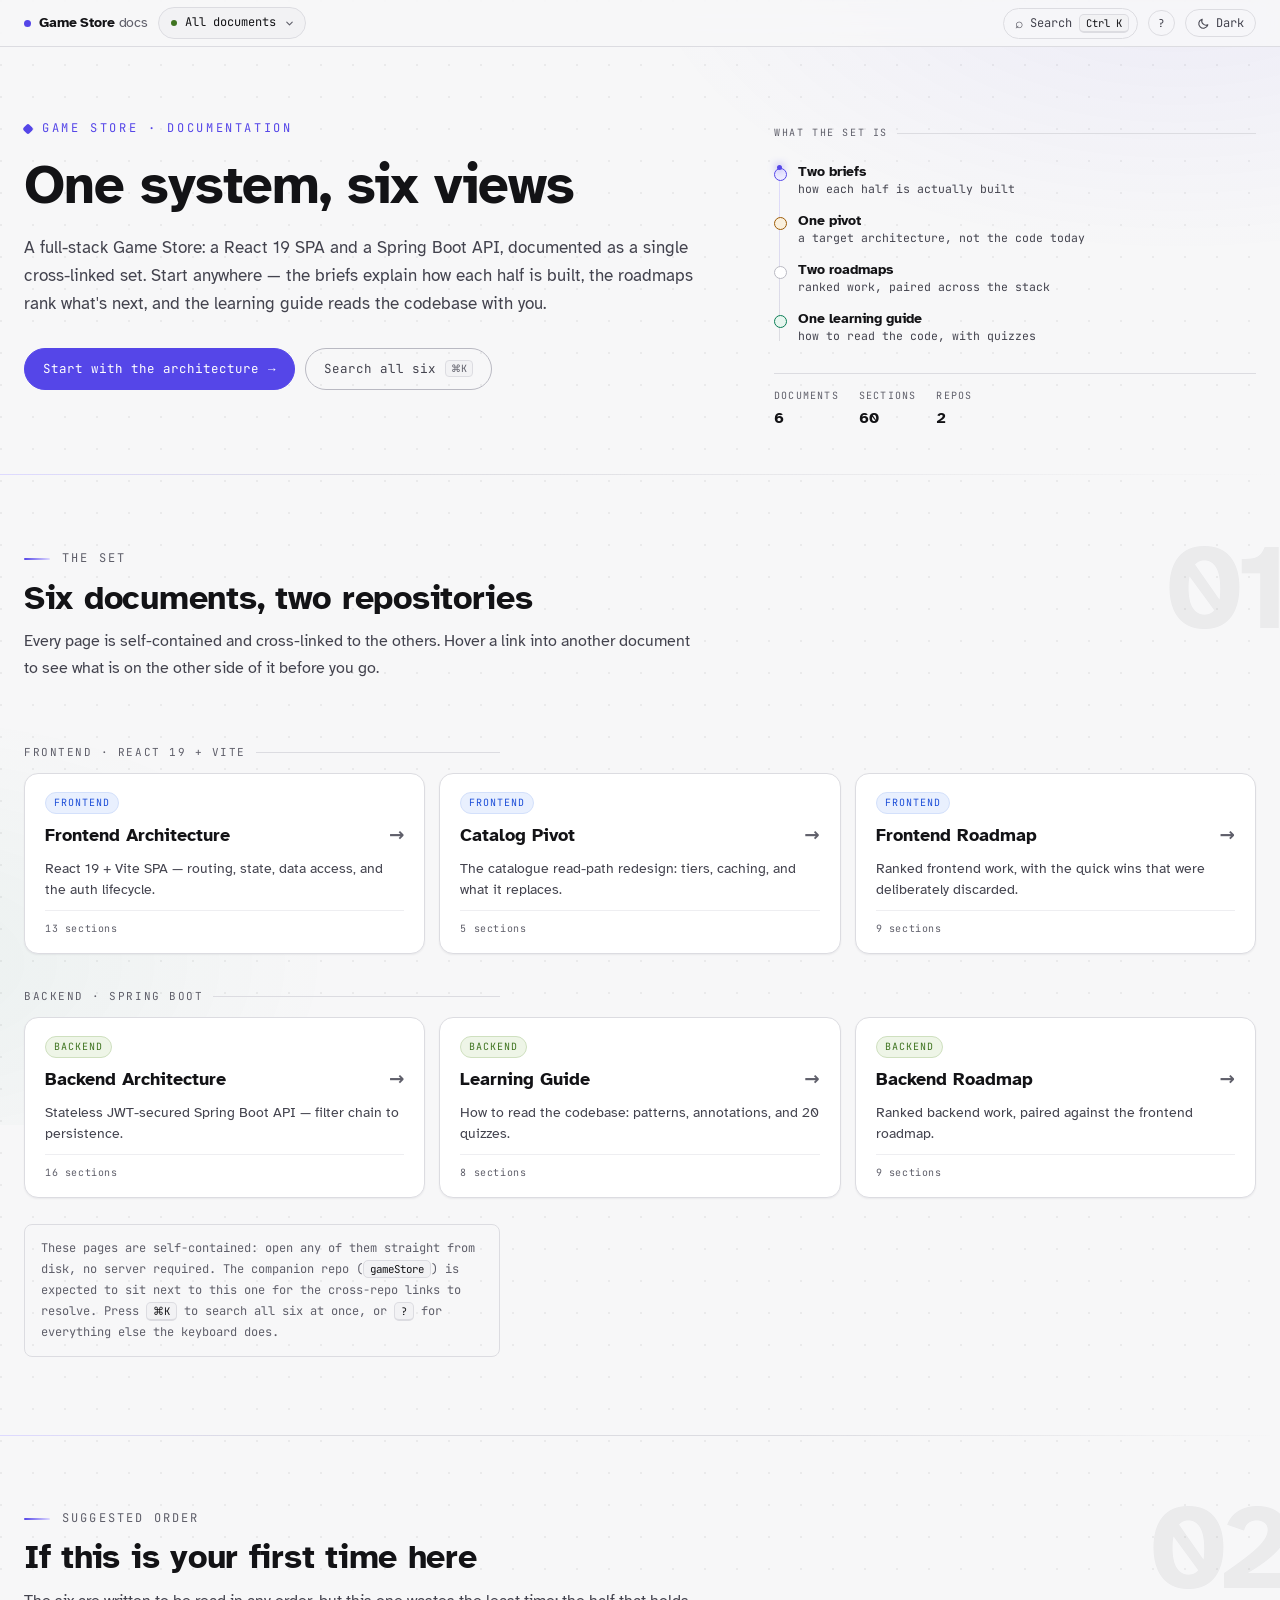
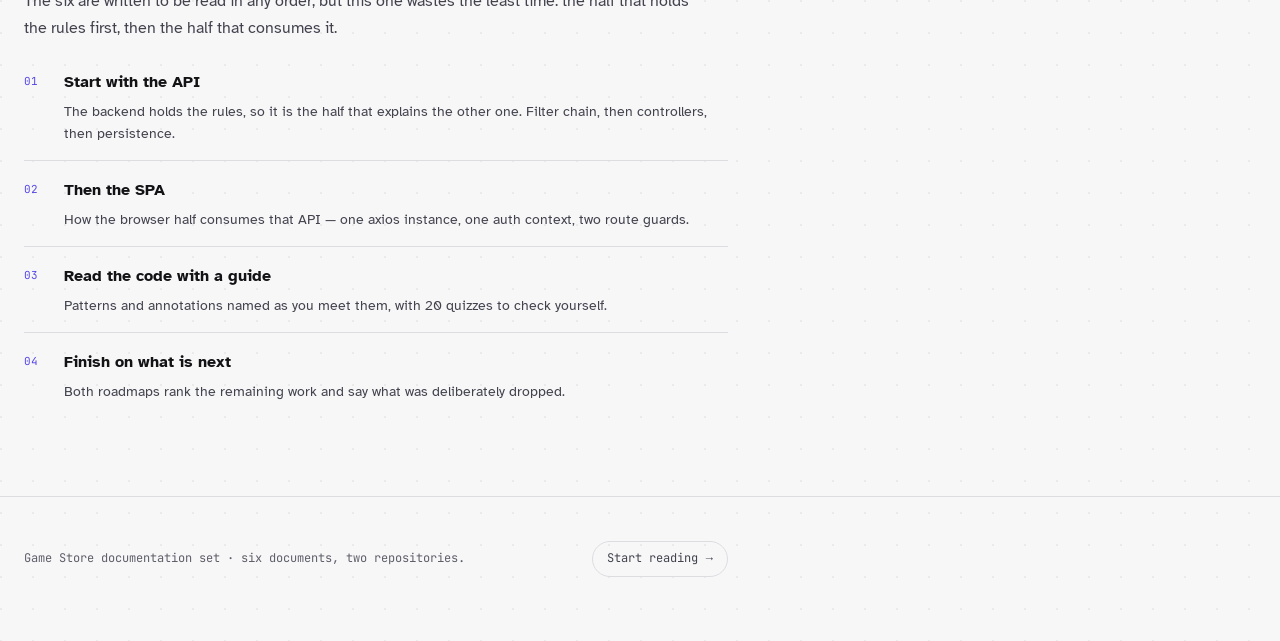
==== commit 548b3a31: "docs: correct stale facts in the HTML docs against the current code A per-document audit checked abo" ====
--- a/docs/index.html
+++ b/docs/index.html
@@ -1981,7 +1981,7 @@
         <a href="../../gameStore/docs/frontend-roadmap.html"><span class="t">Frontend Roadmap</span><span class="d">Ranked frontend work, with the quick wins that were deliberately discarded.</span></a>
         <p class="ds-pop-h">Backend · Spring Boot</p>
         <a href="architecture.html"><span class="t">Backend Architecture</span><span class="d">Stateless JWT-secured Spring Boot API — filter chain to persistence.</span></a>
-        <a href="architecture-and-learning-guide.html"><span class="t">Learning Guide</span><span class="d">How to read the codebase: patterns, annotations, and 21 quizzes.</span></a>
+        <a href="architecture-and-learning-guide.html"><span class="t">Learning Guide</span><span class="d">How to read the codebase: patterns, annotations, and 20 quizzes.</span></a>
         <a href="backend-roadmap.html"><span class="t">Backend Roadmap</span><span class="d">Ranked backend work, paired against the frontend roadmap.</span></a>
       </div>
     </details>
@@ -2077,7 +2077,7 @@
       <a class="fd-card role-be" data-doc="be-learn" href="architecture-and-learning-guide.html">
         <span class="fd-role">backend</span>
         <span class="fd-title">Learning Guide</span>
-        <span class="fd-blurb">How to read the codebase: patterns, annotations, and 21 quizzes.</span>
+        <span class="fd-blurb">How to read the codebase: patterns, annotations, and 20 quizzes.</span>
         <span class="fd-meta"></span>
       </a>
       <a class="fd-card role-be" data-doc="be-roadmap" href="backend-roadmap.html">
@@ -2124,7 +2124,7 @@
         <span class="fs-n">03</span>
         <div>
           <a class="fs-h" href="architecture-and-learning-guide.html">Read the code with a guide</a>
-          <p class="fs-why">Patterns and annotations named as you meet them, with 21 quizzes to check yourself.</p>
+          <p class="fs-why">Patterns and annotations named as you meet them, with 20 quizzes to check yourself.</p>
         </div>
       </li>
       <li class="fd-step">
@@ -2152,7 +2152,7 @@
 <script>
 /* GENERATED by docs/_src/build-index.mjs — do not edit. */
 window.GS_SEARCH_META = {"fe-arch":{"title":"Frontend Architecture","role":"frontend","file":"architecture.html"},"fe-catalog":{"title":"Catalog Pivot","role":"frontend","file":"catalog-architecture.html"},"fe-roadmap":{"title":"Frontend Roadmap","role":"frontend","file":"frontend-roadmap.html"},"be-arch":{"title":"Backend Architecture","role":"backend","file":"architecture.html"},"be-learn":{"title":"Learning Guide","role":"backend","file":"architecture-and-learning-guide.html"},"be-roadmap":{"title":"Backend Roadmap","role":"backend","file":"backend-roadmap.html"}};
-window.GS_SEARCH = [{"doc":"fe-arch","id":"overview","title":"The whole system on one page","kicker":"§ 1 · System Overview","text":"§ 1 · System Overview The whole system on one page Three tiers, one boundary. The browser holds the user (and the token). The Spring Boot API holds the rules. MySQL holds the data. Every write crosses the amber auth boundary; every byte on the wire is JSON. Diagram 1 · the request path as it stands today — amber marks the JWT / auth boundary.","kind":"section"},{"doc":"fe-arch","id":"layers","title":"What lives where","kicker":"§ 2 · Interactive Layer Explorer","text":"§ 2 · Interactive Layer Explorer What lives where Click a layer to see the files that live inside it and the job each one does. Every request crosses all three, in this order — the browser sends, the API validates and orchestrates, the database answers. Layer 1 · Presentation React SPA User-facing UI, routing, local auth state, HTTP client. Layer 2 · Application Spring Boot…","kind":"section"},{"doc":"fe-arch","id":"flows","title":"How the code handles a request","kicker":"§ 3 · Data Flow Walkthroughs","text":"§ 3 · Data Flow Walkthroughs How the code handles a request Four end-to-end journeys, each with the sequence on the left and the code path on the right. Every step names the file it happens in, so you can jump from a diagram arrow to a real line of code. Amber steps cross the auth boundary; green steps touch the database; red steps raise or handle an error. A User logs in B…","kind":"section"},{"doc":"fe-arch","id":"auth-state","title":"Every state AuthContext can be in","kicker":"§ 4 · Client Auth State Machine","text":"§ 4 · Client Auth State Machine Every state AuthContext can be in Auth is not just \"logged in / out\". The context has a startup phase where it doesn't yet know, and every transition is triggered by exactly one event. The router waits for Loading to end before deciding where to send anyone. Diagram 3 · isLoading is a distinct state, not a boolean flavor of \"logged out\" — that's…","kind":"section"},{"doc":"fe-arch","id":"model","title":"Three entities, one join","kicker":"§ 5 · Data Model","text":"§ 5 · Data Model Three entities, one join A user can own many games; a game can be owned by many users. Purchase is the join table, carrying the timestamp and nothing else. It does not snapshot the price yet — so editing a game's price silently rewrites what past revenue looks like. The backend brief argues the fix in § 12 · Persistence Strategy : a purchase is history, so…","kind":"section"},{"doc":"fe-arch","id":"anatomy","title":"What actually crosses the wire","kicker":"§ 6 · Request Anatomy","text":"§ 6 · Request Anatomy What actually crosses the wire Hover any underlined segment to see what that field means and who reads it. Left is what the browser sends; right is what Spring answers with. Request · authenticated read Response · 200 OK Request · login Response · signed JWT","kind":"section"},{"doc":"fe-arch","id":"failure","title":"What can go wrong, and who catches it","kicker":"§ 7 · Failure Modes","text":"§ 7 · Failure Modes What can go wrong, and who catches it A short catalog of the error paths, mapped to the code that handles each one. The extended state (§ 9) upgrades several of these from \"silent console error\" to \"toast the user sees\". 401 · Unauthorized Bad credentials on login Path matches /auth/** , so the response interceptor does not log the user out — LoginPage…","kind":"section"},{"doc":"fe-arch","id":"features","title":"Three low-effort, high-signal features","kicker":"§ 8 · The Increment","text":"§ 8 · The Increment Three low-effort, high-signal features Each plugs into scaffolding that already exists — axios interceptors, a GlobalExceptionHandler , the shared GameGrid , and existing entity fields — so nothing here touches the schema, the auth model, or the timeline. 01 / UX POLISH Skeleton loaders Swap the plain \"Loading games…\" text for shimmer cards that mirror…","kind":"section"},{"doc":"fe-arch","id":"extended","title":"The same backbone, three features overlaid","kicker":"§ 9 · Extended State","text":"§ 9 · Extended State The same backbone, three features overlaid Green nodes are net-new; indigo nodes are existing pieces that gain responsibility. Note the search path now terminates at the database instead of the browser. Diagram 4 · the extended request path. Unmarked nodes already exist and are untouched; the key below is generated from what the diagram actually colours.","kind":"section"},{"doc":"fe-arch","id":"maturity","title":"Where this project is, and where it's going","kicker":"§ 10 · Maturity Ladder","text":"§ 10 · Maturity Ladder Where this project is, and where it's going Four honest stages from \"runs on my machine\" to \"the version I'd defend in a system-design interview.\" The marker below is pinned to today. Each rung says what it proves to a reviewer — because a portfolio is judged on the evidence it produces, not the intentions behind it. You are here Stage 0 Current State…","kind":"section"},{"doc":"fe-arch","id":"roadmap","title":"What to build next — and what to deliberately skip","kicker":"§ 11 · Roadmap Board","text":"§ 11 · Roadmap Board What to build next — and what to deliberately skip Every candidate improvement scored on difficulty , effort and impact , with a verdict. Filter by stage. The Skip column is not filler — knowing what not to build is the clearest signal of engineering judgment on this page. All Next Milestone Portfolio Ready Best Case Deliberately Skip Deploy publicly Do it…","kind":"section"},{"doc":"fe-arch","id":"scorecard","title":"Honest now, with a target to close to","kicker":"§ 12 · Architecture Scorecard","text":"§ 12 · Architecture Scorecard Honest now, with a target to close to Nine dimensions, scored out of 10. The bars show today; toggle to reveal the Stage-2 target. The gap is the point — a scorecard with everything at 10 is a scorecard nobody believes. Show target state → Now Target (Portfolio Ready) Layering & structure controller · service · repo · dto 9 Security JWT · RBAC ·…","kind":"section"},{"doc":"fe-arch","id":"checklist","title":"The 90-second review, from the other side of the table","kicker":"§ 13 · Recruiter Checklist","text":"§ 13 · Recruiter Checklist The 90-second review, from the other side of the table This is roughly what a senior engineer checks in the first minute and a half of opening your repo. Tick items off as you land them — your progress is saved in this browser. 0 / 0 ready for review Reset README has a live demo link at the top the first thing anyone looks for Demo credentials…","kind":"section"},{"doc":"fe-catalog","id":"system","title":"Four tiers, one owner of truth","kicker":"The System","text":"The System Four tiers, one owner of truth RAWG is treated as a source , never as the system of record. Everything the store actually sells — price, ownership, order history — is written and owned locally. Client · React SPA Browse / Search TanStack Query ?search= & page= in URL Cart & Checkout useCart() — server cart, no CartContext AuthContext jwt-decode · localStorage client…","kind":"section"},{"doc":"fe-catalog","id":"problem","title":"You cannot foreign-key across a network boundary","kicker":"The Core Problem","text":"The Core Problem You cannot foreign-key across a network boundary An order_items row needs to point at a product. If the product only exists as RAWG id 3328 , the database can enforce nothing — and purchase history is one upstream edit away from lying to the customer. Naive passthrough Rejected Store the remote id as a loose column and resolve it at render time. Nothing is…","kind":"section"},{"doc":"fe-catalog","id":"identity","title":"Composite keys, and nothing is ever deleted","kicker":"Identity","text":"Identity Composite keys, and nothing is ever deleted Two constraints on the games table carry most of the design’s weight. UNIQUE (source, external_id) Never external_id alone — RAWG id 3498 and IGDB id 3498 are different games. Hand-entered rows carry source='LOCAL' with a null external id, and because MySQL treats nulls as distinct in a unique index, unlimited local rows…","kind":"section"},{"doc":"fe-catalog","id":"read-path","title":"Three tiers, cheapest first","kicker":"Read Path","text":"Read Path Three tiers, cheapest first RAWG’s free tier allows 20 000 requests a month — roughly 660 a day. A single afternoon of hot-reloading a search box would eat 500 of them. The ordering below is what makes that a non-issue, and it is also what turns a RAWG outage into a banner instead of an error page. Tier 1 · in-process Caffeine Search 10 min, detail 24 h, genres 7…","kind":"section"},{"doc":"fe-catalog","id":"flow","title":"Search to receipt, end to end","kicker":"The Flow","text":"The Flow Search to receipt, end to end Step 04 is the pivot the whole architecture turns on — the moment remote data acquires a local primary key, and every downstream feature gets to be ordinary. Guest searches “witcher” React issues GET /api/catalog/games?q=witcher&page=1 . No token required — the catalog is permitAll , so the store is browsable before signup. Cache ladder…","kind":"section"},{"doc":"fe-roadmap","id":"progress","title":"progress","kicker":"","text":"0 / 0 frontend tasks complete Reset Frontend items are tracked here. Backend items live in gameStore-backend/docs/backend-roadmap.html — the two files keep separate progress.","kind":"section"},{"doc":"fe-roadmap","id":"build-order","title":"What blocks what — including across the repo boundary","kicker":"Build order · at a glance","text":"Build order · at a glance What blocks what — including across the repo boundary An arrow means must land first . The frontend's own gate is the design-system decision ( F6 ): almost every Phase-2 UI task gets rewritten if it is done first. The dashed arrows are the ones that bite — two Phase-0/3 items cannot be finished until backend work in the other repo ships. Only items…","kind":"section"},{"doc":"fe-roadmap","id":"phase-0","title":"Get the SPA onto a URL, and make the docs reachable","kicker":"Phase 0 · Unblock deployment","text":"Phase 0 · Unblock deployment Get the SPA onto a URL, and make the docs reachable The frontend's share of the deploy work is small — the backend carries most of it. What matters here is that VITE_API_URL is inlined at build time, so the API's public origin has to exist before the production bundle is built. Gate F2 cannot be verified until the backend's B1 (CORS from env) and…","kind":"section"},{"doc":"fe-roadmap","id":"phase-1","title":"Pick one design system before writing any more CSS","kicker":"Phase 1 · Design-system focus","text":"Phase 1 · Design-system focus Pick one design system before writing any more CSS The roadmap card in the architecture brief says \"Chakra and Bootstrap and react-bootstrap and two icon sets — a reviewer spots this in ten seconds.\" The audit found it is sharper than that: this is a custom-CSS app , and almost every UI dependency is removable. Gate This phase gates Phase 2.…","kind":"section"},{"doc":"fe-roadmap","id":"phase-2","title":"The gap the docs never admit","kicker":"Phase 2 · Responsive & UX","text":"Phase 2 · Responsive & UX The gap the docs never admit The recruiter checklist in the architecture brief has a line for \"app works on a phone screen — reviewers open links on mobile\". Nothing else in the docs flags responsiveness, and the stylesheet says it is unmet. Once there is a public URL, this becomes the most likely thing to go wrong in front of an actual reviewer. F9…","kind":"section"},{"doc":"fe-roadmap","id":"phase-3","title":"Stop refetching everything, and start proving it works","kicker":"Phase 3 · Data layer & tests","text":"Phase 3 · Data layer & tests Stop refetching everything, and start proving it works Most of this phase is gated on backend work — there is no point consuming pagination that does not exist. The two items that are not gated are the test suite and code-splitting, and both are worth doing the moment the design system settles. F13 Consume server-side search & pagination Shipped ✓…","kind":"section"},{"doc":"fe-roadmap","id":"offroad","title":"Five things that shipped without a card","kicker":"Landed off the roadmap · 2026-09-20","text":"Landed off the roadmap · 2026-09-20 Five things that shipped without a card None of these were on the eighteen. They were built in one day, ahead of the design-system gate, on the hand-written stylesheet — which is the bet F6 has to honour now. They are listed so the board stays honest about what the app actually does; they are counted in the progress bar but not in the…","kind":"section"},{"doc":"fe-roadmap","id":"pairings","title":"Nine places where doing one side alone is wasted work","kicker":"Cross-stack · Recommended Pairings","text":"Cross-stack · Recommended Pairings Nine places where doing one side alone is wasted work The backend and frontend live in separate repos, which makes it easy to finish a task that cannot be verified — or worse, ship an API shape the client then has to absorb twice. These pairs should be tackled in the same sitting. This section is duplicated verbatim in the backend roadmap. P1…","kind":"section"},{"doc":"fe-roadmap","id":"skipped","title":"Four shortcuts that look cheap and cost more later","kicker":"Discarded · Quick wins that aren't","text":"Discarded · Quick wins that aren't Four shortcuts that look cheap and cost more later All four are genuinely fast, and all four would have to be redone. They are listed so the decision is on the record rather than rediscovered. ✕ Add skeletons or breakpoints before F6 Skip Both are tempting because they are visible and quick. Both get written against Bootstrap's grid and then…","kind":"section"},{"doc":"fe-roadmap","id":"phase-0","title":"F1 · One API base-URL constant, not two","kicker":"Blocker","text":"v-crit\"> F1 One API base-URL constant, not two Blocker The fallback literal \"http://localhost:8181\" is duplicated in two files. When the deployed origin changes, one of them will be missed — and the one that gets missed is the RBAC demo page, which is exactly the page a reviewer clicks. Duplicated at services/api.ts:5 and pages/DemoPage.tsx:9 . Export a single constant and…","kind":"task","ref":"F1"},{"doc":"fe-roadmap","id":"phase-0","title":"F2 · Deploy the SPA to Cloudflare Pages","kicker":"Critical","text":"v-crit\"> F2 Deploy the SPA to Cloudflare Pages Critical Half the \"single biggest gap today\". A live link changes how every other part of the project is read — the briefs' own scorecard puts deployability at 2/10 and calls it the load-bearing number. Build with VITE_API_URL set to the deployed API origin. Add an SPA fallback rewrite so deep links like /games/7 do not 404 on…","kind":"task","ref":"F2"},{"doc":"fe-roadmap","id":"phase-0","title":"F3 · Publish the frontend briefs to GitHub Pages","kicker":"Quick win","text":"v-do\"> F3 Publish the frontend briefs to GitHub Pages Quick win Highest leverage-per-minute item on either board. These briefs are the project's strongest artefact and are currently only readable by cloning the repo. Covers docs/architecture.html , docs/catalog-architecture.html and this roadmap. The cross-doc switcher currently links across repos with relative filesystem…","kind":"task","ref":"F3"},{"doc":"fe-roadmap","id":"phase-0","title":"F4 · Correct the stale claims in the README","kicker":"Quick win","text":"v-do\"> F4 Correct the stale claims in the README Quick win Three things the README says that the code no longer does. Doc drift is cheap to fix and expensive to be caught on — a reviewer who finds one stops trusting the rest. It advertises a separate /admin/login , which is now a <Navigate to=\"/login\"> at routes/AppRoutes.tsx:57 . The structure tree omits src/utils/ ,…","kind":"task","ref":"F4"},{"doc":"fe-roadmap","id":"phase-1","title":"F5 · Remove the UI dependencies nothing uses","kicker":"Gate","text":"v-crit\"> F5 Remove the UI dependencies nothing uses Gate Three of the four UI packages are effectively dead weight, and the bundle pays for all of them. react-bootstrap has zero imports anywhere in src/ . react-icons is imported only by components/ui/color-mode.tsx , whose own exports ( useColorMode , useColorModeValue , ColorModeButton ) are never imported by anything. Chakra…","kind":"task","ref":"F5"},{"doc":"fe-roadmap","id":"phase-1","title":"F6 · Decide Bootstrap's fate — commit or extract","kicker":"Gate","text":"v-crit\"> F6 Decide Bootstrap's fate — commit or extract Gate Bootstrap's CSS and its JavaScript bundle are both global imports, and Bootstrap-ish class names appear across 13 files — yet the real design system is the hand-written stylesheet. Either commit to Bootstrap properly or lift those classes into App.css and drop it. Imports at main.tsx:7 (CSS) and :9 (JS bundle). The…","kind":"task","ref":"F6"},{"doc":"fe-roadmap","id":"phase-1","title":"F7 · Delete the dead code","kicker":"Shipped ✓","text":"v-do\"> F7 Delete the dead code Shipped ✓ Done (2026-09-20). The 411-line review fixture, the unmounted AboutGame carousel and MyButton are gone from the tree, and PRODUCT.md no longer has to warn about invented reviewer names sitting in src/assets . One leftover: getFieldErrors at utils/apiError.ts:77 is still exported and never imported. Two minutes when you are next in that…","kind":"task","ref":"F7"},{"doc":"fe-roadmap","id":"phase-1","title":"F8 · Give Prettier a config and a script","kicker":"Shipped ✓","text":"v-do\"> F8 Give Prettier a config and a script Shipped ✓ Done. .prettierrc.json exists and package.json carries format and format:check scripts, so every subsequent diff is smaller. package.json:10-11 . Not yet wired into CI — that waits on F16's runner and the backend's B13. Effort ~15 min Impact Low–Medium <","kind":"task","ref":"F8"},{"doc":"fe-roadmap","id":"phase-2","title":"F9 · Add width-based breakpoints","kicker":"Critical","text":"v-crit\"> F9 Add width-based breakpoints Critical The stylesheet contains exactly one @media rule, and it is a capability query, not a breakpoint. With a fixed sidebar and a grid layout, the app almost certainly does not survive a 375px viewport — which is what a reviewer opening the link on a phone will see. Partially addressed (2026-09-20): App.css now has two width rules —…","kind":"task","ref":"F9"},{"doc":"fe-roadmap","id":"phase-2","title":"F10 · Skeleton loaders instead of \"Loading…\" text","kicker":"Shipped ✓","text":"v-do\"> F10 Skeleton loaders instead of \"Loading…\" text Shipped ✓ Done (2026-09-20), as part of the motion foundation. Every loading route shows a skeleton shaped like the content it replaces; no \"Loading…\" string is left in src/pages . The route guard shows three pulsing gold dots instead of the old bare text. components/game/GameGridSkeleton.tsx mirrors GameCard 's 3:4…","kind":"task","ref":"F10"},{"doc":"fe-roadmap","id":"phase-2","title":"F11 · ErrorBoundary, toasts, and a 5xx path in the interceptor","kicker":"Do it","text":"v-do\"> F11 ErrorBoundary, toasts, and a 5xx path in the interceptor Do it The 401 handling is genuinely thoughtful, and it is the only case handled centrally. A 500 or a dropped connection falls through to a page-local string, and a render-time throw takes the whole app to a blank screen. services/api.ts:22-34 handles 401 only. No ErrorBoundary exists anywhere in src/ .…","kind":"task","ref":"F11"},{"doc":"fe-roadmap","id":"phase-2","title":"F12 · Accessibility pass on the interactive bits","kicker":"Do it","text":"v-do\"> F12 Accessibility pass on the interactive bits Do it Only four source files carry any ARIA at all. Worth noting the irony: the architecture docs gate their own animations on prefers-reduced-motion , so the documentation is currently more accessible than the application it describes. Partially addressed (2026-09-20): the avatar menu now carries aria-expanded and…","kind":"task","ref":"F12"},{"doc":"fe-roadmap","id":"phase-3","title":"F13 · Consume server-side search & pagination","kicker":"Shipped ✓","text":"v-do\"> F13 Consume server-side search & pagination Shipped ✓ Done (2026-09-20). Search no longer downloads the catalogue. One navbar box drives GET /games/all?q=&genre=&page=&size= ; Browse mirrors q and page into the URL so results are shareable and the back button works, and the same box lists six live suggestions from any browsing route. Sort is plumbed to the server but no…","kind":"task","ref":"F13"},{"doc":"fe-roadmap","id":"phase-3","title":"F14 · Make the Library page show the user's actual library","kicker":"Shipped ✓","text":"v-do\"> F14 Make the Library page show the user's actual library Shipped ✓ Done (2026-08-07), with the full cart flow. The page no longer presents the whole store as owned — it reads GET /purchases/me and maps each purchase's game into the grid. Shipped alongside a new cart (localStorage-backed CartContext , per-user keyed), a CartPage that checks out via POST /purchases , and…","kind":"task","ref":"F14"},{"doc":"fe-roadmap","id":"phase-3","title":"F15 · Introduce a query cache (TanStack Query)","kicker":"Do it","text":"v-do\"> F15 Introduce a query cache (TanStack Query) Do it Partially addressed (2026-08-07). A lightweight interim cache now sits behind gameService.getAll() / getById() — a module-level read-through store with a 60s TTL, invalidated on create/update/delete. The full TanStack Query migration below still stands; this just stops the worst of the duplicate refetching in the…","kind":"task","ref":"F15"},{"doc":"fe-roadmap","id":"phase-3","title":"F16 · Stand up Vitest + React Testing Library","kicker":"Later","text":"v-later\"> F16 Stand up Vitest + React Testing Library Later There is no test infrastructure at all — no runner, no config, no test script, not one test file. The brief's verdict is \"Later\" and it is defensible: the backend already has 20 tests, so this raises the floor rather than the ceiling. But it is the only remaining unticked box on the recruiter checklist that you…","kind":"task","ref":"F16"},{"doc":"fe-roadmap","id":"phase-3","title":"F17 · Code-split the routes","kicker":"Later","text":"v-later\"> F17 Code-split the routes Later Every page is a static import, so an anonymous visitor downloads the entire admin portal before seeing the home page. Small change, measurable effect on first paint. routes/AppRoutes.tsx — wrap page imports in React.lazy with a Suspense fallback. Best done after F10 so the fallback is the skeleton, not a bare string. Effort ~2 hrs…","kind":"task","ref":"F17"},{"doc":"fe-roadmap","id":"phase-3","title":"F18 · Cart, checkout, and silent token renewal","kicker":"Later","text":"v-later\"> F18 Cart, checkout, and silent token renewal Later Half shipped (2026-09-20). The cart and checkout half landed with B17: a four-step CheckoutModal against POST /orders/checkout , order snapshots, rewards redemption — see FX3 . What remains is silent token renewal. Token expiry is still checked exactly once, when the token is applied, so a session that dies mid-use…","kind":"task","ref":"F18"},{"doc":"fe-roadmap","id":"offroad","title":"FX1 · Design foundation: motion tokens, focus and press states, modal, hero swap","kicker":"Shipped ✓","text":"v-do\"> FX1 Design foundation: motion tokens, focus and press states, modal, hero swap Shipped ✓ Done (2026-09-20). One token ladder for duration, easing, radius and shadow; a focus ring and press feedback on every control; a route-keyed page enter; staggered card arrival; a two-layer hero crossfade that waits for the new art to decode; a shared Modal with enter/exit motion,…","kind":"task","ref":"FX1"},{"doc":"fe-roadmap","id":"offroad","title":"FX2 · Wishlist: heart on hero, details and cards, plus /wishlist","kicker":"Shipped ✓","text":"v-do\"> FX2 Wishlist: heart on hero, details and cards, plus /wishlist Shipped ✓ Done (2026-09-20). The inert \"+ Wishlist\" buttons the README used to apologise for are now a server-backed heart with optimistic toggling and rollback, and a /wishlist page with the shared empty state. On cards the heart is revealed with hover and stays lit once wished. context/WishlistProvider.tsx…","kind":"task","ref":"FX2"},{"doc":"fe-roadmap","id":"offroad","title":"FX3 · Checkout modal with simulated payment and rewards","kicker":"Shipped ✓","text":"v-do\"> FX3 Checkout modal with simulated payment and rewards Shipped ✓ Done (2026-09-20). A four-step checkout (review, pay, processing, success) with a live card preview, inline provider-style marks and a visible \"Demo checkout, no money moves\" badge. A rewards toggle redeems 100 points for R1 off, capped at the subtotal; the cart shows points to earn; the profile shows the…","kind":"task","ref":"FX3"},{"doc":"fe-roadmap","id":"offroad","title":"FX4 · Profile and Settings behind the avatar menu","kicker":"Shipped ✓","text":"v-do\"> FX4 Profile and Settings behind the avatar menu Shipped ✓ Done (2026-09-20). /profile reads identity, region, join month, games owned, the rewards balance, the ledger and recent orders. /settings is three independent forms — presentation (display name, one of twelve code-drawn avatar presets, bio, region), account (username, email) and password — each with its own…","kind":"task","ref":"FX4"},{"doc":"fe-roadmap","id":"offroad","title":"FX5 · One search box, with live suggestions, scoped to the store","kicker":"Shipped ✓","text":"v-do\"> FX5 One search box, with live suggestions, scoped to the store Shipped ✓ Done (2026-09-20). Browse's second search input is gone. The navbar pill filters Browse live and hands a term to it from any other page, lists six suggestions as a keyboard-navigable combobox, focuses on / , clears on Escape, and hides itself on profile, cart, settings and the admin console. Browse…","kind":"task","ref":"FX5"},{"doc":"fe-roadmap","id":"skipped","title":"FS1 · Add skeletons or breakpoints before F6","kicker":"Skip","text":"v-skip\"> ✕ Add skeletons or breakpoints before F6 Skip Both are tempting because they are visible and quick. Both get written against Bootstrap's grid and then rewritten the moment the design-system decision lands. Order matters more than speed here. <","kind":"task","ref":"FS1"},{"doc":"fe-roadmap","id":"skipped","title":"FS2 · Install a toast library now","kicker":"Skip","text":"v-skip\"> ✕ Install a toast library now Skip Adds a fifth UI dependency to a project whose main frontend problem is that it already has too many — and the design-system decision may supply a toast primitive for free. <","kind":"task","ref":"FS2"},{"doc":"fe-roadmap","id":"skipped","title":"FS3 · Wire up the colour-mode toggle","kicker":"Skip","text":"v-skip\"> ✕ Wire up the colour-mode toggle Skip Looks like finishing something half-built. It is not: main.tsx:15 forces dark deliberately, and the app's entire visual identity is a dark theme. Making the toggle work means authoring a light theme for 1394 lines of CSS — that is net-new scope, not a fix. <","kind":"task","ref":"FS3"},{"doc":"fe-roadmap","id":"skipped","title":"FS4 · Paginate client-side over getAll()","kicker":"Skip","text":"v-skip\"> ✕ Paginate client-side over getAll() Skip Gives the appearance of pagination while still downloading the whole catalogue, and cements a component API that server-side paging will invalidate. Wait for B10 . <","kind":"task","ref":"FS4"},{"doc":"be-arch","id":"overview","title":"The API on one page","kicker":"§ 1 · System Overview","text":"§ 1 · System Overview The API on one page A request enters through the servlet filter chain, gets authenticated and authorized, then is dispatched to a controller. From there it flows down through a service to a repository, and Hibernate turns the call into SQL. Amber marks the auth boundary; Spring-green marks framework machinery you configure but don't hand-write. Diagram 1…","kind":"section"},{"doc":"be-arch","id":"layers","title":"What lives where","kicker":"§ 2 · Interactive Layer Explorer","text":"§ 2 · Interactive Layer Explorer What lives where Click a layer to see the classes inside it and the job each one does. A request passes through them top to bottom: the security layer decides if you may proceed, controllers decide what was asked, services decide how to do it, and repositories decide where the data lives. Layer 0 · Edge Security & Config CORS, filter chain,…","kind":"section"},{"doc":"be-arch","id":"lifecycle","title":"The filter gauntlet, in order","kicker":"§ 3 · Request Lifecycle","text":"§ 3 · Request Lifecycle The filter gauntlet, in order Order is everything in Spring Security — rules and filters are evaluated first-match-wins, top to bottom. This is the exact sequence every non-preflight request runs before your controller code executes. Stage 1 · Framework CorsFilter Registered at HIGHEST_PRECEDENCE so preflight OPTIONS is answered before anything else.…","kind":"section"},{"doc":"be-arch","id":"flows","title":"How the code handles a request","kicker":"§ 4 · Data Flow Walkthroughs","text":"§ 4 · Data Flow Walkthroughs How the code handles a request Four end-to-end journeys, each pairing the sequence diagram with the code path. Every step names the file it happens in. Amber steps cross the auth boundary; green steps touch the database; red steps raise or map an error. A Register B Authenticate C Validated read D Admin write Step 1 · Controller Bind body, delegate…","kind":"section"},{"doc":"be-arch","id":"security","title":"Who can call what","kicker":"§ 5 · Security Model","text":"§ 5 · Security Model Who can call what The whole access-control policy is one ordered list in SecurityConfiguration . Rules are evaluated top to bottom, and the first one that matches the request's method and path decides the outcome — so specific rules must come before general ones. # Matcher Requirement Rationale 1 /api/v2/auth/** permitAll You can't hold a token before you…","kind":"section"},{"doc":"be-arch","id":"jwt","title":"What's inside the token","kicker":"§ 6 · JWT Anatomy","text":"§ 6 · JWT Anatomy What's inside the token A JWT is three Base64URL segments joined by dots: header . payload . signature . The first two are just encoded JSON — readable by anyone. The signature is what can't be forged. Hover any underlined part for detail. The wire format (one string) Decoded payload (claims) Signing JwtService.generateToken Builds claims → sets…","kind":"section"},{"doc":"be-arch","id":"model","title":"Seven entities, three of them on the user–game axis","kicker":"§ 7 · Data Model","text":"§ 7 · Data Model Seven entities, three of them on the user–game axis Users and Games are the two nouns; everything else records something one did with the other. Purchases is ownership (the library reads it), Wishlists is intent (unique per user and game), and Orders is the receipt — totals, payment method, a DEMO- reference — with an OrderItems line per game that snapshots…","kind":"section"},{"doc":"be-arch","id":"errors","title":"One place turns exceptions into JSON","kicker":"§ 8 · Exception → HTTP Mapping","text":"§ 8 · Exception → HTTP Mapping One place turns exceptions into JSON A @RestControllerAdvice catches exceptions thrown anywhere below the controllers and renders each as a consistent { \"message\": … } body with the right status — so services can just throw and stay ignorant of HTTP. Thrown by the domain Status Response body When ResourceNotFoundException 404 { message: \"Game not…","kind":"section"},{"doc":"be-arch","id":"api","title":"Every endpoint, with its guard","kicker":"§ 9 · API Surface","text":"§ 9 · API Surface Every endpoint, with its guard The complete route table the controllers expose today, and the access rule each one falls under. Paths mirror the controllers exactly — including the non-RESTful /add and /find/{id} shapes the frontend already targets. Method Path Access Success Handler POST /api/v2/auth/register public 200 AuthenticationController.register POST…","kind":"section"},{"doc":"be-arch","id":"config","title":"The knobs that define the runtime","kicker":"§ 10 · Configuration","text":"§ 10 · Configuration The knobs that define the runtime Everything environment-specific lives in application.properties . Secrets ( DB_PASSWORD , JWT_SECRET ) are injected from environment variables, never committed. Setting Value Why it matters server.port 8181 The origin the React app's axios base URL points at. datasource.url …/gamestore_db MySQL on :3306 ; credentials from…","kind":"section"},{"doc":"be-arch","id":"caching","title":"Can we serve RAWG data from our own database after the first fetch?","kicker":"§ 11 · Catalog & Caching Strategy","text":"§ 11 · Catalog & Caching Strategy Can we serve RAWG data from our own database after the first fetch? Yes — and we should. The catalog will move to RAWG's live API ( the pivot is fully designed here ), but RAWG's free tier allows only ~20 000 requests a month. The answer is a read-through cache: the first user to view a game pays the remote call, every user after reads it…","kind":"section"},{"doc":"be-arch","id":"persistence","title":"Persist what must be true forever; recreate the rest","kicker":"§ 12 · Persistence Strategy","text":"§ 12 · Persistence Strategy Persist what must be true forever; recreate the rest A portfolio store does not need enterprise persistence. The discipline is knowing which data earns a permanent row, which is just a cache, and which can live in a session or a URL. Over-persisting is its own kind of amateur tell. Persist forever system of record Users, roles, credentials Profile…","kind":"section"},{"doc":"be-arch","id":"deployment","title":"From \"runs on my machine\" to a link recruiters can click — for $0","kicker":"§ 13 · Deployment Architecture","text":"§ 13 · Deployment Architecture From \"runs on my machine\" to a link recruiters can click — for $0 The whole stack can go live without a credit card. The constraint is a feature: doing it on free infrastructure forces exactly the Docker, reverse-proxy and CI decisions that make the project worth reviewing. Today Local only Runs on localhost only — no public URL No container;…","kind":"section"},{"doc":"be-arch","id":"docker","title":"Four containers, one network, one command","kicker":"§ 14 · Docker Topology","text":"§ 14 · Docker Topology Four containers, one network, one command The whole backend side runs as a small docker compose stack. Caddy is the only container exposed to the internet; everything else talks over a private bridge network and is never published to a host port. *In the $0 plan the SPA is served by Cloudflare Pages, so the web container is optional — the same compose…","kind":"section"},{"doc":"be-arch","id":"hardening","title":"What deployment forces you to fix — and what to defend as a choice","kicker":"§ 15 · Security Hardening","text":"§ 15 · Security Hardening What deployment forces you to fix — and what to defend as a choice Going public turns a few local shortcuts into real gaps. Each card is the current state, then the fix. The last one is deliberately not \"fixed\" — it's a documented trade-off, which is a different and stronger thing. CORS origin The allowed origin is hardcoded to the Vite dev server, so…","kind":"section"},{"doc":"be-arch","id":"roadmap","title":"The backend build order","kicker":"§ 16 · Roadmap & Scorecard","text":"§ 16 · Roadmap & Scorecard The backend build order The full, filterable roadmap board lives in the frontend brief §11 . Here is the backend-specific scorecard and the order the server-side work should land in. Layering & structure controller · service · repo · dto 9 → 9 Security JWT · RBAC · hardening 7 → 9 Data integrity Flyway owns schema · validate · no price snapshot 7 →…","kind":"section"},{"doc":"be-learn","id":"read","title":"How to read this codebase","kicker":"§ 1 · Orientation","text":"§ 1 · Orientation How to read this codebase Four layers, top to bottom. A request enters through security, gets routed to a controller, the controller delegates to a service, the service talks to a repository, the repository talks to the database. Nothing skips a layer. Layer 0 · Security & Configuration CORS → JWTAuthenticationFilter → SecurityConfiguration (401 if bad token,…","kind":"section"},{"doc":"be-learn","id":"patterns","title":"The patterns in this code, with the problem each one solves","kicker":"§ 2 · Design patterns","text":"§ 2 · Design patterns The patterns in this code, with the problem each one solves A pattern isn't a decoration — it's a solution to a specific problem. If you can name the pattern and the pain it removes, you understand the choice. Every row below is a pattern that's really in this codebase, with the file where you can see it working. Pattern Where it lives The problem it…","kind":"section"},{"doc":"be-learn","id":"compare","title":"Beginner mistake vs. best practice","kicker":"§ 3 · Real fixes from this repo","text":"§ 3 · Real fixes from this repo Beginner mistake vs. best practice Every card below is a change this codebase really made. The \"mistake\" panel is code that was once here (or almost was); the \"clean code\" panel is what replaced it, and the note explains why the fix matters in practice. 1. Field injection → constructor injection on a final field DI Spring BEGINNER · @Autowired…","kind":"section"},{"doc":"be-learn","id":"spring","title":"Annotations — what they do, and what they secretly do","kicker":"§ 4 · Spring, in depth","text":"§ 4 · Spring, in depth Annotations — what they do, and what they secretly do A Spring annotation is a request to the framework: \"please generate the plumbing I would otherwise write by hand.\" Every card below expands to the mechanism behind the annotation, not just its name. @RestController — @Controller + @ResponseBody @RestController is @Controller + @ResponseBody on every…","kind":"section"},{"doc":"be-learn","id":"java","title":"What this codebase teaches you about the language","kicker":"§ 5 · Java fundamentals, exam-badged","text":"§ 5 · Java fundamentals, exam-badged What this codebase teaches you about the language Every concept below carries a badge. The OCA 1Z0-808 exam covers Java SE 8 , but this codebase is Java 17 — so some of the most idiomatic code here (records, var , Stream.toList() ) is explicitly outside the exam. Read the badges before assuming. All On 1Z0-808 Java 9+ · not on exam OCP…","kind":"section"},{"doc":"be-learn","id":"quizzes","title":"Quizzes — click to reveal","kicker":"§ 6 · Knowledge check","text":"§ 6 · Knowledge check Quizzes — click to reveal Every question tests something about this codebase specifically. Filter by topic, click an option to grade it, and use the explanation to trace the reasoning back to the file it comes from. Score 0 / 0 · reset All Spring Security JPA Java Patterns","kind":"section"},{"doc":"be-learn","id":"assess","title":"What rigorous technical assessments actually probe","kicker":"§ 7 · Assessment prep","text":"§ 7 · Assessment prep What rigorous technical assessments actually probe This section is calibrated to the kind of thing graduate programmes and hiring assessments (BBD-style, for example) really test — not fact recall, but the ability to justify a design choice. Honest caveat: this is general preparation for that class of assessment, not modelled on any specific company's…","kind":"section"},{"doc":"be-learn","id":"contrib","title":"Extending this guide","kicker":"§ 8 · Contributing","text":"§ 8 · Contributing Extending this guide This doc is designed to grow as the codebase does. The additions you're most likely to make are new quizzes, new mistake-vs-best-practice cards, and new annotation cards — all structured so you never have to touch the CSS or hunt through markup. Adding a quiz All quizzes live in the QUIZZES array in the script at the bottom of this file.…","kind":"section"},{"doc":"be-learn","id":"quizzes","title":"A handler returning a plain List under @Controller (without @ResponseBody) would...","kicker":"quiz · spring","text":"","kind":"quiz"},{"doc":"be-learn","id":"quizzes","title":"Why must the current user come from the token, never from a ?userId= query param?","kicker":"quiz · security","text":"","kind":"quiz"},{"doc":"be-learn","id":"quizzes","title":"Why does UserResponse expose UserResponse.from(user) rather than a constructor overload UserResponse(Users)?","kicker":"quiz · patterns","text":"","kind":"quiz"},{"doc":"be-learn","id":"quizzes","title":"hasRole(\"ADMIN\") in SecurityConfiguration only works because one line in Users.java pairs with it. What does hasRole prepend to the string you pass in?","kicker":"quiz · security","text":"","kind":"quiz"},{"doc":"be-learn","id":"quizzes","title":"On the Users entity, what does getUsername() return, and what does getUserName() return?","kicker":"quiz · security","text":"","kind":"quiz"},{"doc":"be-learn","id":"quizzes","title":"What does mappedBy = \"user\" on Users.purchases actually say?","kicker":"quiz · jpa","text":"","kind":"quiz"},{"doc":"be-learn","id":"quizzes","title":"Why does calling this.someMethod() bypass @Transactional if you call it from another method in the same class?","kicker":"quiz · spring","text":"","kind":"quiz"},{"doc":"be-learn","id":"quizzes","title":"When does this API return 401 vs 403?","kicker":"quiz · security","text":"","kind":"quiz"},{"doc":"be-learn","id":"quizzes","title":"Why is Role annotated @Enumerated(EnumType.STRING) instead of the default ORDINAL?","kicker":"quiz · jpa","text":"","kind":"quiz"},{"doc":"be-learn","id":"quizzes","title":"Why is price on Games declared BigDecimal instead of double?","kicker":"quiz · java","text":"","kind":"quiz"},{"doc":"be-learn","id":"quizzes","title":"Why prefer constructor injection over @Autowired on a field?","kicker":"quiz · spring","text":"","kind":"quiz"},{"doc":"be-learn","id":"quizzes","title":"Why return UserResponse from GET /users/all instead of the Users entity directly?","kicker":"quiz · patterns","text":"","kind":"quiz"},{"doc":"be-learn","id":"quizzes","title":"What is the security risk of @PostMapping(\"/register\") public void register(@RequestBody Users user)?","kicker":"quiz · security","text":"","kind":"quiz"},{"doc":"be-learn","id":"quizzes","title":"The servlet filter chain in this app is which design pattern?","kicker":"quiz · patterns","text":"","kind":"quiz"},{"doc":"be-learn","id":"quizzes","title":"JpaRepository compiles even when the Users.id field is Integer. What happens?","kicker":"quiz · jpa","text":"","kind":"quiz"},{"doc":"be-learn","id":"quizzes","title":"Why is SessionCreationPolicy set to STATELESS?","kicker":"quiz · security","text":"","kind":"quiz"},{"doc":"be-learn","id":"quizzes","title":"How does a new user get the ADMIN role in this app?","kicker":"quiz · security","text":"","kind":"quiz"},{"doc":"be-learn","id":"quizzes","title":"A @Valid @RequestBody fails validation. What does the response body look like?","kicker":"quiz · spring","text":"","kind":"quiz"},{"doc":"be-learn","id":"quizzes","title":"Why did this repo change the catch-all from RuntimeException → 400 to Exception → 500 (with logged stack trace)?","kicker":"quiz · spring","text":"","kind":"quiz"},{"doc":"be-learn","id":"quizzes","title":"The @AuthenticationPrincipal Users injected into UsersController.getMe is a detached entity. What would happen if you called user.getPurchases() there?","kicker":"quiz · jpa","text":"","kind":"quiz"},{"doc":"be-roadmap","id":"progress","title":"progress","kicker":"","text":"0 / 0 backend tasks complete Reset Backend items are tracked here. Frontend items live in GameStore/docs/frontend-roadmap.html — the two files keep separate progress.","kind":"section"},{"doc":"be-roadmap","id":"build-order","title":"What blocks what","kicker":"Build order · at a glance","text":"Build order · at a glance What blocks what The phases run left to right, but the hard prerequisites are what actually fix the order. An arrow means must land first . There are really only two dependency knots: getting deployed (Phase 0), and wiring Flyway ( B7 ) — after which every schema change downstream is unblocked. Only items with a hard prerequisite are drawn — the quick…","kind":"section"},{"doc":"be-roadmap","id":"phase-0","title":"Six tasks between here and a link you can send someone","kicker":"Phase 0 · Unblock deployment","text":"Phase 0 · Unblock deployment Six tasks between here and a link you can send someone Every one of these is small. Together they are the difference between a project that exists on your laptop and one a reviewer can open. Do them in order — B1 gates B5 , and B4 gates everything after it. Gate Nothing below Phase 0 is worth starting first. The briefs' own scorecard puts…","kind":"section"},{"doc":"be-roadmap","id":"phase-1","title":"Stop letting Hibernate own the schema","kicker":"Phase 1 · Data integrity","text":"Phase 1 · Data integrity Stop letting Hibernate own the schema B7 is the real gate here. A migration file already exists and reads as though Flyway is wired up — it is not. Every schema change after this point should arrive as a versioned migration, so this has to land before purchases or the catalog. B7 Actually wire Flyway up Shipped ✓ Done (2026-08-08). flyway-core and…","kind":"section"},{"doc":"be-roadmap","id":"phase-2","title":"Make the API shape defensible before features pile on top of it","kicker":"Phase 2 · API quality & proof","text":"Phase 2 · API quality & proof Make the API shape defensible before features pile on top of it Two inconsistencies are worth fixing before anything else consumes the API: service methods that no controller exposes, and /games returning raw entities while /users returns a DTO. Fix the shape once, not twice. B10 Expose server-side search, sort & pagination Shipped ✓ Done…","kind":"section"},{"doc":"be-roadmap","id":"phase-3","title":"The multi-day work, once the foundations hold","kicker":"Phase 3 · Headline features","text":"Phase 3 · Headline features The multi-day work, once the foundations hold These are the items that make the project memorable rather than merely correct. They are last on purpose: each one is significantly more expensive if the schema, the API shape or the deploy story is still in flux underneath it. B16 RAWG catalog with a tiered read-through cache Standout The headline…","kind":"section"},{"doc":"be-roadmap","id":"offroad","title":"Four things that shipped without a card","kicker":"Landed off the roadmap","text":"Landed off the roadmap Four things that shipped without a card All four were built on 2026-09-20, the same day as B17 , outside the planned order — each was either a prerequisite the checkout turned out to need (the ledger), a page the frontend already had a slot for (wishlist, settings), or a bug the new endpoints exposed (the 404). They are recorded here so the board matches…","kind":"section"},{"doc":"be-roadmap","id":"pairings","title":"Nine places where doing one side alone is wasted work","kicker":"Cross-stack · Recommended Pairings","text":"Cross-stack · Recommended Pairings Nine places where doing one side alone is wasted work The backend and frontend live in separate repos, which makes it easy to finish a task that cannot be verified — or worse, ship an API shape the client then has to absorb twice. These pairs should be tackled in the same sitting. This section is duplicated verbatim in the frontend roadmap.…","kind":"section"},{"doc":"be-roadmap","id":"skipped","title":"Six shortcuts that look cheap and cost more later","kicker":"Discarded · Quick wins that aren't","text":"Discarded · Quick wins that aren't Six shortcuts that look cheap and cost more later Each of these is genuinely fast to do and would each create work to undo. They are listed so the decision is on the record rather than rediscovered. ✕ Flip ddl-auto to validate now Skip Looks like a one-word hardening win. Without Flyway actually wired up ( B7 ) there is no migration runner to…","kind":"section"},{"doc":"be-roadmap","id":"phase-0","title":"B1 · Read the CORS origin from an env var","kicker":"Blocker","text":"v-crit\"> B1 Read the CORS origin from an env var Blocker The allowed origin is a hardcoded literal, so the API physically cannot accept a request from a deployed frontend. This is the single cheapest task on the board and it unblocks the most expensive one. configuration/CorsConfig.java:21 — List.of(\"http://localhost:5173\") . The placeholder CORS_ALLOWED_ORIGINS already sits…","kind":"task","ref":"B1"},{"doc":"be-roadmap","id":"phase-0","title":"B2 · Add a production Spring profile","kicker":"Quick win","text":"v-do\"> B2 Add a production Spring profile Quick win There is exactly one properties file, and it ships SQL echo plus six DEBUG/TRACE loggers — including org.springframework.security . In production that leaks your schema and slows every request. Create application-prod.properties : show-sql=false , logging at WARN, no security tracing. Today's noise is at…","kind":"task","ref":"B2"},{"doc":"be-roadmap","id":"phase-0","title":"B3 · Fix the startup log that lies about the admin account","kicker":"Quick win","text":"v-do\"> B3 Fix the startup log that lies about the admin account Quick win Boot prints \"ADMIN email=admin@gamestore.com password=12345678\" on every run — but only the USER is ever seeded. If a real admin exists with a different password, the log publishes a credential that is simply false. Either seed the admin for real, or delete the claim. BinoApplication.java:40 . The…","kind":"task","ref":"B3"},{"doc":"be-roadmap","id":"phase-0","title":"B4 · Dockerise: Dockerfile + compose.yml","kicker":"Critical","text":"v-crit\"> B4 Dockerise: Dockerfile + compose.yml Critical The four-container topology is already fully designed in the backend brief §14 — caddy, api, db and an optional web container on gamestore-net . This task is implementing a design that already exists, not making one. No Dockerfile , compose.yml or .dockerignore exists anywhere in the repo today. Base the API image on…","kind":"task","ref":"B4"},{"doc":"be-roadmap","id":"phase-0","title":"B5 · Deploy to an Oracle Cloud Always-Free ARM VM","kicker":"Critical","text":"v-crit\"> B5 Deploy to an Oracle Cloud Always-Free ARM VM Critical The highest-impact task in the entire backlog. Caddy handles HTTPS and Let's Encrypt; config comes from host env vars. Budget extra time for A1.Flex capacity errors — the brief flags them honestly. Depends on B1 (CORS) and B4 (compose). Set CORS_ALLOWED_ORIGINS to the real Pages domain once the frontend is up.…","kind":"task","ref":"B5"},{"doc":"be-roadmap","id":"phase-0","title":"B6 · Publish the two backend briefs to GitHub Pages","kicker":"Quick win","text":"v-do\"> B6 Publish the two backend briefs to GitHub Pages Quick win Highest leverage-per-minute item on the board. These briefs are the strongest artefact in the project and they are currently invisible unless someone clones the repo and opens a local file. Publishes docs/architecture.html , docs/architecture-and-learning-guide.html and this roadmap. Cross-link with the two…","kind":"task","ref":"B6"},{"doc":"be-roadmap","id":"phase-1","title":"B7 · Actually wire Flyway up","kicker":"Shipped ✓","text":"v-do\"> B7 Actually wire Flyway up Shipped ✓ Done (2026-08-08). flyway-core and flyway-mysql are now real dependencies; spring.flyway.baseline-on-migrate=true stamps existing databases at V1 without re-running the baseline, and spring.jpa.hibernate.ddl-auto is validate . Hibernate no longer touches the schema — drift fails startup. Tests keep ddl-auto=create-drop against H2…","kind":"task","ref":"B7"},{"doc":"be-roadmap","id":"phase-1","title":"B8 · Give games.price a real precision","kicker":"Shipped ✓","text":"v-do\"> B8 Give games.price a real precision Shipped ✓ Done (2026-08-08). V2__games_price_precision.sql narrows the column to decimal(10,2) via an in-place MODIFY , and Games.java gains @Column(nullable = false, precision = 10, scale = 2) so ddl-auto=validate stays happy. $99,999,999.99 of headroom per row — absurdly generous for a store where real prices live at $0.99–$99.99,…","kind":"task","ref":"B8"},{"doc":"be-roadmap","id":"phase-1","title":"B9 · Build the purchase & library endpoints","kicker":"Shipped ✓","text":"v-do\"> B9 Build the purchase & library endpoints Shipped ✓ Done (2026-08-07). The entity and repository were already written and injected nowhere; now wired into POST /purchases and GET /purchases/me via a new PurchaseService and PurchaseController . The Library page was showing the whole catalogue and calling it \"yours\" — it now reads only what the user bought (pair P4 / F14,…","kind":"task","ref":"B9"},{"doc":"be-roadmap","id":"phase-2","title":"B10 · Expose server-side search, sort & pagination","kicker":"Shipped ✓","text":"v-do\"> B10 Expose server-side search, sort & pagination Shipped ✓ Done (2026-08-08). One repository method backs three UX modes now: GamesRepository.search(q, genre, Pageable) — a JPQL query with optional filters, so ?q= alone, ?genre= alone, both together, or neither all use the same code path. Same treatment for UsersRepository.search(q, Pageable) . The old dead methods (…","kind":"task","ref":"B10"},{"doc":"be-roadmap","id":"phase-2","title":"B11 · Add a GameResponse DTO","kicker":"Shipped ✓","text":"v-do\"> B11 Add a GameResponse DTO Shipped ✓ Done (2026-08-08). Landed alongside B10 because shipping pagination first would have baked the raw Games entity into the paginated contract — exactly the asymmetry this card was created to fix. dto/GameResponse.java is a record mirroring UserResponse , with a static from(Games) factory; every /games/* route now returns GameResponse…","kind":"task","ref":"B11"},{"doc":"be-roadmap","id":"phase-2","title":"B12 · Add Actuator, exposing only /health","kicker":"Quick win","text":"v-do\"> B12 Add Actuator, exposing only /health Quick win Observability scores 3/10 and there is no health endpoint at all — which also means the Docker compose stack has nothing to health-check against. No actuator dependency exists today. Expose health only; keep the rest closed. Effort ~1 hr Impact Medium <","kind":"task","ref":"B12"},{"doc":"be-roadmap","id":"phase-2","title":"B13 · CI on every push ( mvnw verify )","kicker":"Do it","text":"v-do\"> B13 CI on every push ( mvnw verify ) Do it There are 20 passing integration tests and nothing that proves they pass on any machine but yours. A green badge converts \"I wrote tests\" into evidence. No .github/ directory exists. verify runs both Surefire ( *Tests ) and Failsafe ( *IT ); H2 means no MySQL service container is needed. Effort ~half day Impact Medium–High Pair…","kind":"task","ref":"B13"},{"doc":"be-roadmap","id":"phase-2","title":"B14 · Add unit tests for the pure logic","kicker":"Do it","text":"v-do\"> B14 Add unit tests for the pure logic Do it All 20 existing tests boot a Spring context. The three pieces of genuinely testable pure logic have no direct coverage, and they are exactly the pieces where a subtle bug is silent. Target service/JwtService.java (expiry maths, claim extraction), models/GenreDeserializer.java (array-vs-string) and…","kind":"task","ref":"B14"},{"doc":"be-roadmap","id":"phase-2","title":"B15 · Document POST /games/sync/rawg","kicker":"Quick win","text":"v-do\"> B15 Document POST /games/sync/rawg Quick win The endpoint exists, is reachable, and is admin-guarded — and appears in no endpoint table in either brief or the README. The docs list 12 routes; the code serves 13. controllers/GamesControllers.java:26 returns a deliberate 501 so the RBAC ladder demo can show 401 / 403 / 501. Worth documenting precisely because it looks…","kind":"task","ref":"B15"},{"doc":"be-roadmap","id":"phase-3","title":"B16 · RAWG catalog with a tiered read-through cache","kicker":"Standout","text":"v-do\"> B16 RAWG catalog with a tiered read-through cache Standout The headline feature, and already designed down to TTLs: Caffeine (search 10 min · detail 24 h · genres 7 days) → MySQL shadow rows ( UNIQUE(source, external_id) , 14-day cached_at ) → RAWG on a genuine miss, with 2s/4s timeouts and a 60-second circuit breaker. Brief §11. Cache annotations belong on…","kind":"task","ref":"B16"},{"doc":"be-roadmap","id":"phase-3","title":"B17 · Cart, checkout & order snapshots","kicker":"Shipped ✓","text":"v-do\"> B17 Cart, checkout & order snapshots Shipped ✓ Done (2026-09-20). POST /orders/checkout takes {gameIds, paymentMethod, redeemPoints} and, in one transaction, writes an orders receipt with an order_items line per game that snapshots title and unit_price — the distinction the brief drew: a catalogue row is a cache and may change; a line on a receipt is history and may not…","kind":"task","ref":"B17"},{"doc":"be-roadmap","id":"phase-3","title":"B18 · Rate-limit the auth endpoints","kicker":"Later","text":"v-later\"> B18 Rate-limit the auth endpoints Later /api/v2/auth/** is permitAll , skipped by the JWT filter, and completely unthrottled — an unlimited credential-stuffing surface. Low effort, but only matters once the app is publicly reachable. bucket4j in the filter chain, or a Caddy-level rate limit on the auth path. Effort ~half day Depends on B5 <","kind":"task","ref":"B18"},{"doc":"be-roadmap","id":"phase-3","title":"B19 · Refresh-token rotation","kicker":"Later","text":"v-later\"> B19 Refresh-token rotation Later The textbook-correct answer, and genuinely optional here — the brief's position is that a 24-hour token with no revocation is a defensible portfolio trade-off. Do it to show you know the pattern, not because the current design is broken. Short-lived access token + httpOnly refresh cookie on a scoped path. Meaningless without the…","kind":"task","ref":"B19"},{"doc":"be-roadmap","id":"offroad","title":"BX1 · Wishlist endpoints","kicker":"Shipped ✓","text":"v-do\"> BX1 Wishlist endpoints Shipped ✓ Done (2026-09-20). GET /wishlist/me lists the caller's saved games newest first; POST /wishlist/{gameId} saves one (201) and DELETE /wishlist/{gameId} removes it (204). Both writes are idempotent — a repeat add returns the existing entry, a repeat delete is still 204 — so the client can always send the request without checking first. The…","kind":"task","ref":"BX1"},{"doc":"be-roadmap","id":"offroad","title":"BX2 · Rewards ledger & redemption","kicker":"Shipped ✓","text":"v-do\"> BX2 Rewards ledger & redemption Shipped ✓ Done (2026-09-20). users.points stops being an undefined \"loyalty score\" and becomes a simulated rewards balance with two rules, both constants on RewardsService : POINTS_PER_RAND_EARNED = 10 (earn 10 points per R1 of an order's final total, rounded down) and POINTS_PER_RAND_OFF = 100 (100 points = R1 off at checkout, capped at…","kind":"task","ref":"BX2"},{"doc":"be-roadmap","id":"offroad","title":"BX3 · Self-service profile, account & password endpoints","kicker":"Shipped ✓","text":"v-do\"> BX3 Self-service profile, account & password endpoints Shipped ✓ Done (2026-09-20). Until now GET /users/me was the whole self-service API. Four PUT s join it: /users/me (username only), /users/me/profile ( displayName ≤50, avatarKey ≤32, bio ≤280, country two letters — where null or blank replaces , so a bio can be cleared), /users/me/account (username and email) and…","kind":"task","ref":"BX3"},{"doc":"be-roadmap","id":"offroad","title":"BX4 · 404 for unmapped routes","kicker":"Shipped ✓","text":"v-do\"> BX4 404 for unmapped routes Shipped ✓ Done (2026-09-20). A request to a path no controller owns used to fall into the Exception backstop and come back as 500 \"An unexpected error occurred\" — the server blaming itself for a client built against a newer API than the one running. Spring raises NoResourceFoundException for that case; it now has its own handler and returns…","kind":"task","ref":"BX4"},{"doc":"be-roadmap","id":"skipped","title":"BS1 · Flip ddl-auto to validate now","kicker":"Skip","text":"v-skip\"> ✕ Flip ddl-auto to validate now Skip Looks like a one-word hardening win. Without Flyway actually wired up ( B7 ) there is no migration runner to create the schema, so the app simply refuses to start. <","kind":"task","ref":"BS1"},{"doc":"be-roadmap","id":"skipped","title":"BS2 · Put @Cacheable on the controllers","kicker":"Skip","text":"v-skip\"> ✕ Put @Cacheable on the controllers Skip Fast to add, and would be deleted during B16 . The brief argues the cache belongs on the provider precisely so the internal materialization path is protected too — controller-level caching misses that and has to be unwound. <","kind":"task","ref":"BS2"},{"doc":"be-roadmap","id":"skipped","title":"BS3 · Implement the RAWG sync ad hoc","kicker":"Skip","text":"v-skip\"> ✕ Implement the RAWG sync ad hoc Skip Filling in the 501 stub with a quick fetch-and-save discards a design that already exists: dto/GameRequest.java:16-18 documents a future RawgImportService mapping RAWG JSON onto that record, so import reuses the same validation as the API. A shortcut here throws that reuse away. <","kind":"task","ref":"BS3"},{"doc":"be-roadmap","id":"skipped","title":"BS4 · Expose /games/search returning a plain List","kicker":"Skip","text":"v-skip\"> ✕ Expose /games/search returning a plain List Skip Half an hour, and it guarantees a second breaking change the moment pagination lands — plus a second frontend rewrite. If the method is worth exposing, expose it with the final envelope. <","kind":"task","ref":"BS4"},{"doc":"be-roadmap","id":"skipped","title":"BS5 · Change users.id from Integer to Long","kicker":"Skip","text":"v-skip\"> ✕ Change users.id from Integer to Long Skip The inconsistency with games.id is real and slightly ugly. V1__baseline.sql already calls it accepted debt: changing a primary-key type that other tables reference is genuine risk for a cosmetic payoff. <","kind":"task","ref":"BS5"},{"doc":"be-roadmap","id":"skipped","title":"BS6 · Move duplicate-email from 400 to 409 on its own","kicker":"Skip","text":"v-skip\"> ✕ Move duplicate-email from 400 to 409 on its own Skip Correct in isolation, breaking in practice — the frontend keys on 400. Valid only as pairing P6 , never as a standalone tidy-up. <","kind":"task","ref":"BS6"}];
+window.GS_SEARCH = [{"doc":"fe-arch","id":"overview","title":"The whole system on one page","kicker":"§ 1 · System Overview","text":"§ 1 · System Overview The whole system on one page Three tiers, one boundary. The browser holds the user (and the token). The Spring Boot API holds the rules. MySQL holds the data. Every write crosses the amber auth boundary; every byte on the wire is JSON. Diagram 1 · the request path as it stands today — amber marks the JWT / auth boundary.","kind":"section"},{"doc":"fe-arch","id":"layers","title":"What lives where","kicker":"§ 2 · Interactive Layer Explorer","text":"§ 2 · Interactive Layer Explorer What lives where Click a layer to see the files that live inside it and the job each one does. Every request crosses all three, in this order — the browser sends, the API validates and orchestrates, the database answers. Layer 1 · Presentation React SPA User-facing UI, routing, local auth state, HTTP client. Layer 2 · Application Spring Boot…","kind":"section"},{"doc":"fe-arch","id":"flows","title":"How the code handles a request","kicker":"§ 3 · Data Flow Walkthroughs","text":"§ 3 · Data Flow Walkthroughs How the code handles a request Four end-to-end journeys, each with the sequence on the left and the code path on the right. Every step names the file it happens in, so you can jump from a diagram arrow to a real line of code. Amber steps cross the auth boundary; green steps touch the database; red steps raise or handle an error. A User logs in B…","kind":"section"},{"doc":"fe-arch","id":"auth-state","title":"Every state AuthContext can be in","kicker":"§ 4 · Client Auth State Machine","text":"§ 4 · Client Auth State Machine Every state AuthContext can be in Auth is not just \"logged in / out\". The context has a startup phase where it doesn't yet know, and every transition is triggered by exactly one event. The router waits for Loading to end before deciding where to send anyone. Diagram 3 · isLoading is a distinct state, not a boolean flavor of \"logged out\" — that's…","kind":"section"},{"doc":"fe-arch","id":"model","title":"Seven entities, two user–game joins","kicker":"§ 5 · Data Model","text":"§ 5 · Data Model Seven entities, two user–game joins Two many-to-many joins link users and games. Purchase is the ownership join that the library reads, and it carries only the timestamp. Wishlist has the same shape and holds games saved for later. Price history lives on orders and order_items, which V5 added. Each order line keeps a snapshot of the title and the unit price at…","kind":"section"},{"doc":"fe-arch","id":"anatomy","title":"What actually crosses the wire","kicker":"§ 6 · Request Anatomy","text":"§ 6 · Request Anatomy What actually crosses the wire Hover any underlined segment to see what that field means and who reads it. Left is what the browser sends; right is what Spring answers with. Request · public read (token attached anyway) Response · 200 OK (simplified, description left out) Request · login Response · signed JWT","kind":"section"},{"doc":"fe-arch","id":"failure","title":"What can go wrong, and who catches it","kicker":"§ 7 · Failure Modes","text":"§ 7 · Failure Modes What can go wrong, and who catches it A short catalog of the error paths, mapped to the code that handles each one. The extended state (§ 9) upgrades several of these from \"silent console error\" to \"toast the user sees\". 401 · Unauthorized Bad credentials on login Path matches /auth/** , so the response interceptor does not log the user out — LoginPage…","kind":"section"},{"doc":"fe-arch","id":"features","title":"Three low-effort, high-signal features","kicker":"§ 8 · The Increment","text":"§ 8 · The Increment Three low-effort, high-signal features Each plugs into scaffolding that already exists — axios interceptors, a GlobalExceptionHandler , the shared GameGrid , and existing entity fields — so nothing here touches the schema, the auth model, or the timeline. 01 / UX POLISH Skeleton loaders shipped Swap the plain \"Loading games…\" text for shimmer cards that…","kind":"section"},{"doc":"fe-arch","id":"extended","title":"The same backbone, three features overlaid","kicker":"§ 9 · Extended State","text":"§ 9 · Extended State The same backbone, three features overlaid Green nodes are net-new; indigo nodes are existing pieces that gain responsibility. Note the search path now terminates at the database instead of the browser. Diagram 4 · the extended request path. Unmarked nodes already exist and are untouched; the key below is generated from what the diagram actually colours.…","kind":"section"},{"doc":"fe-arch","id":"maturity","title":"Where this project is, and where it's going","kicker":"§ 10 · Maturity Ladder","text":"§ 10 · Maturity Ladder Where this project is, and where it's going Four honest stages from \"runs on my machine\" to \"the version I'd defend in a system-design interview.\" The marker below is pinned to today. Each rung says what it proves to a reviewer — because a portfolio is judged on the evidence it produces, not the intentions behind it. You are here Stage 0 Current State…","kind":"section"},{"doc":"fe-arch","id":"roadmap","title":"What to build next — and what to deliberately skip","kicker":"§ 11 · Roadmap Board","text":"§ 11 · Roadmap Board What to build next — and what to deliberately skip Every candidate improvement scored on difficulty , effort and impact , with a verdict. Filter by stage. The Skip column is not filler — knowing what not to build is the clearest signal of engineering judgment on this page. All Next Milestone Portfolio Ready Best Case Deliberately Skip Deploy publicly Do it…","kind":"section"},{"doc":"fe-arch","id":"scorecard","title":"Honest now, with a target to close to","kicker":"§ 12 · Architecture Scorecard","text":"§ 12 · Architecture Scorecard Honest now, with a target to close to Nine dimensions, scored out of 10. The bars show today; toggle to reveal the Stage-2 target. The gap is the point — a scorecard with everything at 10 is a scorecard nobody believes. Show target state → Now Target (Portfolio Ready) Layering & structure controller · service · repo · dto 9 Security JWT · RBAC ·…","kind":"section"},{"doc":"fe-arch","id":"checklist","title":"The 90-second review, from the other side of the table","kicker":"§ 13 · Recruiter Checklist","text":"§ 13 · Recruiter Checklist The 90-second review, from the other side of the table This is roughly what a senior engineer checks in the first minute and a half of opening your repo. Tick items off as you land them — your progress is saved in this browser. 0 / 0 ready for review Reset README has a live demo link at the top the first thing anyone looks for Demo credentials…","kind":"section"},{"doc":"fe-catalog","id":"system","title":"Four tiers, one owner of truth","kicker":"The System","text":"The System Four tiers, one owner of truth RAWG is treated as a source , never as the system of record. Everything the store actually sells — price, ownership, order history — is written and owned locally. Client · React SPA Browse / Search TanStack Query ?q= & page= in URL Cart & Checkout useCart() — server cart replaces CartContext AuthContext jwt-decode · localStorage client…","kind":"section"},{"doc":"fe-catalog","id":"problem","title":"You cannot foreign-key across a network boundary","kicker":"The Core Problem","text":"The Core Problem You cannot foreign-key across a network boundary An order_items row needs to point at a product. If the product only exists as RAWG id 3328 , the database can enforce nothing — and purchase history is one upstream edit away from lying to the customer. Naive passthrough Rejected Store the remote id as a loose column and resolve it at render time. Nothing is…","kind":"section"},{"doc":"fe-catalog","id":"identity","title":"Composite keys, and nothing is ever deleted","kicker":"Identity","text":"Identity Composite keys, and nothing is ever deleted Two constraints on the games table carry most of the design’s weight. UNIQUE (source, external_id) Never external_id alone — RAWG id 3498 and IGDB id 3498 are different games. Hand-entered rows carry source='LOCAL' with a null external id, and because MySQL treats nulls as distinct in a unique index, unlimited local rows…","kind":"section"},{"doc":"fe-catalog","id":"read-path","title":"Three tiers, cheapest first","kicker":"Read Path","text":"Read Path Three tiers, cheapest first RAWG’s free tier allows 20 000 requests a month — roughly 660 a day. A single afternoon of hot-reloading a search box would eat 500 of them. The ordering below is what makes that a non-issue, and it is also what turns a RAWG outage into a banner instead of an error page. Tier 1 · in-process Caffeine Search 10 min, detail 24 h, genres 7…","kind":"section"},{"doc":"fe-catalog","id":"flow","title":"Search to receipt, end to end","kicker":"The Flow","text":"The Flow Search to receipt, end to end Step 04 is the pivot the whole architecture turns on — the moment remote data acquires a local primary key, and every downstream feature gets to be ordinary. Guest searches “witcher” React issues GET /api/catalog/games?q=witcher&page=1 . No token required — the catalog is permitAll , so the store is browsable before signup. Cache ladder…","kind":"section"},{"doc":"fe-roadmap","id":"progress","title":"progress","kicker":"","text":"0 / 0 frontend tasks complete Reset Frontend items are tracked here. Backend items live in gameStore-backend/docs/backend-roadmap.html — the two files keep separate progress.","kind":"section"},{"doc":"fe-roadmap","id":"build-order","title":"What blocks what — including across the repo boundary","kicker":"Build order · at a glance","text":"Build order · at a glance What blocks what — including across the repo boundary An arrow means must land first . The frontend's own gate is the design-system decision ( F6 ): almost every Phase-2 UI task gets rewritten if it is done first. The dashed arrows come from backend work in the other repo. You still cannot finish one Phase-0 item (F2) until that work ships. Update…","kind":"section"},{"doc":"fe-roadmap","id":"phase-0","title":"Get the SPA onto a URL, and make the docs reachable","kicker":"Phase 0 · Unblock deployment","text":"Phase 0 · Unblock deployment Get the SPA onto a URL, and make the docs reachable The frontend's share of the deploy work is small — the backend carries most of it. What matters here is that VITE_API_URL is inlined at build time, so the API's public origin has to exist before the production bundle is built. Gate F2 cannot be verified until the backend's B1 (CORS from env) and…","kind":"section"},{"doc":"fe-roadmap","id":"phase-1","title":"Pick one design system before writing any more CSS","kicker":"Phase 1 · Design-system focus","text":"Phase 1 · Design-system focus Pick one design system before writing any more CSS The roadmap card in the architecture brief says \"Chakra and Bootstrap and react-bootstrap and two icon sets — a reviewer spots this in ten seconds.\" The audit found it is sharper than that: this is a custom-CSS app , and almost every UI dependency is removable. Gate This phase gates Phase 2.…","kind":"section"},{"doc":"fe-roadmap","id":"phase-2","title":"The gap the documents now admit","kicker":"Phase 2 · Responsive & UX","text":"Phase 2 · Responsive & UX The gap the documents now admit The recruiter checklist in the architecture brief has a line for \"app works on a phone screen — reviewers open links on mobile\". The README, PRODUCT.md and DESIGN.md now flag the app as desktop-first. The stylesheet confirms that the line is unmet. Once there is a public URL, this becomes the most likely thing to go…","kind":"section"},{"doc":"fe-roadmap","id":"phase-3","title":"Stop refetching everything, and start proving it works","kicker":"Phase 3 · Data layer & tests","text":"Phase 3 · Data layer & tests Stop refetching everything, and start proving it works On 2026-08-01, most of this phase waited on backend work, because the frontend cannot consume pagination that does not exist. Update (2026-10-09): F13 and F14 shipped once B9, B10 and B11 landed. Only F18 still waits on backend work (B19). F15, F16 and F17 need nothing from the backend. The…","kind":"section"},{"doc":"fe-roadmap","id":"offroad","title":"Five things that shipped without a card","kicker":"Landed off the roadmap · 2026-09-20","text":"Landed off the roadmap · 2026-09-20 Five things that shipped without a card None of these were on the eighteen. They were built in one day, ahead of the design-system gate, on the hand-written stylesheet — which is the bet F6 has to honour now. They are listed so the board stays honest about what the app actually does; they are counted in the progress bar but not in the…","kind":"section"},{"doc":"fe-roadmap","id":"pairings","title":"Nine places where doing one side alone is wasted work","kicker":"Cross-stack · Recommended Pairings","text":"Cross-stack · Recommended Pairings Nine places where doing one side alone is wasted work The backend and frontend live in separate repos, which makes it easy to finish a task that cannot be verified — or worse, ship an API shape the client then has to absorb twice. These pairs should be tackled in the same sitting. This section is duplicated verbatim in the backend roadmap. P1…","kind":"section"},{"doc":"fe-roadmap","id":"skipped","title":"Four shortcuts that look cheap and cost more later","kicker":"Discarded · Quick wins that aren't","text":"Discarded · Quick wins that aren't Four shortcuts that look cheap and cost more later All four are genuinely fast, and all four would have to be redone. They are listed so the decision is on the record rather than rediscovered. ✕ Add skeletons or breakpoints before F6 Skip Both are tempting because they are visible and quick. Both get written against Bootstrap's grid and then…","kind":"section"},{"doc":"fe-roadmap","id":"phase-0","title":"F1 · One API base-URL constant, not two","kicker":"Blocker","text":"v-crit\"> F1 One API base-URL constant, not two Blocker The fallback literal \"http://localhost:8181\" is duplicated in two files. When the deployed origin changes, one of them will be missed — and the one that gets missed is the RBAC demo page, which is exactly the page a reviewer clicks. Duplicated at services/api.ts:5 and pages/DemoPage.tsx:9 . Export a single constant and…","kind":"task","ref":"F1"},{"doc":"fe-roadmap","id":"phase-0","title":"F2 · Deploy the SPA to Cloudflare Pages","kicker":"Critical","text":"v-crit\"> F2 Deploy the SPA to Cloudflare Pages Critical Half the \"single biggest gap today\". A live link changes how every other part of the project is read — the briefs' own scorecard puts deployability at 2/10 and calls it the load-bearing number. Build with VITE_API_URL set to the deployed API origin. Add an SPA fallback rewrite so deep links like /games/7 do not 404 on…","kind":"task","ref":"F2"},{"doc":"fe-roadmap","id":"phase-0","title":"F3 · Publish the frontend briefs to GitHub Pages","kicker":"Quick win","text":"v-do\"> F3 Publish the frontend briefs to GitHub Pages Quick win Highest leverage-per-minute item on either board. These briefs are the project's strongest artefact and are currently only readable by cloning the repo. Covers docs/architecture.html , docs/catalog-architecture.html and this roadmap. The cross-doc switcher currently links across repos with relative filesystem…","kind":"task","ref":"F3"},{"doc":"fe-roadmap","id":"phase-0","title":"F4 · Correct the stale claims in the README","kicker":"Shipped ✓","text":"v-do\"> F4 Correct the stale claims in the README Shipped ✓ The README said three things that the code no longer did. Doc drift is cheap to fix and expensive to be caught on — a reviewer who finds one stops trusting the rest. Done (2026-10-09). Since 2026-08-08 (2ecbebe), the README lists /admin/login as a legacy redirect, the <Navigate to=\"/login\"> at routes/AppRoutes.tsx:63 .…","kind":"task","ref":"F4"},{"doc":"fe-roadmap","id":"phase-1","title":"F5 · Remove the UI dependencies nothing uses","kicker":"Gate","text":"v-crit\"> F5 Remove the UI dependencies nothing uses Gate Three of the four UI packages are effectively dead weight, and the bundle pays for all of them. react-bootstrap has zero imports anywhere in src/ . react-icons is imported only by components/ui/color-mode.tsx , whose own exports ( useColorMode , useColorModeValue , ColorModeButton ) are never imported by anything. Chakra…","kind":"task","ref":"F5"},{"doc":"fe-roadmap","id":"phase-1","title":"F6 · Decide Bootstrap's fate — commit or extract","kicker":"Gate","text":"v-crit\"> F6 Decide Bootstrap's fate — commit or extract Gate Bootstrap's CSS and its JavaScript bundle are both global imports, and Bootstrap-ish class names appear across 13 files — yet the real design system is the hand-written stylesheet. Either commit to Bootstrap properly or lift those classes into App.css and drop it. Imports at main.tsx:7 (CSS) and :9 (JS bundle). The…","kind":"task","ref":"F6"},{"doc":"fe-roadmap","id":"phase-1","title":"F7 · Delete the dead code","kicker":"Shipped ✓","text":"v-do\"> F7 Delete the dead code Shipped ✓ Done (2026-09-20). The 411-line review fixture, the unmounted AboutGame carousel and MyButton are gone from the tree, and PRODUCT.md no longer has to warn about invented reviewer names sitting in src/assets . One leftover: getFieldErrors at utils/apiError.ts:77 is still exported and never imported. Two minutes when you are next in that…","kind":"task","ref":"F7"},{"doc":"fe-roadmap","id":"phase-1","title":"F8 · Give Prettier a config and a script","kicker":"Shipped ✓","text":"v-do\"> F8 Give Prettier a config and a script Shipped ✓ Done. .prettierrc.json exists and package.json carries format and format:check scripts, so every subsequent diff is smaller. package.json:10-11 . Not yet wired into CI — that waits on F16's runner and the backend's B13. Effort ~15 min Impact Low–Medium <","kind":"task","ref":"F8"},{"doc":"fe-roadmap","id":"phase-2","title":"F9 · Add width-based breakpoints","kicker":"Critical","text":"v-crit\"> F9 Add width-based breakpoints Critical On 2026-08-01 the stylesheet had one @media rule, and it was a capability query, not a breakpoint. It now has six, but only three are width rules, and none of them touches the fixed sidebar that the store layout is built on. With a fixed sidebar and a grid layout, the app almost certainly does not survive a 375px viewport —…","kind":"task","ref":"F9"},{"doc":"fe-roadmap","id":"phase-2","title":"F10 · Skeleton loaders instead of \"Loading…\" text","kicker":"Shipped ✓","text":"v-do\"> F10 Skeleton loaders instead of \"Loading…\" text Shipped ✓ Done (2026-09-20), as part of the motion foundation. Every loading route shows a skeleton shaped like the content it replaces; no \"Loading…\" string is left in src/pages . The route guard shows three pulsing gold dots instead of the old bare text. components/game/GameGridSkeleton.tsx mirrors GameCard 's 3:4…","kind":"task","ref":"F10"},{"doc":"fe-roadmap","id":"phase-2","title":"F11 · ErrorBoundary, toasts, and a 5xx path in the interceptor","kicker":"Do it","text":"v-do\"> F11 ErrorBoundary, toasts, and a 5xx path in the interceptor Do it The 401 handling is genuinely thoughtful, and it is the only case handled centrally. A 500 or a dropped connection falls through to a page-local string, and a render-time throw takes the whole app to a blank screen. services/api.ts:22-35 handles 401 only. No ErrorBoundary exists anywhere in src/ .…","kind":"task","ref":"F11"},{"doc":"fe-roadmap","id":"phase-2","title":"F12 · Accessibility pass on the interactive bits","kicker":"Do it","text":"v-do\"> F12 Accessibility pass on the interactive bits Do it On 2026-08-01, four source files carried ARIA. Now 23 of the 47 TSX files carry it, but the sidebars in SideBar.tsx and AdminLayout.tsx still carry none. Since FX1, the app also honours prefers-reduced-motion ( App.css:3026 ), as the architecture documents do. Thus motion is no longer the gap. The gap is labels.…","kind":"task","ref":"F12"},{"doc":"fe-roadmap","id":"phase-3","title":"F13 · Consume server-side search & pagination","kicker":"Shipped ✓","text":"v-do\"> F13 Consume server-side search & pagination Shipped ✓ Done (2026-08-08). Search no longer downloads the catalogue. One navbar box drives GET /games/all?q=&genre=&page=&size= . Browse mirrors q and page into the URL, so results are shareable and the back button works. On 2026-09-20, FX5 replaced the separate Browse input with the navbar box and added six live suggestions…","kind":"task","ref":"F13"},{"doc":"fe-roadmap","id":"phase-3","title":"F14 · Make the Library page show the user's actual library","kicker":"Shipped ✓","text":"v-do\"> F14 Make the Library page show the user's actual library Shipped ✓ Done (2026-08-07), with the full cart flow. The page no longer presents the whole store as owned — it reads GET /purchases/me and maps each purchase's game into the grid. It shipped with a new cart (a localStorage-backed CartContext , keyed per user) and a CartPage that checked out through POST…","kind":"task","ref":"F14"},{"doc":"fe-roadmap","id":"phase-3","title":"F15 · Introduce a query cache (TanStack Query)","kicker":"Do it","text":"v-do\"> F15 Introduce a query cache (TanStack Query) Do it Partially addressed (2026-08-07). A lightweight interim cache now sits behind gameService.getPage() / getById() . This module-level read-through store keeps each page for 60s, keyed by query string, with a FIFO cap of 20 pages, and skips keyword searches. It keeps single games by id with no TTL, and a create, update or…","kind":"task","ref":"F15"},{"doc":"fe-roadmap","id":"phase-3","title":"F16 · Stand up Vitest + React Testing Library","kicker":"Later","text":"v-later\"> F16 Stand up Vitest + React Testing Library Later There is no test infrastructure at all — no runner, no config, no test script, not one test file. The brief's verdict is \"Later\" and it is defensible: the backend already has 63 integration tests, so this raises the floor rather than the ceiling. But it is the only remaining unticked box on the recruiter checklist…","kind":"task","ref":"F16"},{"doc":"fe-roadmap","id":"phase-3","title":"F17 · Code-split the routes","kicker":"Later","text":"v-later\"> F17 Code-split the routes Later Every page is a static import, so an anonymous visitor downloads the entire admin portal before the login page appears. Small change, measurable effect on first paint. routes/AppRoutes.tsx — wrap page imports in React.lazy with a Suspense fallback. Best done after F10 so the fallback is the skeleton, not a bare string. Effort ~2 hrs…","kind":"task","ref":"F17"},{"doc":"fe-roadmap","id":"phase-3","title":"F18 · Cart, checkout, and silent token renewal","kicker":"Later","text":"v-later\"> F18 Cart, checkout, and silent token renewal Later Half shipped (2026-09-20). The cart and checkout half landed with B17: a four-step CheckoutModal against POST /orders/checkout , order snapshots, rewards redemption — see FX3 . What remains is silent token renewal. Token expiry is still checked exactly once, when the token is applied, so a session that dies mid-use…","kind":"task","ref":"F18"},{"doc":"fe-roadmap","id":"offroad","title":"FX1 · Design foundation: motion tokens, focus and press states, modal, hero swap","kicker":"Shipped ✓","text":"v-do\"> FX1 Design foundation: motion tokens, focus and press states, modal, hero swap Shipped ✓ Done (2026-09-20). One token ladder for duration, easing, radius and shadow; a focus ring and press feedback on every control; a route-keyed page enter; staggered card arrival; a two-layer hero crossfade that waits for the new art to decode; a shared Modal with enter/exit motion,…","kind":"task","ref":"FX1"},{"doc":"fe-roadmap","id":"offroad","title":"FX2 · Wishlist: heart on hero, details and cards, plus /wishlist","kicker":"Shipped ✓","text":"v-do\"> FX2 Wishlist: heart on hero, details and cards, plus /wishlist Shipped ✓ Done (2026-09-20). The inert \"+ Wishlist\" buttons the README used to apologise for are now a server-backed heart with optimistic toggling and rollback, and a /wishlist page with the shared empty state. On cards the heart is revealed with hover and stays lit once wished. context/WishlistProvider.tsx…","kind":"task","ref":"FX2"},{"doc":"fe-roadmap","id":"offroad","title":"FX3 · Checkout modal with simulated payment and rewards","kicker":"Shipped ✓","text":"v-do\"> FX3 Checkout modal with simulated payment and rewards Shipped ✓ Done (2026-09-20). A four-step checkout (review, pay, processing, success) with a live card preview, inline provider-style marks and a visible \"Demo checkout, no money moves\" badge. A rewards toggle redeems 100 points for R1 off, capped at the subtotal; the cart shows points to earn; the profile shows the…","kind":"task","ref":"FX3"},{"doc":"fe-roadmap","id":"offroad","title":"FX4 · Profile and Settings behind the avatar menu","kicker":"Shipped ✓","text":"v-do\"> FX4 Profile and Settings behind the avatar menu Shipped ✓ Done (2026-09-20). /profile reads identity, region, join month, games owned, the rewards balance, the ledger and recent orders. /settings is three independent forms — presentation (display name, one of twelve code-drawn avatar presets, bio, region), account (username, email) and password — each with its own…","kind":"task","ref":"FX4"},{"doc":"fe-roadmap","id":"offroad","title":"FX5 · One search box, with live suggestions, scoped to the store","kicker":"Shipped ✓","text":"v-do\"> FX5 One search box, with live suggestions, scoped to the store Shipped ✓ Done (2026-09-20). Browse's second search input is gone. The navbar pill filters Browse live and hands a term to it from any other page, lists six suggestions as a keyboard-navigable combobox, focuses on / , clears on Escape, and hides itself on profile, cart, settings and the admin console. Browse…","kind":"task","ref":"FX5"},{"doc":"fe-roadmap","id":"skipped","title":"FS1 · Add skeletons or breakpoints before F6","kicker":"Skip","text":"v-skip\"> ✕ Add skeletons or breakpoints before F6 Skip Both are tempting because they are visible and quick. Both get written against Bootstrap's grid and then rewritten the moment the design-system decision lands. Order matters more than speed here. Update (2026-10-09): F10 and three width rules of F9 landed before F6. They use the custom App.css and not the Bootstrap grid,…","kind":"task","ref":"FS1"},{"doc":"fe-roadmap","id":"skipped","title":"FS2 · Install a toast library now","kicker":"Skip","text":"v-skip\"> ✕ Install a toast library now Skip Adds a fifth UI dependency to a project whose main frontend problem is that it already has too many — and the design-system decision may supply a toast primitive for free. <","kind":"task","ref":"FS2"},{"doc":"fe-roadmap","id":"skipped","title":"FS3 · Wire up the colour-mode toggle","kicker":"Skip","text":"v-skip\"> ✕ Wire up the colour-mode toggle Skip Looks like finishing something half-built. It is not: main.tsx:18 forces dark deliberately, and the app's entire visual identity is a dark theme. If you make the toggle work, you must write a light theme for about 3,700 lines of CSS. That is net-new scope, not a fix. <","kind":"task","ref":"FS3"},{"doc":"fe-roadmap","id":"skipped","title":"FS4 · Paginate client-side over getAll()","kicker":"Skip","text":"v-skip\"> ✕ Paginate client-side over getAll() Skip Gives the appearance of pagination while still downloading the whole catalogue, and cements a component API that server-side paging will invalidate. Wait for B10 . Update (2026-10-09): B10 shipped on 2026-08-08, and F13 consumes it. On the same day, gameService.getPage() replaced getAll() . <","kind":"task","ref":"FS4"},{"doc":"be-arch","id":"overview","title":"The API on one page","kicker":"§ 1 · System Overview","text":"§ 1 · System Overview The API on one page A request enters through the servlet filter chain, gets authenticated and authorized, then is dispatched to a controller. From there it flows down through a service to a repository, and Hibernate turns the call into SQL. Amber marks the auth boundary; Spring-green marks framework machinery you configure but don't hand-write. Diagram 1…","kind":"section"},{"doc":"be-arch","id":"layers","title":"What lives where","kicker":"§ 2 · Interactive Layer Explorer","text":"§ 2 · Interactive Layer Explorer What lives where Click a layer to see the classes inside it and the job each one does. A request passes through them top to bottom: the security layer decides if you may proceed, controllers decide what was asked, services decide how to do it, and repositories decide where the data lives. Layer 0 · Edge Security & Config CORS, filter chain,…","kind":"section"},{"doc":"be-arch","id":"lifecycle","title":"The filter gauntlet, in order","kicker":"§ 3 · Request Lifecycle","text":"§ 3 · Request Lifecycle The filter gauntlet, in order Order is everything in Spring Security — rules and filters are evaluated first-match-wins, top to bottom. This is the exact sequence every non-preflight request runs before your controller code executes. Stage 1 · Framework CorsFilter Registered at HIGHEST_PRECEDENCE so preflight OPTIONS is answered before anything else.…","kind":"section"},{"doc":"be-arch","id":"flows","title":"How the code handles a request","kicker":"§ 4 · Data Flow Walkthroughs","text":"§ 4 · Data Flow Walkthroughs How the code handles a request Four end-to-end journeys, each pairing the sequence diagram with the code path. Every step names the file it happens in. Amber steps cross the auth boundary; green steps touch the database; red steps raise or map an error. A Register B Authenticate C Validated read D Admin write Step 1 · Controller Bind body, delegate…","kind":"section"},{"doc":"be-arch","id":"security","title":"Who can call what","kicker":"§ 5 · Security Model","text":"§ 5 · Security Model Who can call what The whole access-control policy is one ordered list in SecurityConfiguration . Rules are evaluated top to bottom, and the first one that matches the request's method and path decides the outcome — so specific rules must come before general ones. # Matcher Requirement Rationale 1 /api/v2/auth/** permitAll You can't hold a token before you…","kind":"section"},{"doc":"be-arch","id":"jwt","title":"What's inside the token","kicker":"§ 6 · JWT Anatomy","text":"§ 6 · JWT Anatomy What's inside the token A JWT is three Base64URL segments joined by dots: header . payload . signature . The first two are just encoded JSON — readable by anyone. The signature is what can't be forged. Hover any underlined part for detail. The wire format (one string) Decoded payload (claims) Signing JwtService.generateToken Builds claims → sets…","kind":"section"},{"doc":"be-arch","id":"model","title":"Seven entities, three of them on the user–game axis","kicker":"§ 7 · Data Model","text":"§ 7 · Data Model Seven entities, three of them on the user–game axis Users and Games are the two nouns; everything else records something one did with the other. Purchases is ownership (the library reads it), Wishlists is intent (unique per user and game), and Orders is the receipt — totals, payment method, a DEMO- reference — with an OrderItems line per game that snapshots…","kind":"section"},{"doc":"be-arch","id":"errors","title":"One place turns exceptions into JSON","kicker":"§ 8 · Exception → HTTP Mapping","text":"§ 8 · Exception → HTTP Mapping One place turns exceptions into JSON A @RestControllerAdvice catches exceptions thrown anywhere below the controllers and renders each as a consistent { \"message\": … } body with the right status — so services can just throw and stay ignorant of HTTP. Thrown by the domain Status Response body When ResourceNotFoundException 404 { message: \"Game not…","kind":"section"},{"doc":"be-arch","id":"api","title":"Every endpoint, with its guard","kicker":"§ 9 · API Surface","text":"§ 9 · API Surface Every endpoint, with its guard The complete route table the controllers expose today, and the access rule each one falls under. Paths mirror the controllers exactly — including the non-RESTful /add and /find/{id} shapes the frontend already targets. Method Path Access Success Handler POST /api/v2/auth/register public 200 AuthenticationController.register POST…","kind":"section"},{"doc":"be-arch","id":"config","title":"The knobs that define the runtime","kicker":"§ 10 · Configuration","text":"§ 10 · Configuration The knobs that define the runtime Everything environment-specific lives in application.properties . Secrets ( DB_PASSWORD , JWT_SECRET ) are ${…} placeholders. Their values come from environment variables or from the gitignored application-local.properties of the local profile. Neither value is in the repo. Setting Value Why it matters server.port 8181 The…","kind":"section"},{"doc":"be-arch","id":"caching","title":"Can we serve RAWG data from our own database after the first fetch?","kicker":"§ 11 · Catalog & Caching Strategy","text":"§ 11 · Catalog & Caching Strategy Can we serve RAWG data from our own database after the first fetch? Yes — and we should. The catalog will move to RAWG's live API ( the pivot is fully designed here ), but RAWG's free tier allows only ~20 000 requests a month. The answer is a read-through cache: the first user to view a game pays the remote call, every user after reads it…","kind":"section"},{"doc":"be-arch","id":"persistence","title":"Persist what must be true forever; recreate the rest","kicker":"§ 12 · Persistence Strategy","text":"§ 12 · Persistence Strategy Persist what must be true forever; recreate the rest A portfolio store does not need enterprise persistence. The discipline is knowing which data earns a permanent row, which is just a cache, and which can live in a session or a URL. Over-persisting is its own kind of amateur tell. Persist forever system of record Users, roles, credentials Profile…","kind":"section"},{"doc":"be-arch","id":"deployment","title":"From \"runs on my machine\" to a link recruiters can click — for $0","kicker":"§ 13 · Deployment Architecture","text":"§ 13 · Deployment Architecture From \"runs on my machine\" to a link recruiters can click — for $0 The whole stack can go live without a credit card. The constraint is a feature: doing it on free infrastructure forces exactly the Docker, reverse-proxy and CI decisions that make the project worth reviewing. Today Local only Runs on localhost only — no public URL No container;…","kind":"section"},{"doc":"be-arch","id":"docker","title":"Four containers, one network, one command","kicker":"§ 14 · Docker Topology","text":"§ 14 · Docker Topology Four containers, one network, one command The target backend runs as a small docker compose stack. Item B4 will add it. The repo has no Dockerfile or compose file yet. Caddy is the only container exposed to the internet; everything else talks over a private bridge network and is never published to a host port. *In the $0 plan the SPA is served by…","kind":"section"},{"doc":"be-arch","id":"hardening","title":"What deployment forces you to fix — and what to defend as a choice","kicker":"§ 15 · Security Hardening","text":"§ 15 · Security Hardening What deployment forces you to fix — and what to defend as a choice Going public turns a few local shortcuts into real gaps. Each card is the current state, then the fix. The last one is deliberately not \"fixed\" — it's a documented trade-off, which is a different and stronger thing. CORS origin The allowed origin is hardcoded to the Vite dev server, so…","kind":"section"},{"doc":"be-arch","id":"roadmap","title":"The backend build order","kicker":"§ 16 · Roadmap & Scorecard","text":"§ 16 · Roadmap & Scorecard The backend build order The full, filterable roadmap board lives in the frontend brief §11 . Here is the backend-specific scorecard and the order the server-side work should land in. Layering & structure controller · service · repo · dto 9 → 9 Security JWT · RBAC · hardening 7 → 9 Data integrity Flyway owns schema · validate · order_items price…","kind":"section"},{"doc":"be-learn","id":"read","title":"How to read this codebase","kicker":"§ 1 · Orientation","text":"§ 1 · Orientation How to read this codebase Four layers, top to bottom. A request enters through security, gets routed to a controller, the controller delegates to a service, the service talks to a repository, the repository talks to the database. Nothing skips a layer. Layer 0 · Security & Configuration CORS → JWTAuthenticationFilter → SecurityConfiguration (401 if bad token,…","kind":"section"},{"doc":"be-learn","id":"patterns","title":"The patterns in this code, with the problem each one solves","kicker":"§ 2 · Design patterns","text":"§ 2 · Design patterns The patterns in this code, with the problem each one solves A pattern isn't a decoration — it's a solution to a specific problem. If you can name the pattern and the pain it removes, you understand the choice. Every row below is a pattern that's really in this codebase, with the file where you can see it working. Pattern Where it lives The problem it…","kind":"section"},{"doc":"be-learn","id":"compare","title":"Beginner mistake vs. best practice","kicker":"§ 3 · Real fixes from this repo","text":"§ 3 · Real fixes from this repo Beginner mistake vs. best practice Every card below is a change this codebase really made. The \"mistake\" panel is code that was once here (or almost was); the \"clean code\" panel is what replaced it, and the note explains why the fix matters in practice. 1. Field injection → constructor injection on a final field DI Spring BEGINNER · @Autowired…","kind":"section"},{"doc":"be-learn","id":"spring","title":"Annotations — what they do, and what they secretly do","kicker":"§ 4 · Spring, in depth","text":"§ 4 · Spring, in depth Annotations — what they do, and what they secretly do A Spring annotation is a request to the framework: \"please generate the plumbing I would otherwise write by hand.\" Every card below expands to the mechanism behind the annotation, not just its name. @RestController — @Controller + @ResponseBody @RestController is @Controller + @ResponseBody on every…","kind":"section"},{"doc":"be-learn","id":"java","title":"What this codebase teaches you about the language","kicker":"§ 5 · Java fundamentals, exam-badged","text":"§ 5 · Java fundamentals, exam-badged What this codebase teaches you about the language Every concept below carries a badge. The OCA 1Z0-808 exam covers Java SE 8 , but this codebase is Java 17 — so some of the most idiomatic code here (records, var , Stream.toList() ) is explicitly outside the exam. Read the badges before assuming. All On 1Z0-808 Java 9+ · not on exam OCP…","kind":"section"},{"doc":"be-learn","id":"quizzes","title":"Quizzes — click to reveal","kicker":"§ 6 · Knowledge check","text":"§ 6 · Knowledge check Quizzes — click to reveal Every question tests something about this codebase specifically. Filter by topic, click an option to grade it, and use the explanation to trace the reasoning back to the file it comes from. Score 0 / 0 · reset All Spring Security JPA Java Patterns","kind":"section"},{"doc":"be-learn","id":"assess","title":"What rigorous technical assessments actually probe","kicker":"§ 7 · Assessment prep","text":"§ 7 · Assessment prep What rigorous technical assessments actually probe This section is calibrated to the kind of thing graduate programmes and hiring assessments (BBD-style, for example) really test — not fact recall, but the ability to justify a design choice. Honest caveat: this is general preparation for that class of assessment, not modelled on any specific company's…","kind":"section"},{"doc":"be-learn","id":"contrib","title":"Extending this guide","kicker":"§ 8 · Contributing","text":"§ 8 · Contributing Extending this guide This doc is designed to grow as the codebase does. The additions you're most likely to make are new quizzes, new mistake-vs-best-practice cards, and new annotation cards — all structured so you never have to touch the CSS or hunt through markup. Adding a quiz All quizzes live in the QUIZZES array in the script at the bottom of this file.…","kind":"section"},{"doc":"be-learn","id":"quizzes","title":"A handler returning a plain List under @Controller (without @ResponseBody) would...","kicker":"quiz · spring","text":"","kind":"quiz"},{"doc":"be-learn","id":"quizzes","title":"Why must the current user come from the token, never from a ?userId= query param?","kicker":"quiz · security","text":"","kind":"quiz"},{"doc":"be-learn","id":"quizzes","title":"Why does UserResponse expose UserResponse.from(user) rather than a constructor overload UserResponse(Users)?","kicker":"quiz · patterns","text":"","kind":"quiz"},{"doc":"be-learn","id":"quizzes","title":"hasRole(\"ADMIN\") in SecurityConfiguration only works because one line in Users.java pairs with it. What does hasRole prepend to the string you pass in?","kicker":"quiz · security","text":"","kind":"quiz"},{"doc":"be-learn","id":"quizzes","title":"On the Users entity, what does getUsername() return, and what does getUserName() return?","kicker":"quiz · security","text":"","kind":"quiz"},{"doc":"be-learn","id":"quizzes","title":"What does mappedBy = \"user\" on Users.purchases actually say?","kicker":"quiz · jpa","text":"","kind":"quiz"},{"doc":"be-learn","id":"quizzes","title":"Why does calling this.someMethod() bypass @Transactional if you call it from another method in the same class?","kicker":"quiz · spring","text":"","kind":"quiz"},{"doc":"be-learn","id":"quizzes","title":"When does this API return 401 vs 403?","kicker":"quiz · security","text":"","kind":"quiz"},{"doc":"be-learn","id":"quizzes","title":"Why is Role annotated @Enumerated(EnumType.STRING) instead of the default ORDINAL?","kicker":"quiz · jpa","text":"","kind":"quiz"},{"doc":"be-learn","id":"quizzes","title":"Why is price on Games declared BigDecimal instead of double?","kicker":"quiz · java","text":"","kind":"quiz"},{"doc":"be-learn","id":"quizzes","title":"Why prefer constructor injection over @Autowired on a field?","kicker":"quiz · spring","text":"","kind":"quiz"},{"doc":"be-learn","id":"quizzes","title":"Why does GET /users/all return UserResponse rows (inside a PagedResponse) instead of Users entities?","kicker":"quiz · patterns","text":"","kind":"quiz"},{"doc":"be-learn","id":"quizzes","title":"What is the security risk of @PostMapping(\"/register\") public void register(@RequestBody Users user)?","kicker":"quiz · security","text":"","kind":"quiz"},{"doc":"be-learn","id":"quizzes","title":"The servlet filter chain in this app is which design pattern?","kicker":"quiz · patterns","text":"","kind":"quiz"},{"doc":"be-learn","id":"quizzes","title":"JpaRepository compiles even when the Users.id field is Integer. What happens?","kicker":"quiz · jpa","text":"","kind":"quiz"},{"doc":"be-learn","id":"quizzes","title":"Why is SessionCreationPolicy set to STATELESS?","kicker":"quiz · security","text":"","kind":"quiz"},{"doc":"be-learn","id":"quizzes","title":"When a user self-registers, how does the app decide whether they get the ADMIN role?","kicker":"quiz · security","text":"","kind":"quiz"},{"doc":"be-learn","id":"quizzes","title":"A @Valid @RequestBody fails validation. What does the response body look like?","kicker":"quiz · spring","text":"","kind":"quiz"},{"doc":"be-learn","id":"quizzes","title":"Why did this repo change the catch-all from RuntimeException → 400 to Exception → 500 (with logged stack trace)?","kicker":"quiz · spring","text":"","kind":"quiz"},{"doc":"be-learn","id":"quizzes","title":"The @AuthenticationPrincipal Users injected into UsersController.getMe is a detached entity. What would happen if you called user.getPurchases() there?","kicker":"quiz · jpa","text":"","kind":"quiz"},{"doc":"be-roadmap","id":"progress","title":"progress","kicker":"","text":"0 / 0 backend tasks complete Reset Backend items are tracked here. Frontend items live in gameStore/docs/frontend-roadmap.html — the two files keep separate progress.","kind":"section"},{"doc":"be-roadmap","id":"build-order","title":"What blocks what","kicker":"Build order · at a glance","text":"Build order · at a glance What blocks what The phases run left to right, but the hard prerequisites are what actually fix the order. An arrow means must land first . There are really only two dependency knots: getting deployed (Phase 0), and wiring Flyway ( B7 ) — after which every schema change downstream is unblocked. Only items with a hard prerequisite are drawn — the quick…","kind":"section"},{"doc":"be-roadmap","id":"phase-0","title":"Six tasks between here and a link you can send someone","kicker":"Phase 0 · Unblock deployment","text":"Phase 0 · Unblock deployment Six tasks between here and a link you can send someone Every one of these is small. Together they are the difference between a project that exists on your laptop and one a reviewer can open. Do them in order — B1 gates B5 , and B4 gates everything after it. Gate Nothing below Phase 0 is worth starting first. The briefs' own scorecard puts…","kind":"section"},{"doc":"be-roadmap","id":"phase-1","title":"Stop letting Hibernate own the schema","kicker":"Phase 1 · Data integrity","text":"Phase 1 · Data integrity Stop letting Hibernate own the schema B7 was the real gate here. When this phase was planned, a migration file existed and read as though Flyway was wired up, but nothing ran it. The plan put it before purchases and the catalogue. Update (2026-10-09): B7 shipped on 2026-08-08. Flyway now runs V1–V6 at startup, so every schema change arrives as a…","kind":"section"},{"doc":"be-roadmap","id":"phase-2","title":"Make the API shape defensible before features pile on top of it","kicker":"Phase 2 · API quality & proof","text":"Phase 2 · API quality & proof Make the API shape defensible before features pile on top of it Two inconsistencies are worth fixing before anything else consumes the API: service methods that no controller exposes, and /games returning raw entities while /users returns a DTO. Fix the shape once, not twice. Update (2026-10-09): B10 and B11 fixed both of them on 2026-08-08, and…","kind":"section"},{"doc":"be-roadmap","id":"phase-3","title":"The multi-day work, once the foundations hold","kicker":"Phase 3 · Headline features","text":"Phase 3 · Headline features The multi-day work, once the foundations hold These are the items that make the project memorable rather than merely correct. They are last on purpose: each one is significantly more expensive if the schema, the API shape or the deploy story is still in flux underneath it. B16 RAWG catalog with a tiered read-through cache Standout The headline…","kind":"section"},{"doc":"be-roadmap","id":"offroad","title":"Four things that shipped without a card","kicker":"Landed off the roadmap","text":"Landed off the roadmap Four things that shipped without a card All four were built on 2026-09-20, the same day as B17 , outside the planned order — each was either a prerequisite the checkout turned out to need (the ledger), a page the frontend already had a slot for (wishlist, settings), or a bug the new endpoints exposed (the 404). They are recorded here so the board matches…","kind":"section"},{"doc":"be-roadmap","id":"pairings","title":"Nine places where doing one side alone is wasted work","kicker":"Cross-stack · Recommended Pairings","text":"Cross-stack · Recommended Pairings Nine places where doing one side alone is wasted work The backend and frontend live in separate repos, which makes it easy to finish a task that cannot be verified — or worse, ship an API shape the client then has to absorb twice. These pairs should be tackled in the same sitting. This section is duplicated verbatim in the frontend roadmap.…","kind":"section"},{"doc":"be-roadmap","id":"skipped","title":"Six shortcuts that look cheap and cost more later","kicker":"Discarded · Quick wins that aren't","text":"Discarded · Quick wins that aren't Six shortcuts that look cheap and cost more later Each of these is genuinely fast to do and would each create work to undo. They are listed so the decision is on the record rather than rediscovered. ✕ Flip ddl-auto to validate now Skip Looks like a one-word hardening win. Before Flyway was wired up ( B7 ), no migration runner created the…","kind":"section"},{"doc":"be-roadmap","id":"phase-0","title":"B1 · Read the CORS origin from an env var","kicker":"Blocker","text":"v-crit\"> B1 Read the CORS origin from an env var Blocker The allowed origin is a hardcoded literal, so the API physically cannot accept a request from a deployed frontend. This is the single cheapest task on the board and it unblocks the most expensive one. configuration/CorsConfig.java:21 — List.of(\"http://localhost:5173\") . The placeholder CORS_ALLOWED_ORIGINS already sits…","kind":"task","ref":"B1"},{"doc":"be-roadmap","id":"phase-0","title":"B2 · Add a production Spring profile","kicker":"Quick win","text":"v-do\"> B2 Add a production Spring profile Quick win There is one main properties file. The only other files are a gitignored application-local.properties for secrets, which comes from a committed template, and the H2 config for the tests. None of them is a production profile. The main file ships SQL echo plus six DEBUG/TRACE loggers, including org.springframework.security . In…","kind":"task","ref":"B2"},{"doc":"be-roadmap","id":"phase-0","title":"B3 · Fix the startup log that lies about the admin account","kicker":"Quick win","text":"v-do\"> B3 Fix the startup log that lies about the admin account Quick win Boot prints \"ADMIN email=admin@gamestore.com password=12345678\" on every run — but only the USER is ever seeded. If a real admin exists with a different password, the log publishes a credential that is simply false. Either seed the admin for real, or delete the claim. BinoApplication.java:40 . The…","kind":"task","ref":"B3"},{"doc":"be-roadmap","id":"phase-0","title":"B4 · Dockerise: Dockerfile + compose.yml","kicker":"Critical","text":"v-crit\"> B4 Dockerise: Dockerfile + compose.yml Critical The four-container topology is already fully designed in the backend brief §14 — caddy, api, db and an optional web container on gamestore-net . This task is implementing a design that already exists, not making one. No Dockerfile , compose.yml or .dockerignore exists anywhere in the repo today. Base the API image on…","kind":"task","ref":"B4"},{"doc":"be-roadmap","id":"phase-0","title":"B5 · Deploy to an Oracle Cloud Always-Free ARM VM","kicker":"Critical","text":"v-crit\"> B5 Deploy to an Oracle Cloud Always-Free ARM VM Critical The highest-impact task in the entire backlog. Caddy handles HTTPS and Let's Encrypt; config comes from host env vars. Budget extra time for A1.Flex capacity errors — the brief flags them honestly. Depends on B1 (CORS) and B4 (compose). Set CORS_ALLOWED_ORIGINS to the real Pages domain once the frontend is up.…","kind":"task","ref":"B5"},{"doc":"be-roadmap","id":"phase-0","title":"B6 · Publish the two backend briefs to GitHub Pages","kicker":"Quick win","text":"v-do\"> B6 Publish the two backend briefs to GitHub Pages Quick win Highest leverage-per-minute item on the board. These briefs are the strongest artefact in the project and they are currently invisible unless someone clones the repo and opens a local file. Publishes docs/architecture.html , docs/architecture-and-learning-guide.html and this roadmap. Cross-link with the two…","kind":"task","ref":"B6"},{"doc":"be-roadmap","id":"phase-1","title":"B7 · Actually wire Flyway up","kicker":"Shipped ✓","text":"v-do\"> B7 Actually wire Flyway up Shipped ✓ Done (2026-08-08). flyway-core and flyway-mysql are now real dependencies; spring.flyway.baseline-on-migrate=true stamps existing databases at V1 without re-running the baseline, and spring.jpa.hibernate.ddl-auto is validate . Hibernate no longer touches the schema — drift fails startup. Tests keep ddl-auto=create-drop against H2…","kind":"task","ref":"B7"},{"doc":"be-roadmap","id":"phase-1","title":"B8 · Give games.price a real precision","kicker":"Shipped ✓","text":"v-do\"> B8 Give games.price a real precision Shipped ✓ Done (2026-08-08). V3__games_price_precision.sql narrows the column to decimal(10,2) via an in-place MODIFY , and Games.java gains @Column(nullable = false, precision = 10, scale = 2) so ddl-auto=validate stays happy. The column allows up to R99,999,999.99 per row. That is absurdly generous for a store where real prices run…","kind":"task","ref":"B8"},{"doc":"be-roadmap","id":"phase-1","title":"B9 · Build the purchase & library endpoints","kicker":"Shipped ✓","text":"v-do\"> B9 Build the purchase & library endpoints Shipped ✓ Done (2026-08-07). The entity and repository were already written and injected nowhere; now wired into POST /purchases and GET /purchases/me via a new PurchaseService and PurchaseController . The Library page was showing the whole catalogue and calling it \"yours\" — it now reads only what the user bought (pair P4 / F14,…","kind":"task","ref":"B9"},{"doc":"be-roadmap","id":"phase-2","title":"B10 · Expose server-side search, sort & pagination","kicker":"Shipped ✓","text":"v-do\"> B10 Expose server-side search, sort & pagination Shipped ✓ Done (2026-08-08). One repository method backs three UX modes now: GamesRepository.search(q, genre, Pageable) — a JPQL query with optional filters, so ?q= alone, ?genre= alone, both together, or neither all use the same code path. Same treatment for UserRepository.search(q, Pageable) . The old dead methods (…","kind":"task","ref":"B10"},{"doc":"be-roadmap","id":"phase-2","title":"B11 · Add a GameResponse DTO","kicker":"Shipped ✓","text":"v-do\"> B11 Add a GameResponse DTO Shipped ✓ Done (2026-08-08). Landed alongside B10 because shipping pagination first would have baked the raw Games entity into the paginated contract — exactly the asymmetry this card was created to fix. dto/GameResponse.java is a record mirroring UserResponse , with a static from(Games) factory. Every /games/* endpoint that returns a game now…","kind":"task","ref":"B11"},{"doc":"be-roadmap","id":"phase-2","title":"B12 · Add Actuator, exposing only /health","kicker":"Quick win","text":"v-do\"> B12 Add Actuator, exposing only /health Quick win Observability scores 3/10 and there is no health endpoint at all — which also means the Docker compose stack has nothing to health-check against. No actuator dependency exists today. Expose health only; keep the rest closed. Effort ~1 hr Impact Medium <","kind":"task","ref":"B12"},{"doc":"be-roadmap","id":"phase-2","title":"B13 · CI on every push ( mvnw verify )","kicker":"Do it","text":"v-do\"> B13 CI on every push ( mvnw verify ) Do it There are 63 passing integration tests and nothing that proves they pass on any machine but yours. A green badge converts \"I wrote tests\" into evidence. No .github/ directory exists. verify runs both Surefire ( *Tests ) and Failsafe ( *IT ); H2 means no MySQL service container is needed. Effort ~half day Impact Medium–High Pair…","kind":"task","ref":"B13"},{"doc":"be-roadmap","id":"phase-2","title":"B14 · Add unit tests for the pure logic","kicker":"Do it","text":"v-do\"> B14 Add unit tests for the pure logic Do it All 64 existing tests boot a Spring context. The four pieces of genuinely testable pure logic have no direct coverage, and they are exactly the pieces where a subtle bug is silent. Target service/RewardsService.java (earn and redeem maths, the subtotal cap), service/JwtService.java (expiry maths, claim extraction),…","kind":"task","ref":"B14"},{"doc":"be-roadmap","id":"phase-2","title":"B15 · Document POST /games/sync/rawg","kicker":"Shipped ✓","text":"v-do\"> B15 Document POST /games/sync/rawg Shipped ✓ Done (2026-08-08). The endpoint exists, is reachable and is admin-guarded. When this card was written, it appeared in no endpoint table in either brief or the README. The documents listed 12 endpoints, and the code served 13. Now the README and §9 of the architecture brief list all 26 endpoints, and this one is among them.…","kind":"task","ref":"B15"},{"doc":"be-roadmap","id":"phase-3","title":"B16 · RAWG catalog with a tiered read-through cache","kicker":"Standout","text":"v-do\"> B16 RAWG catalog with a tiered read-through cache Standout The headline feature, and already designed down to TTLs: Caffeine (search 10 min · detail 24 h · genres 7 days) → MySQL shadow rows ( UNIQUE(source, external_id) , 14-day cached_at ) → RAWG on a genuine miss, with 2s/4s timeouts and a 60-second circuit breaker. Brief §11. Cache annotations belong on…","kind":"task","ref":"B16"},{"doc":"be-roadmap","id":"phase-3","title":"B17 · Cart, checkout & order snapshots","kicker":"Shipped ✓","text":"v-do\"> B17 Cart, checkout & order snapshots Shipped ✓ Done (2026-09-20). POST /orders/checkout takes {gameIds, paymentMethod, redeemPoints} and, in one transaction, writes an orders receipt with an order_items line per game that snapshots title and unit_price — the distinction the brief drew: a catalogue row is a cache and may change; a line on a receipt is history and may not…","kind":"task","ref":"B17"},{"doc":"be-roadmap","id":"phase-3","title":"B18 · Rate-limit the auth endpoints","kicker":"Later","text":"v-later\"> B18 Rate-limit the auth endpoints Later /api/v2/auth/** is permitAll , skipped by the JWT filter, and completely unthrottled — an unlimited credential-stuffing surface. Low effort, but only matters once the app is publicly reachable. bucket4j in the filter chain, or a Caddy-level rate limit on the auth path. Effort ~half day Depends on B5 <","kind":"task","ref":"B18"},{"doc":"be-roadmap","id":"phase-3","title":"B19 · Refresh-token rotation","kicker":"Later","text":"v-later\"> B19 Refresh-token rotation Later The textbook-correct answer, and genuinely optional here — the brief's position is that a 24-hour token with no revocation is a defensible portfolio trade-off. Do it to show you know the pattern, not because the current design is broken. Short-lived access token + httpOnly refresh cookie on a scoped path. Meaningless without the…","kind":"task","ref":"B19"},{"doc":"be-roadmap","id":"offroad","title":"BX1 · Wishlist endpoints","kicker":"Shipped ✓","text":"v-do\"> BX1 Wishlist endpoints Shipped ✓ Done (2026-09-20). GET /wishlist/me lists the caller's saved games newest first; POST /wishlist/{gameId} saves one (201) and DELETE /wishlist/{gameId} removes it (204). Both writes are idempotent — a repeat add returns the existing entry, a repeat delete is still 204 — so the client can always send the request without checking first. The…","kind":"task","ref":"BX1"},{"doc":"be-roadmap","id":"offroad","title":"BX2 · Rewards ledger & redemption","kicker":"Shipped ✓","text":"v-do\"> BX2 Rewards ledger & redemption Shipped ✓ Done (2026-09-20). users.points stops being an undefined \"loyalty score\" and becomes a simulated rewards balance with two rules, both constants on RewardsService : POINTS_PER_RAND_EARNED = 10 (earn 10 points per R1 of an order's final total, rounded down) and POINTS_PER_RAND_OFF = 100 (100 points = R1 off at checkout, capped at…","kind":"task","ref":"BX2"},{"doc":"be-roadmap","id":"offroad","title":"BX3 · Self-service profile, account & password endpoints","kicker":"Shipped ✓","text":"v-do\"> BX3 Self-service profile, account & password endpoints Shipped ✓ Done (2026-09-20). Until now GET /users/me was the whole self-service API. Four PUT s join it: /users/me (username only), /users/me/profile ( displayName ≤50, avatarKey ≤32, bio ≤280, country two letters — where null or blank replaces , so a bio can be cleared), /users/me/account (username and email) and…","kind":"task","ref":"BX3"},{"doc":"be-roadmap","id":"offroad","title":"BX4 · 404 for unmapped routes","kicker":"Shipped ✓","text":"v-do\"> BX4 404 for unmapped routes Shipped ✓ Done (2026-09-20). A request to a path no controller owns used to fall into the Exception backstop and come back as 500 \"An unexpected error occurred\" — the server blaming itself for a client built against a newer API than the one running. Spring raises NoResourceFoundException for that case. It now has its own handler and returns…","kind":"task","ref":"BX4"},{"doc":"be-roadmap","id":"skipped","title":"BS1 · Flip ddl-auto to validate now","kicker":"Skip","text":"v-skip\"> ✕ Flip ddl-auto to validate now Skip Looks like a one-word hardening win. Before Flyway was wired up ( B7 ), no migration runner created the schema, so the app would not start. Update (2026-10-09): B7 shipped on 2026-08-08. Flyway now builds the schema, and ddl-auto is validate . Thus the flip came in the correct order. <","kind":"task","ref":"BS1"},{"doc":"be-roadmap","id":"skipped","title":"BS2 · Put @Cacheable on the controllers","kicker":"Skip","text":"v-skip\"> ✕ Put @Cacheable on the controllers Skip Fast to add, and would be deleted during B16 . The brief argues the cache belongs on the provider precisely so the internal materialization path is protected too — controller-level caching misses that and has to be unwound. <","kind":"task","ref":"BS2"},{"doc":"be-roadmap","id":"skipped","title":"BS3 · Implement the RAWG sync ad hoc","kicker":"Skip","text":"v-skip\"> ✕ Implement the RAWG sync ad hoc Skip Filling in the 501 stub with a quick fetch-and-save discards a design that already exists: dto/GameRequest.java:16-18 documents a future RawgImportService mapping RAWG JSON onto that record, so import reuses the same validation as the API. A shortcut here throws that reuse away. <","kind":"task","ref":"BS3"},{"doc":"be-roadmap","id":"skipped","title":"BS4 · Expose /games/search returning a plain List","kicker":"Skip","text":"v-skip\"> ✕ Expose /games/search returning a plain List Skip It would have taken half an hour. But it would have guaranteed a second breaking change when pagination landed, plus a second frontend rewrite. The rule was to expose the method only with the final envelope. B10 did that on 2026-08-08. It folded search into GET /games/all?q= , which returns the final PagedResponse…","kind":"task","ref":"BS4"},{"doc":"be-roadmap","id":"skipped","title":"BS5 · Change users.id from Integer to Long","kicker":"Skip","text":"v-skip\"> ✕ Change users.id from Integer to Long Skip The inconsistency with games.id is real and slightly ugly. V1__baseline.sql already calls it accepted debt: changing a primary-key type that other tables reference is genuine risk for a cosmetic payoff. <","kind":"task","ref":"BS5"},{"doc":"be-roadmap","id":"skipped","title":"BS6 · Move duplicate-email from 400 to 409 on its own","kicker":"Skip","text":"v-skip\"> ✕ Move duplicate-email from 400 to 409 on its own Skip Correct in isolation. This card said that it would break in practice because the frontend keys on 400. Update (2026-10-09): the frontend does not do that. getApiErrorMessage() reads the message for any status, so a 409 shows the same text. It is still valid only as pairing P6 , so that the contract in the briefs…","kind":"task","ref":"BS6"}];
 </script>
 <!-- GS:INDEX:END -->
 <!-- GS:CHROME-JS:START -->
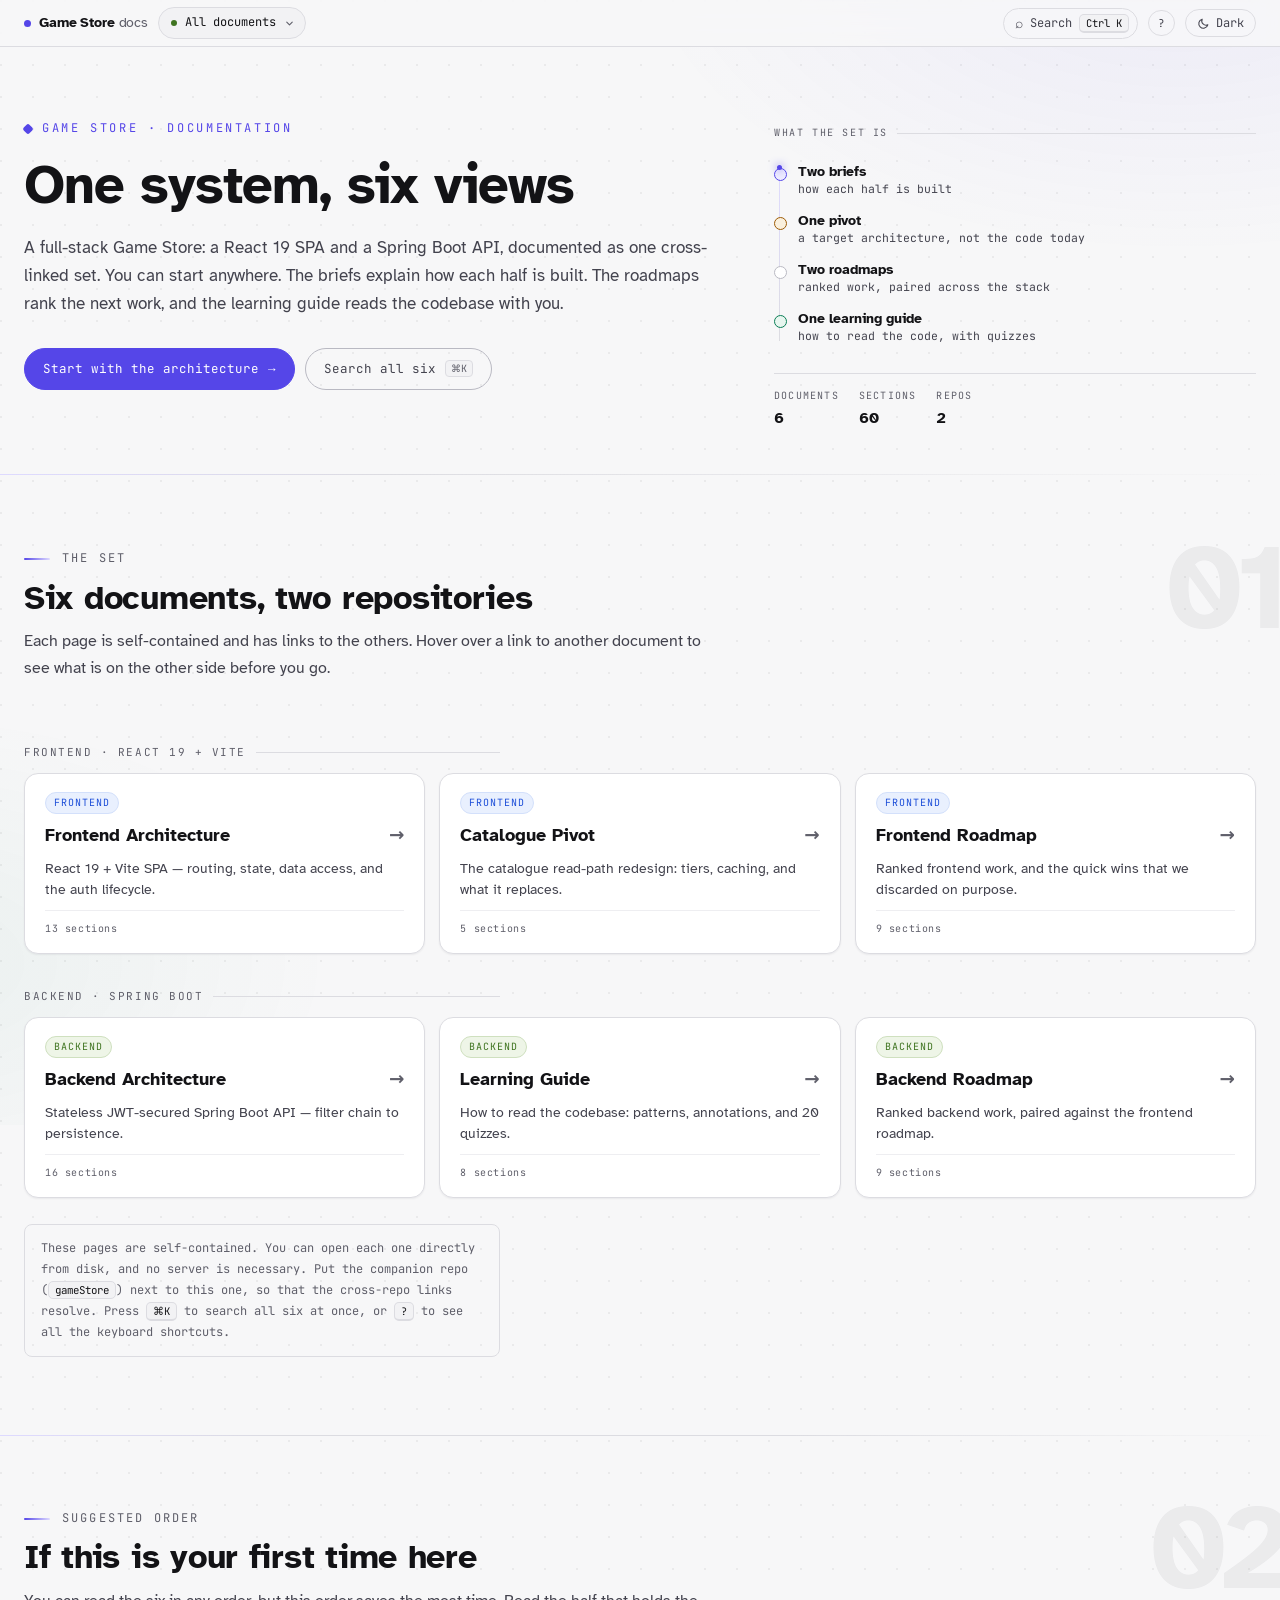
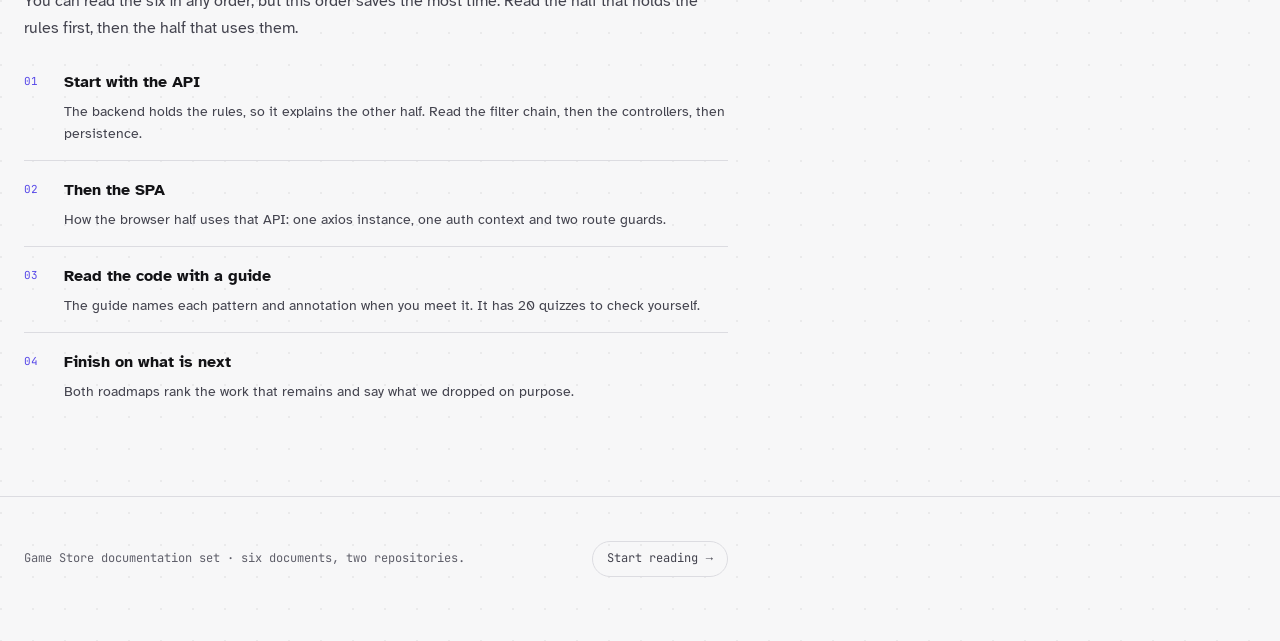
==== commit cfda7030: "docs: rewrite the HTML docs in ASD-STE100 Simplified Technical English Visible text in the six docum" ====
--- a/docs/index.html
+++ b/docs/index.html
@@ -1977,8 +1977,8 @@
       <div class="ds-pop">
         <p class="ds-pop-h">Frontend · React 19 + Vite</p>
         <a href="../../gameStore/docs/architecture.html"><span class="t">Frontend Architecture</span><span class="d">React 19 + Vite SPA — routing, state, data access, and the auth lifecycle.</span></a>
-        <a href="../../gameStore/docs/catalog-architecture.html"><span class="t">Catalog Pivot</span><span class="d">The catalogue read-path redesign: tiers, caching, and what it replaces.</span></a>
-        <a href="../../gameStore/docs/frontend-roadmap.html"><span class="t">Frontend Roadmap</span><span class="d">Ranked frontend work, with the quick wins that were deliberately discarded.</span></a>
+        <a href="../../gameStore/docs/catalog-architecture.html"><span class="t">Catalogue Pivot</span><span class="d">The catalogue read-path redesign: tiers, caching, and what it replaces.</span></a>
+        <a href="../../gameStore/docs/frontend-roadmap.html"><span class="t">Frontend Roadmap</span><span class="d">Ranked frontend work, and the quick wins that we discarded on purpose.</span></a>
         <p class="ds-pop-h">Backend · Spring Boot</p>
         <a href="architecture.html"><span class="t">Backend Architecture</span><span class="d">Stateless JWT-secured Spring Boot API — filter chain to persistence.</span></a>
         <a href="architecture-and-learning-guide.html"><span class="t">Learning Guide</span><span class="d">How to read the codebase: patterns, annotations, and 20 quizzes.</span></a>
@@ -2009,9 +2009,9 @@
       <p class="eyebrow">Game Store · Documentation</p>
       <h1>One system, six views</h1>
       <p class="lede">
-        A full-stack Game Store: a React&nbsp;19 SPA and a Spring&nbsp;Boot API, documented as a single
-        cross-linked set. Start anywhere — the briefs explain how each half is built, the roadmaps rank
-        what's next, and the learning guide reads the codebase with you.
+        A full-stack Game Store: a React&nbsp;19 SPA and a Spring&nbsp;Boot API, documented as one
+        cross-linked set. You can start anywhere. The briefs explain how each half is built. The roadmaps
+        rank the next work, and the learning guide reads the codebase with you.
       </p>
       <div class="fd-actions">
         <a class="fd-cta" href="architecture.html">Start with the architecture <span aria-hidden="true">→</span></a>
@@ -2023,7 +2023,7 @@
     <aside class="hero-plate">
       <p class="plate-k">What the set is</p>
       <div class="schema">
-        <div class="s-node is-accent"><em>Two briefs</em>how each half is actually built</div>
+        <div class="s-node is-accent"><em>Two briefs</em>how each half is built</div>
         <div class="s-node is-auth"><em>One pivot</em>a target architecture, not the code today</div>
         <div class="s-node"><em>Two roadmaps</em>ranked work, paired across the stack</div>
         <div class="s-node is-new"><em>One learning guide</em>how to read the code, with quizzes</div>
@@ -2038,8 +2038,8 @@
     <p class="kicker">The set</p>
     <h2>Six documents, two repositories</h2>
     <p class="section-lede">
-      Every page is self-contained and cross-linked to the others. Hover a link into another
-      document to see what is on the other side of it before you go.
+      Each page is self-contained and has links to the others. Hover over a link to another
+      document to see what is on the other side before you go.
     </p>
 
     <div class="fd-resume-slot" data-gs-resume hidden></div>
@@ -2054,14 +2054,14 @@
       </a>
       <a class="fd-card role-fe" data-doc="fe-catalog" href="../../gameStore/docs/catalog-architecture.html">
         <span class="fd-role">frontend</span>
-        <span class="fd-title">Catalog Pivot</span>
+        <span class="fd-title">Catalogue Pivot</span>
         <span class="fd-blurb">The catalogue read-path redesign: tiers, caching, and what it replaces.</span>
         <span class="fd-meta"></span>
       </a>
       <a class="fd-card role-fe" data-doc="fe-roadmap" href="../../gameStore/docs/frontend-roadmap.html">
         <span class="fd-role">frontend</span>
         <span class="fd-title">Frontend Roadmap</span>
-        <span class="fd-blurb">Ranked frontend work, with the quick wins that were deliberately discarded.</span>
+        <span class="fd-blurb">Ranked frontend work, and the quick wins that we discarded on purpose.</span>
         <span class="fd-meta"></span>
       </a>
     </div>
@@ -2089,10 +2089,10 @@
     </div>
 
     <p class="fd-hint">
-      These pages are self-contained: open any of them straight from disk, no server required.
-      The companion repo (<code>gameStore</code>) is expected to sit next to this one for the
-      cross-repo links to resolve. Press <kbd>⌘K</kbd> to search all six at once, or
-      <kbd>?</kbd> for everything else the keyboard does.
+      These pages are self-contained. You can open each one directly from disk, and no server is
+      necessary. Put the companion repo (<code>gameStore</code>) next to this one, so that the
+      cross-repo links resolve. Press <kbd>⌘K</kbd> to search all six at once, or
+      <kbd>?</kbd> to see all the keyboard shortcuts.
     </p>
   </div>
 </section>
@@ -2102,36 +2102,36 @@
     <p class="kicker">Suggested order</p>
     <h2>If this is your first time here</h2>
     <p class="section-lede">
-      The six are written to be read in any order, but this one wastes the least time: the half
-      that holds the rules first, then the half that consumes it.
+      You can read the six in any order, but this order saves the most time. Read the half that
+      holds the rules first, then the half that uses them.
     </p>
     <ol class="fd-path">
       <li class="fd-step">
         <span class="fs-n">01</span>
         <div>
           <a class="fs-h" href="architecture.html">Start with the API</a>
-          <p class="fs-why">The backend holds the rules, so it is the half that explains the other one. Filter chain, then controllers, then persistence.</p>
+          <p class="fs-why">The backend holds the rules, so it explains the other half. Read the filter chain, then the controllers, then persistence.</p>
         </div>
       </li>
       <li class="fd-step">
         <span class="fs-n">02</span>
         <div>
           <a class="fs-h" href="../../gameStore/docs/architecture.html">Then the SPA</a>
-          <p class="fs-why">How the browser half consumes that API — one axios instance, one auth context, two route guards.</p>
+          <p class="fs-why">How the browser half uses that API: one axios instance, one auth context and two route guards.</p>
         </div>
       </li>
       <li class="fd-step">
         <span class="fs-n">03</span>
         <div>
           <a class="fs-h" href="architecture-and-learning-guide.html">Read the code with a guide</a>
-          <p class="fs-why">Patterns and annotations named as you meet them, with 20 quizzes to check yourself.</p>
+          <p class="fs-why">The guide names each pattern and annotation when you meet it. It has 20 quizzes to check yourself.</p>
         </div>
       </li>
       <li class="fd-step">
         <span class="fs-n">04</span>
         <div>
           <a class="fs-h" href="../../gameStore/docs/frontend-roadmap.html">Finish on what is next</a>
-          <p class="fs-why">Both roadmaps rank the remaining work and say what was deliberately dropped.</p>
+          <p class="fs-why">Both roadmaps rank the work that remains and say what we dropped on purpose.</p>
         </div>
       </li>
     </ol>
@@ -2151,8 +2151,8 @@
 <!-- GS:INDEX:START -->
 <script>
 /* GENERATED by docs/_src/build-index.mjs — do not edit. */
-window.GS_SEARCH_META = {"fe-arch":{"title":"Frontend Architecture","role":"frontend","file":"architecture.html"},"fe-catalog":{"title":"Catalog Pivot","role":"frontend","file":"catalog-architecture.html"},"fe-roadmap":{"title":"Frontend Roadmap","role":"frontend","file":"frontend-roadmap.html"},"be-arch":{"title":"Backend Architecture","role":"backend","file":"architecture.html"},"be-learn":{"title":"Learning Guide","role":"backend","file":"architecture-and-learning-guide.html"},"be-roadmap":{"title":"Backend Roadmap","role":"backend","file":"backend-roadmap.html"}};
-window.GS_SEARCH = [{"doc":"fe-arch","id":"overview","title":"The whole system on one page","kicker":"§ 1 · System Overview","text":"§ 1 · System Overview The whole system on one page Three tiers, one boundary. The browser holds the user (and the token). The Spring Boot API holds the rules. MySQL holds the data. Every write crosses the amber auth boundary; every byte on the wire is JSON. Diagram 1 · the request path as it stands today — amber marks the JWT / auth boundary.","kind":"section"},{"doc":"fe-arch","id":"layers","title":"What lives where","kicker":"§ 2 · Interactive Layer Explorer","text":"§ 2 · Interactive Layer Explorer What lives where Click a layer to see the files that live inside it and the job each one does. Every request crosses all three, in this order — the browser sends, the API validates and orchestrates, the database answers. Layer 1 · Presentation React SPA User-facing UI, routing, local auth state, HTTP client. Layer 2 · Application Spring Boot…","kind":"section"},{"doc":"fe-arch","id":"flows","title":"How the code handles a request","kicker":"§ 3 · Data Flow Walkthroughs","text":"§ 3 · Data Flow Walkthroughs How the code handles a request Four end-to-end journeys, each with the sequence on the left and the code path on the right. Every step names the file it happens in, so you can jump from a diagram arrow to a real line of code. Amber steps cross the auth boundary; green steps touch the database; red steps raise or handle an error. A User logs in B…","kind":"section"},{"doc":"fe-arch","id":"auth-state","title":"Every state AuthContext can be in","kicker":"§ 4 · Client Auth State Machine","text":"§ 4 · Client Auth State Machine Every state AuthContext can be in Auth is not just \"logged in / out\". The context has a startup phase where it doesn't yet know, and every transition is triggered by exactly one event. The router waits for Loading to end before deciding where to send anyone. Diagram 3 · isLoading is a distinct state, not a boolean flavor of \"logged out\" — that's…","kind":"section"},{"doc":"fe-arch","id":"model","title":"Seven entities, two user–game joins","kicker":"§ 5 · Data Model","text":"§ 5 · Data Model Seven entities, two user–game joins Two many-to-many joins link users and games. Purchase is the ownership join that the library reads, and it carries only the timestamp. Wishlist has the same shape and holds games saved for later. Price history lives on orders and order_items, which V5 added. Each order line keeps a snapshot of the title and the unit price at…","kind":"section"},{"doc":"fe-arch","id":"anatomy","title":"What actually crosses the wire","kicker":"§ 6 · Request Anatomy","text":"§ 6 · Request Anatomy What actually crosses the wire Hover any underlined segment to see what that field means and who reads it. Left is what the browser sends; right is what Spring answers with. Request · public read (token attached anyway) Response · 200 OK (simplified, description left out) Request · login Response · signed JWT","kind":"section"},{"doc":"fe-arch","id":"failure","title":"What can go wrong, and who catches it","kicker":"§ 7 · Failure Modes","text":"§ 7 · Failure Modes What can go wrong, and who catches it A short catalog of the error paths, mapped to the code that handles each one. The extended state (§ 9) upgrades several of these from \"silent console error\" to \"toast the user sees\". 401 · Unauthorized Bad credentials on login Path matches /auth/** , so the response interceptor does not log the user out — LoginPage…","kind":"section"},{"doc":"fe-arch","id":"features","title":"Three low-effort, high-signal features","kicker":"§ 8 · The Increment","text":"§ 8 · The Increment Three low-effort, high-signal features Each plugs into scaffolding that already exists — axios interceptors, a GlobalExceptionHandler , the shared GameGrid , and existing entity fields — so nothing here touches the schema, the auth model, or the timeline. 01 / UX POLISH Skeleton loaders shipped Swap the plain \"Loading games…\" text for shimmer cards that…","kind":"section"},{"doc":"fe-arch","id":"extended","title":"The same backbone, three features overlaid","kicker":"§ 9 · Extended State","text":"§ 9 · Extended State The same backbone, three features overlaid Green nodes are net-new; indigo nodes are existing pieces that gain responsibility. Note the search path now terminates at the database instead of the browser. Diagram 4 · the extended request path. Unmarked nodes already exist and are untouched; the key below is generated from what the diagram actually colours.…","kind":"section"},{"doc":"fe-arch","id":"maturity","title":"Where this project is, and where it's going","kicker":"§ 10 · Maturity Ladder","text":"§ 10 · Maturity Ladder Where this project is, and where it's going Four honest stages from \"runs on my machine\" to \"the version I'd defend in a system-design interview.\" The marker below is pinned to today. Each rung says what it proves to a reviewer — because a portfolio is judged on the evidence it produces, not the intentions behind it. You are here Stage 0 Current State…","kind":"section"},{"doc":"fe-arch","id":"roadmap","title":"What to build next — and what to deliberately skip","kicker":"§ 11 · Roadmap Board","text":"§ 11 · Roadmap Board What to build next — and what to deliberately skip Every candidate improvement scored on difficulty , effort and impact , with a verdict. Filter by stage. The Skip column is not filler — knowing what not to build is the clearest signal of engineering judgment on this page. All Next Milestone Portfolio Ready Best Case Deliberately Skip Deploy publicly Do it…","kind":"section"},{"doc":"fe-arch","id":"scorecard","title":"Honest now, with a target to close to","kicker":"§ 12 · Architecture Scorecard","text":"§ 12 · Architecture Scorecard Honest now, with a target to close to Nine dimensions, scored out of 10. The bars show today; toggle to reveal the Stage-2 target. The gap is the point — a scorecard with everything at 10 is a scorecard nobody believes. Show target state → Now Target (Portfolio Ready) Layering & structure controller · service · repo · dto 9 Security JWT · RBAC ·…","kind":"section"},{"doc":"fe-arch","id":"checklist","title":"The 90-second review, from the other side of the table","kicker":"§ 13 · Recruiter Checklist","text":"§ 13 · Recruiter Checklist The 90-second review, from the other side of the table This is roughly what a senior engineer checks in the first minute and a half of opening your repo. Tick items off as you land them — your progress is saved in this browser. 0 / 0 ready for review Reset README has a live demo link at the top the first thing anyone looks for Demo credentials…","kind":"section"},{"doc":"fe-catalog","id":"system","title":"Four tiers, one owner of truth","kicker":"The System","text":"The System Four tiers, one owner of truth RAWG is treated as a source , never as the system of record. Everything the store actually sells — price, ownership, order history — is written and owned locally. Client · React SPA Browse / Search TanStack Query ?q= & page= in URL Cart & Checkout useCart() — server cart replaces CartContext AuthContext jwt-decode · localStorage client…","kind":"section"},{"doc":"fe-catalog","id":"problem","title":"You cannot foreign-key across a network boundary","kicker":"The Core Problem","text":"The Core Problem You cannot foreign-key across a network boundary An order_items row needs to point at a product. If the product only exists as RAWG id 3328 , the database can enforce nothing — and purchase history is one upstream edit away from lying to the customer. Naive passthrough Rejected Store the remote id as a loose column and resolve it at render time. Nothing is…","kind":"section"},{"doc":"fe-catalog","id":"identity","title":"Composite keys, and nothing is ever deleted","kicker":"Identity","text":"Identity Composite keys, and nothing is ever deleted Two constraints on the games table carry most of the design’s weight. UNIQUE (source, external_id) Never external_id alone — RAWG id 3498 and IGDB id 3498 are different games. Hand-entered rows carry source='LOCAL' with a null external id, and because MySQL treats nulls as distinct in a unique index, unlimited local rows…","kind":"section"},{"doc":"fe-catalog","id":"read-path","title":"Three tiers, cheapest first","kicker":"Read Path","text":"Read Path Three tiers, cheapest first RAWG’s free tier allows 20 000 requests a month — roughly 660 a day. A single afternoon of hot-reloading a search box would eat 500 of them. The ordering below is what makes that a non-issue, and it is also what turns a RAWG outage into a banner instead of an error page. Tier 1 · in-process Caffeine Search 10 min, detail 24 h, genres 7…","kind":"section"},{"doc":"fe-catalog","id":"flow","title":"Search to receipt, end to end","kicker":"The Flow","text":"The Flow Search to receipt, end to end Step 04 is the pivot the whole architecture turns on — the moment remote data acquires a local primary key, and every downstream feature gets to be ordinary. Guest searches “witcher” React issues GET /api/catalog/games?q=witcher&page=1 . No token required — the catalog is permitAll , so the store is browsable before signup. Cache ladder…","kind":"section"},{"doc":"fe-roadmap","id":"progress","title":"progress","kicker":"","text":"0 / 0 frontend tasks complete Reset Frontend items are tracked here. Backend items live in gameStore-backend/docs/backend-roadmap.html — the two files keep separate progress.","kind":"section"},{"doc":"fe-roadmap","id":"build-order","title":"What blocks what — including across the repo boundary","kicker":"Build order · at a glance","text":"Build order · at a glance What blocks what — including across the repo boundary An arrow means must land first . The frontend's own gate is the design-system decision ( F6 ): almost every Phase-2 UI task gets rewritten if it is done first. The dashed arrows come from backend work in the other repo. You still cannot finish one Phase-0 item (F2) until that work ships. Update…","kind":"section"},{"doc":"fe-roadmap","id":"phase-0","title":"Get the SPA onto a URL, and make the docs reachable","kicker":"Phase 0 · Unblock deployment","text":"Phase 0 · Unblock deployment Get the SPA onto a URL, and make the docs reachable The frontend's share of the deploy work is small — the backend carries most of it. What matters here is that VITE_API_URL is inlined at build time, so the API's public origin has to exist before the production bundle is built. Gate F2 cannot be verified until the backend's B1 (CORS from env) and…","kind":"section"},{"doc":"fe-roadmap","id":"phase-1","title":"Pick one design system before writing any more CSS","kicker":"Phase 1 · Design-system focus","text":"Phase 1 · Design-system focus Pick one design system before writing any more CSS The roadmap card in the architecture brief says \"Chakra and Bootstrap and react-bootstrap and two icon sets — a reviewer spots this in ten seconds.\" The audit found it is sharper than that: this is a custom-CSS app , and almost every UI dependency is removable. Gate This phase gates Phase 2.…","kind":"section"},{"doc":"fe-roadmap","id":"phase-2","title":"The gap the documents now admit","kicker":"Phase 2 · Responsive & UX","text":"Phase 2 · Responsive & UX The gap the documents now admit The recruiter checklist in the architecture brief has a line for \"app works on a phone screen — reviewers open links on mobile\". The README, PRODUCT.md and DESIGN.md now flag the app as desktop-first. The stylesheet confirms that the line is unmet. Once there is a public URL, this becomes the most likely thing to go…","kind":"section"},{"doc":"fe-roadmap","id":"phase-3","title":"Stop refetching everything, and start proving it works","kicker":"Phase 3 · Data layer & tests","text":"Phase 3 · Data layer & tests Stop refetching everything, and start proving it works On 2026-08-01, most of this phase waited on backend work, because the frontend cannot consume pagination that does not exist. Update (2026-10-09): F13 and F14 shipped once B9, B10 and B11 landed. Only F18 still waits on backend work (B19). F15, F16 and F17 need nothing from the backend. The…","kind":"section"},{"doc":"fe-roadmap","id":"offroad","title":"Five things that shipped without a card","kicker":"Landed off the roadmap · 2026-09-20","text":"Landed off the roadmap · 2026-09-20 Five things that shipped without a card None of these were on the eighteen. They were built in one day, ahead of the design-system gate, on the hand-written stylesheet — which is the bet F6 has to honour now. They are listed so the board stays honest about what the app actually does; they are counted in the progress bar but not in the…","kind":"section"},{"doc":"fe-roadmap","id":"pairings","title":"Nine places where doing one side alone is wasted work","kicker":"Cross-stack · Recommended Pairings","text":"Cross-stack · Recommended Pairings Nine places where doing one side alone is wasted work The backend and frontend live in separate repos, which makes it easy to finish a task that cannot be verified — or worse, ship an API shape the client then has to absorb twice. These pairs should be tackled in the same sitting. This section is duplicated verbatim in the backend roadmap. P1…","kind":"section"},{"doc":"fe-roadmap","id":"skipped","title":"Four shortcuts that look cheap and cost more later","kicker":"Discarded · Quick wins that aren't","text":"Discarded · Quick wins that aren't Four shortcuts that look cheap and cost more later All four are genuinely fast, and all four would have to be redone. They are listed so the decision is on the record rather than rediscovered. ✕ Add skeletons or breakpoints before F6 Skip Both are tempting because they are visible and quick. Both get written against Bootstrap's grid and then…","kind":"section"},{"doc":"fe-roadmap","id":"phase-0","title":"F1 · One API base-URL constant, not two","kicker":"Blocker","text":"v-crit\"> F1 One API base-URL constant, not two Blocker The fallback literal \"http://localhost:8181\" is duplicated in two files. When the deployed origin changes, one of them will be missed — and the one that gets missed is the RBAC demo page, which is exactly the page a reviewer clicks. Duplicated at services/api.ts:5 and pages/DemoPage.tsx:9 . Export a single constant and…","kind":"task","ref":"F1"},{"doc":"fe-roadmap","id":"phase-0","title":"F2 · Deploy the SPA to Cloudflare Pages","kicker":"Critical","text":"v-crit\"> F2 Deploy the SPA to Cloudflare Pages Critical Half the \"single biggest gap today\". A live link changes how every other part of the project is read — the briefs' own scorecard puts deployability at 2/10 and calls it the load-bearing number. Build with VITE_API_URL set to the deployed API origin. Add an SPA fallback rewrite so deep links like /games/7 do not 404 on…","kind":"task","ref":"F2"},{"doc":"fe-roadmap","id":"phase-0","title":"F3 · Publish the frontend briefs to GitHub Pages","kicker":"Quick win","text":"v-do\"> F3 Publish the frontend briefs to GitHub Pages Quick win Highest leverage-per-minute item on either board. These briefs are the project's strongest artefact and are currently only readable by cloning the repo. Covers docs/architecture.html , docs/catalog-architecture.html and this roadmap. The cross-doc switcher currently links across repos with relative filesystem…","kind":"task","ref":"F3"},{"doc":"fe-roadmap","id":"phase-0","title":"F4 · Correct the stale claims in the README","kicker":"Shipped ✓","text":"v-do\"> F4 Correct the stale claims in the README Shipped ✓ The README said three things that the code no longer did. Doc drift is cheap to fix and expensive to be caught on — a reviewer who finds one stops trusting the rest. Done (2026-10-09). Since 2026-08-08 (2ecbebe), the README lists /admin/login as a legacy redirect, the <Navigate to=\"/login\"> at routes/AppRoutes.tsx:63 .…","kind":"task","ref":"F4"},{"doc":"fe-roadmap","id":"phase-1","title":"F5 · Remove the UI dependencies nothing uses","kicker":"Gate","text":"v-crit\"> F5 Remove the UI dependencies nothing uses Gate Three of the four UI packages are effectively dead weight, and the bundle pays for all of them. react-bootstrap has zero imports anywhere in src/ . react-icons is imported only by components/ui/color-mode.tsx , whose own exports ( useColorMode , useColorModeValue , ColorModeButton ) are never imported by anything. Chakra…","kind":"task","ref":"F5"},{"doc":"fe-roadmap","id":"phase-1","title":"F6 · Decide Bootstrap's fate — commit or extract","kicker":"Gate","text":"v-crit\"> F6 Decide Bootstrap's fate — commit or extract Gate Bootstrap's CSS and its JavaScript bundle are both global imports, and Bootstrap-ish class names appear across 13 files — yet the real design system is the hand-written stylesheet. Either commit to Bootstrap properly or lift those classes into App.css and drop it. Imports at main.tsx:7 (CSS) and :9 (JS bundle). The…","kind":"task","ref":"F6"},{"doc":"fe-roadmap","id":"phase-1","title":"F7 · Delete the dead code","kicker":"Shipped ✓","text":"v-do\"> F7 Delete the dead code Shipped ✓ Done (2026-09-20). The 411-line review fixture, the unmounted AboutGame carousel and MyButton are gone from the tree, and PRODUCT.md no longer has to warn about invented reviewer names sitting in src/assets . One leftover: getFieldErrors at utils/apiError.ts:77 is still exported and never imported. Two minutes when you are next in that…","kind":"task","ref":"F7"},{"doc":"fe-roadmap","id":"phase-1","title":"F8 · Give Prettier a config and a script","kicker":"Shipped ✓","text":"v-do\"> F8 Give Prettier a config and a script Shipped ✓ Done. .prettierrc.json exists and package.json carries format and format:check scripts, so every subsequent diff is smaller. package.json:10-11 . Not yet wired into CI — that waits on F16's runner and the backend's B13. Effort ~15 min Impact Low–Medium <","kind":"task","ref":"F8"},{"doc":"fe-roadmap","id":"phase-2","title":"F9 · Add width-based breakpoints","kicker":"Critical","text":"v-crit\"> F9 Add width-based breakpoints Critical On 2026-08-01 the stylesheet had one @media rule, and it was a capability query, not a breakpoint. It now has six, but only three are width rules, and none of them touches the fixed sidebar that the store layout is built on. With a fixed sidebar and a grid layout, the app almost certainly does not survive a 375px viewport —…","kind":"task","ref":"F9"},{"doc":"fe-roadmap","id":"phase-2","title":"F10 · Skeleton loaders instead of \"Loading…\" text","kicker":"Shipped ✓","text":"v-do\"> F10 Skeleton loaders instead of \"Loading…\" text Shipped ✓ Done (2026-09-20), as part of the motion foundation. Every loading route shows a skeleton shaped like the content it replaces; no \"Loading…\" string is left in src/pages . The route guard shows three pulsing gold dots instead of the old bare text. components/game/GameGridSkeleton.tsx mirrors GameCard 's 3:4…","kind":"task","ref":"F10"},{"doc":"fe-roadmap","id":"phase-2","title":"F11 · ErrorBoundary, toasts, and a 5xx path in the interceptor","kicker":"Do it","text":"v-do\"> F11 ErrorBoundary, toasts, and a 5xx path in the interceptor Do it The 401 handling is genuinely thoughtful, and it is the only case handled centrally. A 500 or a dropped connection falls through to a page-local string, and a render-time throw takes the whole app to a blank screen. services/api.ts:22-35 handles 401 only. No ErrorBoundary exists anywhere in src/ .…","kind":"task","ref":"F11"},{"doc":"fe-roadmap","id":"phase-2","title":"F12 · Accessibility pass on the interactive bits","kicker":"Do it","text":"v-do\"> F12 Accessibility pass on the interactive bits Do it On 2026-08-01, four source files carried ARIA. Now 23 of the 47 TSX files carry it, but the sidebars in SideBar.tsx and AdminLayout.tsx still carry none. Since FX1, the app also honours prefers-reduced-motion ( App.css:3026 ), as the architecture documents do. Thus motion is no longer the gap. The gap is labels.…","kind":"task","ref":"F12"},{"doc":"fe-roadmap","id":"phase-3","title":"F13 · Consume server-side search & pagination","kicker":"Shipped ✓","text":"v-do\"> F13 Consume server-side search & pagination Shipped ✓ Done (2026-08-08). Search no longer downloads the catalogue. One navbar box drives GET /games/all?q=&genre=&page=&size= . Browse mirrors q and page into the URL, so results are shareable and the back button works. On 2026-09-20, FX5 replaced the separate Browse input with the navbar box and added six live suggestions…","kind":"task","ref":"F13"},{"doc":"fe-roadmap","id":"phase-3","title":"F14 · Make the Library page show the user's actual library","kicker":"Shipped ✓","text":"v-do\"> F14 Make the Library page show the user's actual library Shipped ✓ Done (2026-08-07), with the full cart flow. The page no longer presents the whole store as owned — it reads GET /purchases/me and maps each purchase's game into the grid. It shipped with a new cart (a localStorage-backed CartContext , keyed per user) and a CartPage that checked out through POST…","kind":"task","ref":"F14"},{"doc":"fe-roadmap","id":"phase-3","title":"F15 · Introduce a query cache (TanStack Query)","kicker":"Do it","text":"v-do\"> F15 Introduce a query cache (TanStack Query) Do it Partially addressed (2026-08-07). A lightweight interim cache now sits behind gameService.getPage() / getById() . This module-level read-through store keeps each page for 60s, keyed by query string, with a FIFO cap of 20 pages, and skips keyword searches. It keeps single games by id with no TTL, and a create, update or…","kind":"task","ref":"F15"},{"doc":"fe-roadmap","id":"phase-3","title":"F16 · Stand up Vitest + React Testing Library","kicker":"Later","text":"v-later\"> F16 Stand up Vitest + React Testing Library Later There is no test infrastructure at all — no runner, no config, no test script, not one test file. The brief's verdict is \"Later\" and it is defensible: the backend already has 63 integration tests, so this raises the floor rather than the ceiling. But it is the only remaining unticked box on the recruiter checklist…","kind":"task","ref":"F16"},{"doc":"fe-roadmap","id":"phase-3","title":"F17 · Code-split the routes","kicker":"Later","text":"v-later\"> F17 Code-split the routes Later Every page is a static import, so an anonymous visitor downloads the entire admin portal before the login page appears. Small change, measurable effect on first paint. routes/AppRoutes.tsx — wrap page imports in React.lazy with a Suspense fallback. Best done after F10 so the fallback is the skeleton, not a bare string. Effort ~2 hrs…","kind":"task","ref":"F17"},{"doc":"fe-roadmap","id":"phase-3","title":"F18 · Cart, checkout, and silent token renewal","kicker":"Later","text":"v-later\"> F18 Cart, checkout, and silent token renewal Later Half shipped (2026-09-20). The cart and checkout half landed with B17: a four-step CheckoutModal against POST /orders/checkout , order snapshots, rewards redemption — see FX3 . What remains is silent token renewal. Token expiry is still checked exactly once, when the token is applied, so a session that dies mid-use…","kind":"task","ref":"F18"},{"doc":"fe-roadmap","id":"offroad","title":"FX1 · Design foundation: motion tokens, focus and press states, modal, hero swap","kicker":"Shipped ✓","text":"v-do\"> FX1 Design foundation: motion tokens, focus and press states, modal, hero swap Shipped ✓ Done (2026-09-20). One token ladder for duration, easing, radius and shadow; a focus ring and press feedback on every control; a route-keyed page enter; staggered card arrival; a two-layer hero crossfade that waits for the new art to decode; a shared Modal with enter/exit motion,…","kind":"task","ref":"FX1"},{"doc":"fe-roadmap","id":"offroad","title":"FX2 · Wishlist: heart on hero, details and cards, plus /wishlist","kicker":"Shipped ✓","text":"v-do\"> FX2 Wishlist: heart on hero, details and cards, plus /wishlist Shipped ✓ Done (2026-09-20). The inert \"+ Wishlist\" buttons the README used to apologise for are now a server-backed heart with optimistic toggling and rollback, and a /wishlist page with the shared empty state. On cards the heart is revealed with hover and stays lit once wished. context/WishlistProvider.tsx…","kind":"task","ref":"FX2"},{"doc":"fe-roadmap","id":"offroad","title":"FX3 · Checkout modal with simulated payment and rewards","kicker":"Shipped ✓","text":"v-do\"> FX3 Checkout modal with simulated payment and rewards Shipped ✓ Done (2026-09-20). A four-step checkout (review, pay, processing, success) with a live card preview, inline provider-style marks and a visible \"Demo checkout, no money moves\" badge. A rewards toggle redeems 100 points for R1 off, capped at the subtotal; the cart shows points to earn; the profile shows the…","kind":"task","ref":"FX3"},{"doc":"fe-roadmap","id":"offroad","title":"FX4 · Profile and Settings behind the avatar menu","kicker":"Shipped ✓","text":"v-do\"> FX4 Profile and Settings behind the avatar menu Shipped ✓ Done (2026-09-20). /profile reads identity, region, join month, games owned, the rewards balance, the ledger and recent orders. /settings is three independent forms — presentation (display name, one of twelve code-drawn avatar presets, bio, region), account (username, email) and password — each with its own…","kind":"task","ref":"FX4"},{"doc":"fe-roadmap","id":"offroad","title":"FX5 · One search box, with live suggestions, scoped to the store","kicker":"Shipped ✓","text":"v-do\"> FX5 One search box, with live suggestions, scoped to the store Shipped ✓ Done (2026-09-20). Browse's second search input is gone. The navbar pill filters Browse live and hands a term to it from any other page, lists six suggestions as a keyboard-navigable combobox, focuses on / , clears on Escape, and hides itself on profile, cart, settings and the admin console. Browse…","kind":"task","ref":"FX5"},{"doc":"fe-roadmap","id":"skipped","title":"FS1 · Add skeletons or breakpoints before F6","kicker":"Skip","text":"v-skip\"> ✕ Add skeletons or breakpoints before F6 Skip Both are tempting because they are visible and quick. Both get written against Bootstrap's grid and then rewritten the moment the design-system decision lands. Order matters more than speed here. Update (2026-10-09): F10 and three width rules of F9 landed before F6. They use the custom App.css and not the Bootstrap grid,…","kind":"task","ref":"FS1"},{"doc":"fe-roadmap","id":"skipped","title":"FS2 · Install a toast library now","kicker":"Skip","text":"v-skip\"> ✕ Install a toast library now Skip Adds a fifth UI dependency to a project whose main frontend problem is that it already has too many — and the design-system decision may supply a toast primitive for free. <","kind":"task","ref":"FS2"},{"doc":"fe-roadmap","id":"skipped","title":"FS3 · Wire up the colour-mode toggle","kicker":"Skip","text":"v-skip\"> ✕ Wire up the colour-mode toggle Skip Looks like finishing something half-built. It is not: main.tsx:18 forces dark deliberately, and the app's entire visual identity is a dark theme. If you make the toggle work, you must write a light theme for about 3,700 lines of CSS. That is net-new scope, not a fix. <","kind":"task","ref":"FS3"},{"doc":"fe-roadmap","id":"skipped","title":"FS4 · Paginate client-side over getAll()","kicker":"Skip","text":"v-skip\"> ✕ Paginate client-side over getAll() Skip Gives the appearance of pagination while still downloading the whole catalogue, and cements a component API that server-side paging will invalidate. Wait for B10 . Update (2026-10-09): B10 shipped on 2026-08-08, and F13 consumes it. On the same day, gameService.getPage() replaced getAll() . <","kind":"task","ref":"FS4"},{"doc":"be-arch","id":"overview","title":"The API on one page","kicker":"§ 1 · System Overview","text":"§ 1 · System Overview The API on one page A request enters through the servlet filter chain, gets authenticated and authorized, then is dispatched to a controller. From there it flows down through a service to a repository, and Hibernate turns the call into SQL. Amber marks the auth boundary; Spring-green marks framework machinery you configure but don't hand-write. Diagram 1…","kind":"section"},{"doc":"be-arch","id":"layers","title":"What lives where","kicker":"§ 2 · Interactive Layer Explorer","text":"§ 2 · Interactive Layer Explorer What lives where Click a layer to see the classes inside it and the job each one does. A request passes through them top to bottom: the security layer decides if you may proceed, controllers decide what was asked, services decide how to do it, and repositories decide where the data lives. Layer 0 · Edge Security & Config CORS, filter chain,…","kind":"section"},{"doc":"be-arch","id":"lifecycle","title":"The filter gauntlet, in order","kicker":"§ 3 · Request Lifecycle","text":"§ 3 · Request Lifecycle The filter gauntlet, in order Order is everything in Spring Security — rules and filters are evaluated first-match-wins, top to bottom. This is the exact sequence every non-preflight request runs before your controller code executes. Stage 1 · Framework CorsFilter Registered at HIGHEST_PRECEDENCE so preflight OPTIONS is answered before anything else.…","kind":"section"},{"doc":"be-arch","id":"flows","title":"How the code handles a request","kicker":"§ 4 · Data Flow Walkthroughs","text":"§ 4 · Data Flow Walkthroughs How the code handles a request Four end-to-end journeys, each pairing the sequence diagram with the code path. Every step names the file it happens in. Amber steps cross the auth boundary; green steps touch the database; red steps raise or map an error. A Register B Authenticate C Validated read D Admin write Step 1 · Controller Bind body, delegate…","kind":"section"},{"doc":"be-arch","id":"security","title":"Who can call what","kicker":"§ 5 · Security Model","text":"§ 5 · Security Model Who can call what The whole access-control policy is one ordered list in SecurityConfiguration . Rules are evaluated top to bottom, and the first one that matches the request's method and path decides the outcome — so specific rules must come before general ones. # Matcher Requirement Rationale 1 /api/v2/auth/** permitAll You can't hold a token before you…","kind":"section"},{"doc":"be-arch","id":"jwt","title":"What's inside the token","kicker":"§ 6 · JWT Anatomy","text":"§ 6 · JWT Anatomy What's inside the token A JWT is three Base64URL segments joined by dots: header . payload . signature . The first two are just encoded JSON — readable by anyone. The signature is what can't be forged. Hover any underlined part for detail. The wire format (one string) Decoded payload (claims) Signing JwtService.generateToken Builds claims → sets…","kind":"section"},{"doc":"be-arch","id":"model","title":"Seven entities, three of them on the user–game axis","kicker":"§ 7 · Data Model","text":"§ 7 · Data Model Seven entities, three of them on the user–game axis Users and Games are the two nouns; everything else records something one did with the other. Purchases is ownership (the library reads it), Wishlists is intent (unique per user and game), and Orders is the receipt — totals, payment method, a DEMO- reference — with an OrderItems line per game that snapshots…","kind":"section"},{"doc":"be-arch","id":"errors","title":"One place turns exceptions into JSON","kicker":"§ 8 · Exception → HTTP Mapping","text":"§ 8 · Exception → HTTP Mapping One place turns exceptions into JSON A @RestControllerAdvice catches exceptions thrown anywhere below the controllers and renders each as a consistent { \"message\": … } body with the right status — so services can just throw and stay ignorant of HTTP. Thrown by the domain Status Response body When ResourceNotFoundException 404 { message: \"Game not…","kind":"section"},{"doc":"be-arch","id":"api","title":"Every endpoint, with its guard","kicker":"§ 9 · API Surface","text":"§ 9 · API Surface Every endpoint, with its guard The complete route table the controllers expose today, and the access rule each one falls under. Paths mirror the controllers exactly — including the non-RESTful /add and /find/{id} shapes the frontend already targets. Method Path Access Success Handler POST /api/v2/auth/register public 200 AuthenticationController.register POST…","kind":"section"},{"doc":"be-arch","id":"config","title":"The knobs that define the runtime","kicker":"§ 10 · Configuration","text":"§ 10 · Configuration The knobs that define the runtime Everything environment-specific lives in application.properties . Secrets ( DB_PASSWORD , JWT_SECRET ) are ${…} placeholders. Their values come from environment variables or from the gitignored application-local.properties of the local profile. Neither value is in the repo. Setting Value Why it matters server.port 8181 The…","kind":"section"},{"doc":"be-arch","id":"caching","title":"Can we serve RAWG data from our own database after the first fetch?","kicker":"§ 11 · Catalog & Caching Strategy","text":"§ 11 · Catalog & Caching Strategy Can we serve RAWG data from our own database after the first fetch? Yes — and we should. The catalog will move to RAWG's live API ( the pivot is fully designed here ), but RAWG's free tier allows only ~20 000 requests a month. The answer is a read-through cache: the first user to view a game pays the remote call, every user after reads it…","kind":"section"},{"doc":"be-arch","id":"persistence","title":"Persist what must be true forever; recreate the rest","kicker":"§ 12 · Persistence Strategy","text":"§ 12 · Persistence Strategy Persist what must be true forever; recreate the rest A portfolio store does not need enterprise persistence. The discipline is knowing which data earns a permanent row, which is just a cache, and which can live in a session or a URL. Over-persisting is its own kind of amateur tell. Persist forever system of record Users, roles, credentials Profile…","kind":"section"},{"doc":"be-arch","id":"deployment","title":"From \"runs on my machine\" to a link recruiters can click — for $0","kicker":"§ 13 · Deployment Architecture","text":"§ 13 · Deployment Architecture From \"runs on my machine\" to a link recruiters can click — for $0 The whole stack can go live without a credit card. The constraint is a feature: doing it on free infrastructure forces exactly the Docker, reverse-proxy and CI decisions that make the project worth reviewing. Today Local only Runs on localhost only — no public URL No container;…","kind":"section"},{"doc":"be-arch","id":"docker","title":"Four containers, one network, one command","kicker":"§ 14 · Docker Topology","text":"§ 14 · Docker Topology Four containers, one network, one command The target backend runs as a small docker compose stack. Item B4 will add it. The repo has no Dockerfile or compose file yet. Caddy is the only container exposed to the internet; everything else talks over a private bridge network and is never published to a host port. *In the $0 plan the SPA is served by…","kind":"section"},{"doc":"be-arch","id":"hardening","title":"What deployment forces you to fix — and what to defend as a choice","kicker":"§ 15 · Security Hardening","text":"§ 15 · Security Hardening What deployment forces you to fix — and what to defend as a choice Going public turns a few local shortcuts into real gaps. Each card is the current state, then the fix. The last one is deliberately not \"fixed\" — it's a documented trade-off, which is a different and stronger thing. CORS origin The allowed origin is hardcoded to the Vite dev server, so…","kind":"section"},{"doc":"be-arch","id":"roadmap","title":"The backend build order","kicker":"§ 16 · Roadmap & Scorecard","text":"§ 16 · Roadmap & Scorecard The backend build order The full, filterable roadmap board lives in the frontend brief §11 . Here is the backend-specific scorecard and the order the server-side work should land in. Layering & structure controller · service · repo · dto 9 → 9 Security JWT · RBAC · hardening 7 → 9 Data integrity Flyway owns schema · validate · order_items price…","kind":"section"},{"doc":"be-learn","id":"read","title":"How to read this codebase","kicker":"§ 1 · Orientation","text":"§ 1 · Orientation How to read this codebase Four layers, top to bottom. A request enters through security, gets routed to a controller, the controller delegates to a service, the service talks to a repository, the repository talks to the database. Nothing skips a layer. Layer 0 · Security & Configuration CORS → JWTAuthenticationFilter → SecurityConfiguration (401 if bad token,…","kind":"section"},{"doc":"be-learn","id":"patterns","title":"The patterns in this code, with the problem each one solves","kicker":"§ 2 · Design patterns","text":"§ 2 · Design patterns The patterns in this code, with the problem each one solves A pattern isn't a decoration — it's a solution to a specific problem. If you can name the pattern and the pain it removes, you understand the choice. Every row below is a pattern that's really in this codebase, with the file where you can see it working. Pattern Where it lives The problem it…","kind":"section"},{"doc":"be-learn","id":"compare","title":"Beginner mistake vs. best practice","kicker":"§ 3 · Real fixes from this repo","text":"§ 3 · Real fixes from this repo Beginner mistake vs. best practice Every card below is a change this codebase really made. The \"mistake\" panel is code that was once here (or almost was); the \"clean code\" panel is what replaced it, and the note explains why the fix matters in practice. 1. Field injection → constructor injection on a final field DI Spring BEGINNER · @Autowired…","kind":"section"},{"doc":"be-learn","id":"spring","title":"Annotations — what they do, and what they secretly do","kicker":"§ 4 · Spring, in depth","text":"§ 4 · Spring, in depth Annotations — what they do, and what they secretly do A Spring annotation is a request to the framework: \"please generate the plumbing I would otherwise write by hand.\" Every card below expands to the mechanism behind the annotation, not just its name. @RestController — @Controller + @ResponseBody @RestController is @Controller + @ResponseBody on every…","kind":"section"},{"doc":"be-learn","id":"java","title":"What this codebase teaches you about the language","kicker":"§ 5 · Java fundamentals, exam-badged","text":"§ 5 · Java fundamentals, exam-badged What this codebase teaches you about the language Every concept below carries a badge. The OCA 1Z0-808 exam covers Java SE 8 , but this codebase is Java 17 — so some of the most idiomatic code here (records, var , Stream.toList() ) is explicitly outside the exam. Read the badges before assuming. All On 1Z0-808 Java 9+ · not on exam OCP…","kind":"section"},{"doc":"be-learn","id":"quizzes","title":"Quizzes — click to reveal","kicker":"§ 6 · Knowledge check","text":"§ 6 · Knowledge check Quizzes — click to reveal Every question tests something about this codebase specifically. Filter by topic, click an option to grade it, and use the explanation to trace the reasoning back to the file it comes from. Score 0 / 0 · reset All Spring Security JPA Java Patterns","kind":"section"},{"doc":"be-learn","id":"assess","title":"What rigorous technical assessments actually probe","kicker":"§ 7 · Assessment prep","text":"§ 7 · Assessment prep What rigorous technical assessments actually probe This section is calibrated to the kind of thing graduate programmes and hiring assessments (BBD-style, for example) really test — not fact recall, but the ability to justify a design choice. Honest caveat: this is general preparation for that class of assessment, not modelled on any specific company's…","kind":"section"},{"doc":"be-learn","id":"contrib","title":"Extending this guide","kicker":"§ 8 · Contributing","text":"§ 8 · Contributing Extending this guide This doc is designed to grow as the codebase does. The additions you're most likely to make are new quizzes, new mistake-vs-best-practice cards, and new annotation cards — all structured so you never have to touch the CSS or hunt through markup. Adding a quiz All quizzes live in the QUIZZES array in the script at the bottom of this file.…","kind":"section"},{"doc":"be-learn","id":"quizzes","title":"A handler returning a plain List under @Controller (without @ResponseBody) would...","kicker":"quiz · spring","text":"","kind":"quiz"},{"doc":"be-learn","id":"quizzes","title":"Why must the current user come from the token, never from a ?userId= query param?","kicker":"quiz · security","text":"","kind":"quiz"},{"doc":"be-learn","id":"quizzes","title":"Why does UserResponse expose UserResponse.from(user) rather than a constructor overload UserResponse(Users)?","kicker":"quiz · patterns","text":"","kind":"quiz"},{"doc":"be-learn","id":"quizzes","title":"hasRole(\"ADMIN\") in SecurityConfiguration only works because one line in Users.java pairs with it. What does hasRole prepend to the string you pass in?","kicker":"quiz · security","text":"","kind":"quiz"},{"doc":"be-learn","id":"quizzes","title":"On the Users entity, what does getUsername() return, and what does getUserName() return?","kicker":"quiz · security","text":"","kind":"quiz"},{"doc":"be-learn","id":"quizzes","title":"What does mappedBy = \"user\" on Users.purchases actually say?","kicker":"quiz · jpa","text":"","kind":"quiz"},{"doc":"be-learn","id":"quizzes","title":"Why does calling this.someMethod() bypass @Transactional if you call it from another method in the same class?","kicker":"quiz · spring","text":"","kind":"quiz"},{"doc":"be-learn","id":"quizzes","title":"When does this API return 401 vs 403?","kicker":"quiz · security","text":"","kind":"quiz"},{"doc":"be-learn","id":"quizzes","title":"Why is Role annotated @Enumerated(EnumType.STRING) instead of the default ORDINAL?","kicker":"quiz · jpa","text":"","kind":"quiz"},{"doc":"be-learn","id":"quizzes","title":"Why is price on Games declared BigDecimal instead of double?","kicker":"quiz · java","text":"","kind":"quiz"},{"doc":"be-learn","id":"quizzes","title":"Why prefer constructor injection over @Autowired on a field?","kicker":"quiz · spring","text":"","kind":"quiz"},{"doc":"be-learn","id":"quizzes","title":"Why does GET /users/all return UserResponse rows (inside a PagedResponse) instead of Users entities?","kicker":"quiz · patterns","text":"","kind":"quiz"},{"doc":"be-learn","id":"quizzes","title":"What is the security risk of @PostMapping(\"/register\") public void register(@RequestBody Users user)?","kicker":"quiz · security","text":"","kind":"quiz"},{"doc":"be-learn","id":"quizzes","title":"The servlet filter chain in this app is which design pattern?","kicker":"quiz · patterns","text":"","kind":"quiz"},{"doc":"be-learn","id":"quizzes","title":"JpaRepository compiles even when the Users.id field is Integer. What happens?","kicker":"quiz · jpa","text":"","kind":"quiz"},{"doc":"be-learn","id":"quizzes","title":"Why is SessionCreationPolicy set to STATELESS?","kicker":"quiz · security","text":"","kind":"quiz"},{"doc":"be-learn","id":"quizzes","title":"When a user self-registers, how does the app decide whether they get the ADMIN role?","kicker":"quiz · security","text":"","kind":"quiz"},{"doc":"be-learn","id":"quizzes","title":"A @Valid @RequestBody fails validation. What does the response body look like?","kicker":"quiz · spring","text":"","kind":"quiz"},{"doc":"be-learn","id":"quizzes","title":"Why did this repo change the catch-all from RuntimeException → 400 to Exception → 500 (with logged stack trace)?","kicker":"quiz · spring","text":"","kind":"quiz"},{"doc":"be-learn","id":"quizzes","title":"The @AuthenticationPrincipal Users injected into UsersController.getMe is a detached entity. What would happen if you called user.getPurchases() there?","kicker":"quiz · jpa","text":"","kind":"quiz"},{"doc":"be-roadmap","id":"progress","title":"progress","kicker":"","text":"0 / 0 backend tasks complete Reset Backend items are tracked here. Frontend items live in gameStore/docs/frontend-roadmap.html — the two files keep separate progress.","kind":"section"},{"doc":"be-roadmap","id":"build-order","title":"What blocks what","kicker":"Build order · at a glance","text":"Build order · at a glance What blocks what The phases run left to right, but the hard prerequisites are what actually fix the order. An arrow means must land first . There are really only two dependency knots: getting deployed (Phase 0), and wiring Flyway ( B7 ) — after which every schema change downstream is unblocked. Only items with a hard prerequisite are drawn — the quick…","kind":"section"},{"doc":"be-roadmap","id":"phase-0","title":"Six tasks between here and a link you can send someone","kicker":"Phase 0 · Unblock deployment","text":"Phase 0 · Unblock deployment Six tasks between here and a link you can send someone Every one of these is small. Together they are the difference between a project that exists on your laptop and one a reviewer can open. Do them in order — B1 gates B5 , and B4 gates everything after it. Gate Nothing below Phase 0 is worth starting first. The briefs' own scorecard puts…","kind":"section"},{"doc":"be-roadmap","id":"phase-1","title":"Stop letting Hibernate own the schema","kicker":"Phase 1 · Data integrity","text":"Phase 1 · Data integrity Stop letting Hibernate own the schema B7 was the real gate here. When this phase was planned, a migration file existed and read as though Flyway was wired up, but nothing ran it. The plan put it before purchases and the catalogue. Update (2026-10-09): B7 shipped on 2026-08-08. Flyway now runs V1–V6 at startup, so every schema change arrives as a…","kind":"section"},{"doc":"be-roadmap","id":"phase-2","title":"Make the API shape defensible before features pile on top of it","kicker":"Phase 2 · API quality & proof","text":"Phase 2 · API quality & proof Make the API shape defensible before features pile on top of it Two inconsistencies are worth fixing before anything else consumes the API: service methods that no controller exposes, and /games returning raw entities while /users returns a DTO. Fix the shape once, not twice. Update (2026-10-09): B10 and B11 fixed both of them on 2026-08-08, and…","kind":"section"},{"doc":"be-roadmap","id":"phase-3","title":"The multi-day work, once the foundations hold","kicker":"Phase 3 · Headline features","text":"Phase 3 · Headline features The multi-day work, once the foundations hold These are the items that make the project memorable rather than merely correct. They are last on purpose: each one is significantly more expensive if the schema, the API shape or the deploy story is still in flux underneath it. B16 RAWG catalog with a tiered read-through cache Standout The headline…","kind":"section"},{"doc":"be-roadmap","id":"offroad","title":"Four things that shipped without a card","kicker":"Landed off the roadmap","text":"Landed off the roadmap Four things that shipped without a card All four were built on 2026-09-20, the same day as B17 , outside the planned order — each was either a prerequisite the checkout turned out to need (the ledger), a page the frontend already had a slot for (wishlist, settings), or a bug the new endpoints exposed (the 404). They are recorded here so the board matches…","kind":"section"},{"doc":"be-roadmap","id":"pairings","title":"Nine places where doing one side alone is wasted work","kicker":"Cross-stack · Recommended Pairings","text":"Cross-stack · Recommended Pairings Nine places where doing one side alone is wasted work The backend and frontend live in separate repos, which makes it easy to finish a task that cannot be verified — or worse, ship an API shape the client then has to absorb twice. These pairs should be tackled in the same sitting. This section is duplicated verbatim in the frontend roadmap.…","kind":"section"},{"doc":"be-roadmap","id":"skipped","title":"Six shortcuts that look cheap and cost more later","kicker":"Discarded · Quick wins that aren't","text":"Discarded · Quick wins that aren't Six shortcuts that look cheap and cost more later Each of these is genuinely fast to do and would each create work to undo. They are listed so the decision is on the record rather than rediscovered. ✕ Flip ddl-auto to validate now Skip Looks like a one-word hardening win. Before Flyway was wired up ( B7 ), no migration runner created the…","kind":"section"},{"doc":"be-roadmap","id":"phase-0","title":"B1 · Read the CORS origin from an env var","kicker":"Blocker","text":"v-crit\"> B1 Read the CORS origin from an env var Blocker The allowed origin is a hardcoded literal, so the API physically cannot accept a request from a deployed frontend. This is the single cheapest task on the board and it unblocks the most expensive one. configuration/CorsConfig.java:21 — List.of(\"http://localhost:5173\") . The placeholder CORS_ALLOWED_ORIGINS already sits…","kind":"task","ref":"B1"},{"doc":"be-roadmap","id":"phase-0","title":"B2 · Add a production Spring profile","kicker":"Quick win","text":"v-do\"> B2 Add a production Spring profile Quick win There is one main properties file. The only other files are a gitignored application-local.properties for secrets, which comes from a committed template, and the H2 config for the tests. None of them is a production profile. The main file ships SQL echo plus six DEBUG/TRACE loggers, including org.springframework.security . In…","kind":"task","ref":"B2"},{"doc":"be-roadmap","id":"phase-0","title":"B3 · Fix the startup log that lies about the admin account","kicker":"Quick win","text":"v-do\"> B3 Fix the startup log that lies about the admin account Quick win Boot prints \"ADMIN email=admin@gamestore.com password=12345678\" on every run — but only the USER is ever seeded. If a real admin exists with a different password, the log publishes a credential that is simply false. Either seed the admin for real, or delete the claim. BinoApplication.java:40 . The…","kind":"task","ref":"B3"},{"doc":"be-roadmap","id":"phase-0","title":"B4 · Dockerise: Dockerfile + compose.yml","kicker":"Critical","text":"v-crit\"> B4 Dockerise: Dockerfile + compose.yml Critical The four-container topology is already fully designed in the backend brief §14 — caddy, api, db and an optional web container on gamestore-net . This task is implementing a design that already exists, not making one. No Dockerfile , compose.yml or .dockerignore exists anywhere in the repo today. Base the API image on…","kind":"task","ref":"B4"},{"doc":"be-roadmap","id":"phase-0","title":"B5 · Deploy to an Oracle Cloud Always-Free ARM VM","kicker":"Critical","text":"v-crit\"> B5 Deploy to an Oracle Cloud Always-Free ARM VM Critical The highest-impact task in the entire backlog. Caddy handles HTTPS and Let's Encrypt; config comes from host env vars. Budget extra time for A1.Flex capacity errors — the brief flags them honestly. Depends on B1 (CORS) and B4 (compose). Set CORS_ALLOWED_ORIGINS to the real Pages domain once the frontend is up.…","kind":"task","ref":"B5"},{"doc":"be-roadmap","id":"phase-0","title":"B6 · Publish the two backend briefs to GitHub Pages","kicker":"Quick win","text":"v-do\"> B6 Publish the two backend briefs to GitHub Pages Quick win Highest leverage-per-minute item on the board. These briefs are the strongest artefact in the project and they are currently invisible unless someone clones the repo and opens a local file. Publishes docs/architecture.html , docs/architecture-and-learning-guide.html and this roadmap. Cross-link with the two…","kind":"task","ref":"B6"},{"doc":"be-roadmap","id":"phase-1","title":"B7 · Actually wire Flyway up","kicker":"Shipped ✓","text":"v-do\"> B7 Actually wire Flyway up Shipped ✓ Done (2026-08-08). flyway-core and flyway-mysql are now real dependencies; spring.flyway.baseline-on-migrate=true stamps existing databases at V1 without re-running the baseline, and spring.jpa.hibernate.ddl-auto is validate . Hibernate no longer touches the schema — drift fails startup. Tests keep ddl-auto=create-drop against H2…","kind":"task","ref":"B7"},{"doc":"be-roadmap","id":"phase-1","title":"B8 · Give games.price a real precision","kicker":"Shipped ✓","text":"v-do\"> B8 Give games.price a real precision Shipped ✓ Done (2026-08-08). V3__games_price_precision.sql narrows the column to decimal(10,2) via an in-place MODIFY , and Games.java gains @Column(nullable = false, precision = 10, scale = 2) so ddl-auto=validate stays happy. The column allows up to R99,999,999.99 per row. That is absurdly generous for a store where real prices run…","kind":"task","ref":"B8"},{"doc":"be-roadmap","id":"phase-1","title":"B9 · Build the purchase & library endpoints","kicker":"Shipped ✓","text":"v-do\"> B9 Build the purchase & library endpoints Shipped ✓ Done (2026-08-07). The entity and repository were already written and injected nowhere; now wired into POST /purchases and GET /purchases/me via a new PurchaseService and PurchaseController . The Library page was showing the whole catalogue and calling it \"yours\" — it now reads only what the user bought (pair P4 / F14,…","kind":"task","ref":"B9"},{"doc":"be-roadmap","id":"phase-2","title":"B10 · Expose server-side search, sort & pagination","kicker":"Shipped ✓","text":"v-do\"> B10 Expose server-side search, sort & pagination Shipped ✓ Done (2026-08-08). One repository method backs three UX modes now: GamesRepository.search(q, genre, Pageable) — a JPQL query with optional filters, so ?q= alone, ?genre= alone, both together, or neither all use the same code path. Same treatment for UserRepository.search(q, Pageable) . The old dead methods (…","kind":"task","ref":"B10"},{"doc":"be-roadmap","id":"phase-2","title":"B11 · Add a GameResponse DTO","kicker":"Shipped ✓","text":"v-do\"> B11 Add a GameResponse DTO Shipped ✓ Done (2026-08-08). Landed alongside B10 because shipping pagination first would have baked the raw Games entity into the paginated contract — exactly the asymmetry this card was created to fix. dto/GameResponse.java is a record mirroring UserResponse , with a static from(Games) factory. Every /games/* endpoint that returns a game now…","kind":"task","ref":"B11"},{"doc":"be-roadmap","id":"phase-2","title":"B12 · Add Actuator, exposing only /health","kicker":"Quick win","text":"v-do\"> B12 Add Actuator, exposing only /health Quick win Observability scores 3/10 and there is no health endpoint at all — which also means the Docker compose stack has nothing to health-check against. No actuator dependency exists today. Expose health only; keep the rest closed. Effort ~1 hr Impact Medium <","kind":"task","ref":"B12"},{"doc":"be-roadmap","id":"phase-2","title":"B13 · CI on every push ( mvnw verify )","kicker":"Do it","text":"v-do\"> B13 CI on every push ( mvnw verify ) Do it There are 63 passing integration tests and nothing that proves they pass on any machine but yours. A green badge converts \"I wrote tests\" into evidence. No .github/ directory exists. verify runs both Surefire ( *Tests ) and Failsafe ( *IT ); H2 means no MySQL service container is needed. Effort ~half day Impact Medium–High Pair…","kind":"task","ref":"B13"},{"doc":"be-roadmap","id":"phase-2","title":"B14 · Add unit tests for the pure logic","kicker":"Do it","text":"v-do\"> B14 Add unit tests for the pure logic Do it All 64 existing tests boot a Spring context. The four pieces of genuinely testable pure logic have no direct coverage, and they are exactly the pieces where a subtle bug is silent. Target service/RewardsService.java (earn and redeem maths, the subtotal cap), service/JwtService.java (expiry maths, claim extraction),…","kind":"task","ref":"B14"},{"doc":"be-roadmap","id":"phase-2","title":"B15 · Document POST /games/sync/rawg","kicker":"Shipped ✓","text":"v-do\"> B15 Document POST /games/sync/rawg Shipped ✓ Done (2026-08-08). The endpoint exists, is reachable and is admin-guarded. When this card was written, it appeared in no endpoint table in either brief or the README. The documents listed 12 endpoints, and the code served 13. Now the README and §9 of the architecture brief list all 26 endpoints, and this one is among them.…","kind":"task","ref":"B15"},{"doc":"be-roadmap","id":"phase-3","title":"B16 · RAWG catalog with a tiered read-through cache","kicker":"Standout","text":"v-do\"> B16 RAWG catalog with a tiered read-through cache Standout The headline feature, and already designed down to TTLs: Caffeine (search 10 min · detail 24 h · genres 7 days) → MySQL shadow rows ( UNIQUE(source, external_id) , 14-day cached_at ) → RAWG on a genuine miss, with 2s/4s timeouts and a 60-second circuit breaker. Brief §11. Cache annotations belong on…","kind":"task","ref":"B16"},{"doc":"be-roadmap","id":"phase-3","title":"B17 · Cart, checkout & order snapshots","kicker":"Shipped ✓","text":"v-do\"> B17 Cart, checkout & order snapshots Shipped ✓ Done (2026-09-20). POST /orders/checkout takes {gameIds, paymentMethod, redeemPoints} and, in one transaction, writes an orders receipt with an order_items line per game that snapshots title and unit_price — the distinction the brief drew: a catalogue row is a cache and may change; a line on a receipt is history and may not…","kind":"task","ref":"B17"},{"doc":"be-roadmap","id":"phase-3","title":"B18 · Rate-limit the auth endpoints","kicker":"Later","text":"v-later\"> B18 Rate-limit the auth endpoints Later /api/v2/auth/** is permitAll , skipped by the JWT filter, and completely unthrottled — an unlimited credential-stuffing surface. Low effort, but only matters once the app is publicly reachable. bucket4j in the filter chain, or a Caddy-level rate limit on the auth path. Effort ~half day Depends on B5 <","kind":"task","ref":"B18"},{"doc":"be-roadmap","id":"phase-3","title":"B19 · Refresh-token rotation","kicker":"Later","text":"v-later\"> B19 Refresh-token rotation Later The textbook-correct answer, and genuinely optional here — the brief's position is that a 24-hour token with no revocation is a defensible portfolio trade-off. Do it to show you know the pattern, not because the current design is broken. Short-lived access token + httpOnly refresh cookie on a scoped path. Meaningless without the…","kind":"task","ref":"B19"},{"doc":"be-roadmap","id":"offroad","title":"BX1 · Wishlist endpoints","kicker":"Shipped ✓","text":"v-do\"> BX1 Wishlist endpoints Shipped ✓ Done (2026-09-20). GET /wishlist/me lists the caller's saved games newest first; POST /wishlist/{gameId} saves one (201) and DELETE /wishlist/{gameId} removes it (204). Both writes are idempotent — a repeat add returns the existing entry, a repeat delete is still 204 — so the client can always send the request without checking first. The…","kind":"task","ref":"BX1"},{"doc":"be-roadmap","id":"offroad","title":"BX2 · Rewards ledger & redemption","kicker":"Shipped ✓","text":"v-do\"> BX2 Rewards ledger & redemption Shipped ✓ Done (2026-09-20). users.points stops being an undefined \"loyalty score\" and becomes a simulated rewards balance with two rules, both constants on RewardsService : POINTS_PER_RAND_EARNED = 10 (earn 10 points per R1 of an order's final total, rounded down) and POINTS_PER_RAND_OFF = 100 (100 points = R1 off at checkout, capped at…","kind":"task","ref":"BX2"},{"doc":"be-roadmap","id":"offroad","title":"BX3 · Self-service profile, account & password endpoints","kicker":"Shipped ✓","text":"v-do\"> BX3 Self-service profile, account & password endpoints Shipped ✓ Done (2026-09-20). Until now GET /users/me was the whole self-service API. Four PUT s join it: /users/me (username only), /users/me/profile ( displayName ≤50, avatarKey ≤32, bio ≤280, country two letters — where null or blank replaces , so a bio can be cleared), /users/me/account (username and email) and…","kind":"task","ref":"BX3"},{"doc":"be-roadmap","id":"offroad","title":"BX4 · 404 for unmapped routes","kicker":"Shipped ✓","text":"v-do\"> BX4 404 for unmapped routes Shipped ✓ Done (2026-09-20). A request to a path no controller owns used to fall into the Exception backstop and come back as 500 \"An unexpected error occurred\" — the server blaming itself for a client built against a newer API than the one running. Spring raises NoResourceFoundException for that case. It now has its own handler and returns…","kind":"task","ref":"BX4"},{"doc":"be-roadmap","id":"skipped","title":"BS1 · Flip ddl-auto to validate now","kicker":"Skip","text":"v-skip\"> ✕ Flip ddl-auto to validate now Skip Looks like a one-word hardening win. Before Flyway was wired up ( B7 ), no migration runner created the schema, so the app would not start. Update (2026-10-09): B7 shipped on 2026-08-08. Flyway now builds the schema, and ddl-auto is validate . Thus the flip came in the correct order. <","kind":"task","ref":"BS1"},{"doc":"be-roadmap","id":"skipped","title":"BS2 · Put @Cacheable on the controllers","kicker":"Skip","text":"v-skip\"> ✕ Put @Cacheable on the controllers Skip Fast to add, and would be deleted during B16 . The brief argues the cache belongs on the provider precisely so the internal materialization path is protected too — controller-level caching misses that and has to be unwound. <","kind":"task","ref":"BS2"},{"doc":"be-roadmap","id":"skipped","title":"BS3 · Implement the RAWG sync ad hoc","kicker":"Skip","text":"v-skip\"> ✕ Implement the RAWG sync ad hoc Skip Filling in the 501 stub with a quick fetch-and-save discards a design that already exists: dto/GameRequest.java:16-18 documents a future RawgImportService mapping RAWG JSON onto that record, so import reuses the same validation as the API. A shortcut here throws that reuse away. <","kind":"task","ref":"BS3"},{"doc":"be-roadmap","id":"skipped","title":"BS4 · Expose /games/search returning a plain List","kicker":"Skip","text":"v-skip\"> ✕ Expose /games/search returning a plain List Skip It would have taken half an hour. But it would have guaranteed a second breaking change when pagination landed, plus a second frontend rewrite. The rule was to expose the method only with the final envelope. B10 did that on 2026-08-08. It folded search into GET /games/all?q= , which returns the final PagedResponse…","kind":"task","ref":"BS4"},{"doc":"be-roadmap","id":"skipped","title":"BS5 · Change users.id from Integer to Long","kicker":"Skip","text":"v-skip\"> ✕ Change users.id from Integer to Long Skip The inconsistency with games.id is real and slightly ugly. V1__baseline.sql already calls it accepted debt: changing a primary-key type that other tables reference is genuine risk for a cosmetic payoff. <","kind":"task","ref":"BS5"},{"doc":"be-roadmap","id":"skipped","title":"BS6 · Move duplicate-email from 400 to 409 on its own","kicker":"Skip","text":"v-skip\"> ✕ Move duplicate-email from 400 to 409 on its own Skip Correct in isolation. This card said that it would break in practice because the frontend keys on 400. Update (2026-10-09): the frontend does not do that. getApiErrorMessage() reads the message for any status, so a 409 shows the same text. It is still valid only as pairing P6 , so that the contract in the briefs…","kind":"task","ref":"BS6"}];
+window.GS_SEARCH_META = {"fe-arch":{"title":"Frontend Architecture","role":"frontend","file":"architecture.html"},"fe-catalog":{"title":"Catalogue Pivot","role":"frontend","file":"catalog-architecture.html"},"fe-roadmap":{"title":"Frontend Roadmap","role":"frontend","file":"frontend-roadmap.html"},"be-arch":{"title":"Backend Architecture","role":"backend","file":"architecture.html"},"be-learn":{"title":"Learning Guide","role":"backend","file":"architecture-and-learning-guide.html"},"be-roadmap":{"title":"Backend Roadmap","role":"backend","file":"backend-roadmap.html"}};
+window.GS_SEARCH = [{"doc":"fe-arch","id":"overview","title":"The whole system on one page","kicker":"§ 1 · System Overview","text":"§ 1 · System Overview The whole system on one page The system has three tiers and one boundary. The browser holds the user (and the token). The Spring Boot API holds the rules. MySQL holds the data. Every write crosses the amber auth boundary. Every byte on the wire is JSON. Diagram 1 · how a request moves through the system today. Amber marks the JWT / auth boundary.","kind":"section"},{"doc":"fe-arch","id":"layers","title":"What is in each layer","kicker":"§ 2 · Interactive Layer Explorer","text":"§ 2 · Interactive Layer Explorer What is in each layer Click a layer to see the files in it and the job that each file does. Every request crosses all three layers in this order. The browser sends the request. The API validates it and orchestrates the work. The database answers. Layer 1 · Presentation React SPA UI for users, routes, local auth state, HTTP client. Layer 2 ·…","kind":"section"},{"doc":"fe-arch","id":"flows","title":"How the code handles a request","kicker":"§ 3 · Data Flow Walkthroughs","text":"§ 3 · Data Flow Walkthroughs How the code handles a request This section shows four end-to-end journeys. Each journey has the sequence on the left and the code steps on the right. Every step names the file where it occurs, so you can jump from a diagram arrow to a real line of code. Amber steps cross the auth boundary. Green steps touch the database. Red steps raise or handle…","kind":"section"},{"doc":"fe-arch","id":"auth-state","title":"Every state AuthContext can be in","kicker":"§ 4 · Client Auth State Machine","text":"§ 4 · Client Auth State Machine Every state AuthContext can be in Auth is more than \"logged in / out\". The context has a startup phase when it does not know the auth state yet. Exactly one event triggers each transition. The router waits for the end of Loading before it decides where to send a user. Diagram 3 · isLoading is a separate state, not a boolean form of \"logged out\".…","kind":"section"},{"doc":"fe-arch","id":"model","title":"Seven entities, two user–game joins","kicker":"§ 5 · Data Model","text":"§ 5 · Data Model Seven entities, two user–game joins Two many-to-many joins link users and games. Purchase is the ownership join that the library reads, and it carries only the timestamp. Wishlist has the same shape and holds games saved for later. Price history lives on orders and order_items, which V5 added. Each order line keeps a snapshot of the title and the unit price at…","kind":"section"},{"doc":"fe-arch","id":"anatomy","title":"What crosses the wire","kicker":"§ 6 · Request Anatomy","text":"§ 6 · Request Anatomy What crosses the wire Hover over an underlined segment to see what that field means and who reads it. The left side shows what the browser sends. The right side shows what Spring sends back. Request · public read (token attached anyway) Response · 200 OK (simplified, description left out) Request · login Response · signed JWT","kind":"section"},{"doc":"fe-arch","id":"failure","title":"What can go wrong, and who catches it","kicker":"§ 7 · Failure Modes","text":"§ 7 · Failure Modes What can go wrong, and who catches it This is a short catalogue of the error cases. Each card names the code that handles the case. The extended state (§ 9) upgrades several of these from \"silent console error\" to \"toast the user sees\". 401 · Unauthorized Bad credentials on login The URL path matches /auth/** , so the response interceptor does not log the…","kind":"section"},{"doc":"fe-arch","id":"features","title":"Three low-effort, high-signal features","kicker":"§ 8 · The Increment","text":"§ 8 · The Increment Three low-effort, high-signal features Each feature plugs into parts that already exist: axios interceptors, a GlobalExceptionHandler , the shared GameGrid and the current entity fields. As a result, no feature here changes the schema, the auth model or the timeline. 01 / UX POLISH Skeleton loaders shipped Replace the plain \"Loading games…\" text with…","kind":"section"},{"doc":"fe-arch","id":"extended","title":"The same backbone, three features overlaid","kicker":"§ 9 · Extended State","text":"§ 9 · Extended State The same backbone, three features overlaid Green nodes are new in this increment. The indigo nodes already exist and gain responsibility. Note that the search now ends at the database instead of in the browser. Diagram 4 · the extended request flow. Unmarked nodes already exist, and this increment does not change them. A script generates the key below from…","kind":"section"},{"doc":"fe-arch","id":"maturity","title":"Where this project is, and where it goes next","kicker":"§ 10 · Maturity Ladder","text":"§ 10 · Maturity Ladder Where this project is, and where it goes next Four realistic stages go from \"runs on my machine\" to \"the version I would defend in a system-design interview.\" The marker below shows where the project is today. Each rung says what it proves to a reviewer. This is because reviewers judge a portfolio on the evidence that it produces, not on the intentions…","kind":"section"},{"doc":"fe-arch","id":"roadmap","title":"What to build next — and what to deliberately skip","kicker":"§ 11 · Roadmap Board","text":"§ 11 · Roadmap Board What to build next — and what to deliberately skip Each candidate improvement has a score for difficulty , effort and impact , and a verdict. Filter by stage. The Skip column is not filler. To know what not to build is the clearest signal of engineering judgment on this page. All Next Milestone Portfolio Ready Best Case Deliberately Skip Deploy publicly Do…","kind":"section"},{"doc":"fe-arch","id":"scorecard","title":"A true score today, and a target to reach","kicker":"§ 12 · Architecture Scorecard","text":"§ 12 · Architecture Scorecard A true score today, and a target to reach Each of the nine dimensions has a score out of 10. The bars show the scores today. Click the toggle to show the Stage-2 target. The gap is the point, because nobody believes a scorecard with everything at 10. Show target state → Now Target (Portfolio Ready) Layers & structure controller · service · repo ·…","kind":"section"},{"doc":"fe-arch","id":"checklist","title":"The 90-second review, as a reviewer sees it","kicker":"§ 13 · Recruiter Checklist","text":"§ 13 · Recruiter Checklist The 90-second review, as a reviewer sees it This list is close to what a senior engineer checks in the first minute and a half after they open your repo. Tick each item when you land it. The page keeps your progress in this browser. 0 / 0 ready for review Reset README has a live demo link at the top the first thing anyone checks Demo credentials…","kind":"section"},{"doc":"fe-catalog","id":"system","title":"Four tiers, one owner of truth","kicker":"The System","text":"The System Four tiers, one owner of truth The design treats RAWG as a source , never as the system of record. The store writes and owns locally everything that it sells: price, ownership and order history. Client · React SPA Browse / Search TanStack Query ?q= & page= in URL Cart & Checkout useCart() — server cart replaces CartContext AuthContext jwt-decode · localStorage…","kind":"section"},{"doc":"fe-catalog","id":"problem","title":"You cannot foreign-key across a network boundary","kicker":"The Core Problem","text":"The Core Problem You cannot foreign-key across a network boundary An order_items row must refer to a product. If the product exists only as RAWG id 3328 , the database can enforce nothing. Then one upstream edit can make the purchase history show false data to the customer. Naive passthrough Rejected This option stores the remote id in a loose column and resolves it at render…","kind":"section"},{"doc":"fe-catalog","id":"identity","title":"Composite keys, and nothing is ever deleted","kicker":"Identity","text":"Identity Composite keys, and nothing is ever deleted Two constraints on the games table carry most of the weight of the design. UNIQUE (source, external_id) Never use external_id alone. RAWG id 3498 and IGDB id 3498 are different games. Hand-entered rows carry source='LOCAL' with a null external id. Because MySQL treats nulls as distinct in a unique index, unlimited local rows…","kind":"section"},{"doc":"fe-catalog","id":"read-path","title":"Three tiers, cheapest first","kicker":"Read Path","text":"Read Path Three tiers, cheapest first The free tier of RAWG allows 20 000 requests a month, which is about 660 a day. One afternoon of hot reloads on a search box would use 500 of them. The order of the tiers below removes that problem. It also turns a RAWG outage into a banner instead of an error page. Tier 1 · in-process Caffeine Search 10 min, detail 24 h, genres 7 days .…","kind":"section"},{"doc":"fe-catalog","id":"flow","title":"Search to receipt, end to end","kicker":"The Flow","text":"The Flow Search to receipt, end to end Step 04 is the pivot that the whole architecture turns on. At this step, remote data gets a local primary key. From that point, every downstream feature can be ordinary. Guest searches “witcher” React sends GET /api/catalog/games?q=witcher&page=1 . The request does not need a token. The catalogue is permitAll , so a guest can browse the…","kind":"section"},{"doc":"fe-roadmap","id":"progress","title":"progress","kicker":"","text":"0 / 0 frontend tasks complete Reset Frontend items are tracked here. Backend items live in gameStore-backend/docs/backend-roadmap.html — the two files keep separate progress.","kind":"section"},{"doc":"fe-roadmap","id":"build-order","title":"What blocks what — including across the repo boundary","kicker":"Build order · at a glance","text":"Build order · at a glance What blocks what — including across the repo boundary An arrow means must land first . The frontend's own gate is the design-system decision ( F6 ): almost every Phase-2 UI task gets rewritten if it is done first. The dashed arrows come from backend work in the other repo. You still cannot finish one Phase-0 item (F2) until that work ships. Update…","kind":"section"},{"doc":"fe-roadmap","id":"phase-0","title":"Get the SPA onto a URL, and make the docs reachable","kicker":"Phase 0 · Unblock deployment","text":"Phase 0 · Unblock deployment Get the SPA onto a URL, and make the docs reachable The frontend's share of the deploy work is small — the backend carries most of it. What matters here is that VITE_API_URL is inlined at build time, so the API's public origin has to exist before the production bundle is built. Gate F2 cannot be verified until the backend's B1 (CORS from env) and…","kind":"section"},{"doc":"fe-roadmap","id":"phase-1","title":"Pick one design system before you write more CSS","kicker":"Phase 1 · Design-system focus","text":"Phase 1 · Design-system focus Pick one design system before you write more CSS The roadmap card in the architecture brief says \"Chakra and Bootstrap and react-bootstrap and two icon sets — a reviewer spots this in ten seconds.\" The audit found a sharper problem. This is a custom-CSS app , and you can remove almost every UI dependency. Gate This phase gates Phase 2. If you add…","kind":"section"},{"doc":"fe-roadmap","id":"phase-2","title":"The gap the documents now admit","kicker":"Phase 2 · Responsive & UX","text":"Phase 2 · Responsive & UX The gap the documents now admit The recruiter checklist in the architecture brief has a line for \"app works on a phone screen — reviewers open links on mobile\". The README, PRODUCT.md and DESIGN.md now mark the app as desktop-first. The stylesheet confirms that the app does not meet that line. When there is a public URL, this will be the most likely…","kind":"section"},{"doc":"fe-roadmap","id":"phase-3","title":"Do not refetch everything, and prove that it works","kicker":"Phase 3 · Data layer & tests","text":"Phase 3 · Data layer & tests Do not refetch everything, and prove that it works On 2026-08-01, most of this phase waited for backend work, because the frontend cannot use pagination that does not exist. Update (2026-10-09): F13 and F14 shipped after B9, B10 and B11 landed. Only F18 still waits for backend work (B19). F15, F16 and F17 need nothing from the backend. The test…","kind":"section"},{"doc":"fe-roadmap","id":"offroad","title":"Five things that shipped without a card","kicker":"Landed off the roadmap · 2026-09-20","text":"Landed off the roadmap · 2026-09-20 Five things that shipped without a card None of these were on the eighteen. They were built in one day, ahead of the design-system gate, on the hand-written stylesheet — which is the bet F6 has to honour now. They are listed so the board stays honest about what the app actually does; they are counted in the progress bar but not in the…","kind":"section"},{"doc":"fe-roadmap","id":"pairings","title":"Nine places where one side alone wastes work","kicker":"Cross-stack · Recommended Pairings","text":"Cross-stack · Recommended Pairings Nine places where one side alone wastes work The backend and the frontend live in separate repos, so it is easy to finish a task that you cannot verify. Worse, it is also easy to ship an API shape that the client must then adapt to two times. Do both halves of each pair in the same session. The backend roadmap has an identical copy of this…","kind":"section"},{"doc":"fe-roadmap","id":"skipped","title":"Four shortcuts that look cheap and cost more later","kicker":"Discarded · Quick wins that are not","text":"Discarded · Quick wins that are not Four shortcuts that look cheap and cost more later All four are fast. But if you do them now, you must do all four again later. This page lists them so that the decision stays on the record and nobody has to find the same answer again. ✕ Add skeletons or breakpoints before F6 Skip Both are attractive because they are visible and quick. You…","kind":"section"},{"doc":"fe-roadmap","id":"phase-0","title":"F1 · One API base-URL constant, not two","kicker":"Blocker","text":"v-crit\"> F1 One API base-URL constant, not two Blocker The fallback literal \"http://localhost:8181\" is duplicated in two files. When the deployed origin changes, one of them will be missed — and the one that gets missed is the RBAC demo page, which is exactly the page a reviewer clicks. Duplicated at services/api.ts:5 and pages/DemoPage.tsx:9 . Export a single constant and…","kind":"task","ref":"F1"},{"doc":"fe-roadmap","id":"phase-0","title":"F2 · Deploy the SPA to Cloudflare Pages","kicker":"Critical","text":"v-crit\"> F2 Deploy the SPA to Cloudflare Pages Critical Half the \"single biggest gap today\". A live link changes how every other part of the project is read — the briefs' own scorecard puts deployability at 2/10 and calls it the load-bearing number. Build with VITE_API_URL set to the deployed API origin. Add an SPA fallback rewrite so deep links like /games/7 do not 404 on…","kind":"task","ref":"F2"},{"doc":"fe-roadmap","id":"phase-0","title":"F3 · Publish the frontend briefs to GitHub Pages","kicker":"Quick win","text":"v-do\"> F3 Publish the frontend briefs to GitHub Pages Quick win Highest leverage-per-minute item on either board. These briefs are the project's strongest artefact and are currently only readable by cloning the repo. Covers docs/architecture.html , docs/catalog-architecture.html and this roadmap. The cross-doc switcher currently links across repos with relative filesystem…","kind":"task","ref":"F3"},{"doc":"fe-roadmap","id":"phase-0","title":"F4 · Correct the stale claims in the README","kicker":"Shipped ✓","text":"v-do\"> F4 Correct the stale claims in the README Shipped ✓ The README said three things that the code no longer did. Doc drift is cheap to fix and expensive to be caught on — a reviewer who finds one stops trusting the rest. Done (2026-10-09). Since 2026-08-08 (2ecbebe), the README lists /admin/login as a legacy redirect, the <Navigate to=\"/login\"> at routes/AppRoutes.tsx:63 .…","kind":"task","ref":"F4"},{"doc":"fe-roadmap","id":"phase-1","title":"F5 · Remove the UI dependencies nothing uses","kicker":"Gate","text":"v-crit\"> F5 Remove the UI dependencies nothing uses Gate Three of the four UI packages do no useful work, but the bundle pays for all of them. react-bootstrap has zero imports anywhere in src/ . react-icons has only one importer, components/ui/color-mode.tsx . But nothing imports the exports of that file ( useColorMode , useColorModeValue , ColorModeButton ). Chakra stays only…","kind":"task","ref":"F5"},{"doc":"fe-roadmap","id":"phase-1","title":"F6 · Decide the future of Bootstrap — adopt or extract","kicker":"Gate","text":"v-crit\"> F6 Decide the future of Bootstrap — adopt or extract Gate The Bootstrap CSS and its JavaScript bundle are both global imports. Bootstrap-style class names appear in 13 files. But the real design system is the custom stylesheet. Either use Bootstrap fully and correctly, or move those classes into App.css and remove Bootstrap. The imports are at main.tsx:7 (CSS) and :9…","kind":"task","ref":"F6"},{"doc":"fe-roadmap","id":"phase-1","title":"F7 · Delete the dead code","kicker":"Shipped ✓","text":"v-do\"> F7 Delete the dead code Shipped ✓ Done (2026-09-20). The 411-line review fixture, the unmounted AboutGame carousel and MyButton are no longer in the tree. As a result, PRODUCT.md no longer has to warn about invented reviewer names in src/assets . One leftover remains. getFieldErrors at utils/apiError.ts:77 is still an unused export. Remove it the next time that you edit…","kind":"task","ref":"F7"},{"doc":"fe-roadmap","id":"phase-1","title":"F8 · Give Prettier a config and a script","kicker":"Shipped ✓","text":"v-do\"> F8 Give Prettier a config and a script Shipped ✓ Done. .prettierrc.json exists, and package.json has format and format:check scripts, so every later diff is smaller. package.json:10-11 . CI does not run these scripts yet. This step waits for the runner from F16 and for item B13 of the backend roadmap. Effort ~15 min Impact Low–Medium <","kind":"task","ref":"F8"},{"doc":"fe-roadmap","id":"phase-2","title":"F9 · Add width-based breakpoints","kicker":"Critical","text":"v-crit\"> F9 Add width-based breakpoints Critical On 2026-08-01, the stylesheet had one @media rule. It was a capability query, not a breakpoint. It now has six, but only three are width rules. None of them changes the fixed sidebar that is the base of the store layout. With a fixed sidebar and a grid layout, the app almost certainly breaks at a 375px viewport. A reviewer who…","kind":"task","ref":"F9"},{"doc":"fe-roadmap","id":"phase-2","title":"F10 · Skeleton loaders instead of \"Loading…\" text","kicker":"Shipped ✓","text":"v-do\"> F10 Skeleton loaders instead of \"Loading…\" text Shipped ✓ Done (2026-09-20), as part of the motion foundation. Every route that loads shows a skeleton in the shape of the content that it replaces. No \"Loading…\" string remains in src/pages . The route guard shows three gold dots that pulse, instead of the old bare text. components/game/GameGridSkeleton.tsx matches the…","kind":"task","ref":"F10"},{"doc":"fe-roadmap","id":"phase-2","title":"F11 · ErrorBoundary, toasts, and a 5xx branch in the interceptor","kicker":"Do it","text":"v-do\"> F11 ErrorBoundary, toasts, and a 5xx branch in the interceptor Do it The code for a 401 is thoughtful, and it is the only case that the app handles centrally. A 500 or a dropped connection falls through to a page-local string. A throw at render time changes the whole app to a blank screen. services/api.ts:22-35 handles 401 only. No ErrorBoundary exists anywhere in src/…","kind":"task","ref":"F11"},{"doc":"fe-roadmap","id":"phase-2","title":"F12 · Accessibility pass on the interactive parts","kicker":"Do it","text":"v-do\"> F12 Accessibility pass on the interactive parts Do it On 2026-08-01, four source files had ARIA. Now 23 of the 47 TSX files have it, but the sidebars in SideBar.tsx and AdminLayout.tsx still have none. Since FX1, the app also honours prefers-reduced-motion ( App.css:3026 ), as the architecture documents do. Thus, motion is no longer the gap. The gap is labels. Partially…","kind":"task","ref":"F12"},{"doc":"fe-roadmap","id":"phase-3","title":"F13 · Consume server-side search & pagination","kicker":"Shipped ✓","text":"v-do\"> F13 Consume server-side search & pagination Shipped ✓ Done (2026-08-08). Search no longer downloads the catalogue. One navbar box sets the query for GET /games/all?q=&genre=&page=&size= . Browse copies q and page into the URL, so you can share the results and the back button works. On 2026-09-20, FX5 replaced the separate Browse input with the navbar box and added six…","kind":"task","ref":"F13"},{"doc":"fe-roadmap","id":"phase-3","title":"F14 · Make the Library page show the user's actual library","kicker":"Shipped ✓","text":"v-do\"> F14 Make the Library page show the user's actual library Shipped ✓ Done (2026-08-07), with the full cart flow. The page no longer shows the whole store as owned. It reads GET /purchases/me and maps the game of each purchase into the grid. It shipped with a new cart (a CartContext in localStorage, keyed per user) and a CartPage that checked out through POST /purchases .…","kind":"task","ref":"F14"},{"doc":"fe-roadmap","id":"phase-3","title":"F15 · Introduce a query cache (TanStack Query)","kicker":"Do it","text":"v-do\"> F15 Introduce a query cache (TanStack Query) Do it Partially addressed (2026-08-07). A small, temporary cache now sits behind gameService.getPage() / getById() . This module-level read-through store keeps each page (but not keyword searches) for 60s, keyed by query string, with a FIFO cap of 20 pages. It keeps single games by id with no TTL, and a create, update or…","kind":"task","ref":"F15"},{"doc":"fe-roadmap","id":"phase-3","title":"F16 · Add Vitest + React Testing Library","kicker":"Later","text":"v-later\"> F16 Add Vitest + React Testing Library Later There is no test infrastructure at all . There is no runner, no config, no test script and not one test file. The verdict of the brief is \"Later\", and there is a good reason for it. The backend already has 63 integration tests, so this work raises the floor (the weakest part), not the ceiling. But it is the only unticked…","kind":"task","ref":"F16"},{"doc":"fe-roadmap","id":"phase-3","title":"F17 · Code-split the routes","kicker":"Later","text":"v-later\"> F17 Code-split the routes Later Every page is a static import, so an anonymous visitor downloads the entire admin portal before the login page appears. Small change, measurable effect on first paint. routes/AppRoutes.tsx — wrap page imports in React.lazy with a Suspense fallback. Best done after F10 so the fallback is the skeleton, not a bare string. Effort ~2 hrs…","kind":"task","ref":"F17"},{"doc":"fe-roadmap","id":"phase-3","title":"F18 · Cart, checkout, and silent token renewal","kicker":"Later","text":"v-later\"> F18 Cart, checkout, and silent token renewal Later Half shipped (2026-09-20). The cart and checkout half landed with B17: a four-step CheckoutModal against POST /orders/checkout , order snapshots, rewards redemption — see FX3 . What remains is silent token renewal. Token expiry is still checked exactly once, when the token is applied, so a session that dies mid-use…","kind":"task","ref":"F18"},{"doc":"fe-roadmap","id":"offroad","title":"FX1 · Design foundation: motion tokens, focus and press states, modal, hero swap","kicker":"Shipped ✓","text":"v-do\"> FX1 Design foundation: motion tokens, focus and press states, modal, hero swap Shipped ✓ Done (2026-09-20). One token ladder for duration, easing, radius and shadow; a focus ring and press feedback on every control; a route-keyed page enter; staggered card arrival; a two-layer hero crossfade that waits for the new art to decode; a shared Modal with enter/exit motion,…","kind":"task","ref":"FX1"},{"doc":"fe-roadmap","id":"offroad","title":"FX2 · Wishlist: heart on hero, details and cards, plus /wishlist","kicker":"Shipped ✓","text":"v-do\"> FX2 Wishlist: heart on hero, details and cards, plus /wishlist Shipped ✓ Done (2026-09-20). The inert \"+ Wishlist\" buttons the README used to apologise for are now a server-backed heart with optimistic toggling and rollback, and a /wishlist page with the shared empty state. On cards the heart is revealed with hover and stays lit once wished. context/WishlistProvider.tsx…","kind":"task","ref":"FX2"},{"doc":"fe-roadmap","id":"offroad","title":"FX3 · Checkout modal with simulated payment and rewards","kicker":"Shipped ✓","text":"v-do\"> FX3 Checkout modal with simulated payment and rewards Shipped ✓ Done (2026-09-20). A four-step checkout (review, pay, processing, success) with a live card preview, inline provider-style marks and a visible \"Demo checkout, no money moves\" badge. A rewards toggle redeems 100 points for R1 off, capped at the subtotal; the cart shows points to earn; the profile shows the…","kind":"task","ref":"FX3"},{"doc":"fe-roadmap","id":"offroad","title":"FX4 · Profile and Settings behind the avatar menu","kicker":"Shipped ✓","text":"v-do\"> FX4 Profile and Settings behind the avatar menu Shipped ✓ Done (2026-09-20). /profile reads identity, region, join month, games owned, the rewards balance, the ledger and recent orders. /settings is three independent forms — presentation (display name, one of twelve code-drawn avatar presets, bio, region), account (username, email) and password — each with its own…","kind":"task","ref":"FX4"},{"doc":"fe-roadmap","id":"offroad","title":"FX5 · One search box, with live suggestions, scoped to the store","kicker":"Shipped ✓","text":"v-do\"> FX5 One search box, with live suggestions, scoped to the store Shipped ✓ Done (2026-09-20). Browse's second search input is gone. The navbar pill filters Browse live and hands a term to it from any other page, lists six suggestions as a keyboard-navigable combobox, focuses on / , clears on Escape, and hides itself on profile, cart, settings and the admin console. Browse…","kind":"task","ref":"FX5"},{"doc":"fe-roadmap","id":"skipped","title":"FS1 · Add skeletons or breakpoints before F6","kicker":"Skip","text":"v-skip\"> ✕ Add skeletons or breakpoints before F6 Skip Both are attractive because they are visible and quick. You write both against the Bootstrap grid, and you must write them again when the design-system decision lands. Here, the order is more important than speed. Update (2026-10-09): F10 and three width rules of F9 landed before F6. They use the custom App.css and not the…","kind":"task","ref":"FS1"},{"doc":"fe-roadmap","id":"skipped","title":"FS2 · Install a toast library now","kicker":"Skip","text":"v-skip\"> ✕ Install a toast library now Skip It adds a fifth UI dependency to the project. The main frontend problem of this project is that it already has too many. Also, the design-system decision can supply a toast primitive at no extra cost. <","kind":"task","ref":"FS2"},{"doc":"fe-roadmap","id":"skipped","title":"FS3 · Wire up the colour-mode toggle","kicker":"Skip","text":"v-skip\"> ✕ Wire up the colour-mode toggle Skip This looks like the last step of a half-built feature. It is not. main.tsx:18 forces dark deliberately. The full visual identity of the app is a dark theme. If you make the toggle work, you must write a light theme for about 3,700 lines of CSS. That is new scope, not a fix. <","kind":"task","ref":"FS3"},{"doc":"fe-roadmap","id":"skipped","title":"FS4 · Paginate client-side over getAll()","kicker":"Skip","text":"v-skip\"> ✕ Paginate client-side over getAll() Skip It gives the appearance of pagination, but the frontend still downloads the whole catalogue. It also makes a component API harder to change, and server-side pagination will make that API obsolete. Wait for B10 . Update (2026-10-09): B10 shipped on 2026-08-08, and F13 consumes it. On the same day, gameService.getPage() replaced…","kind":"task","ref":"FS4"},{"doc":"be-arch","id":"overview","title":"The API on one page","kicker":"§ 1 · System Overview","text":"§ 1 · System Overview The API on one page A request enters through the servlet filter chain, which authenticates and authorizes it. DispatcherServlet then hands it to a controller, and it flows down through a service to a repository. Hibernate turns the call into SQL. Amber marks the auth boundary. Spring green marks the framework machinery that you configure but do not write.…","kind":"section"},{"doc":"be-arch","id":"layers","title":"What is in each layer","kicker":"§ 2 · Interactive Layer Explorer","text":"§ 2 · Interactive Layer Explorer What is in each layer Click a layer to see the classes in it and the job of each class. A request passes through the layers from top to bottom. The security layer decides if you can continue. The controllers decide what the client asked for. The services decide how to do it. The repositories decide where the data lives. Layer 0 · Edge Security…","kind":"section"},{"doc":"be-arch","id":"lifecycle","title":"The filter chain, in order","kicker":"§ 3 · Request Lifecycle","text":"§ 3 · Request Lifecycle The filter chain, in order In Spring Security, the order decides the result. Spring Security evaluates the rules and filters from top to bottom, and the first match wins. This is the exact sequence that every non-preflight request goes through before your controller code runs. Stage 1 · Framework CorsFilter The config registers it at HIGHEST_PRECEDENCE…","kind":"section"},{"doc":"be-arch","id":"flows","title":"How the code handles a request","kicker":"§ 4 · Data Flow Walkthroughs","text":"§ 4 · Data Flow Walkthroughs How the code handles a request This section shows four end-to-end journeys. Each one puts the sequence diagram next to the code that runs. Every step names the file where it occurs. Amber steps cross the auth boundary. Green steps touch the database. Red steps throw or map an error. A Register B Authenticate C Validated read D Admin write Step 1 ·…","kind":"section"},{"doc":"be-arch","id":"security","title":"Who can call what","kicker":"§ 5 · Security Model","text":"§ 5 · Security Model Who can call what The whole access-control policy is one ordered list in SecurityConfiguration . Spring Security evaluates the rules from top to bottom. The first rule that matches the method and path of the request decides the outcome. Thus, specific rules must come before general ones. # Matcher Requirement Rationale 1 /api/v2/auth/** permitAll You…","kind":"section"},{"doc":"be-arch","id":"jwt","title":"What is inside the token","kicker":"§ 6 · JWT Anatomy","text":"§ 6 · JWT Anatomy What is inside the token A JWT is three Base64URL segments with dots between them: header . payload . signature . The first two segments hold encoded JSON, and anyone can read them. The signature is the part that no one can forge. Hover over an underlined part to see more detail. The wire format (one string) Decoded payload (claims) Signature…","kind":"section"},{"doc":"be-arch","id":"model","title":"Seven entities, three of them on the user–game axis","kicker":"§ 7 · Data Model","text":"§ 7 · Data Model Seven entities, three of them on the user–game axis Users and Games are the two nouns, and the other entities record something that one did with the other. Purchases is ownership (the library reads it), and Wishlists is intent (unique per user and game). Orders is the receipt (totals, payment method, a DEMO- reference), with one OrderItems line per game. Each…","kind":"section"},{"doc":"be-arch","id":"errors","title":"One place turns exceptions into JSON","kicker":"§ 8 · Exception → HTTP Mapping","text":"§ 8 · Exception → HTTP Mapping One place turns exceptions into JSON A @RestControllerAdvice catches the exceptions that any code below the controllers throws. It renders each one as a consistent { \"message\": … } body with the correct status. As a result, services can throw and know nothing about HTTP. Thrown by the domain Status Response body When ResourceNotFoundException 404…","kind":"section"},{"doc":"be-arch","id":"api","title":"Every endpoint, with its guard","kicker":"§ 9 · API Surface","text":"§ 9 · API Surface Every endpoint, with its guard This table shows every endpoint that the controllers expose today, and the access rule for each one. The paths match the controllers exactly. This includes the non-RESTful /add and /find/{id} shapes that the frontend already calls. Method Path Access Success Handler POST /api/v2/auth/register public 200…","kind":"section"},{"doc":"be-arch","id":"config","title":"The knobs that define the runtime","kicker":"§ 10 · Configuration","text":"§ 10 · Configuration The knobs that define the runtime All environment-specific settings are in application.properties . Secrets ( DB_PASSWORD , JWT_SECRET ) are ${…} placeholders. Their values come from environment variables or from the gitignored application-local.properties of the local profile. Neither value is in the Git repository. Name Value Why it matters server.port…","kind":"section"},{"doc":"be-arch","id":"caching","title":"Can we serve RAWG data from our own database after the first fetch?","kicker":"§ 11 · Catalogue & Caching Strategy","text":"§ 11 · Catalogue & Caching Strategy Can we serve RAWG data from our own database after the first fetch? Yes, and we should. The catalogue will move to the live RAWG API ( the full design of the move is here ). But the free tier of RAWG allows only about 20 000 requests a month. The answer is a read-through cache. The first user who views a game pays for the remote call, and…","kind":"section"},{"doc":"be-arch","id":"persistence","title":"Persist what must be true forever, and recreate the rest","kicker":"§ 12 · Persistence Strategy","text":"§ 12 · Persistence Strategy Persist what must be true forever, and recreate the rest A portfolio store does not need enterprise persistence. The discipline is to know which data earns a permanent row. You must also know which data is only a cache and which can live in a session or a URL. Too much persistence is itself a sign of amateur work. Persist forever system of record…","kind":"section"},{"doc":"be-arch","id":"deployment","title":"From \"runs on my machine\" to a link recruiters can click — for $0","kicker":"§ 13 · Deployment Architecture","text":"§ 13 · Deployment Architecture From \"runs on my machine\" to a link recruiters can click — for $0 The whole stack can go live without a credit card. The constraint is a feature. Free infrastructure forces you to make exactly the Docker, reverse-proxy and CI decisions that make the project worth a review. Today Local only Runs on localhost only — no public URL No container —…","kind":"section"},{"doc":"be-arch","id":"docker","title":"Four containers, one network, one command","kicker":"§ 14 · Docker Topology","text":"§ 14 · Docker Topology Four containers, one network, one command The target backend runs as a small docker compose stack. Item B4 will add it. The repo has no Dockerfile or compose file yet. Caddy is the only container exposed to the internet. All other containers talk over a private bridge network, and Docker never publishes them to a host port. *In the $0 plan, Cloudflare…","kind":"section"},{"doc":"be-arch","id":"hardening","title":"What deployment forces you to fix — and what to defend as a choice","kicker":"§ 15 · Security Hardening","text":"§ 15 · Security Hardening What deployment forces you to fix — and what to defend as a choice When the app becomes public, a few local shortcuts turn into real gaps. Each card shows the current state, then the fix. The last card is deliberately not \"fixed\". It is a documented trade-off, which is a different and stronger thing. CORS origin CorsConfig hardcodes the allowed origin…","kind":"section"},{"doc":"be-arch","id":"roadmap","title":"The backend build order","kicker":"§ 16 · Roadmap & Scorecard","text":"§ 16 · Roadmap & Scorecard The backend build order The full, filterable roadmap board is in the frontend brief §11 . This section gives the scorecard for the backend and the order in which the server-side work should land. Layers & structure controller · service · repo · dto 9 → 9 Security JWT · RBAC · hardening 7 → 9 Data integrity Flyway owns schema · validate · order_items…","kind":"section"},{"doc":"be-learn","id":"read","title":"How to read this codebase","kicker":"§ 1 · Orientation","text":"§ 1 · Orientation How to read this codebase The app has four layers, from top to bottom. A request enters through security, and then DispatcherServlet sends it to a controller. The controller delegates to a service. The service talks to a repository, and the repository talks to the database. No request skips a layer. Layer 0 · Security & Configuration CORS →…","kind":"section"},{"doc":"be-learn","id":"patterns","title":"The patterns in this code, with the problem each one solves","kicker":"§ 2 · Design patterns","text":"§ 2 · Design patterns The patterns in this code, with the problem each one solves A pattern is not a decoration. It is a solution to a specific problem. If you can name the pattern and the pain that it removes, you understand the choice. Every row below is a real pattern in this codebase, with the file where you can see it at work. Pattern Where it is The problem it solves…","kind":"section"},{"doc":"be-learn","id":"compare","title":"Beginner mistake compared with best practice","kicker":"§ 3 · Real fixes from this repo","text":"§ 3 · Real fixes from this repo Beginner mistake compared with best practice Every card below shows a real change that this codebase made. The \"mistake\" panel shows code that was once here (or almost was). The \"clean code\" panel shows the code that replaced it. The note explains why the fix matters in practice. 1. Field injection → constructor injection on a final field DI…","kind":"section"},{"doc":"be-learn","id":"spring","title":"Annotations — what they do, and what they secretly do","kicker":"§ 4 · Spring, in depth","text":"§ 4 · Spring, in depth Annotations — what they do, and what they secretly do A Spring annotation is a request to the framework: \"Please generate the plumbing that I would otherwise write by hand.\" Every card below expands to show the mechanism behind the annotation, not only its name. @RestController — @Controller + @ResponseBody @RestController is @Controller + @ResponseBody…","kind":"section"},{"doc":"be-learn","id":"java","title":"What this codebase teaches you about the language","kicker":"§ 5 · Java fundamentals, exam-badged","text":"§ 5 · Java fundamentals, exam-badged What this codebase teaches you about the language Each concept below has a badge. The OCA 1Z0-808 exam covers Java SE 8 , but this codebase is Java 17 . As a result, some of the most idiomatic code here (records, var , Stream.toList() ) is explicitly outside the exam. Read the badges before you assume anything. All On 1Z0-808 Java 9+ · not…","kind":"section"},{"doc":"be-learn","id":"quizzes","title":"Quizzes — click to reveal","kicker":"§ 6 · Knowledge check","text":"§ 6 · Knowledge check Quizzes — click to reveal Each question tests something specific to this codebase. Filter by topic. Click an option to grade it. Then use the explanation to trace the logic back to the file that it comes from. Score 0 / 0 · reset All Spring Security JPA Java Patterns","kind":"section"},{"doc":"be-learn","id":"assess","title":"What rigorous technical assessments test","kicker":"§ 7 · Assessment prep","text":"§ 7 · Assessment prep What rigorous technical assessments test This section aims at the things that graduate programmes and recruitment assessments (BBD-style, for example) test. They do not test fact recall. They test whether you can justify a design choice. Note that this is general preparation for that class of assessment. It does not copy the paper of any specific company.…","kind":"section"},{"doc":"be-learn","id":"contrib","title":"How to extend this guide","kicker":"§ 8 · How to contribute","text":"§ 8 · How to contribute How to extend this guide We designed this document to grow as the codebase grows. The additions that you will most probably make are new quizzes, new cards for a mistake and its best practice, and new annotation cards. All three follow a structure, so you never have to change the CSS or search through the markup. Add a quiz All quizzes are in the…","kind":"section"},{"doc":"be-learn","id":"quizzes","title":"A handler under @Controller (without @ResponseBody) returns a plain List . What occurs?","kicker":"quiz · spring","text":"","kind":"quiz"},{"doc":"be-learn","id":"quizzes","title":"Why must the current user come from the token and never from a ?userId= query parameter?","kicker":"quiz · security","text":"","kind":"quiz"},{"doc":"be-learn","id":"quizzes","title":"Why does UserResponse expose UserResponse.from(user) instead of a constructor overload UserResponse(Users)?","kicker":"quiz · patterns","text":"","kind":"quiz"},{"doc":"be-learn","id":"quizzes","title":"hasRole(\"ADMIN\") in SecurityConfiguration works only because one line in Users.java pairs with it. What prefix does hasRole add to the string that you pass to it?","kicker":"quiz · security","text":"","kind":"quiz"},{"doc":"be-learn","id":"quizzes","title":"On the Users entity, what does getUsername() return, and what does getUserName() return?","kicker":"quiz · security","text":"","kind":"quiz"},{"doc":"be-learn","id":"quizzes","title":"What does mappedBy = \"user\" on Users.purchases mean?","kicker":"quiz · jpa","text":"","kind":"quiz"},{"doc":"be-learn","id":"quizzes","title":"You call this.someMethod() from another method in the same class. Why does the call bypass @Transactional?","kicker":"quiz · spring","text":"","kind":"quiz"},{"doc":"be-learn","id":"quizzes","title":"When does this API return 401, and when does it return 403?","kicker":"quiz · security","text":"","kind":"quiz"},{"doc":"be-learn","id":"quizzes","title":"Why is Role annotated @Enumerated(EnumType.STRING) instead of the default ORDINAL?","kicker":"quiz · jpa","text":"","kind":"quiz"},{"doc":"be-learn","id":"quizzes","title":"Why does Games declare price as BigDecimal instead of double?","kicker":"quiz · java","text":"","kind":"quiz"},{"doc":"be-learn","id":"quizzes","title":"Why is constructor injection better than @Autowired on a field?","kicker":"quiz · spring","text":"","kind":"quiz"},{"doc":"be-learn","id":"quizzes","title":"Why does GET /users/all return UserResponse rows (inside a PagedResponse) instead of Users entities?","kicker":"quiz · patterns","text":"","kind":"quiz"},{"doc":"be-learn","id":"quizzes","title":"What is the security risk of @PostMapping(\"/register\") public void register(@RequestBody Users user)?","kicker":"quiz · security","text":"","kind":"quiz"},{"doc":"be-learn","id":"quizzes","title":"Which design pattern is the servlet filter chain in this app?","kicker":"quiz · patterns","text":"","kind":"quiz"},{"doc":"be-learn","id":"quizzes","title":"JpaRepository compiles even when the Users.id field is Integer. What happens?","kicker":"quiz · jpa","text":"","kind":"quiz"},{"doc":"be-learn","id":"quizzes","title":"Why is SessionCreationPolicy set to STATELESS?","kicker":"quiz · security","text":"","kind":"quiz"},{"doc":"be-learn","id":"quizzes","title":"When a user self-registers, how does the app decide whether they get the ADMIN role?","kicker":"quiz · security","text":"","kind":"quiz"},{"doc":"be-learn","id":"quizzes","title":"A @Valid @RequestBody fails validation. What does the response body look like?","kicker":"quiz · spring","text":"","kind":"quiz"},{"doc":"be-learn","id":"quizzes","title":"Why did this repo change the catch-all from RuntimeException → 400 to Exception → 500 (with a logged stack trace)?","kicker":"quiz · spring","text":"","kind":"quiz"},{"doc":"be-learn","id":"quizzes","title":"Spring injects the @AuthenticationPrincipal Users into UsersController.getMe as a detached entity. What occurs if you call user.getPurchases() there?","kicker":"quiz · jpa","text":"","kind":"quiz"},{"doc":"be-roadmap","id":"progress","title":"progress","kicker":"","text":"0 / 0 backend tasks complete Reset This page tracks the backend items. The frontend items are in gameStore/docs/frontend-roadmap.html . The two files keep separate progress.","kind":"section"},{"doc":"be-roadmap","id":"build-order","title":"What blocks what","kicker":"Build order · at a glance","text":"Build order · at a glance What blocks what The phases run left to right, but the hard prerequisites fix the order. An arrow means must land first . There are only two dependency knots. One is to deploy the project (Phase 0). The other is to wire up Flyway ( B7 ). After that step, nothing blocks a schema change downstream. The diagram shows only the items that have a hard…","kind":"section"},{"doc":"be-roadmap","id":"phase-0","title":"Six tasks between here and a link you can send someone","kicker":"Phase 0 · Unblock deployment","text":"Phase 0 · Unblock deployment Six tasks between here and a link you can send someone Each of these tasks is small. Together, they are the difference between a project that exists on your laptop and a project that a reviewer can open. Do them in order. B1 gates B5 , and B4 gates everything after it. Gate Do not start a task below Phase 0 first. The scorecard in the briefs puts…","kind":"section"},{"doc":"be-roadmap","id":"phase-1","title":"Do not let Hibernate control the schema","kicker":"Phase 1 · Data integrity","text":"Phase 1 · Data integrity Do not let Hibernate control the schema B7 was the real gate here. At the time of the plan, a migration file existed and made Flyway look wired up, but nothing ran it. The plan put this task before purchases and the catalogue. Update (2026-10-09): B7 shipped on 2026-08-08. Flyway now runs V1–V6 at startup, so every schema change arrives as a versioned…","kind":"section"},{"doc":"be-roadmap","id":"phase-2","title":"Make the API shape defensible before features pile on top of it","kicker":"Phase 2 · API quality & proof","text":"Phase 2 · API quality & proof Make the API shape defensible before features pile on top of it Fix two inconsistencies before anything else consumes the API. First, no controller exposes some service methods. Second, /games returns raw entities, but /users returns a DTO. Fix the shape one time, not two times. Update (2026-10-09): B10 and B11 fixed both of them on 2026-08-08,…","kind":"section"},{"doc":"be-roadmap","id":"phase-3","title":"The multi-day work, once the foundations hold","kicker":"Phase 3 · Headline features","text":"Phase 3 · Headline features The multi-day work, once the foundations hold These are the items that make the project memorable, and not only correct. They are last on purpose, because each one costs much more if the schema, the API shape or the deploy story still changes under it. B16 RAWG catalogue with a tiered read-through cache Standout This is the headline feature, and its…","kind":"section"},{"doc":"be-roadmap","id":"offroad","title":"Four things that shipped without a card","kicker":"Landed off the roadmap","text":"Landed off the roadmap Four things that shipped without a card All four were built on 2026-09-20, the same day as B17 , outside the planned order — each was either a prerequisite the checkout turned out to need (the ledger), a page the frontend already had a slot for (wishlist, settings), or a bug the new endpoints exposed (the 404). They are recorded here so the board matches…","kind":"section"},{"doc":"be-roadmap","id":"pairings","title":"Nine places where one side alone wastes work","kicker":"Cross-stack · Recommended Pairings","text":"Cross-stack · Recommended Pairings Nine places where one side alone wastes work The backend and the frontend live in separate repos, so it is easy to finish a task that you cannot verify. Worse, it is also easy to ship an API shape that the client must then adapt to two times. Do both halves of each pair in the same session. The frontend roadmap has an identical copy of this…","kind":"section"},{"doc":"be-roadmap","id":"skipped","title":"Six shortcuts that look cheap and cost more later","kicker":"Discarded · Quick wins that are not","text":"Discarded · Quick wins that are not Six shortcuts that look cheap and cost more later Each of these shortcuts is fast to do, but each one would make work that you must undo later. We list them so that the decision is on the record, and nobody needs to find it again. ✕ Flip ddl-auto to validate now Skip This looks like a one-word win that hardens the app. Before we wired up…","kind":"section"},{"doc":"be-roadmap","id":"phase-0","title":"B1 · Read the CORS origin from an env var","kicker":"Blocker","text":"v-crit\"> B1 Read the CORS origin from an env var Blocker The allowed origin is a hardcoded literal, so the API cannot accept any request from a deployed frontend. This is the cheapest task on the board. It unblocks the most expensive task. configuration/CorsConfig.java:21 — List.of(\"http://localhost:5173\") . The placeholder CORS_ALLOWED_ORIGINS is already at…","kind":"task","ref":"B1"},{"doc":"be-roadmap","id":"phase-0","title":"B2 · Add a production Spring profile","kicker":"Quick win","text":"v-do\"> B2 Add a production Spring profile Quick win There is one main properties file. The only other files are a gitignored application-local.properties for secrets and the H2 config for the tests. The local file comes from a committed template. None of them is a production profile. The main file ships SQL echo and six DEBUG/TRACE loggers, which include…","kind":"task","ref":"B2"},{"doc":"be-roadmap","id":"phase-0","title":"B3 · Fix the startup log that lies about the admin account","kicker":"Quick win","text":"v-do\"> B3 Fix the startup log that lies about the admin account Quick win At startup, the app prints \"ADMIN email=admin@gamestore.com password=12345678\" on every run. But the app seeds only the USER, never the admin. If a real admin exists with a different password, the log publishes a credential that is false. Either seed the admin as well, or delete the claim.…","kind":"task","ref":"B3"},{"doc":"be-roadmap","id":"phase-0","title":"B4 · Dockerise: Dockerfile + compose.yml","kicker":"Critical","text":"v-crit\"> B4 Dockerise: Dockerfile + compose.yml Critical The backend brief already gives the full design of the four-container topology in §14. The containers are caddy, api, db and an optional web container on gamestore-net . This task implements a design that already exists. It does not make a new one. No Dockerfile , compose.yml or .dockerignore exists anywhere in the repo…","kind":"task","ref":"B4"},{"doc":"be-roadmap","id":"phase-0","title":"B5 · Deploy to an Oracle Cloud Always-Free ARM VM","kicker":"Critical","text":"v-crit\"> B5 Deploy to an Oracle Cloud Always-Free ARM VM Critical This is the highest-impact task in the whole backlog. Caddy handles HTTPS and Let's Encrypt. The config comes from host env vars. Plan extra time for A1.Flex capacity errors. The brief warns about them openly. This task depends on B1 (CORS) and B4 (compose). When the frontend is live, set CORS_ALLOWED_ORIGINS to…","kind":"task","ref":"B5"},{"doc":"be-roadmap","id":"phase-0","title":"B6 · Publish the two backend briefs to GitHub Pages","kicker":"Quick win","text":"v-do\"> B6 Publish the two backend briefs to GitHub Pages Quick win This item gives the most value per minute of work on the board. These briefs are the strongest artefact in the project. At the moment, nobody can see them unless they clone the repo and open a local file. This task publishes docs/architecture.html , docs/architecture-and-learning-guide.html and this roadmap.…","kind":"task","ref":"B6"},{"doc":"be-roadmap","id":"phase-1","title":"B7 · Wire Flyway up so that it runs","kicker":"Shipped ✓","text":"v-do\"> B7 Wire Flyway up so that it runs Shipped ✓ Done (2026-08-08). flyway-core and flyway-mysql are now real dependencies. On a database that already exists, spring.flyway.baseline-on-migrate=true stamps V1 and does not run the baseline again. spring.jpa.hibernate.ddl-auto is validate . Hibernate no longer changes the schema. Thus, if an entity does not match the schema,…","kind":"task","ref":"B7"},{"doc":"be-roadmap","id":"phase-1","title":"B8 · Give games.price a real precision","kicker":"Shipped ✓","text":"v-do\"> B8 Give games.price a real precision Shipped ✓ Done (2026-08-08). V3__games_price_precision.sql narrows the column to decimal(10,2) with an in-place MODIFY . Games.java gains @Column(nullable = false, precision = 10, scale = 2) , so ddl-auto=validate still passes. The column allows up to R99,999,999.99 per row. That is much too generous for a store where real prices go…","kind":"task","ref":"B8"},{"doc":"be-roadmap","id":"phase-1","title":"B9 · Build the purchase & library endpoints","kicker":"Shipped ✓","text":"v-do\"> B9 Build the purchase & library endpoints Shipped ✓ Done (2026-08-07). The entity and the repository already existed, but no class injected them. A new PurchaseService and PurchaseController now wire them into POST /purchases and GET /purchases/me . Before this task, the Library page showed the whole catalogue and called it \"yours\". Now it reads only what the user…","kind":"task","ref":"B9"},{"doc":"be-roadmap","id":"phase-2","title":"B10 · Expose server-side search, sort & pagination","kicker":"Shipped ✓","text":"v-do\"> B10 Expose server-side search, sort & pagination Shipped ✓ Done (2026-08-08). Now one repository method supports three UX modes: GamesRepository.search(q, genre, Pageable) . It is a JPQL query with optional filters, so ?q= alone, ?genre= alone, both together, or neither all use the same code. UserRepository.search(q, Pageable) got the same treatment. The old dead…","kind":"task","ref":"B10"},{"doc":"be-roadmap","id":"phase-2","title":"B11 · Add a GameResponse DTO","kicker":"Shipped ✓","text":"v-do\"> B11 Add a GameResponse DTO Shipped ✓ Done (2026-08-08). This item landed together with B10 , because if pagination shipped first, the raw Games entity would become a permanent part of the paginated contract. That is exactly the asymmetry that we wrote this card to fix. dto/GameResponse.java is a record that mirrors UserResponse and has a static from(Games) factory.…","kind":"task","ref":"B11"},{"doc":"be-roadmap","id":"phase-2","title":"B12 · Add Actuator and expose only /health","kicker":"Quick win","text":"v-do\"> B12 Add Actuator and expose only /health Quick win Observability scores 3/10, and there is no health endpoint at all. This also means that the Docker compose stack has no target for a health check. No actuator dependency exists today. Expose only health . Keep the rest closed. Effort ~1 hr Impact Medium <","kind":"task","ref":"B12"},{"doc":"be-roadmap","id":"phase-2","title":"B13 · CI on every push ( mvnw verify )","kicker":"Do it","text":"v-do\"> B13 CI on every push ( mvnw verify ) Do it The project has 63 integration tests that pass, but nothing proves that they pass on any machine other than yours. A green badge turns \"I wrote tests\" into evidence. No .github/ directory exists. verify runs both Surefire ( *Tests ) and Failsafe ( *IT ). Because of H2, CI does not need a MySQL service container. Effort ~half…","kind":"task","ref":"B13"},{"doc":"be-roadmap","id":"phase-2","title":"B14 · Add unit tests for the pure logic","kicker":"Do it","text":"v-do\"> B14 Add unit tests for the pure logic Do it All 64 current tests boot a Spring context. The four pieces of pure logic that are genuinely testable have no direct coverage. In exactly these pieces, a subtle bug is silent. Target service/RewardsService.java (earn and redeem maths, the subtotal cap), service/JwtService.java (expiry maths, claim extraction),…","kind":"task","ref":"B14"},{"doc":"be-roadmap","id":"phase-2","title":"B15 · Document POST /games/sync/rawg","kicker":"Shipped ✓","text":"v-do\"> B15 Document POST /games/sync/rawg Shipped ✓ Done (2026-08-08). The endpoint exists, is reachable and is admin-guarded. When we wrote this card, it was in no endpoint table in either brief or in the README. The documents listed 12 endpoints, but the code served 13. Now the README and §9 of the architecture brief list all 26 endpoints, and this one is among them. The…","kind":"task","ref":"B15"},{"doc":"be-roadmap","id":"phase-3","title":"B16 · RAWG catalogue with a tiered read-through cache","kicker":"Standout","text":"v-do\"> B16 RAWG catalogue with a tiered read-through cache Standout This is the headline feature, and its design is already complete down to the TTLs. The tiers are Caffeine (search 10 min · detail 24 h · genres 7 days) → MySQL shadow rows ( UNIQUE(source, external_id) , 14-day cached_at ) → RAWG on a genuine miss. The RAWG step has 2s/4s timeouts and a 60-second circuit…","kind":"task","ref":"B16"},{"doc":"be-roadmap","id":"phase-3","title":"B17 · Cart, checkout & order snapshots","kicker":"Shipped ✓","text":"v-do\"> B17 Cart, checkout & order snapshots Shipped ✓ Done (2026-09-20). POST /orders/checkout takes {gameIds, paymentMethod, redeemPoints} and, in one transaction, writes an orders receipt with one order_items line per game that snapshots title and unit_price . This follows the distinction in the brief: a catalogue row is a cache that can change, but a receipt line is…","kind":"task","ref":"B17"},{"doc":"be-roadmap","id":"phase-3","title":"B18 · Rate-limit the auth endpoints","kicker":"Later","text":"v-later\"> B18 Rate-limit the auth endpoints Later /api/v2/auth/** is permitAll , and the JWT filter skips it. It also has no throttle at all, so it is an unlimited surface for credential stuffing. The effort is low, but the fix only matters when the app is publicly reachable. Use bucket4j in the filter chain, or a Caddy-level rate limit on the auth path. Effort ~half day…","kind":"task","ref":"B18"},{"doc":"be-roadmap","id":"phase-3","title":"B19 · Refresh-token rotation","kicker":"Later","text":"v-later\"> B19 Refresh-token rotation Later This is the textbook-correct answer, and it is genuinely optional here. The position of the brief is that a 24-hour token with no revocation is a defensible portfolio trade-off. Do it to show that you know the pattern, not because the current design is wrong. Use a short-lived JWT plus an httpOnly refresh cookie on a scoped path. This…","kind":"task","ref":"B19"},{"doc":"be-roadmap","id":"offroad","title":"BX1 · Wishlist endpoints","kicker":"Shipped ✓","text":"v-do\"> BX1 Wishlist endpoints Shipped ✓ Done (2026-09-20). GET /wishlist/me lists the caller's saved games newest first; POST /wishlist/{gameId} saves one (201) and DELETE /wishlist/{gameId} removes it (204). Both writes are idempotent — a repeat add returns the existing entry, a repeat delete is still 204 — so the client can always send the request without checking first. The…","kind":"task","ref":"BX1"},{"doc":"be-roadmap","id":"offroad","title":"BX2 · Rewards ledger & redemption","kicker":"Shipped ✓","text":"v-do\"> BX2 Rewards ledger & redemption Shipped ✓ Done (2026-09-20). users.points stops being an undefined \"loyalty score\" and becomes a simulated rewards balance with two rules, both constants on RewardsService : POINTS_PER_RAND_EARNED = 10 (earn 10 points per R1 of an order's final total, rounded down) and POINTS_PER_RAND_OFF = 100 (100 points = R1 off at checkout, capped at…","kind":"task","ref":"BX2"},{"doc":"be-roadmap","id":"offroad","title":"BX3 · Self-service profile, account & password endpoints","kicker":"Shipped ✓","text":"v-do\"> BX3 Self-service profile, account & password endpoints Shipped ✓ Done (2026-09-20). Until now GET /users/me was the whole self-service API. Four PUT s join it: /users/me (username only), /users/me/profile ( displayName ≤50, avatarKey ≤32, bio ≤280, country two letters — where null or blank replaces , so a bio can be cleared), /users/me/account (username and email) and…","kind":"task","ref":"BX3"},{"doc":"be-roadmap","id":"offroad","title":"BX4 · 404 for unmapped routes","kicker":"Shipped ✓","text":"v-do\"> BX4 404 for unmapped routes Shipped ✓ Done (2026-09-20). A request to a path no controller owns used to fall into the Exception backstop and come back as 500 \"An unexpected error occurred\" — the server blaming itself for a client built against a newer API than the one running. Spring raises NoResourceFoundException for that case. It now has its own handler and returns…","kind":"task","ref":"BX4"},{"doc":"be-roadmap","id":"skipped","title":"BS1 · Flip ddl-auto to validate now","kicker":"Skip","text":"v-skip\"> ✕ Flip ddl-auto to validate now Skip This looks like a one-word win that hardens the app. Before we wired up Flyway ( B7 ), no migration runner created the schema, so the app would not start. Update (2026-10-09): B7 shipped on 2026-08-08. Flyway now builds the schema, and ddl-auto is validate . Thus, the flip came in the correct order. <","kind":"task","ref":"BS1"},{"doc":"be-roadmap","id":"skipped","title":"BS2 · Put @Cacheable on the controllers","kicker":"Skip","text":"v-skip\"> ✕ Put @Cacheable on the controllers Skip This is fast to add, but you would delete it during B16 . The brief argues that the cache belongs on the provider, precisely so that the cache also protects the internal materialisation code. A cache at the controller level does not protect that code, and you must remove it again. <","kind":"task","ref":"BS2"},{"doc":"be-roadmap","id":"skipped","title":"BS3 · Implement the RAWG sync ad hoc","kicker":"Skip","text":"v-skip\"> ✕ Implement the RAWG sync ad hoc Skip If you implement the 501 stub with a quick fetch-and-save, you discard a design that already exists. The comment in dto/GameRequest.java:16-18 documents a future RawgImportService . That service will map RAWG JSON onto that record, so that the import reuses the same validation as the API. A shortcut here loses that reuse. <","kind":"task","ref":"BS3"},{"doc":"be-roadmap","id":"skipped","title":"BS4 · Expose /games/search that returns a plain List","kicker":"Skip","text":"v-skip\"> ✕ Expose /games/search that returns a plain List Skip This shortcut was a half-hour task. But with it, a second breaking change was certain when pagination landed. A second frontend rewrite was also certain. The rule was to expose the method only with the final envelope. B10 did that on 2026-08-08. It merged search into GET /games/all?q= , which returns the final…","kind":"task","ref":"BS4"},{"doc":"be-roadmap","id":"skipped","title":"BS5 · Change users.id from Integer to Long","kicker":"Skip","text":"v-skip\"> ✕ Change users.id from Integer to Long Skip The inconsistency with games.id is real and a little ugly. V1__baseline.sql already calls it accepted debt. It says that a change to a primary-key type that other tables reference is a real risk for a cosmetic benefit. <","kind":"task","ref":"BS5"},{"doc":"be-roadmap","id":"skipped","title":"BS6 · Move duplicate-email from 400 to 409 on its own","kicker":"Skip","text":"v-skip\"> ✕ Move duplicate-email from 400 to 409 on its own Skip By itself, the change is correct. This card said that it would break in practice because the frontend checks for 400. Update (2026-10-09): the frontend does not do that. In the frontend, getApiErrorMessage() reads the message for any status, so a 409 shows the same text. The change is still valid only as pairing…","kind":"task","ref":"BS6"}];
 </script>
 <!-- GS:INDEX:END -->
 <!-- GS:CHROME-JS:START -->
@@ -3665,19 +3665,19 @@
     overlay.innerHTML =
       '<div class="gs-keys-box" role="dialog" aria-modal="true" aria-label="Keyboard shortcuts">' +
       '<h2>Keyboard shortcuts<button type="button" class="gs-keys-close">esc</button></h2>' +
-      '<p class="k-sub">Every key this document answers to.</p>' +
+      '<p class="k-sub">All the keys that this document uses.</p>' +
       '<dl class="gs-keys-grid">' +
-      "<dt>Finding things</dt>" +
+      "<dt>Find</dt>" +
       "<dd>Search all documents<kbd>" + mod + " K</kbd></dd>" +
       "<dd>Search, without the modifier<kbd>/</kbd></dd>" +
-      "<dt>Moving around</dt>" +
+      "<dt>Move</dt>" +
       "<dd>Next section<kbd>j</kbd></dd>" +
       "<dd>Previous section<kbd>k</kbd></dd>" +
       "<dd>Top of document<kbd>g g</kbd></dd>" +
       "<dt>The page itself</dt>" +
       "<dd>Light / dark<kbd>t</kbd></dd>" +
       "<dd>This list<kbd>?</kbd></dd>" +
-      "<dd>Close anything open<kbd>esc</kbd></dd>" +
+      "<dd>Close an open panel<kbd>esc</kbd></dd>" +
       "</dl></div>";
     document.body.appendChild(overlay);
 
@@ -3777,7 +3777,7 @@
     var a = document.createElement("a");
     a.className = "fd-resume";
     a.href = href + "#" + last.id;
-    a.innerHTML = '<span class="fr-k">Pick up where you left off</span>' +
+    a.innerHTML = '<span class="fr-k">Continue where you stopped</span>' +
                   '<span class="fr-t">' + m.title + " · " + last.title.replace(/</g, "&lt;") + "</span>" +
                   '<span class="fr-go" aria-hidden="true">→</span>';
     slot.appendChild(a);
